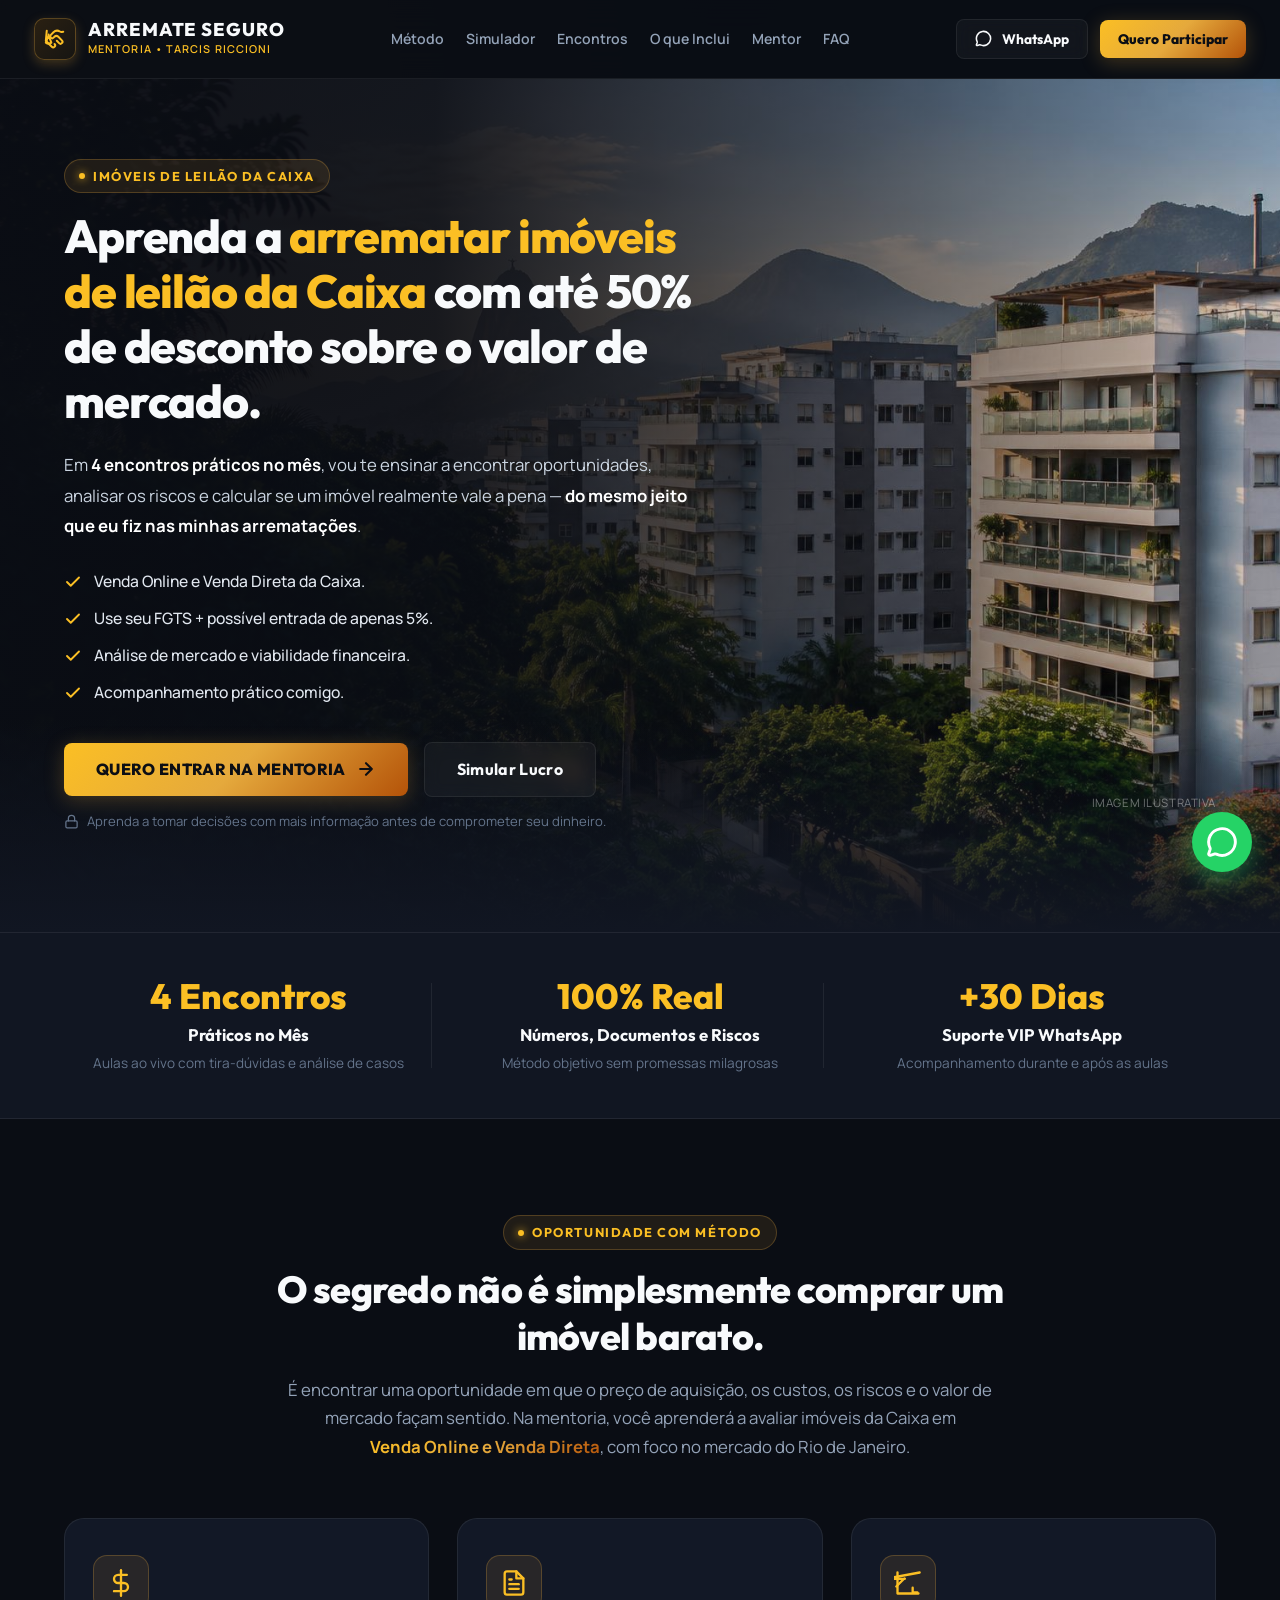
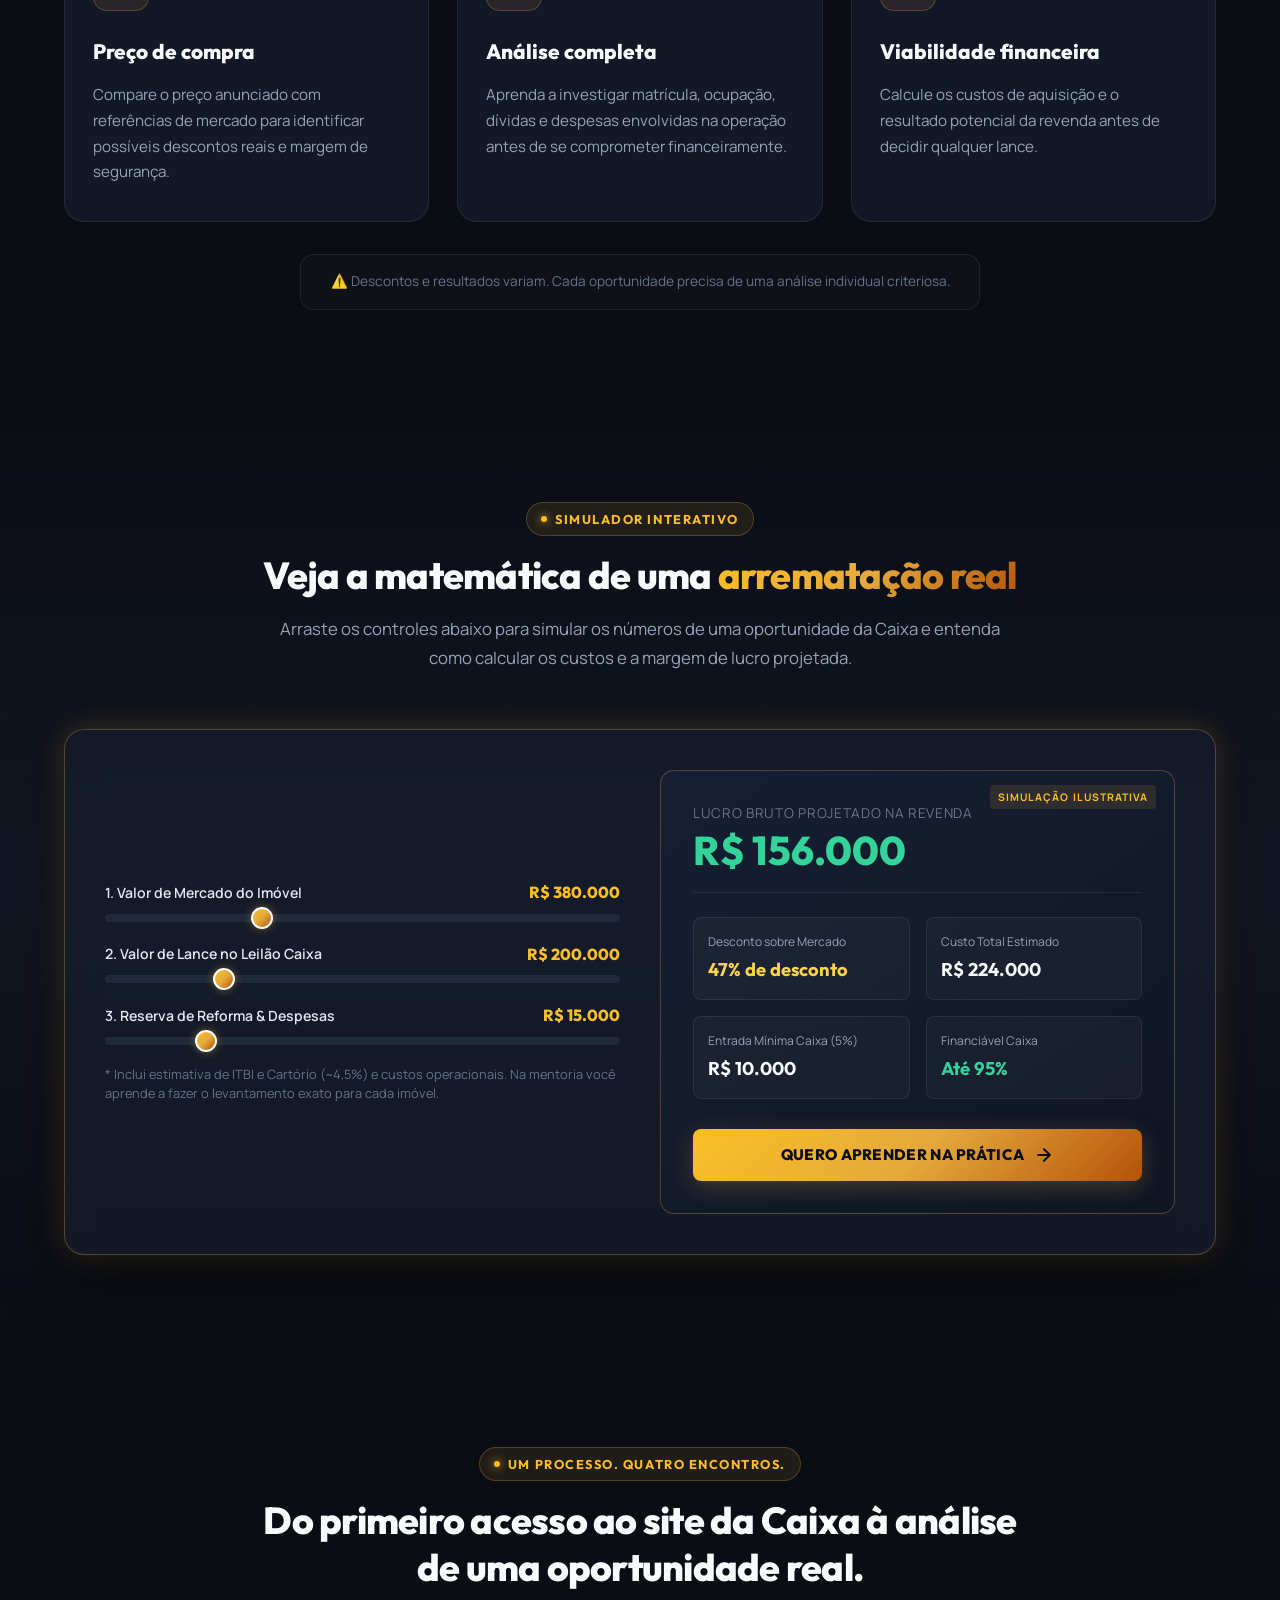
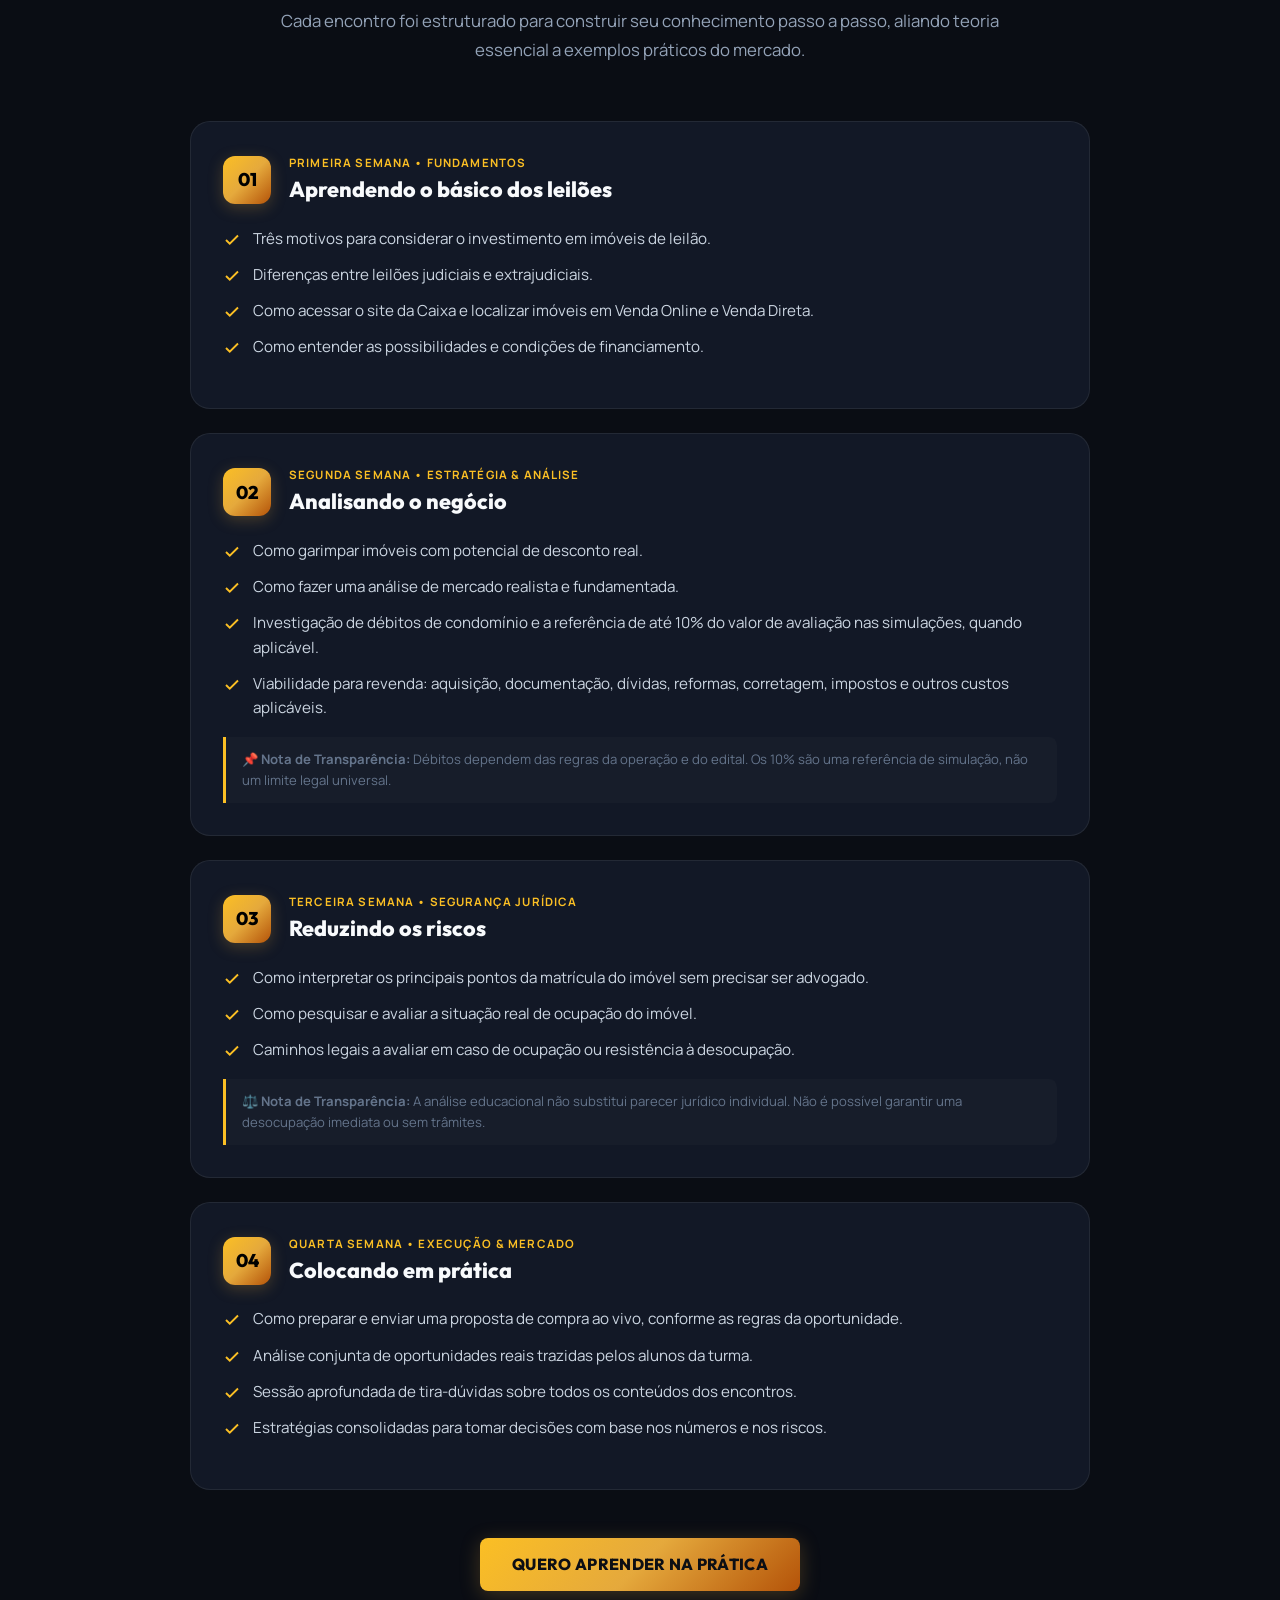
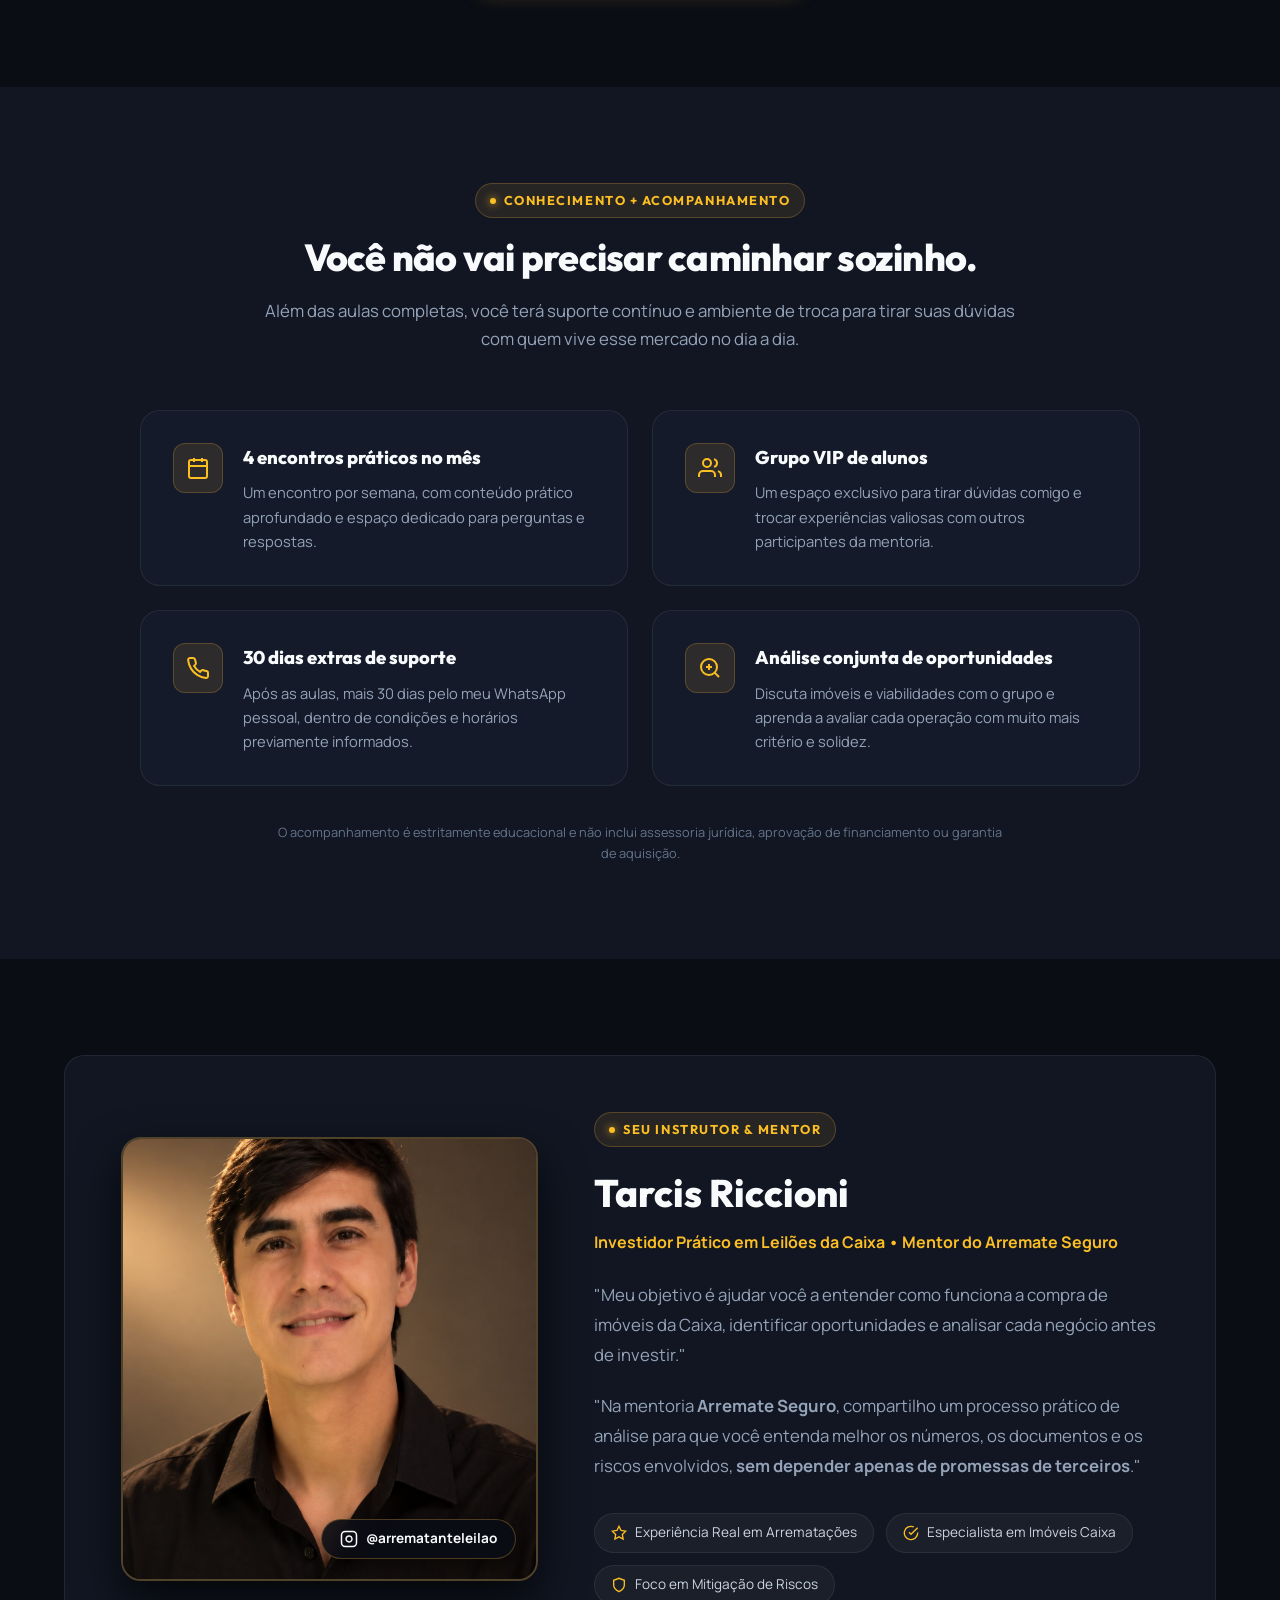
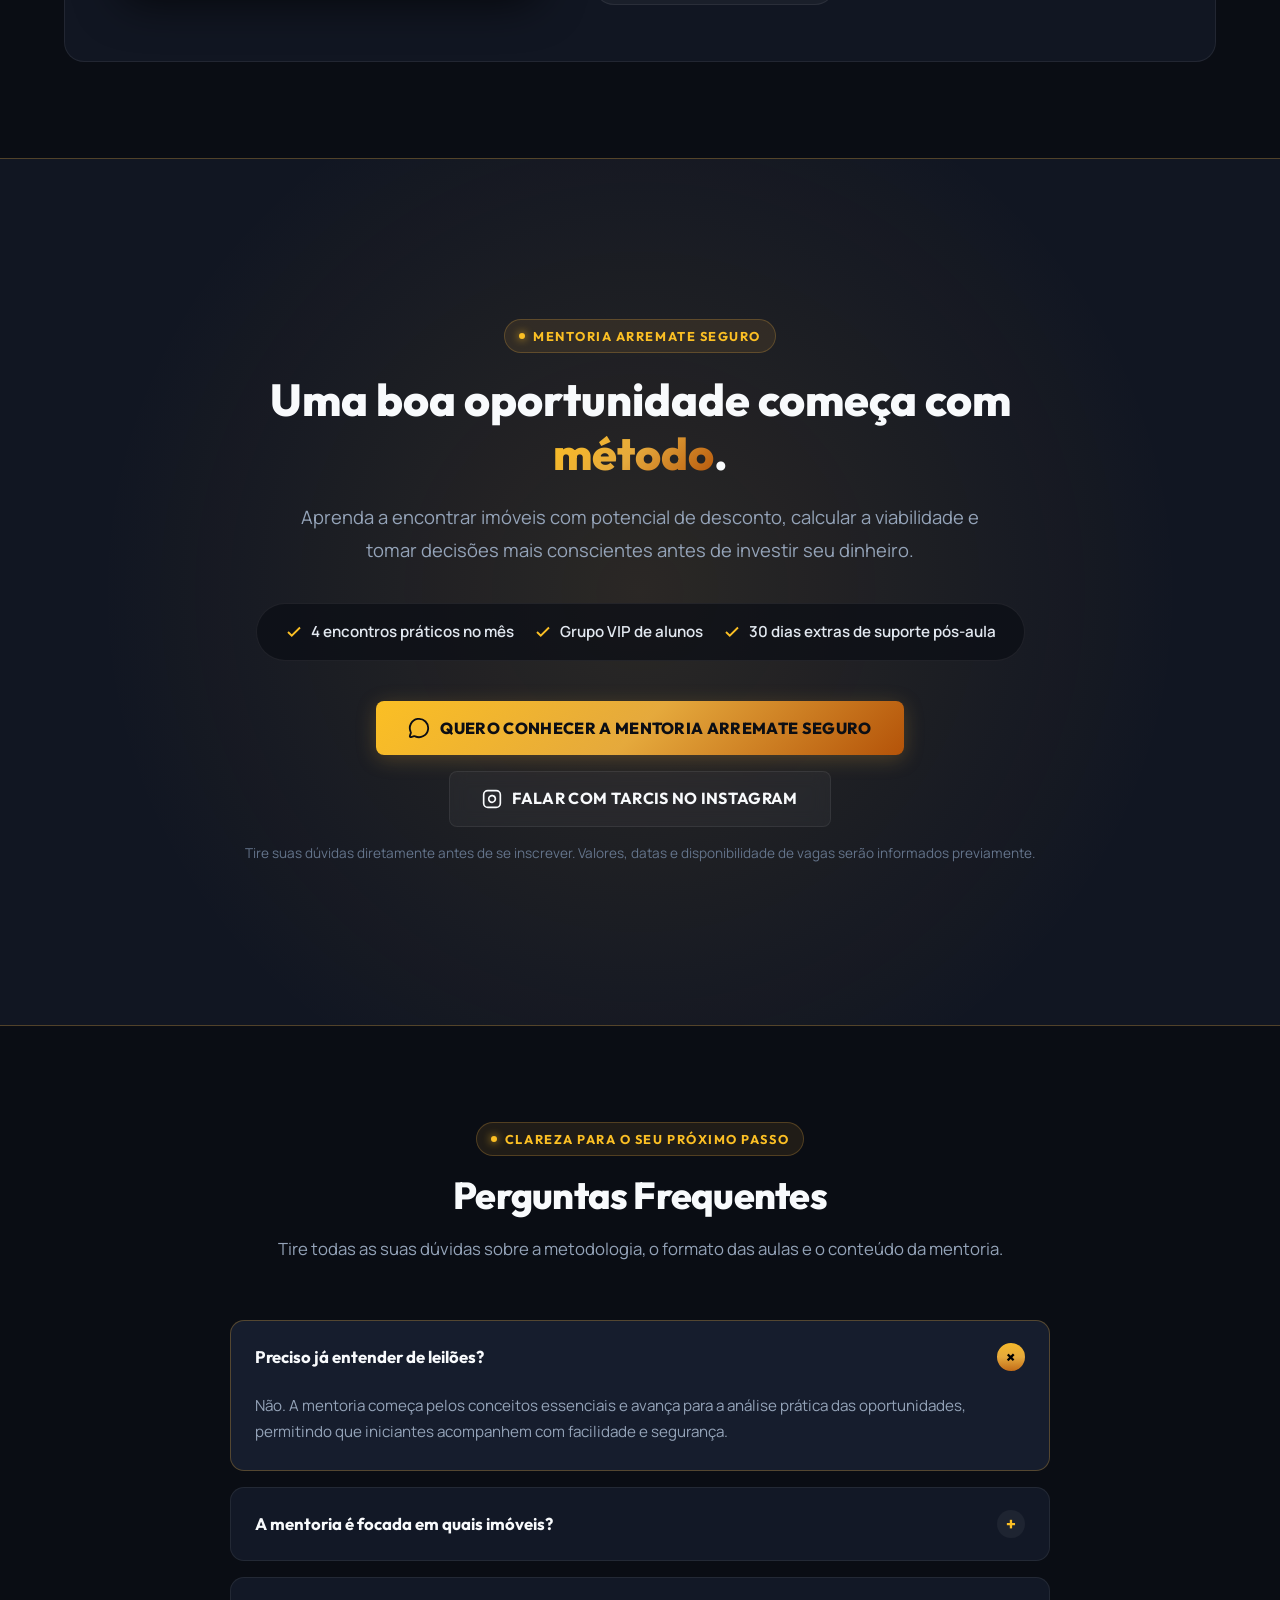
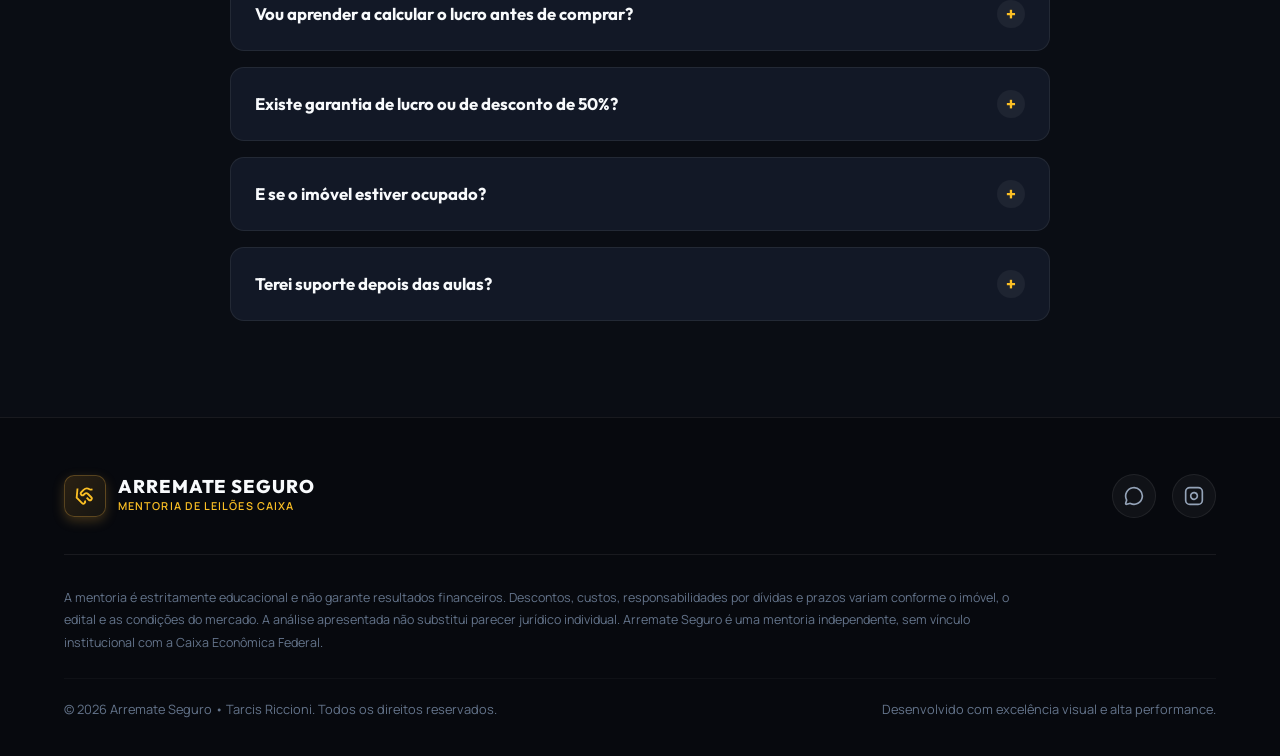
==== index.html @ 8137033e "Corrigir layout e visibilidade do botao da calculadora no mobile" ====
<!DOCTYPE html>
<html lang="pt-BR">
<head>
  <meta charset="UTF-8">
  <meta name="viewport" content="width=device-width, initial-scale=1.0">
  <title>Mentoria Arremate Seguro — Imóveis de Leilão da Caixa | Tarcis Riccioni</title>
  
  <!-- SEO & Metadados -->
  <meta name="description" content="Mentoria prática de imóveis de leilão da Caixa. Aprenda a arrematar com potencial de até 50% de desconto sobre o valor de mercado. 4 encontros práticos no mês, grupo VIP e 30 dias extras de suporte.">
  <meta name="author" content="Tarcis Riccioni">
  <meta name="robots" content="index, follow">
  
  <!-- Open Graph / Redes Sociais -->
  <meta property="og:type" content="website">
  <meta property="og:title" content="Mentoria Arremate Seguro — Imóveis de Leilão da Caixa | Tarcis Riccioni">
  <meta property="og:description" content="Do site da Caixa à análise de uma oportunidade real. Aprenda a avaliar custos, documentos e riscos antes de arrematar um imóvel de leilão.">
  <meta property="og:image" content="assets/rio-condominio.jpg">
  <meta name="twitter:card" content="summary_large_image">
  <meta name="twitter:title" content="Mentoria Arremate Seguro — Tarcis Riccioni">
  <meta name="twitter:description" content="Aprenda a arrematar imóveis da Caixa com potencial de desconto de até 50% no Rio de Janeiro.">
  <meta name="twitter:image" content="assets/rio-condominio.jpg">

  <!-- Favicon SVG -->
  <link rel="icon" href="data:image/svg+xml,<svg xmlns=%22http://www.w3.org/2000/svg%22 viewBox=%220 0 100 100%22><text y=%22.9em%22 font-size=%2290%22>⚖️</text></svg>">

  <!-- Tipografia Google Fonts: Outfit (Headings) e Manrope (Body) -->
  <link rel="preconnect" href="https://fonts.googleapis.com">
  <link rel="preconnect" href="https://fonts.gstatic.com" crossorigin>
  <link href="https://fonts.googleapis.com/css2?family=Manrope:wght@400;500;600;700;800&family=Outfit:wght@500;600;700;800;900&display=swap" rel="stylesheet">

  <!-- Estilos CSS -->
  <link rel="stylesheet" href="styles.css">

  <!-- Dados Estruturados Schema.org -->
  <script type="application/ld+json">
  {
    "@context": "https://schema.org",
    "@type": "Course",
    "name": "Mentoria Arremate Seguro",
    "description": "Mentoria prática de imóveis de leilão da Caixa Econômica Federal no Rio de Janeiro.",
    "provider": {
      "@type": "Person",
      "name": "Tarcis Riccioni",
      "sameAs": "https://www.instagram.com/arrematanteleilao/"
    }
  }
  </script>
</head>
<body>

  <!-- ==========================================================================
       CABECALHO / NAVBAR
       ========================================================================== -->
  <header class="site-header" id="top">
    <div class="container nav-container">
      <a href="#top" class="brand-logo" aria-label="Arremate Seguro - Início">
        <div class="brand-icon-wrapper">
          <!-- Ícone Martelo de Leilão / Balança -->
          <svg width="22" height="22" viewBox="0 0 24 24" fill="none" stroke="currentColor" stroke-width="2.2" stroke-linecap="round" stroke-linejoin="round">
            <path d="m14 14 2.5 2.5a1 1 0 1 0 3-3l-3.88-3.88a3 3 0 0 0-4.24 0l-.88.88a1 1 0 1 1-3-3l2.81-2.81a5.79 5.79 0 0 1 7.06-.87l.47.28a2 2 0 0 0 1.42.25L21 4"/>
            <path d="M3 3 2 14l6.5 6.5a1 1 0 1 0 3-3"/>
            <path d="m5 8 3 8a5 5 0 0 1-6 0zV7"/>
          </svg>
        </div>
        <div class="brand-text-group">
          <span class="brand-title">ARREMATE SEGURO</span>
          <span class="brand-subtitle">Mentoria • Tarcis Riccioni</span>
        </div>
      </a>

      <!-- Menu de Navegação -->
      <nav aria-label="Navegação Principal" class="main-navigation">
        <ul class="nav-menu">
          <li><a href="#metodo" class="nav-link">Método</a></li>
          <li><a href="#simulador" class="nav-link">Simulador</a></li>
          <li><a href="#encontros" class="nav-link">Encontros</a></li>
          <li><a href="#incluso" class="nav-link">O que Inclui</a></li>
          <li><a href="#mentor" class="nav-link">Mentor</a></li>
          <li><a href="#faq" class="nav-link">FAQ</a></li>
        </ul>
      </nav>

      <!-- Botões de Ação -->
      <div class="nav-actions">
        <a href="https://wa.me/5521986785306?text=Ol%C3%A1%2C%20Tarcis!%20Quero%20conhecer%20a%20mentoria%20ARREMATE%20SEGURO." 
           target="_blank" 
           rel="noopener noreferrer" 
           class="btn btn-outline btn-sm nav-btn-whatsapp" 
           id="navWhatsappBtn">
          <svg width="17" height="17" viewBox="0 0 24 24" fill="none" stroke="currentColor" stroke-width="2.2" stroke-linecap="round" stroke-linejoin="round">
            <path d="M2.992 16.342a2 2 0 0 1 .094 1.167l-1.065 3.29a1 1 0 0 0 1.236 1.168l3.413-.998a2 2 0 0 1 1.099.092 10 10 0 1 0-4.777-4.719"/>
          </svg>
          <span>WhatsApp</span>
        </a>
        <a href="#inscricao" class="btn btn-primary btn-sm js-open-modal" id="navCtaBtn">
          <span class="nav-cta-text-full">Quero Participar</span>
          <span class="nav-cta-text-short">Participar</span>
        </a>
        <button class="mobile-toggle" id="mobileMenuToggle" aria-label="Abrir Menu">
          ☰
        </button>
      </div>
    </div>
  </header>

  <!-- ==========================================================================
       HERO SECTION (Fundo Panorâmico com Degradê Cinematográfico)
       ========================================================================== -->
  <section class="hero-section" id="hero">
    <!-- Foto oficial do Rio de Janeiro como plano de fundo -->
    <img src="assets/rio-condominio.jpg" 
         alt="Imagem ilustrativa de condomínio residencial com paisagem do Rio de Janeiro" 
         class="hero-bg-image"
         fetchpriority="high"
         loading="eager">
    
    <!-- Camadas de degradê: lateral e inferior -->
    <div class="hero-overlay"></div>
    <div class="hero-bottom-fade"></div>

    <div class="container hero-container">
      <div class="hero-content">
        <div class="eyebrow">
          <span class="eyebrow-dot"></span>
          <span>IMÓVEIS DE LEILÃO DA CAIXA</span>
        </div>

        <h1 class="hero-title">
          Aprenda a <span class="hero-title-highlight">arrematar imóveis de leilão da Caixa</span> com até 50% de desconto sobre o valor de mercado.
        </h1>

        <p class="hero-description">
          Em <strong>4 encontros práticos no mês</strong>, vou te ensinar a encontrar oportunidades, analisar os riscos e calcular se um imóvel realmente vale a pena — <strong>do mesmo jeito que eu fiz nas minhas arrematações</strong>.
        </p>

        <!-- Bullet Points de Autoridade e Vantagens -->
        <ul class="hero-bullets">
          <li class="hero-bullet-item">
            <svg class="hero-bullet-check" viewBox="0 0 24 24" fill="none" stroke="currentColor" stroke-width="2.5" stroke-linecap="round" stroke-linejoin="round">
              <polyline points="20 6 9 17 4 12"/>
            </svg>
            <span>Venda Online e Venda Direta da Caixa.</span>
          </li>
          <li class="hero-bullet-item">
            <svg class="hero-bullet-check" viewBox="0 0 24 24" fill="none" stroke="currentColor" stroke-width="2.5" stroke-linecap="round" stroke-linejoin="round">
              <polyline points="20 6 9 17 4 12"/>
            </svg>
            <span>Use seu FGTS + possível entrada de apenas 5%.</span>
          </li>
          <li class="hero-bullet-item">
            <svg class="hero-bullet-check" viewBox="0 0 24 24" fill="none" stroke="currentColor" stroke-width="2.5" stroke-linecap="round" stroke-linejoin="round">
              <polyline points="20 6 9 17 4 12"/>
            </svg>
            <span>Análise de mercado e viabilidade financeira.</span>
          </li>
          <li class="hero-bullet-item">
            <svg class="hero-bullet-check" viewBox="0 0 24 24" fill="none" stroke="currentColor" stroke-width="2.5" stroke-linecap="round" stroke-linejoin="round">
              <polyline points="20 6 9 17 4 12"/>
            </svg>
            <span>Acompanhamento prático comigo.</span>
          </li>
        </ul>

        <!-- Ações do Hero -->
        <div class="hero-actions">
          <div class="hero-cta-group">
            <a href="https://wa.me/5521986785306?text=Ol%C3%A1%2C%20Tarcis!%20Quero%20conhecer%20a%20mentoria%20ARREMATE%20SEGURO." 
               target="_blank" 
               rel="noopener noreferrer" 
               class="btn btn-primary btn-lg" 
               id="heroMainCta">
              <span>QUERO ENTRAR NA MENTORIA</span>
              <svg width="20" height="20" viewBox="0 0 24 24" fill="none" stroke="currentColor" stroke-width="2.5" stroke-linecap="round" stroke-linejoin="round">
                <path d="M5 12h14m-7-7 7 7-7 7"/>
              </svg>
            </a>
            <a href="#simulador" class="btn btn-outline btn-lg" id="heroSimulateBtn">
              Simular Lucro
            </a>
          </div>
          <p class="hero-disclaimer">
            <svg width="15" height="15" viewBox="0 0 24 24" fill="none" stroke="currentColor" stroke-width="2" stroke-linecap="round" stroke-linejoin="round">
              <rect x="3" y="11" width="18" height="11" rx="2" ry="2"/>
              <path d="M7 11V7a5 5 0 0 1 10 0v4"/>
            </svg>
            <span>Aprenda a tomar decisões com mais informação antes de comprometer seu dinheiro.</span>
          </p>
        </div>
      </div>

      <!-- Legenda no canto direito da imagem de fundo -->
      <div class="hero-location-tag">
        Imagem ilustrativa
      </div>
    </div>
  </section>

  <!-- ==========================================================================
       FAIXA DE MÉTRICAS & NÚMEROS CHAVE
       ========================================================================== -->
  <section class="metrics-banner" aria-label="Destaques da Mentoria">
    <div class="container metrics-grid">
      <div class="metric-banner-card">
        <div class="metric-banner-num">4 Encontros</div>
        <div class="metric-banner-title">Práticos no Mês</div>
        <div class="metric-banner-desc">Aulas ao vivo com tira-dúvidas e análise de casos</div>
      </div>
      <div class="metric-banner-card">
        <div class="metric-banner-num">100% Real</div>
        <div class="metric-banner-title">Números, Documentos e Riscos</div>
        <div class="metric-banner-desc">Método objetivo sem promessas milagrosas</div>
      </div>
      <div class="metric-banner-card">
        <div class="metric-banner-num">+30 Dias</div>
        <div class="metric-banner-title">Suporte VIP WhatsApp</div>
        <div class="metric-banner-desc">Acompanhamento durante e após as aulas</div>
      </div>
    </div>
  </section>

  <!-- ==========================================================================
       PILARES: OPORTUNIDADE COM MÉTODO
       ========================================================================== -->
  <section class="section-padding" id="metodo">
    <div class="container">
      <div class="section-header">
        <div class="eyebrow">
          <span class="eyebrow-dot"></span>
          <span>OPORTUNIDADE COM MÉTODO</span>
        </div>
        <h2 class="section-title">
          O segredo não é simplesmente comprar um imóvel barato.
        </h2>
        <p class="section-subtitle">
          É encontrar uma oportunidade em que o preço de aquisição, os custos, os riscos e o valor de mercado façam sentido. Na mentoria, você aprenderá a avaliar imóveis da Caixa em <strong class="text-gold-gradient">Venda Online e Venda Direta</strong>, com foco no mercado do Rio de Janeiro.
        </p>
      </div>

      <div class="method-grid">
        <!-- Pilar 1 -->
        <article class="method-card">
          <div class="method-icon-box">
            <!-- Ícone Tag de Preço / Gráfico -->
            <svg width="28" height="28" viewBox="0 0 24 24" fill="none" stroke="currentColor" stroke-width="2" stroke-linecap="round" stroke-linejoin="round">
              <line x1="12" y1="1" x2="12" y2="23"/>
              <path d="M17 5H9.5a3.5 3.5 0 0 0 0 7h5a3.5 3.5 0 0 1 0 7H6"/>
            </svg>
          </div>
          <h3 class="method-card-title">Preço de compra</h3>
          <p class="method-card-text">
            Compare o preço anunciado com referências de mercado para identificar possíveis descontos reais e margem de segurança.
          </p>
        </article>

        <!-- Pilar 2 -->
        <article class="method-card">
          <div class="method-icon-box">
            <!-- Ícone Documento / Lupa de Investigação -->
            <svg width="28" height="28" viewBox="0 0 24 24" fill="none" stroke="currentColor" stroke-width="2" stroke-linecap="round" stroke-linejoin="round">
              <path d="M14 2H6a2 2 0 0 0-2 2v16a2 2 0 0 0 2 2h12a2 2 0 0 0 2-2V8z"/>
              <polyline points="14 2 14 8 20 8"/>
              <line x1="16" y1="13" x2="8" y2="13"/>
              <line x1="16" y1="17" x2="8" y2="17"/>
              <polyline points="10 9 9 9 8 9"/>
            </svg>
          </div>
          <h3 class="method-card-title">Análise completa</h3>
          <p class="method-card-text">
            Aprenda a investigar matrícula, ocupação, dívidas e despesas envolvidas na operação antes de se comprometer financeiramente.
          </p>
        </article>

        <!-- Pilar 3 -->
        <article class="method-card">
          <div class="method-icon-box">
            <!-- Ícone Calculadora / Balança -->
            <svg width="28" height="28" viewBox="0 0 24 24" fill="none" stroke="currentColor" stroke-width="2" stroke-linecap="round" stroke-linejoin="round">
              <path d="M22 3-8.646 8.646a.5.5 0 0 1-.708 0L9.354 8.354a.5.5 0 0 0-.707 0L2 15"/>
              <path d="M16 16v4h4"/>
              <path d="M3 3v18h18"/>
            </svg>
          </div>
          <h3 class="method-card-title">Viabilidade financeira</h3>
          <p class="method-card-text">
            Calcule os custos de aquisição e o resultado potencial da revenda antes de decidir qualquer lance.
          </p>
        </article>
      </div>

      <div class="method-disclaimer-box">
        <p>⚠️ Descontos e resultados variam. Cada oportunidade precisa de uma análise individual criteriosa.</p>
      </div>
    </div>
  </section>

  <!-- ==========================================================================
       SIMULADOR INTERATIVO DE VIABILIDADE (EXCLUSIVIDADE ARREMATE SEGURO)
       ========================================================================== -->
  <section class="section-padding calc-section" id="simulador">
    <div class="container">
      <div class="section-header">
        <div class="eyebrow">
          <span class="eyebrow-dot"></span>
          <span>SIMULADOR INTERATIVO</span>
        </div>
        <h2 class="section-title">
          Veja a matemática de uma <span class="text-gold-gradient">arrematação real</span>
        </h2>
        <p class="section-subtitle">
          Arraste os controles abaixo para simular os números de uma oportunidade da Caixa e entenda como calcular os custos e a margem de lucro projetada.
        </p>
      </div>

      <div class="calc-card-wrapper">
        <div class="calc-grid">
          
          <!-- Controles do Simulador -->
          <div class="calc-inputs-group">
            <div class="calc-input-block">
              <div class="calc-label-row">
                <span class="calc-label">1. Valor de Mercado do Imóvel</span>
                <span class="calc-current-value" id="marketPriceDisplay">R$ 380.000</span>
              </div>
              <input type="range" 
                     id="marketPriceInput" 
                     class="calc-slider" 
                     min="120000" 
                     max="1000000" 
                     step="10000" 
                     value="380000">
            </div>

            <div class="calc-input-block">
              <div class="calc-label-row">
                <span class="calc-label">2. Valor de Lance no Leilão Caixa</span>
                <span class="calc-current-value" id="auctionPriceDisplay">R$ 200.000</span>
              </div>
              <input type="range" 
                     id="auctionPriceInput" 
                     class="calc-slider" 
                     min="60000" 
                     max="700000" 
                     step="5000" 
                     value="200000">
            </div>

            <div class="calc-input-block">
              <div class="calc-label-row">
                <span class="calc-label">3. Reserva de Reforma & Despesas</span>
                <span class="calc-current-value" id="renovationDisplay">R$ 15.000</span>
              </div>
              <input type="range" 
                     id="renovationInput" 
                     class="calc-slider" 
                     min="5000" 
                     max="60000" 
                     step="2500" 
                     value="15000">
            </div>

            <p style="font-size: 0.8rem; color: var(--text-muted); line-height: 1.5;">
              * Inclui estimativa de ITBI e Cartório (~4,5%) e custos operacionais. Na mentoria você aprende a fazer o levantamento exato para cada imóvel.
            </p>
          </div>

          <!-- Resultados do Simulador -->
          <div class="calc-results-card">
            <div class="calc-result-main">
              <div class="calc-result-title">Lucro Bruto Projetado na Revenda</div>
              <div class="calc-profit-value" id="profitDisplay">R$ 156.000</div>
            </div>

            <div class="calc-metrics-row">
              <div class="calc-metric-box">
                <div class="calc-box-label">Desconto sobre Mercado</div>
                <div class="calc-box-val discount" id="discountPercentDisplay">47% de desconto</div>
              </div>

              <div class="calc-metric-box">
                <div class="calc-box-label">Custo Total Estimado</div>
                <div class="calc-box-val" id="totalCostDisplay">R$ 224.000</div>
              </div>

              <div class="calc-metric-box">
                <div class="calc-box-label">Entrada Mínima Caixa (5%)</div>
                <div class="calc-box-val" id="minEntryDisplay">R$ 10.000</div>
              </div>

              <div class="calc-metric-box">
                <div class="calc-box-label">Financiável Caixa</div>
                <div class="calc-box-val" style="color: var(--emerald-400);">Até 95%</div>
              </div>
            </div>

            <a href="https://wa.me/5521986785306?text=Ol%C3%A1%2C%20Tarcis!%20Simulei%20no%20site%20e%20quero%20aprender%20a%20encontrar%20essas%20oportunidades%20na%20mentoria!" 
               target="_blank" 
               rel="noopener noreferrer" 
               class="btn btn-primary btn-calc-action" 
               id="calcActionBtn">
              <span>QUERO APRENDER NA PRÁTICA</span>
              <svg width="20" height="20" viewBox="0 0 24 24" fill="none" stroke="currentColor" stroke-width="2.5" stroke-linecap="round" stroke-linejoin="round">
                <path d="M5 12h14m-7-7 7 7-7 7"/>
              </svg>
            </a>
          </div>

        </div>
      </div>
    </div>
  </section>

  <!-- ==========================================================================
       OS 4 ENCONTROS (CURSO PRÁTICO)
       ========================================================================== -->
  <section class="section-padding" id="encontros">
    <div class="container">
      <div class="section-header">
        <div class="eyebrow">
          <span class="eyebrow-dot"></span>
          <span>UM PROCESSO. QUATRO ENCONTROS.</span>
        </div>
        <h2 class="section-title">
          Do primeiro acesso ao site da Caixa à análise de uma oportunidade real.
        </h2>
        <p class="section-subtitle">
          Cada encontro foi estruturado para construir seu conhecimento passo a passo, aliando teoria essencial a exemplos práticos do mercado.
        </p>
      </div>

      <div class="timeline-container">
        
        <!-- Encontro 01 -->
        <article class="encontro-card">
          <div class="encontro-header">
            <div class="encontro-badge">01</div>
            <div class="encontro-meta">
              <span class="encontro-tag">Primeira Semana • Fundamentos</span>
              <h3 class="encontro-title">Aprendendo o básico dos leilões</h3>
            </div>
          </div>
          <ul class="encontro-points">
            <li class="encontro-point-item">
              <svg width="18" height="18" viewBox="0 0 24 24" fill="none" stroke="currentColor" stroke-width="2.5"><polyline points="20 6 9 17 4 12"/></svg>
              <span>Três motivos para considerar o investimento em imóveis de leilão.</span>
            </li>
            <li class="encontro-point-item">
              <svg width="18" height="18" viewBox="0 0 24 24" fill="none" stroke="currentColor" stroke-width="2.5"><polyline points="20 6 9 17 4 12"/></svg>
              <span>Diferenças entre leilões judiciais e extrajudiciais.</span>
            </li>
            <li class="encontro-point-item">
              <svg width="18" height="18" viewBox="0 0 24 24" fill="none" stroke="currentColor" stroke-width="2.5"><polyline points="20 6 9 17 4 12"/></svg>
              <span>Como acessar o site da Caixa e localizar imóveis em Venda Online e Venda Direta.</span>
            </li>
            <li class="encontro-point-item">
              <svg width="18" height="18" viewBox="0 0 24 24" fill="none" stroke="currentColor" stroke-width="2.5"><polyline points="20 6 9 17 4 12"/></svg>
              <span>Como entender as possibilidades e condições de financiamento.</span>
            </li>
          </ul>
        </article>

        <!-- Encontro 02 -->
        <article class="encontro-card">
          <div class="encontro-header">
            <div class="encontro-badge">02</div>
            <div class="encontro-meta">
              <span class="encontro-tag">Segunda Semana • Estratégia & Análise</span>
              <h3 class="encontro-title">Analisando o negócio</h3>
            </div>
          </div>
          <ul class="encontro-points">
            <li class="encontro-point-item">
              <svg width="18" height="18" viewBox="0 0 24 24" fill="none" stroke="currentColor" stroke-width="2.5"><polyline points="20 6 9 17 4 12"/></svg>
              <span>Como garimpar imóveis com potencial de desconto real.</span>
            </li>
            <li class="encontro-point-item">
              <svg width="18" height="18" viewBox="0 0 24 24" fill="none" stroke="currentColor" stroke-width="2.5"><polyline points="20 6 9 17 4 12"/></svg>
              <span>Como fazer uma análise de mercado realista e fundamentada.</span>
            </li>
            <li class="encontro-point-item">
              <svg width="18" height="18" viewBox="0 0 24 24" fill="none" stroke="currentColor" stroke-width="2.5"><polyline points="20 6 9 17 4 12"/></svg>
              <span>Investigação de débitos de condomínio e a referência de até 10% do valor de avaliação nas simulações, quando aplicável.</span>
            </li>
            <li class="encontro-point-item">
              <svg width="18" height="18" viewBox="0 0 24 24" fill="none" stroke="currentColor" stroke-width="2.5"><polyline points="20 6 9 17 4 12"/></svg>
              <span>Viabilidade para revenda: aquisição, documentação, dívidas, reformas, corretagem, impostos e outros custos aplicáveis.</span>
            </li>
          </ul>
          <div class="encontro-note">
            📌 <strong>Nota de Transparência:</strong> Débitos dependem das regras da operação e do edital. Os 10% são uma referência de simulação, não um limite legal universal.
          </div>
        </article>

        <!-- Encontro 03 -->
        <article class="encontro-card">
          <div class="encontro-header">
            <div class="encontro-badge">03</div>
            <div class="encontro-meta">
              <span class="encontro-tag">Terceira Semana • Segurança Jurídica</span>
              <h3 class="encontro-title">Reduzindo os riscos</h3>
            </div>
          </div>
          <ul class="encontro-points">
            <li class="encontro-point-item">
              <svg width="18" height="18" viewBox="0 0 24 24" fill="none" stroke="currentColor" stroke-width="2.5"><polyline points="20 6 9 17 4 12"/></svg>
              <span>Como interpretar os principais pontos da matrícula do imóvel sem precisar ser advogado.</span>
            </li>
            <li class="encontro-point-item">
              <svg width="18" height="18" viewBox="0 0 24 24" fill="none" stroke="currentColor" stroke-width="2.5"><polyline points="20 6 9 17 4 12"/></svg>
              <span>Como pesquisar e avaliar a situação real de ocupação do imóvel.</span>
            </li>
            <li class="encontro-point-item">
              <svg width="18" height="18" viewBox="0 0 24 24" fill="none" stroke="currentColor" stroke-width="2.5"><polyline points="20 6 9 17 4 12"/></svg>
              <span>Caminhos legais a avaliar em caso de ocupação ou resistência à desocupação.</span>
            </li>
          </ul>
          <div class="encontro-note">
            ⚖️ <strong>Nota de Transparência:</strong> A análise educacional não substitui parecer jurídico individual. Não é possível garantir uma desocupação imediata ou sem trâmites.
          </div>
        </article>

        <!-- Encontro 04 -->
        <article class="encontro-card">
          <div class="encontro-header">
            <div class="encontro-badge">04</div>
            <div class="encontro-meta">
              <span class="encontro-tag">Quarta Semana • Execução & Mercado</span>
              <h3 class="encontro-title">Colocando em prática</h3>
            </div>
          </div>
          <ul class="encontro-points">
            <li class="encontro-point-item">
              <svg width="18" height="18" viewBox="0 0 24 24" fill="none" stroke="currentColor" stroke-width="2.5"><polyline points="20 6 9 17 4 12"/></svg>
              <span>Como preparar e enviar uma proposta de compra ao vivo, conforme as regras da oportunidade.</span>
            </li>
            <li class="encontro-point-item">
              <svg width="18" height="18" viewBox="0 0 24 24" fill="none" stroke="currentColor" stroke-width="2.5"><polyline points="20 6 9 17 4 12"/></svg>
              <span>Análise conjunta de oportunidades reais trazidas pelos alunos da turma.</span>
            </li>
            <li class="encontro-point-item">
              <svg width="18" height="18" viewBox="0 0 24 24" fill="none" stroke="currentColor" stroke-width="2.5"><polyline points="20 6 9 17 4 12"/></svg>
              <span>Sessão aprofundada de tira-dúvidas sobre todos os conteúdos dos encontros.</span>
            </li>
            <li class="encontro-point-item">
              <svg width="18" height="18" viewBox="0 0 24 24" fill="none" stroke="currentColor" stroke-width="2.5"><polyline points="20 6 9 17 4 12"/></svg>
              <span>Estratégias consolidadas para tomar decisões com base nos números e nos riscos.</span>
            </li>
          </ul>
        </article>

      </div>

      <div style="text-align: center; margin-top: 48px;">
        <a href="https://wa.me/5521986785306?text=Ol%C3%A1%2C%20Tarcis!%20Quero%20aprender%20na%20pr%C3%A1tica%20na%20mentoria%20ARREMATE%20SEGURO." 
           target="_blank" 
           rel="noopener noreferrer" 
           class="btn btn-primary btn-lg" 
           id="encontrosCta">
          QUERO APRENDER NA PRÁTICA
        </a>
      </div>
    </div>
  </section>

  <!-- ==========================================================================
       CONHECIMENTO + ACOMPANHAMENTO (O QUE ESTÁ INCLUSO)
       ========================================================================== -->
  <section class="section-padding" id="incluso" style="background: var(--bg-surface);">
    <div class="container">
      <div class="section-header">
        <div class="eyebrow">
          <span class="eyebrow-dot"></span>
          <span>CONHECIMENTO + ACOMPANHAMENTO</span>
        </div>
        <h2 class="section-title">
          Você não vai precisar caminhar sozinho.
        </h2>
        <p class="section-subtitle">
          Além das aulas completas, você terá suporte contínuo e ambiente de troca para tirar suas dúvidas com quem vive esse mercado no dia a dia.
        </p>
      </div>

      <div class="inclusos-grid">
        
        <!-- Benefício 1 -->
        <article class="incluso-card">
          <div class="incluso-icon-wrapper">
            <!-- Calendário / Aulas -->
            <svg width="24" height="24" viewBox="0 0 24 24" fill="none" stroke="currentColor" stroke-width="2"><rect x="3" y="4" width="18" height="18" rx="2" ry="2"/><line x1="16" y1="2" x2="16" y2="6"/><line x1="8" y1="2" x2="8" y2="6"/><line x1="3" y1="10" x2="21" y2="10"/></svg>
          </div>
          <div class="incluso-content">
            <h3 class="incluso-title">4 encontros práticos no mês</h3>
            <p class="incluso-text">Um encontro por semana, com conteúdo prático aprofundado e espaço dedicado para perguntas e respostas.</p>
          </div>
        </article>

        <!-- Benefício 2 -->
        <article class="incluso-card">
          <div class="incluso-icon-wrapper">
            <!-- Comunidade / Grupo -->
            <svg width="24" height="24" viewBox="0 0 24 24" fill="none" stroke="currentColor" stroke-width="2"><path d="M17 21v-2a4 4 0 0 0-4-4H5a4 4 0 0 0-4 4v2"/><circle cx="9" cy="7" r="4"/><path d="M23 21v-2a4 4 0 0 0-3-3.87"/><path d="M16 3.13a4 4 0 0 1 0 7.75"/></svg>
          </div>
          <div class="incluso-content">
            <h3 class="incluso-title">Grupo VIP de alunos</h3>
            <p class="incluso-text">Um espaço exclusivo para tirar dúvidas comigo e trocar experiências valiosas com outros participantes da mentoria.</p>
          </div>
        </article>

        <!-- Benefício 3 -->
        <article class="incluso-card">
          <div class="incluso-icon-wrapper">
            <!-- Suporte WhatsApp -->
            <svg width="24" height="24" viewBox="0 0 24 24" fill="none" stroke="currentColor" stroke-width="2"><path d="M22 16.92v3a2 2 0 0 1-2.18 2 19.79 19.79 0 0 1-8.63-3.07 19.5 19.5 0 0 1-6-6 19.79 19.79 0 0 1-3.07-8.67A2 2 0 0 1 4.11 2h3a2 2 0 0 1 2 1.72 12.84 12.84 0 0 0 .7 2.81 2 2 0 0 1-.45 2.11L8.09 9.91a16 16 0 0 0 6 6l1.27-1.27a2 2 0 0 1 2.11-.45 12.84 12.84 0 0 0 2.81.7A2 2 0 0 1 22 16.92z"/></svg>
          </div>
          <div class="incluso-content">
            <h3 class="incluso-title">30 dias extras de suporte</h3>
            <p class="incluso-text">Após as aulas, mais 30 dias pelo meu WhatsApp pessoal, dentro de condições e horários previamente informados.</p>
          </div>
        </article>

        <!-- Benefício 4 -->
        <article class="incluso-card">
          <div class="incluso-icon-wrapper">
            <!-- Análise Conjunta -->
            <svg width="24" height="24" viewBox="0 0 24 24" fill="none" stroke="currentColor" stroke-width="2"><circle cx="11" cy="11" r="8"/><line x1="21" y1="21" x2="16.65" y2="16.65"/><line x1="11" y1="8" x2="11" y2="14"/><line x1="8" y1="11" x2="14" y2="11"/></svg>
          </div>
          <div class="incluso-content">
            <h3 class="incluso-title">Análise conjunta de oportunidades</h3>
            <p class="incluso-text">Discuta imóveis e viabilidades com o grupo e aprenda a avaliar cada operação com muito mais critério e solidez.</p>
          </div>
        </article>

      </div>

      <div style="text-align: center; max-width: 740px; margin: 0 auto; font-size: 0.8rem; color: var(--text-muted);">
        O acompanhamento é estritamente educacional e não inclui assessoria jurídica, aprovação de financiamento ou garantia de aquisição.
      </div>
    </div>
  </section>

  <!-- ==========================================================================
       SEÇÃO DO MENTOR: TARCIS RICCIONI
       ========================================================================== -->
  <section class="section-padding" id="mentor">
    <div class="container">
      <div class="mentor-card-wrapper">
        <div class="mentor-grid">
          
          <!-- Foto Oficial do Mentor -->
          <div class="mentor-img-container">
            <div class="mentor-img-frame">
              <img src="assets/tarcis-riccioni.jpg" 
                   alt="Tarcis Riccioni, mentor do Arremate Seguro" 
                   class="mentor-img"
                   loading="lazy">
              
              <!-- Badge do Instagram -->
              <a href="https://www.instagram.com/arrematanteleilao/" 
                 target="_blank" 
                 rel="noopener noreferrer" 
                 class="mentor-social-badge"
                 title="Seguir no Instagram @arrematanteleilao">
                <svg width="18" height="18" viewBox="0 0 24 24" fill="none" stroke="currentColor" stroke-width="2"><rect x="2" y="2" width="20" height="20" rx="5" ry="5"/><path d="M16 11.37A4 4 0 1 1 12.63 8 4 4 0 0 1 16 11.37z"/><line x1="17.5" y1="6.5" x2="17.51" y2="6.5"/></svg>
                <span>@arrematanteleilao</span>
              </a>
            </div>
          </div>

          <!-- Informações e Filosofia do Mentor -->
          <div class="mentor-info">
            <div class="eyebrow">
              <span class="eyebrow-dot"></span>
              <span>SEU INSTRUTOR & MENTOR</span>
            </div>

            <h2 class="mentor-name">Tarcis Riccioni</h2>
            <div class="mentor-role">Investidor Prático em Leilões da Caixa • Mentor do Arremate Seguro</div>

            <p class="mentor-bio">
              "Meu objetivo é ajudar você a entender como funciona a compra de imóveis da Caixa, identificar oportunidades e analisar cada negócio antes de investir."
            </p>

            <p class="mentor-bio">
              "Na mentoria <strong>Arremate Seguro</strong>, compartilho um processo prático de análise para que você entenda melhor os números, os documentos e os riscos envolvidos, <strong>sem depender apenas de promessas de terceiros</strong>."
            </p>

            <div class="mentor-badges-group">
              <div class="mentor-badge-chip">
                <svg width="16" height="16" viewBox="0 0 24 24" fill="none" stroke="currentColor" stroke-width="2"><polygon points="12 2 15.09 8.26 22 9.27 17 14.14 18.18 21.02 12 17.77 5.82 21.02 7 14.14 2 9.27 8.91 8.26 12 2"/></svg>
                <span>Experiência Real em Arrematações</span>
              </div>
              <div class="mentor-badge-chip">
                <svg width="16" height="16" viewBox="0 0 24 24" fill="none" stroke="currentColor" stroke-width="2"><path d="M22 11.08V12a10 10 0 1 1-5.93-9.14"/><polyline points="22 4 12 14.01 9 11.01"/></svg>
                <span>Especialista em Imóveis Caixa</span>
              </div>
              <div class="mentor-badge-chip">
                <svg width="16" height="16" viewBox="0 0 24 24" fill="none" stroke="currentColor" stroke-width="2"><path d="M12 22s8-4 8-10V5l-8-3-8 3v7c0 6 8 10 8 10z"/></svg>
                <span>Foco em Mitigação de Riscos</span>
              </div>
            </div>

          </div>

        </div>
      </div>
    </div>
  </section>

  <!-- ==========================================================================
       OFERTA & CTA FINAL
       ========================================================================== -->
  <section class="section-padding offer-section" id="inscricao">
    <div class="container">
      <div class="offer-card">
        
        <div class="eyebrow" style="margin-bottom: 20px;">
          <span class="eyebrow-dot"></span>
          <span>MENTORIA ARREMATE SEGURO</span>
        </div>

        <h2 class="offer-title">
          Uma boa oportunidade começa com <span class="text-gold-gradient">método</span>.
        </h2>

        <p class="offer-subtitle">
          Aprenda a encontrar imóveis com potencial de desconto, calcular a viabilidade e tomar decisões mais conscientes antes de investir seu dinheiro.
        </p>

        <!-- Sumário do Pacote -->
        <div class="offer-summary-box">
          <div class="offer-check-pill">
            <svg width="18" height="18" viewBox="0 0 24 24" fill="none" stroke="currentColor" stroke-width="2.5"><polyline points="20 6 9 17 4 12"/></svg>
            <span>4 encontros práticos no mês</span>
          </div>
          <div class="offer-check-pill">
            <svg width="18" height="18" viewBox="0 0 24 24" fill="none" stroke="currentColor" stroke-width="2.5"><polyline points="20 6 9 17 4 12"/></svg>
            <span>Grupo VIP de alunos</span>
          </div>
          <div class="offer-check-pill">
            <svg width="18" height="18" viewBox="0 0 24 24" fill="none" stroke="currentColor" stroke-width="2.5"><polyline points="20 6 9 17 4 12"/></svg>
            <span>30 dias extras de suporte pós-aula</span>
          </div>
        </div>

        <!-- Botões de Ação -->
        <div class="offer-actions">
          <div class="offer-btn-group">
            <a href="https://wa.me/5521986785306?text=Ol%C3%A1%2C%20Tarcis!%20Quero%20conhecer%20a%20mentoria%20ARREMATE%20SEGURO." 
               target="_blank" 
               rel="noopener noreferrer" 
               class="btn btn-primary btn-lg" 
               id="offerWhatsappBtn">
              <svg width="22" height="22" viewBox="0 0 24 24" fill="none" stroke="currentColor" stroke-width="2"><path d="M2.992 16.342a2 2 0 0 1 .094 1.167l-1.065 3.29a1 1 0 0 0 1.236 1.168l3.413-.998a2 2 0 0 1 1.099.092 10 10 0 1 0-4.777-4.719"/></svg>
              <span>QUERO CONHECER A MENTORIA ARREMATE SEGURO</span>
            </a>

            <a href="https://www.instagram.com/arrematanteleilao/" 
               target="_blank" 
               rel="noopener noreferrer" 
               class="btn btn-outline btn-lg" 
               id="offerInstagramBtn">
              <svg width="20" height="20" viewBox="0 0 24 24" fill="none" stroke="currentColor" stroke-width="2"><rect x="2" y="2" width="20" height="20" rx="5" ry="5"/><path d="M16 11.37A4 4 0 1 1 12.63 8 4 4 0 0 1 16 11.37z"/><line x1="17.5" y1="6.5" x2="17.51" y2="6.5"/></svg>
              <span>FALAR COM TARCIS NO INSTAGRAM</span>
            </a>
          </div>

          <p class="offer-note">
            Tire suas dúvidas diretamente antes de se inscrever. Valores, datas e disponibilidade de vagas serão informados previamente.
          </p>
        </div>

      </div>
    </div>
  </section>

  <!-- ==========================================================================
       FAQ (PERGUNTAS FREQUENTES - ACORDEÃO)
       ========================================================================== -->
  <section class="section-padding" id="faq">
    <div class="container">
      <div class="section-header">
        <div class="eyebrow">
          <span class="eyebrow-dot"></span>
          <span>CLAREZA PARA O SEU PRÓXIMO PASSO</span>
        </div>
        <h2 class="section-title">
          Perguntas Frequentes
        </h2>
        <p class="section-subtitle">
          Tire todas as suas dúvidas sobre a metodologia, o formato das aulas e o conteúdo da mentoria.
        </p>
      </div>

      <div class="faq-container">
        
        <!-- Pergunta 1 -->
        <div class="faq-item active">
          <button class="faq-question-btn" type="button">
            <span>Preciso já entender de leilões?</span>
            <span class="faq-icon">+</span>
          </button>
          <div class="faq-answer">
            <p>Não. A mentoria começa pelos conceitos essenciais e avança para a análise prática das oportunidades, permitindo que iniciantes acompanhem com facilidade e segurança.</p>
          </div>
        </div>

        <!-- Pergunta 2 -->
        <div class="faq-item">
          <button class="faq-question-btn" type="button">
            <span>A mentoria é focada em quais imóveis?</span>
            <span class="faq-icon">+</span>
          </button>
          <div class="faq-answer">
            <p>Em imóveis da Caixa Econômica Federal no Rio de Janeiro, principalmente nas modalidades <strong>Venda Online</strong> e <strong>Venda Direta</strong>, que oferecem condições diferenciadas de compra.</p>
          </div>
        </div>

        <!-- Pergunta 3 -->
        <div class="faq-item">
          <button class="faq-question-btn" type="button">
            <span>Vou aprender a calcular o lucro antes de comprar?</span>
            <span class="faq-icon">+</span>
          </button>
          <div class="faq-answer">
            <p>Sim. Você aprenderá a estruturar uma análise financeira completa e realista, considerando o preço de aquisição, as despesas aplicáveis (ITBI, cartório, reformas, condomínio) e o resultado potencial da revenda ou locação.</p>
          </div>
        </div>

        <!-- Pergunta 4 -->
        <div class="faq-item">
          <button class="faq-question-btn" type="button">
            <span>Existe garantia de lucro ou de desconto de 50%?</span>
            <span class="faq-icon">+</span>
          </button>
          <div class="faq-answer">
            <p>Não. Os descontos e resultados variam de acordo com cada imóvel, as condições da compra, os custos envolvidos e as oscilações do mercado. Ensinamos o método para você encontrar e filtrar as melhores oportunidades.</p>
          </div>
        </div>

        <!-- Pergunta 5 -->
        <div class="faq-item">
          <button class="faq-question-btn" type="button">
            <span>E se o imóvel estiver ocupado?</span>
            <span class="faq-icon">+</span>
          </button>
          <div class="faq-answer">
            <p>Você aprenderá a identificar os sinais de risco e conhecerá os caminhos legais e práticos que precisam ser avaliados em cada situação. A solução e o prazo dependem sempre do caso concreto.</p>
          </div>
        </div>

        <!-- Pergunta 6 -->
        <div class="faq-item">
          <button class="faq-question-btn" type="button">
            <span>Terei suporte depois das aulas?</span>
            <span class="faq-icon">+</span>
          </button>
          <div class="faq-answer">
            <p>Sim! São <strong>30 dias adicionais de suporte</strong> pelo WhatsApp pessoal de Tarcis Riccioni, além do grupo VIP de alunos durante toda a experiência da mentoria, conforme as condições informadas na inscrição.</p>
          </div>
        </div>

      </div>
    </div>
  </section>

  <!-- ==========================================================================
       RODAPÉ & AVISOS LEGAIS
       ========================================================================== -->
  <footer class="site-footer">
    <div class="container">
      
      <!-- Topo do Rodapé -->
      <div class="footer-top">
        <a href="#top" class="brand-logo">
          <div class="brand-icon-wrapper">
            <svg width="20" height="20" viewBox="0 0 24 24" fill="none" stroke="currentColor" stroke-width="2.2">
              <path d="m14 14 2.5 2.5a1 1 0 1 0 3-3l-3.88-3.88a3 3 0 0 0-4.24 0l-.88.88a1 1 0 1 1-3-3l2.81-2.81a5.79 5.79 0 0 1 7.06-.87l.47.28a2 2 0 0 0 1.42.25L21 4"/>
              <path d="M3 3 2 14l6.5 6.5a1 1 0 1 0 3-3"/>
            </svg>
          </div>
          <div class="brand-text-group">
            <span class="brand-title">ARREMATE SEGURO</span>
            <span class="brand-subtitle">Mentoria de Leilões Caixa</span>
          </div>
        </a>

        <!-- Redes e Contato -->
        <div class="footer-social-links">
          <a href="https://wa.me/5521986785306?text=Ol%C3%A1%2C%20Tarcis!%20Quero%20conhecer%20a%20mentoria%20ARREMATE%20SEGURO." 
             target="_blank" 
             rel="noopener noreferrer" 
             class="social-circle-btn" 
             title="WhatsApp (+55 21 98678-5306)">
            <svg width="20" height="20" viewBox="0 0 24 24" fill="none" stroke="currentColor" stroke-width="2"><path d="M2.992 16.342a2 2 0 0 1 .094 1.167l-1.065 3.29a1 1 0 0 0 1.236 1.168l3.413-.998a2 2 0 0 1 1.099.092 10 10 0 1 0-4.777-4.719"/></svg>
          </a>
          <a href="https://www.instagram.com/arrematanteleilao/" 
             target="_blank" 
             rel="noopener noreferrer" 
             class="social-circle-btn" 
             title="Instagram @arrematanteleilao">
            <svg width="20" height="20" viewBox="0 0 24 24" fill="none" stroke="currentColor" stroke-width="2"><rect x="2" y="2" width="20" height="20" rx="5" ry="5"/><path d="M16 11.37A4 4 0 1 1 12.63 8 4 4 0 0 1 16 11.37z"/><line x1="17.5" y1="6.5" x2="17.51" y2="6.5"/></svg>
          </a>
        </div>
      </div>

      <!-- Disclaimer Legal Integral Obrigatório -->
      <div class="footer-disclaimer-box">
        <p class="footer-disclaimer-text">
          A mentoria é estritamente educacional e não garante resultados financeiros. Descontos, custos, responsabilidades por dívidas e prazos variam conforme o imóvel, o edital e as condições do mercado. A análise apresentada não substitui parecer jurídico individual. Arremate Seguro é uma mentoria independente, sem vínculo institucional com a Caixa Econômica Federal.
        </p>
      </div>

      <!-- Direitos Autorais -->
      <div class="footer-bottom">
        <div>
          &copy; <span id="yearDisplay">2026</span> Arremate Seguro • Tarcis Riccioni. Todos os direitos reservados.
        </div>
        <div>
          Desenvolvido com excelência visual e alta performance.
        </div>
      </div>

    </div>
  </footer>

  <!-- ==========================================================================
       MODAL DE INSCRIÇÃO & SUPORTE
       ========================================================================== -->
  <div class="modal-overlay" id="inscriptionModal" role="dialog" aria-modal="true" aria-labelledby="modalTitle">
    <div class="modal-content">
      <button class="modal-close-btn js-close-modal" aria-label="Fechar janela">✕</button>
      
      <div class="modal-header">
        <div class="eyebrow" style="margin-bottom: 10px;">
          <span class="eyebrow-dot"></span>
          <span>VAGAS LIMITADAS</span>
        </div>
        <h3 class="modal-title" id="modalTitle">Conheça a mentoria Arremate Seguro</h3>
        <p class="modal-desc">
          4 encontros práticos no mês, grupo VIP e 30 dias extras de suporte. Valores, datas e disponibilidade serão informados antes da inscrição.
        </p>
      </div>

      <ul class="modal-benefits-list">
        <li class="modal-benefit-item">
          <svg width="18" height="18" viewBox="0 0 24 24" fill="none" stroke="currentColor" stroke-width="2.5"><polyline points="20 6 9 17 4 12"/></svg>
          <span>Acesso direto ao WhatsApp pessoal de Tarcis</span>
        </li>
        <li class="modal-benefit-item">
          <svg width="18" height="18" viewBox="0 0 24 24" fill="none" stroke="currentColor" stroke-width="2.5"><polyline points="20 6 9 17 4 12"/></svg>
          <span>Análise conjunta de oportunidades reais da turma</span>
        </li>
        <li class="modal-benefit-item">
          <svg width="18" height="18" viewBox="0 0 24 24" fill="none" stroke="currentColor" stroke-width="2.5"><polyline points="20 6 9 17 4 12"/></svg>
          <span>Planilha e método de viabilidade financeira</span>
        </li>
      </ul>

      <a href="https://wa.me/5521986785306?text=Ol%C3%A1%2C%20Tarcis!%20Quero%20conhecer%20a%20mentoria%20ARREMATE%20SEGURO." 
         target="_blank" 
         rel="noopener noreferrer" 
         class="btn btn-primary modal-btn-whatsapp">
        <svg width="20" height="20" viewBox="0 0 24 24" fill="none" stroke="currentColor" stroke-width="2"><path d="M2.992 16.342a2 2 0 0 1 .094 1.167l-1.065 3.29a1 1 0 0 0 1.236 1.168l3.413-.998a2 2 0 0 1 1.099.092 10 10 0 1 0-4.777-4.719"/></svg>
        <span>FALAS COM TARCIS NO WHATSAPP</span>
      </a>
    </div>
  </div>

  <!-- ==========================================================================
       BOTAO FLUTUANTE DO WHATSAPP
       ========================================================================== -->
  <a href="https://wa.me/5521986785306?text=Ol%C3%A1%2C%20Tarcis!%20Quero%20conhecer%20a%20mentoria%20ARREMATE%20SEGURO." 
     target="_blank" 
     rel="noopener noreferrer" 
     class="floating-whatsapp" 
     title="Falar no WhatsApp com Tarcis Riccioni"
     aria-label="Abrir conversa no WhatsApp">
    <svg width="32" height="32" viewBox="0 0 24 24" fill="none" stroke="currentColor" stroke-width="2.2" stroke-linecap="round" stroke-linejoin="round">
      <path d="M2.992 16.342a2 2 0 0 1 .094 1.167l-1.065 3.29a1 1 0 0 0 1.236 1.168l3.413-.998a2 2 0 0 1 1.099.092 10 10 0 1 0-4.777-4.719"/>
    </svg>
  </a>

  <!-- Scripts -->
  <script src="script.js"></script>
</body>
</html>
---- styles.css ----
/* ==========================================================================
   ARREMATE SEGURO — DESIGN SYSTEM & LUXURY AESTHETICS
   Mentor: Tarcis Riccioni | Imóveis de Leilão da Caixa
   ========================================================================== */

:root {
  /* Cores Principais */
  --bg-main: #0a0d14;
  --bg-surface: #111622;
  --bg-surface-elevated: #161d2d;
  --bg-card: rgba(22, 29, 45, 0.75);
  --bg-card-hover: rgba(28, 38, 59, 0.9);
  
  /* Paleta Ouro Nobre & Âmbar */
  --gold-50: #fffbeb;
  --gold-100: #fef3c7;
  --gold-200: #fde68a;
  --gold-300: #fcd34d;
  --gold-400: #fbbf24;
  --gold-500: #e5a93c;
  --gold-600: #d97706;
  --gold-gradient: linear-gradient(135deg, #fbbf24 0%, #e5a93c 50%, #b45309 100%);
  --gold-glow: rgba(229, 169, 60, 0.25);
  --gold-glow-strong: rgba(229, 169, 60, 0.45);
  
  /* Cores de Acento */
  --emerald-400: #34d399;
  --emerald-500: #10b981;
  --emerald-glow: rgba(16, 185, 129, 0.2);

  /* Texto & Contraste */
  --text-primary: #f8fafc;
  --text-secondary: #94a3b8;
  --text-muted: #64748b;
  --text-inverse: #0a0d14;

  /* Bordas e Linhas */
  --border-subtle: rgba(255, 255, 255, 0.07);
  --border-focus: rgba(229, 169, 60, 0.4);
  --border-gold: rgba(229, 169, 60, 0.3);

  /* Tipografia */
  --font-heading: 'Outfit', -apple-system, BlinkMacSystemFont, 'Segoe UI', Roboto, sans-serif;
  --font-body: 'Manrope', -apple-system, BlinkMacSystemFont, 'Segoe UI', Roboto, sans-serif;

  /* Layout */
  --container-max: 1200px;
  --radius-sm: 8px;
  --radius-md: 14px;
  --radius-lg: 20px;
  --radius-full: 9999px;
  --transition-smooth: all 0.28s cubic-bezier(0.16, 1, 0.3, 1);
}

/* Reset Global */
*, *::before, *::after {
  box-sizing: border-box;
  margin: 0;
  padding: 0;
}

html {
  scroll-behavior: smooth;
  font-family: var(--font-body);
  background-color: var(--bg-main);
  color: var(--text-primary);
  line-height: 1.6;
  -webkit-font-smoothing: antialiased;
  max-width: 100%;
  overflow-x: hidden;
}

body {
  min-height: 100vh;
  max-width: 100%;
  overflow-x: hidden;
  position: relative;
  background: 
    radial-gradient(circle at 15% 10%, rgba(229, 169, 60, 0.08) 0%, transparent 40%),
    radial-gradient(circle at 85% 35%, rgba(16, 185, 129, 0.04) 0%, transparent 45%),
    radial-gradient(circle at 50% 80%, rgba(229, 169, 60, 0.05) 0%, transparent 50%),
    var(--bg-main);
  background-attachment: fixed;
}

img {
  max-width: 100%;
  display: block;
}

a {
  color: inherit;
  text-decoration: none;
}

button {
  font-family: inherit;
  cursor: pointer;
  border: none;
  background: none;
}

/* Utilitários de Layout */
.container {
  width: 100%;
  max-width: var(--container-max);
  margin-left: auto;
  margin-right: auto;
  padding-left: 24px;
  padding-right: 24px;
}

.section-padding {
  padding-top: 96px;
  padding-bottom: 96px;
}

@media (max-width: 768px) {
  .section-padding {
    padding-top: 64px;
    padding-bottom: 64px;
  }
}

/* Eyebrows & Títulos de Seção */
.eyebrow {
  display: inline-flex;
  align-items: center;
  gap: 8px;
  font-family: var(--font-heading);
  font-size: 0.8rem;
  font-weight: 700;
  letter-spacing: 0.12em;
  text-transform: uppercase;
  color: var(--gold-400);
  background: rgba(229, 169, 60, 0.1);
  border: 1px solid rgba(229, 169, 60, 0.25);
  padding: 6px 14px;
  border-radius: var(--radius-full);
  margin-bottom: 16px;
}

.eyebrow-dot {
  width: 6px;
  height: 6px;
  border-radius: 50%;
  background-color: var(--gold-400);
  box-shadow: 0 0 8px var(--gold-400);
  animation: pulse-dot 2s infinite ease-in-out;
}

@keyframes pulse-dot {
  0%, 100% { opacity: 1; transform: scale(1); }
  50% { opacity: 0.4; transform: scale(0.8); }
}

.section-header {
  text-align: center;
  max-width: 760px;
  margin: 0 auto 56px auto;
}

.section-title {
  font-family: var(--font-heading);
  font-size: 2.35rem;
  font-weight: 800;
  line-height: 1.25;
  letter-spacing: -0.02em;
  color: var(--text-primary);
  margin-bottom: 16px;
}

.section-subtitle {
  font-size: 1.05rem;
  color: var(--text-secondary);
  line-height: 1.7;
}

@media (max-width: 768px) {
  .section-title {
    font-size: 1.85rem;
  }
  .section-subtitle {
    font-size: 0.95rem;
  }
}

.text-gold-gradient {
  background: var(--gold-gradient);
  -webkit-background-clip: text;
  -webkit-text-fill-color: transparent;
  display: inline-block;
}

/* ==========================================================================
   HEADER / NAVBAR
   ========================================================================== */
.site-header {
  position: sticky;
  top: 0;
  z-index: 100;
  background: rgba(10, 13, 20, 0.85);
  backdrop-filter: blur(16px);
  -webkit-backdrop-filter: blur(16px);
  border-bottom: 1px solid var(--border-subtle);
  transition: var(--transition-smooth);
}

.nav-container {
  display: flex;
  align-items: center;
  justify-content: space-between;
  height: 78px;
  width: 100%;
  max-width: 1260px;
  margin: 0 auto;
  gap: 20px;
}

.brand-logo {
  display: flex;
  align-items: center;
  gap: 12px;
  text-decoration: none;
  flex-shrink: 0;
}

.brand-icon-wrapper {
  width: 42px;
  height: 42px;
  border-radius: 10px;
  background: linear-gradient(135deg, #2a2012, #161512);
  border: 1px solid var(--border-gold);
  display: flex;
  align-items: center;
  justify-content: center;
  color: var(--gold-400);
  box-shadow: 0 4px 12px var(--gold-glow);
  flex-shrink: 0;
}

.brand-text-group {
  display: flex;
  flex-direction: column;
}

.brand-title {
  font-family: var(--font-heading);
  font-size: 1.15rem;
  font-weight: 800;
  letter-spacing: 0.05em;
  color: var(--text-primary);
  line-height: 1.1;
  white-space: nowrap;
}

.brand-subtitle {
  font-size: 0.68rem;
  font-weight: 600;
  letter-spacing: 0.1em;
  color: var(--gold-400);
  text-transform: uppercase;
  white-space: nowrap;
}

.nav-menu {
  display: flex;
  align-items: center;
  gap: 22px;
  list-style: none;
  margin: 0;
  padding: 0;
  flex-shrink: 1;
}

.nav-link {
  font-size: 0.88rem;
  font-weight: 600;
  color: var(--text-secondary);
  transition: var(--transition-smooth);
  position: relative;
  white-space: nowrap;
  padding: 6px 0;
  display: inline-block;
}

.nav-link:hover {
  color: var(--gold-300);
}

.nav-link::after {
  content: '';
  position: absolute;
  bottom: -4px;
  left: 0;
  width: 0;
  height: 2px;
  background: var(--gold-gradient);
  transition: width 0.25s ease;
}

.nav-link:hover::after {
  width: 100%;
}

.nav-actions {
  display: flex;
  align-items: center;
  gap: 12px;
  flex-shrink: 0;
}

/* Botões Estilizados */
.btn {
  display: inline-flex;
  align-items: center;
  justify-content: center;
  gap: 10px;
  padding: 12px 24px;
  font-family: var(--font-heading);
  font-size: 0.92rem;
  font-weight: 700;
  border-radius: var(--radius-sm);
  transition: var(--transition-smooth);
  text-align: center;
  line-height: 1.35;
  max-width: 100%;
}

.btn-sm {
  padding: 10px 18px;
  font-size: 0.86rem;
  white-space: nowrap;
}

.btn-primary {
  background: var(--gold-gradient);
  color: #0c0e14;
  box-shadow: 0 4px 20px var(--gold-glow);
  position: relative;
  overflow: hidden;
  font-weight: 800;
}

.btn-primary::before {
  content: '';
  position: absolute;
  top: 0;
  left: -100%;
  width: 100%;
  height: 100%;
  background: linear-gradient(90deg, transparent, rgba(255, 255, 255, 0.35), transparent);
  transition: left 0.6s ease;
}

.btn-primary:hover {
  transform: translateY(-2px);
  box-shadow: 0 8px 25px var(--gold-glow-strong);
  color: #000;
}

.btn-primary:hover::before {
  left: 100%;
}

.btn-outline {
  background: rgba(255, 255, 255, 0.04);
  color: var(--text-primary);
  border: 1px solid var(--border-subtle);
  backdrop-filter: blur(8px);
}

.btn-outline:hover {
  background: rgba(229, 169, 60, 0.1);
  border-color: var(--border-gold);
  color: var(--gold-300);
  transform: translateY(-2px);
}

.btn-lg {
  padding: 16px 32px;
  font-size: 1rem;
  letter-spacing: 0.02em;
  white-space: normal;
}

.btn-calc-action {
  width: 100%;
  padding: 16px 20px;
  font-size: 0.95rem;
  font-weight: 800;
  letter-spacing: 0.02em;
  white-space: normal;
  word-break: normal;
  line-height: 1.35;
  border-radius: var(--radius-sm);
  display: flex;
  align-items: center;
  justify-content: center;
  gap: 10px;
  box-shadow: 0 6px 22px var(--gold-glow);
  text-align: center;
  margin-top: 6px;
}

.btn-calc-action svg {
  flex-shrink: 0;
  transition: transform 0.3s ease;
}

.btn-calc-action:hover svg {
  transform: translateX(4px);
}

@media (max-width: 480px) {
  .btn-calc-action {
    padding: 14px 14px;
    font-size: 0.88rem;
    gap: 8px;
    letter-spacing: 0.01em;
  }
}

/* Mobile Menu Toggle */
.mobile-toggle {
  display: none;
  font-size: 1.5rem;
  color: var(--text-primary);
  padding: 4px 8px;
}

.nav-cta-text-short {
  display: none;
}

@media (max-width: 1040px) {
  .nav-menu {
    display: none;
    flex-direction: column;
    position: absolute;
    top: 68px;
    left: 0;
    width: 100%;
    background: rgba(10, 13, 20, 0.98);
    backdrop-filter: blur(20px);
    -webkit-backdrop-filter: blur(20px);
    padding: 24px 20px;
    border-bottom: 1px solid var(--border-gold);
    box-shadow: 0 16px 36px rgba(0, 0, 0, 0.85);
    gap: 16px;
    z-index: 999;
  }
  .nav-menu.active {
    display: flex;
  }
  .nav-menu .nav-link {
    font-size: 1.05rem;
    padding: 10px 0;
    width: 100%;
    border-bottom: 1px solid rgba(255, 255, 255, 0.05);
  }
  .mobile-toggle {
    display: flex;
    align-items: center;
    justify-content: center;
  }
}

@media (max-width: 768px) {
  .container {
    padding-left: 16px;
    padding-right: 16px;
  }

  .nav-container {
    height: 68px;
    gap: 8px;
  }

  .brand-logo {
    gap: 8px;
    min-width: 0;
  }

  .brand-icon-wrapper {
    width: 36px;
    height: 36px;
    border-radius: 8px;
  }

  .brand-icon-wrapper svg {
    width: 18px;
    height: 18px;
  }

  .brand-title {
    font-size: 0.95rem;
  }

  .brand-subtitle {
    font-size: 0.6rem;
  }

  /* Oculta botão do WhatsApp do topo no celular para não estourar a tela */
  .nav-btn-whatsapp {
    display: none !important;
  }

  .nav-actions {
    gap: 8px;
  }

  .nav-cta-text-full {
    display: none;
  }

  .nav-cta-text-short {
    display: inline;
  }

  .btn-sm {
    padding: 8px 13px;
    font-size: 0.8rem;
  }

  .mobile-toggle {
    width: 36px;
    height: 36px;
    font-size: 1.25rem;
    padding: 0;
    border-radius: 8px;
    background: rgba(255, 255, 255, 0.05);
    border: 1px solid var(--border-subtle);
  }
}

@media (max-width: 380px) {
  .brand-title {
    font-size: 0.88rem;
  }
  .brand-subtitle {
    font-size: 0.55rem;
  }
  .btn-sm {
    padding: 7px 10px;
    font-size: 0.76rem;
  }
}

/* ==========================================================================
   HERO SECTION (Fundo Panorâmico com Degradê Cinematográfico)
   ========================================================================== */
.hero-section {
  position: relative;
  min-height: 720px;
  display: flex;
  align-items: center;
  overflow: hidden;
  isolation: isolate;
  padding: 80px 0 100px 0;
}

.hero-bg-image {
  position: absolute;
  inset: 0;
  width: 100%;
  height: 100%;
  object-fit: cover;
  object-position: center 55%;
  z-index: -3;
}

/* Camada 1: Degradê Horizontal Nobre para Desktop */
.hero-overlay {
  position: absolute;
  inset: 0;
  z-index: -2;
  background: linear-gradient(
    90deg, 
    rgba(10, 13, 20, 0.98) 0%, 
    rgba(10, 13, 20, 0.94) 34%, 
    rgba(10, 13, 20, 0.62) 65%, 
    rgba(10, 13, 20, 0.12) 100%
  );
}

/* Camada 2: Transição suave inferior para a próxima seção */
.hero-bottom-fade {
  position: absolute;
  inset: 0;
  z-index: -1;
  background: linear-gradient(0deg, var(--bg-surface) 0%, rgba(10, 13, 20, 0) 25%);
}

.hero-container {
  position: relative;
  z-index: 2;
  width: 100%;
}

.hero-content {
  max-width: 630px;
  position: relative;
  z-index: 2;
}

.hero-title {
  font-family: var(--font-heading);
  font-size: 2.9rem;
  font-weight: 800;
  line-height: 1.18;
  letter-spacing: -0.025em;
  color: var(--text-primary);
  margin-bottom: 22px;
}

.hero-title-highlight {
  color: var(--gold-400);
}

.hero-description {
  font-size: 1.05rem;
  color: #cbd5e1;
  line-height: 1.8;
  margin-bottom: 28px;
}

.hero-description strong {
  color: #ffffff;
  font-weight: 700;
}

.hero-bullets {
  list-style: none;
  display: flex;
  flex-direction: column;
  gap: 12px;
  margin-bottom: 36px;
}

.hero-bullet-item {
  display: flex;
  align-items: center;
  gap: 12px;
  font-size: 0.98rem;
  font-weight: 500;
  color: #e2e8f0;
}

.hero-bullet-check {
  width: 18px;
  height: 18px;
  color: var(--gold-400);
  flex-shrink: 0;
}

.hero-actions {
  display: flex;
  flex-direction: column;
  gap: 14px;
}

.hero-cta-group {
  display: flex;
  flex-wrap: wrap;
  align-items: center;
  gap: 16px;
}

.hero-disclaimer {
  display: flex;
  align-items: center;
  gap: 8px;
  font-size: 0.82rem;
  color: var(--text-muted);
}

.hero-location-tag {
  position: absolute;
  bottom: 20px;
  right: 24px;
  font-size: 0.72rem;
  color: rgba(255, 255, 255, 0.4);
  letter-spacing: 0.05em;
  text-transform: uppercase;
}

/* Responsividade Mobile e Tablet */
@media (max-width: 900px) {
  .hero-section {
    min-height: auto;
    padding: 36px 0 54px 0;
  }
  .hero-bg-image {
    object-position: 70% center;
  }
  .hero-overlay {
    background: linear-gradient(
      180deg, 
      rgba(10, 13, 20, 0.92) 0%, 
      rgba(10, 13, 20, 0.78) 45%, 
      rgba(10, 13, 20, 0.92) 80%,
      rgba(10, 13, 20, 1) 100%
    );
  }
  .hero-title {
    font-size: 1.95rem;
    line-height: 1.22;
    word-break: break-word;
    margin-bottom: 18px;
  }
  .hero-description {
    font-size: 0.95rem;
    line-height: 1.7;
    margin-bottom: 24px;
  }
  .hero-bullets {
    gap: 10px;
    margin-bottom: 28px;
  }
  .hero-bullet-item {
    font-size: 0.9rem;
    gap: 10px;
  }
  .hero-cta-group {
    flex-direction: column;
    align-items: stretch;
    width: 100%;
    gap: 12px;
  }
  .hero-cta-group .btn {
    width: 100%;
  }
  .hero-location-tag {
    position: static;
    margin-top: 24px;
    text-align: right;
  }
}

@media (max-width: 480px) {
  .hero-title {
    font-size: 1.75rem;
    line-height: 1.24;
  }
  .eyebrow {
    font-size: 0.68rem;
    padding: 5px 10px;
    margin-bottom: 12px;
    letter-spacing: 0.08em;
  }
}

/* ==========================================================================
   METRICS BANNER
   ========================================================================== */
.metrics-banner {
  background: var(--bg-surface);
  border-top: 1px solid var(--border-subtle);
  border-bottom: 1px solid var(--border-subtle);
  padding: 32px 0;
}

.metrics-grid {
  display: grid;
  grid-template-columns: repeat(3, 1fr);
  gap: 24px;
  text-align: center;
}

.metric-banner-card {
  padding: 12px 20px;
  position: relative;
}

.metric-banner-card:not(:last-child)::after {
  content: '';
  position: absolute;
  right: 0;
  top: 15%;
  height: 70%;
  width: 1px;
  background: var(--border-subtle);
}

.metric-banner-num {
  font-family: var(--font-heading);
  font-size: 2.2rem;
  font-weight: 800;
  color: var(--gold-400);
  line-height: 1.1;
  margin-bottom: 6px;
}

.metric-banner-title {
  font-family: var(--font-heading);
  font-size: 1.05rem;
  font-weight: 700;
  color: var(--text-primary);
  margin-bottom: 4px;
}

.metric-banner-desc {
  font-size: 0.85rem;
  color: var(--text-muted);
}

@media (max-width: 768px) {
  .metrics-grid {
    grid-template-columns: 1fr;
    gap: 16px;
  }
  .metric-banner-card:not(:last-child)::after {
    display: none;
  }
  .metric-banner-card {
    border-bottom: 1px solid var(--border-subtle);
    padding-bottom: 20px;
  }
}

/* ==========================================================================
   PILARES: OPORTUNIDADE COM MÉTODO
   ========================================================================== */
.method-grid {
  display: grid;
  grid-template-columns: repeat(3, 1fr);
  gap: 28px;
  margin-bottom: 32px;
}

.method-card {
  background: var(--bg-card);
  border: 1px solid var(--border-subtle);
  border-radius: var(--radius-lg);
  padding: 36px 28px;
  transition: var(--transition-smooth);
  position: relative;
  overflow: hidden;
  display: flex;
  flex-direction: column;
}

.method-card::before {
  content: '';
  position: absolute;
  top: 0;
  left: 0;
  right: 0;
  height: 3px;
  background: var(--gold-gradient);
  opacity: 0;
  transition: opacity 0.3s ease;
}

.method-card:hover {
  background: var(--bg-card-hover);
  border-color: var(--border-gold);
  transform: translateY(-6px);
  box-shadow: 0 16px 36px rgba(0, 0, 0, 0.4);
}

.method-card:hover::before {
  opacity: 1;
}

.method-icon-box {
  width: 56px;
  height: 56px;
  border-radius: 14px;
  background: rgba(229, 169, 60, 0.1);
  border: 1px solid rgba(229, 169, 60, 0.25);
  display: flex;
  align-items: center;
  justify-content: center;
  color: var(--gold-400);
  font-size: 1.5rem;
  margin-bottom: 24px;
  transition: var(--transition-smooth);
}

.method-card:hover .method-icon-box {
  background: var(--gold-gradient);
  color: #000;
  transform: scale(1.08);
}

.method-card-title {
  font-family: var(--font-heading);
  font-size: 1.3rem;
  font-weight: 800;
  color: var(--text-primary);
  margin-bottom: 14px;
}

.method-card-text {
  font-size: 0.95rem;
  color: var(--text-secondary);
  line-height: 1.7;
}

.method-disclaimer-box {
  text-align: center;
  background: rgba(255, 255, 255, 0.02);
  border: 1px solid var(--border-subtle);
  padding: 16px;
  border-radius: var(--radius-md);
  font-size: 0.85rem;
  color: var(--text-muted);
  max-width: 680px;
  margin: 0 auto;
}

@media (max-width: 900px) {
  .method-grid {
    grid-template-columns: 1fr;
    gap: 20px;
  }
}

/* ==========================================================================
   INTERACTIVE LEILÃO CALCULATOR (SIMULADOR DE VIABILIDADE)
   ========================================================================== */
.calc-section {
  background: linear-gradient(180deg, var(--bg-main) 0%, var(--bg-surface) 50%, var(--bg-main) 100%);
  position: relative;
}

.calc-card-wrapper {
  background: var(--bg-card);
  border: 1px solid var(--border-gold);
  border-radius: var(--radius-lg);
  padding: 40px;
  box-shadow: 0 20px 60px rgba(0, 0, 0, 0.5), 0 0 30px var(--gold-glow);
  backdrop-filter: blur(20px);
}

.calc-grid {
  display: grid;
  grid-template-columns: 1fr 1fr;
  gap: 40px;
  align-items: center;
}

.calc-inputs-group {
  display: flex;
  flex-direction: column;
  gap: 20px;
}

.calc-input-block {
  display: flex;
  flex-direction: column;
  gap: 8px;
}

.calc-label-row {
  display: flex;
  justify-content: space-between;
  align-items: center;
}

.calc-label {
  font-size: 0.88rem;
  font-weight: 600;
  color: #e2e8f0;
}

.calc-current-value {
  font-family: var(--font-heading);
  font-size: 1rem;
  font-weight: 800;
  color: var(--gold-400);
}

.calc-slider {
  -webkit-appearance: none;
  appearance: none;
  width: 100%;
  height: 8px;
  border-radius: 4px;
  background: #1e293b;
  outline: none;
  transition: opacity 0.2s;
}

.calc-slider::-webkit-slider-thumb {
  -webkit-appearance: none;
  appearance: none;
  width: 22px;
  height: 22px;
  border-radius: 50%;
  background: var(--gold-gradient);
  cursor: pointer;
  box-shadow: 0 0 10px var(--gold-glow-strong);
  border: 2px solid #fff;
}

.calc-slider::-moz-range-thumb {
  width: 22px;
  height: 22px;
  border-radius: 50%;
  background: var(--gold-gradient);
  cursor: pointer;
  box-shadow: 0 0 10px var(--gold-glow-strong);
  border: 2px solid #fff;
}

.calc-results-card {
  background: linear-gradient(145deg, #161f33, #0f1523);
  border: 1px solid rgba(229, 169, 60, 0.3);
  border-radius: var(--radius-md);
  padding: 32px;
  display: flex;
  flex-direction: column;
  gap: 24px;
  position: relative;
  overflow: hidden;
}

.calc-results-card::before {
  content: 'SIMULAÇÃO ILUSTRATIVA';
  position: absolute;
  top: 14px;
  right: 18px;
  font-size: 0.65rem;
  font-weight: 700;
  letter-spacing: 0.1em;
  color: var(--gold-400);
  background: rgba(229, 169, 60, 0.12);
  padding: 4px 8px;
  border-radius: 4px;
}

.calc-result-main {
  border-bottom: 1px solid var(--border-subtle);
  padding-bottom: 20px;
}

.calc-result-title {
  font-size: 0.85rem;
  color: var(--text-muted);
  text-transform: uppercase;
  letter-spacing: 0.05em;
  margin-bottom: 4px;
}

.calc-profit-value {
  font-family: var(--font-heading);
  font-size: 2.5rem;
  font-weight: 800;
  color: var(--emerald-400);
  line-height: 1.1;
}

.calc-metrics-row {
  display: grid;
  grid-template-columns: repeat(2, 1fr);
  gap: 16px;
}

.calc-metric-box {
  background: rgba(255, 255, 255, 0.03);
  padding: 14px;
  border-radius: var(--radius-sm);
  border: 1px solid var(--border-subtle);
}

.calc-box-label {
  font-size: 0.75rem;
  color: var(--text-secondary);
  margin-bottom: 4px;
}

.calc-box-val {
  font-family: var(--font-heading);
  font-size: 1.15rem;
  font-weight: 700;
  color: var(--text-primary);
}

.calc-box-val.discount {
  color: var(--gold-300);
}

@media (max-width: 850px) {
  .calc-card-wrapper {
    padding: 28px 24px;
  }
  .calc-grid {
    grid-template-columns: 1fr;
    gap: 32px;
  }
}

@media (max-width: 600px) {
  .calc-card-wrapper {
    padding: 20px 14px;
    border-radius: var(--radius-md);
  }
  .calc-results-card {
    padding: 22px 14px 18px;
    gap: 16px;
  }
  .calc-results-card::before {
    font-size: 0.6rem;
    padding: 2px 6px;
    top: 10px;
    right: 12px;
  }
  .calc-profit-value {
    font-size: 2.1rem;
  }
  .calc-metrics-row {
    gap: 10px;
  }
  .calc-metric-box {
    padding: 10px 12px;
  }
  .calc-box-val {
    font-size: 1.02rem;
  }
}

@media (max-width: 380px) {
  .calc-profit-value {
    font-size: 1.85rem;
  }
  .calc-metrics-row {
    grid-template-columns: 1fr;
    gap: 8px;
  }
}

/* ==========================================================================
   OS 4 ENCONTROS (CURSO PRÁTICO)
   ========================================================================== */
.timeline-container {
  display: flex;
  flex-direction: column;
  gap: 24px;
  max-width: 900px;
  margin: 0 auto;
}

.encontro-card {
  background: var(--bg-card);
  border: 1px solid var(--border-subtle);
  border-radius: var(--radius-lg);
  padding: 32px;
  transition: var(--transition-smooth);
  position: relative;
}

.encontro-card:hover {
  background: var(--bg-card-hover);
  border-color: var(--border-gold);
  transform: translateX(6px);
  box-shadow: 0 12px 30px rgba(0, 0, 0, 0.4);
}

.encontro-header {
  display: flex;
  align-items: center;
  gap: 18px;
  margin-bottom: 20px;
}

.encontro-badge {
  width: 48px;
  height: 48px;
  border-radius: 12px;
  background: var(--gold-gradient);
  color: #000;
  font-family: var(--font-heading);
  font-size: 1.15rem;
  font-weight: 800;
  display: flex;
  align-items: center;
  justify-content: center;
  box-shadow: 0 4px 15px var(--gold-glow);
  flex-shrink: 0;
}

.encontro-meta {
  display: flex;
  flex-direction: column;
}

.encontro-tag {
  font-size: 0.72rem;
  font-weight: 700;
  letter-spacing: 0.1em;
  text-transform: uppercase;
  color: var(--gold-400);
}

.encontro-title {
  font-family: var(--font-heading);
  font-size: 1.35rem;
  font-weight: 800;
  color: var(--text-primary);
}

.encontro-points {
  list-style: none;
  display: flex;
  flex-direction: column;
  gap: 12px;
  margin-bottom: 16px;
}

.encontro-point-item {
  display: flex;
  align-items: flex-start;
  gap: 12px;
  font-size: 0.95rem;
  color: #cbd5e1;
  line-height: 1.6;
}

.encontro-point-item svg {
  color: var(--gold-400);
  margin-top: 4px;
  flex-shrink: 0;
}

.encontro-note {
  margin-top: 16px;
  padding: 12px 16px;
  background: rgba(255, 255, 255, 0.02);
  border-left: 3px solid var(--gold-400);
  border-radius: 0 var(--radius-sm) var(--radius-sm) 0;
  font-size: 0.82rem;
  color: var(--text-muted);
  line-height: 1.6;
}

@media (max-width: 600px) {
  .encontro-card {
    padding: 24px;
  }
  .encontro-header {
    gap: 14px;
  }
  .encontro-badge {
    width: 40px;
    height: 40px;
    font-size: 1rem;
  }
  .encontro-title {
    font-size: 1.15rem;
  }
}

/* ==========================================================================
   CONHECIMENTO + ACOMPANHAMENTO (INCLUSO)
   ========================================================================== */
.inclusos-grid {
  display: grid;
  grid-template-columns: repeat(2, 1fr);
  gap: 24px;
  max-width: 1000px;
  margin: 0 auto 36px auto;
}

.incluso-card {
  background: var(--bg-card);
  border: 1px solid var(--border-subtle);
  border-radius: var(--radius-lg);
  padding: 32px;
  display: flex;
  gap: 20px;
  align-items: flex-start;
  transition: var(--transition-smooth);
}

.incluso-card:hover {
  background: var(--bg-card-hover);
  border-color: var(--border-gold);
  transform: translateY(-4px);
  box-shadow: 0 14px 30px rgba(0, 0, 0, 0.35);
}

.incluso-icon-wrapper {
  width: 50px;
  height: 50px;
  border-radius: 12px;
  background: rgba(229, 169, 60, 0.12);
  border: 1px solid rgba(229, 169, 60, 0.25);
  display: flex;
  align-items: center;
  justify-content: center;
  color: var(--gold-400);
  font-size: 1.35rem;
  flex-shrink: 0;
}

.incluso-content {
  display: flex;
  flex-direction: column;
}

.incluso-title {
  font-family: var(--font-heading);
  font-size: 1.15rem;
  font-weight: 800;
  color: var(--text-primary);
  margin-bottom: 8px;
}

.incluso-text {
  font-size: 0.92rem;
  color: var(--text-secondary);
  line-height: 1.65;
}

@media (max-width: 768px) {
  .inclusos-grid {
    grid-template-columns: 1fr;
  }
}

/* ==========================================================================
   SEÇÃO DO MENTOR: TARCIS RICCIONI
   ========================================================================== */
.mentor-card-wrapper {
  background: var(--bg-surface);
  border: 1px solid var(--border-subtle);
  border-radius: var(--radius-lg);
  padding: 56px;
  position: relative;
  overflow: hidden;
}

.mentor-grid {
  display: grid;
  grid-template-columns: 0.85fr 1.15fr;
  gap: 56px;
  align-items: center;
}

.mentor-img-container {
  position: relative;
}

.mentor-img-frame {
  position: relative;
  border-radius: var(--radius-lg);
  overflow: hidden;
  border: 2px solid var(--border-gold);
  box-shadow: 0 20px 45px rgba(0, 0, 0, 0.7);
}

.mentor-img {
  width: 100%;
  height: 440px;
  object-fit: cover;
  transition: transform 0.5s ease;
}

.mentor-img-frame:hover .mentor-img {
  transform: scale(1.02);
}

.mentor-social-badge {
  position: absolute;
  bottom: 20px;
  right: 20px;
  background: rgba(10, 13, 20, 0.9);
  backdrop-filter: blur(12px);
  border: 1px solid var(--border-gold);
  padding: 8px 18px;
  border-radius: var(--radius-full);
  display: flex;
  align-items: center;
  gap: 8px;
  color: var(--text-primary);
  font-size: 0.85rem;
  font-weight: 700;
  box-shadow: 0 8px 20px rgba(0, 0, 0, 0.5);
  transition: var(--transition-smooth);
}

.mentor-social-badge:hover {
  background: var(--gold-gradient);
  color: #000;
  transform: translateY(-2px);
}

.mentor-name {
  font-family: var(--font-heading);
  font-size: 2.4rem;
  font-weight: 800;
  color: var(--text-primary);
  margin-bottom: 6px;
}

.mentor-role {
  font-size: 1rem;
  font-weight: 700;
  color: var(--gold-400);
  margin-bottom: 24px;
}

.mentor-bio {
  font-size: 1.05rem;
  color: var(--text-secondary);
  line-height: 1.8;
  margin-bottom: 20px;
}

.mentor-badges-group {
  display: flex;
  flex-wrap: wrap;
  gap: 12px;
  margin-top: 32px;
}

.mentor-badge-chip {
  display: inline-flex;
  align-items: center;
  gap: 8px;
  background: rgba(255, 255, 255, 0.04);
  border: 1px solid var(--border-subtle);
  padding: 8px 16px;
  border-radius: var(--radius-full);
  font-size: 0.85rem;
  color: #cbd5e1;
}

.mentor-badge-chip svg {
  color: var(--gold-400);
}

@media (max-width: 900px) {
  .mentor-card-wrapper {
    padding: 32px;
  }
  .mentor-grid {
    grid-template-columns: 1fr;
    gap: 36px;
  }
  .mentor-img {
    height: 360px;
  }
  .mentor-name {
    font-size: 2rem;
  }
}

/* ==========================================================================
   OFFER / FINAL CALL TO ACTION BAND
   ========================================================================== */
.offer-section {
  position: relative;
  background: radial-gradient(circle at 50% 50%, rgba(229, 169, 60, 0.12) 0%, transparent 70%), var(--bg-surface);
  border-top: 1px solid var(--border-gold);
  border-bottom: 1px solid var(--border-gold);
}

.offer-card {
  max-width: 860px;
  margin: 0 auto;
  text-align: center;
  padding: 64px 32px;
}

.offer-title {
  font-family: var(--font-heading);
  font-size: 2.8rem;
  font-weight: 800;
  line-height: 1.2;
  margin-bottom: 20px;
}

.offer-subtitle {
  font-size: 1.15rem;
  color: var(--text-secondary);
  line-height: 1.8;
  margin-bottom: 36px;
  max-width: 680px;
  margin-left: auto;
  margin-right: auto;
}

.offer-summary-box {
  display: inline-flex;
  flex-wrap: wrap;
  align-items: center;
  justify-content: center;
  gap: 20px;
  background: rgba(10, 13, 20, 0.7);
  border: 1px solid var(--border-subtle);
  padding: 16px 28px;
  border-radius: var(--radius-full);
  font-size: 0.95rem;
  font-weight: 600;
  color: #e2e8f0;
  margin-bottom: 40px;
}

.offer-check-pill {
  display: flex;
  align-items: center;
  gap: 8px;
}

.offer-check-pill svg {
  color: var(--gold-400);
}

.offer-actions {
  display: flex;
  flex-direction: column;
  align-items: center;
  gap: 16px;
}

.offer-btn-group {
  display: flex;
  flex-wrap: wrap;
  justify-content: center;
  gap: 16px;
}

.offer-note {
  font-size: 0.85rem;
  color: var(--text-muted);
}

@media (max-width: 600px) {
  .offer-title {
    font-size: 2.1rem;
  }
  .offer-summary-box {
    border-radius: var(--radius-md);
    flex-direction: column;
    align-items: flex-start;
    gap: 10px;
  }
}

/* ==========================================================================
   FAQ SECTION (ACCORDION)
   ========================================================================== */
.faq-container {
  max-width: 820px;
  margin: 0 auto;
  display: flex;
  flex-direction: column;
  gap: 16px;
}

.faq-item {
  background: var(--bg-card);
  border: 1px solid var(--border-subtle);
  border-radius: var(--radius-md);
  overflow: hidden;
  transition: var(--transition-smooth);
}

.faq-item.active {
  border-color: var(--border-gold);
  background: var(--bg-surface-elevated);
}

.faq-question-btn {
  width: 100%;
  display: flex;
  align-items: center;
  justify-content: space-between;
  padding: 22px 24px;
  text-align: left;
  font-family: var(--font-heading);
  font-size: 1.05rem;
  font-weight: 700;
  color: var(--text-primary);
  transition: var(--transition-smooth);
}

.faq-question-btn:hover {
  color: var(--gold-300);
}

.faq-icon {
  width: 28px;
  height: 28px;
  border-radius: 50%;
  background: rgba(255, 255, 255, 0.05);
  display: flex;
  align-items: center;
  justify-content: center;
  color: var(--gold-400);
  font-size: 1.1rem;
  flex-shrink: 0;
  transition: transform 0.3s ease;
}

.faq-item.active .faq-icon {
  transform: rotate(45deg);
  background: var(--gold-gradient);
  color: #000;
}

.faq-answer {
  max-height: 0;
  overflow: hidden;
  transition: max-height 0.35s cubic-bezier(0.16, 1, 0.3, 1), padding 0.3s ease;
  padding: 0 24px;
  font-size: 0.95rem;
  color: var(--text-secondary);
  line-height: 1.75;
}

.faq-item.active .faq-answer {
  max-height: 350px;
  padding: 0 24px 24px 24px;
}

/* ==========================================================================
   FOOTER & LEGAL DISCLAIMER
   ========================================================================== */
.site-footer {
  background: #07090e;
  border-top: 1px solid var(--border-subtle);
  padding: 56px 0 36px 0;
}

.footer-top {
  display: flex;
  flex-wrap: wrap;
  align-items: center;
  justify-content: space-between;
  gap: 24px;
  padding-bottom: 36px;
  border-bottom: 1px solid var(--border-subtle);
}

.footer-social-links {
  display: flex;
  align-items: center;
  gap: 16px;
}

.social-circle-btn {
  width: 44px;
  height: 44px;
  border-radius: 50%;
  background: rgba(255, 255, 255, 0.04);
  border: 1px solid var(--border-subtle);
  display: flex;
  align-items: center;
  justify-content: center;
  color: var(--text-secondary);
  transition: var(--transition-smooth);
}

.social-circle-btn:hover {
  background: var(--gold-gradient);
  color: #000;
  border-color: var(--gold-400);
  transform: translateY(-3px);
}

.footer-disclaimer-box {
  padding: 32px 0 24px 0;
}

.footer-disclaimer-text {
  font-size: 0.78rem;
  color: var(--text-muted);
  line-height: 1.8;
  max-width: 950px;
}

.footer-bottom {
  display: flex;
  align-items: center;
  justify-content: space-between;
  font-size: 0.8rem;
  color: var(--text-muted);
  padding-top: 20px;
  border-top: 1px solid rgba(255, 255, 255, 0.03);
}

/* ==========================================================================
   MODAL DE INSCRIÇÃO & SUPORTE
   ========================================================================== */
.modal-overlay {
  position: fixed;
  inset: 0;
  background: rgba(0, 0, 0, 0.85);
  backdrop-filter: blur(8px);
  z-index: 1000;
  display: flex;
  align-items: center;
  justify-content: center;
  padding: 20px;
  opacity: 0;
  visibility: hidden;
  transition: var(--transition-smooth);
}

.modal-overlay.active {
  opacity: 1;
  visibility: visible;
}

.modal-content {
  background: var(--bg-surface-elevated);
  border: 1px solid var(--border-gold);
  border-radius: var(--radius-lg);
  max-width: 540px;
  width: 100%;
  padding: 36px;
  position: relative;
  box-shadow: 0 25px 60px rgba(0, 0, 0, 0.8), 0 0 35px var(--gold-glow);
  transform: scale(0.95);
  transition: transform 0.3s cubic-bezier(0.16, 1, 0.3, 1);
}

.modal-overlay.active .modal-content {
  transform: scale(1);
}

.modal-close-btn {
  position: absolute;
  top: 18px;
  right: 18px;
  width: 32px;
  height: 32px;
  border-radius: 50%;
  background: rgba(255, 255, 255, 0.06);
  color: var(--text-muted);
  display: flex;
  align-items: center;
  justify-content: center;
  font-size: 1.2rem;
  transition: var(--transition-smooth);
}

.modal-close-btn:hover {
  background: rgba(255, 255, 255, 0.15);
  color: var(--text-primary);
}

.modal-header {
  margin-bottom: 24px;
}

.modal-title {
  font-family: var(--font-heading);
  font-size: 1.6rem;
  font-weight: 800;
  color: var(--text-primary);
  margin-bottom: 8px;
}

.modal-desc {
  font-size: 0.92rem;
  color: var(--text-secondary);
  line-height: 1.6;
}

.modal-benefits-list {
  list-style: none;
  display: flex;
  flex-direction: column;
  gap: 10px;
  margin-bottom: 28px;
  background: rgba(0, 0, 0, 0.25);
  padding: 16px;
  border-radius: var(--radius-sm);
  border: 1px solid var(--border-subtle);
}

.modal-benefit-item {
  display: flex;
  align-items: center;
  gap: 10px;
  font-size: 0.88rem;
  color: #cbd5e1;
}

.modal-benefit-item svg {
  color: var(--gold-400);
}

.modal-btn-whatsapp {
  width: 100%;
  padding: 16px;
  font-size: 1rem;
}

/* Floating WhatsApp Button */
.floating-whatsapp {
  position: fixed;
  bottom: 28px;
  right: 28px;
  z-index: 99;
  width: 60px;
  height: 60px;
  border-radius: 50%;
  background: #25d366;
  color: #fff;
  display: flex;
  align-items: center;
  justify-content: center;
  box-shadow: 0 8px 24px rgba(37, 211, 102, 0.4);
  transition: var(--transition-smooth);
  animation: pulse-whatsapp 2.5s infinite;
}

.floating-whatsapp:hover {
  transform: scale(1.1);
  box-shadow: 0 12px 30px rgba(37, 211, 102, 0.6);
}

@keyframes pulse-whatsapp {
  0%, 100% { box-shadow: 0 0 0 0 rgba(37, 211, 102, 0.5); }
  50% { box-shadow: 0 0 0 14px rgba(37, 211, 102, 0); }
}
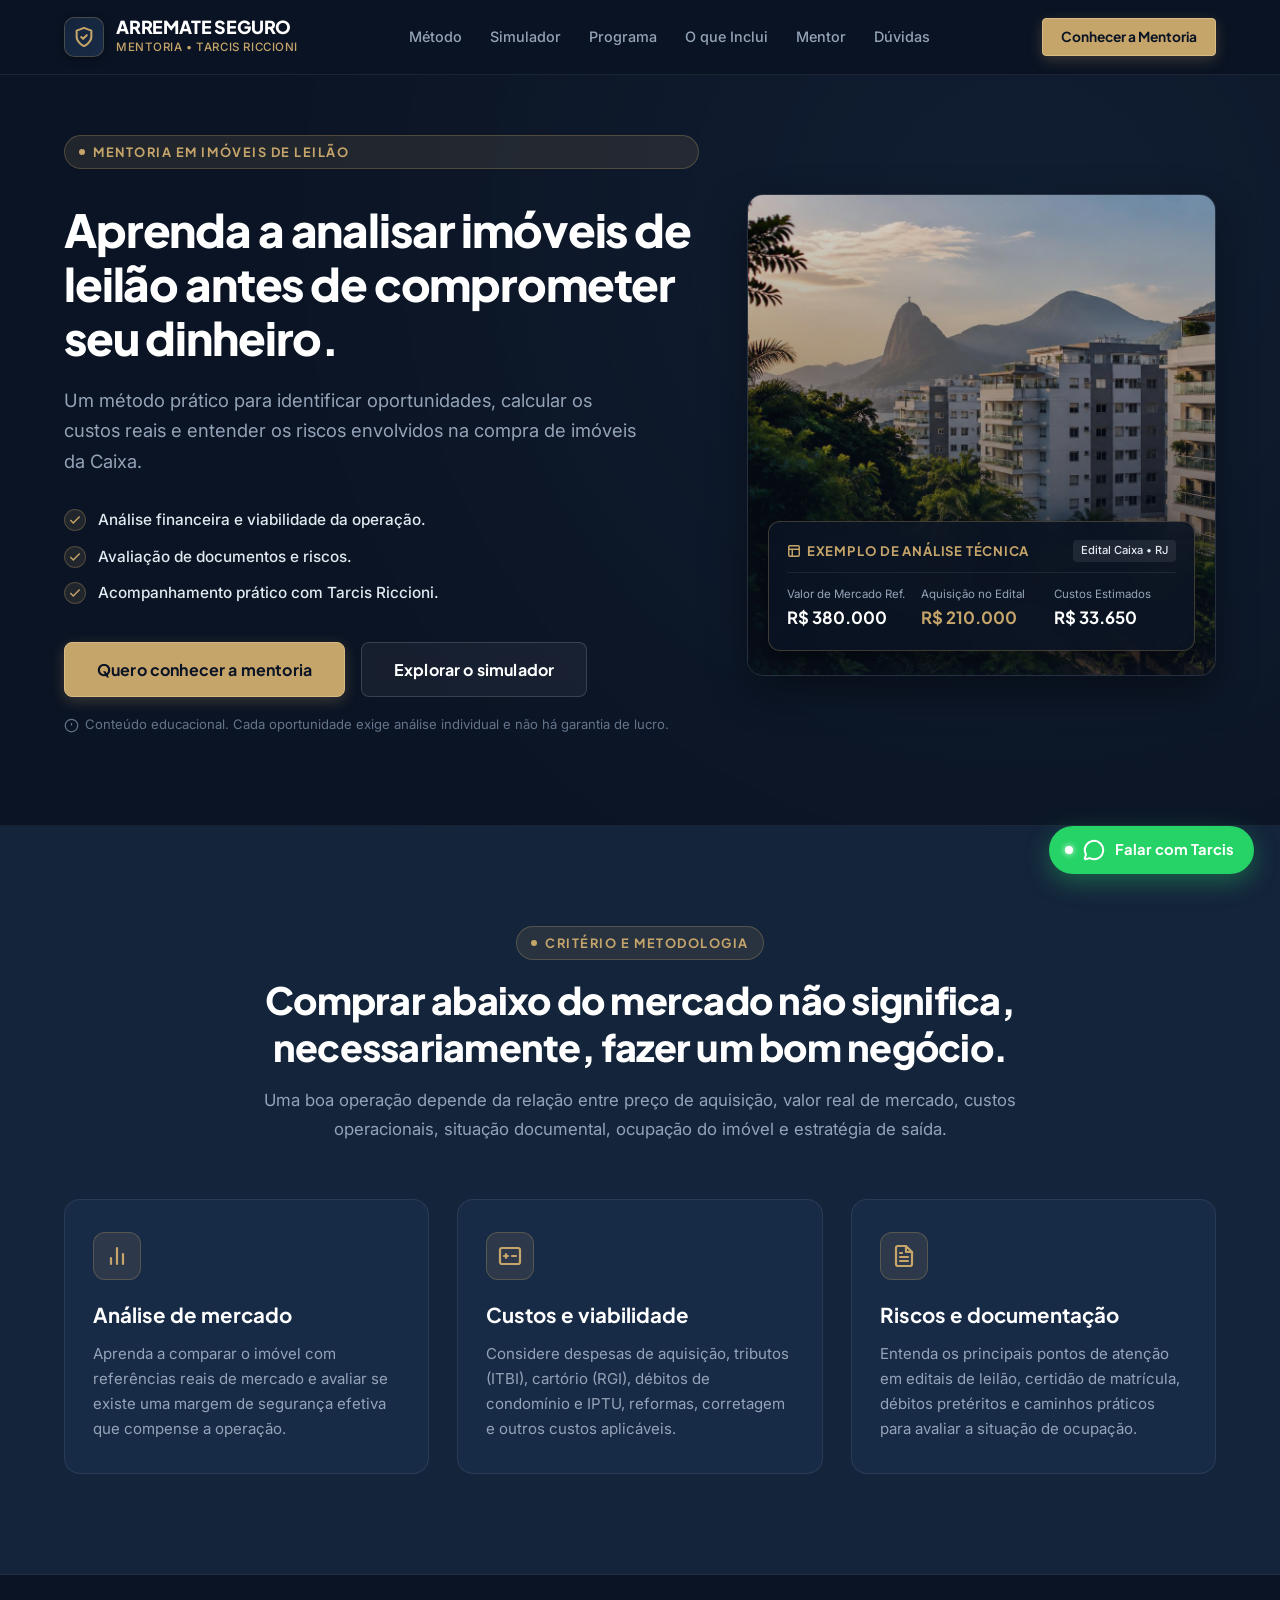
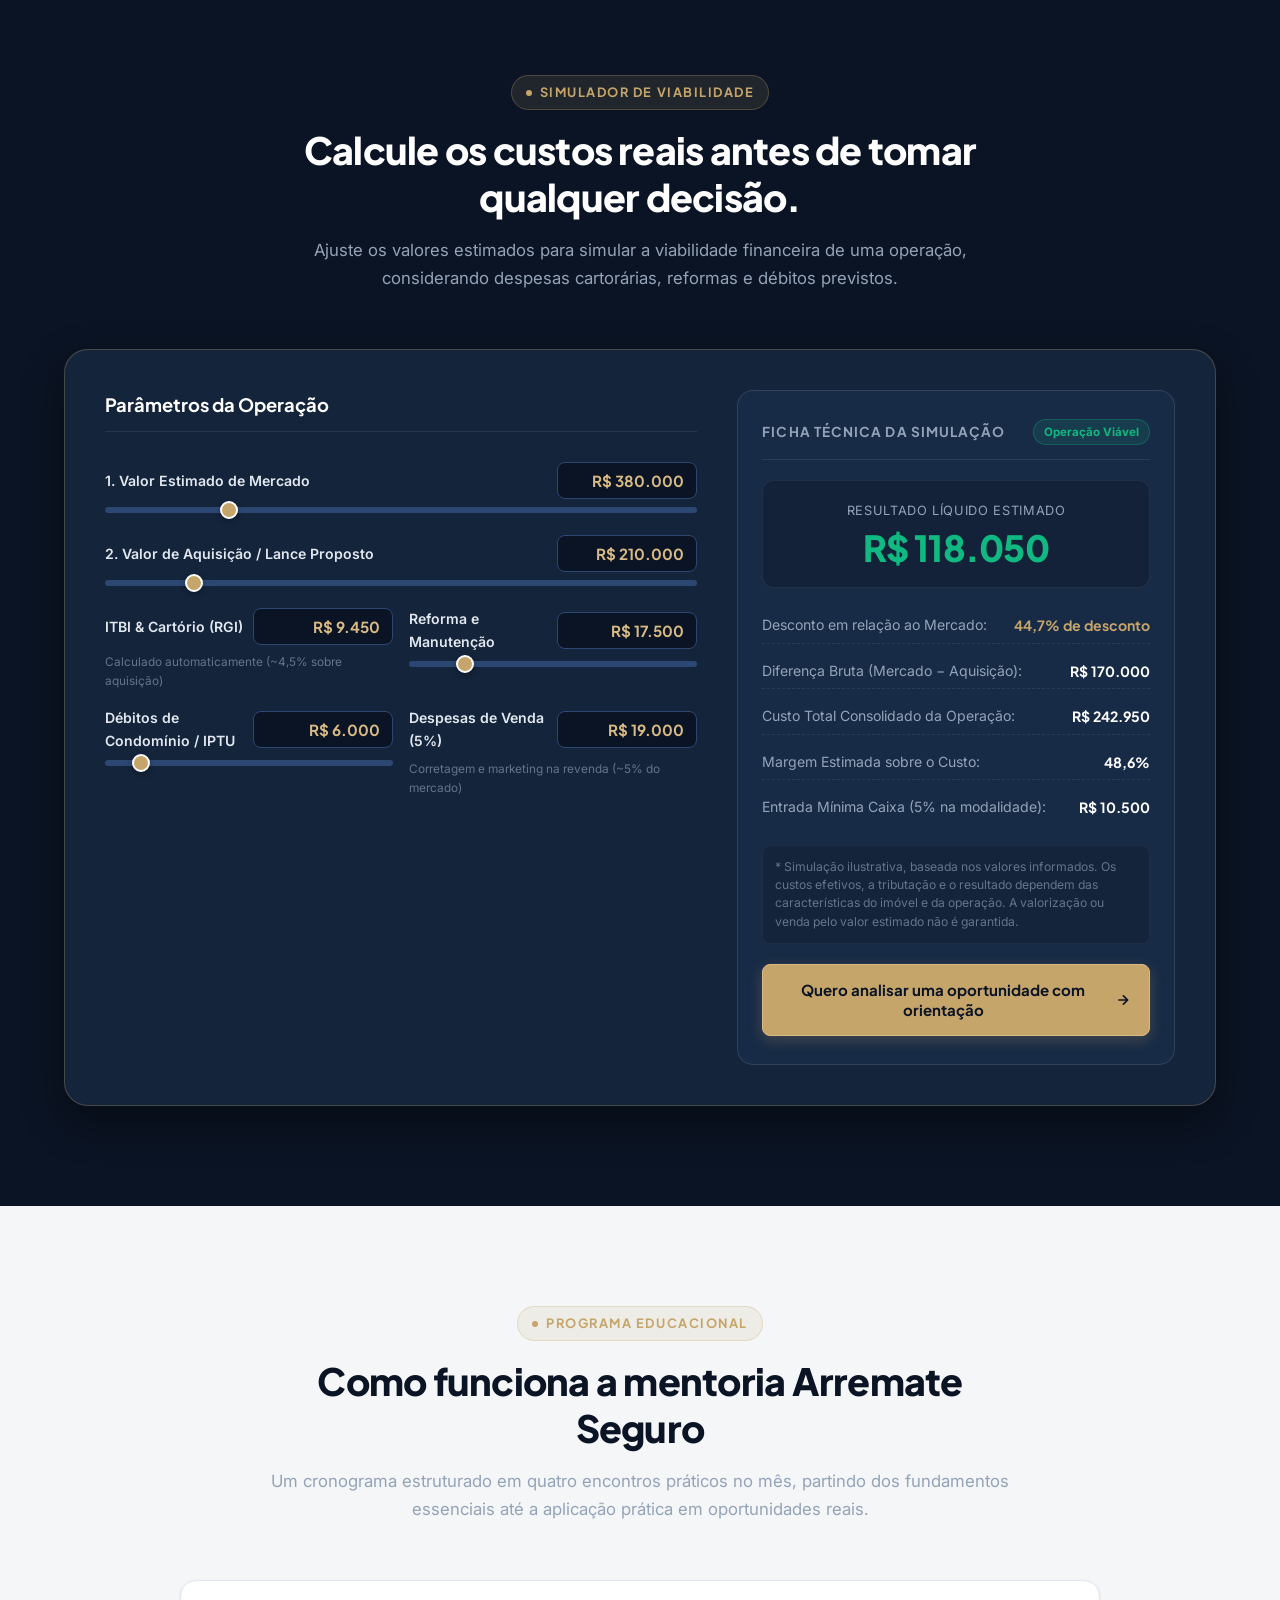
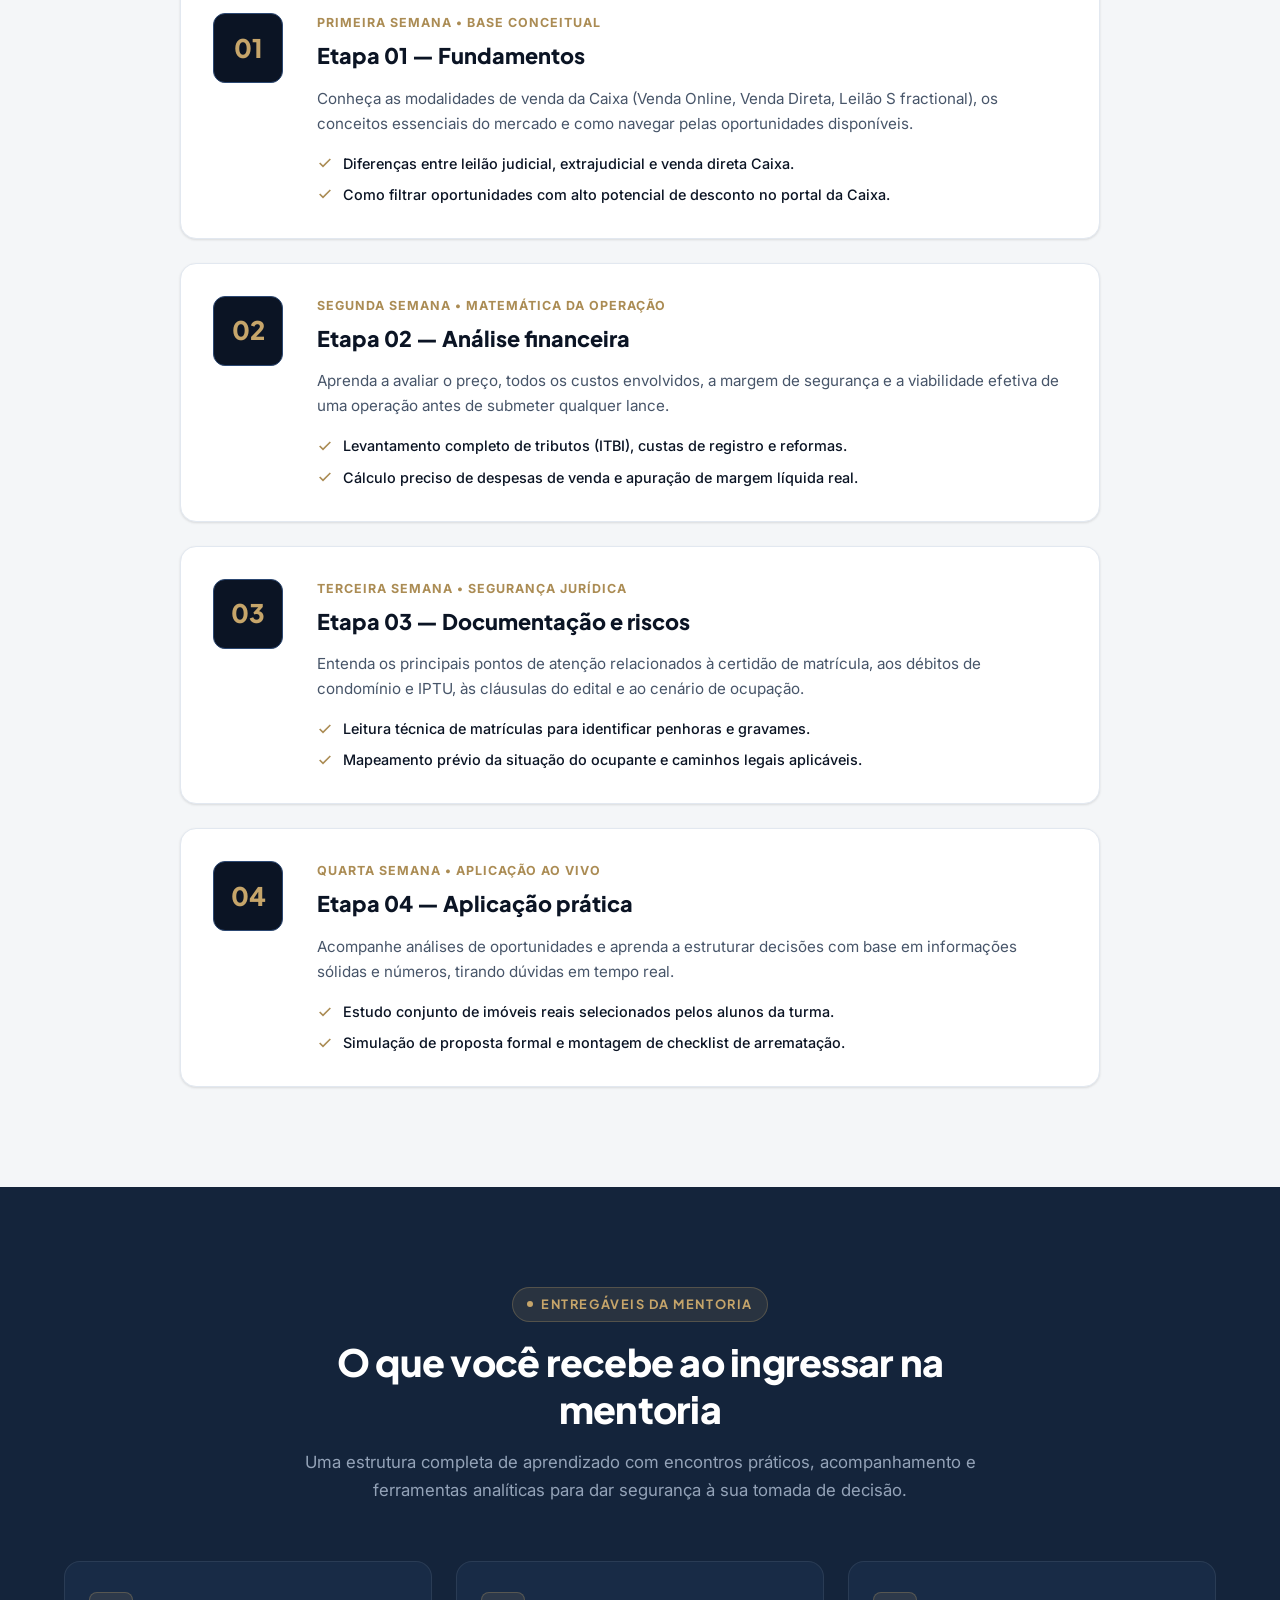
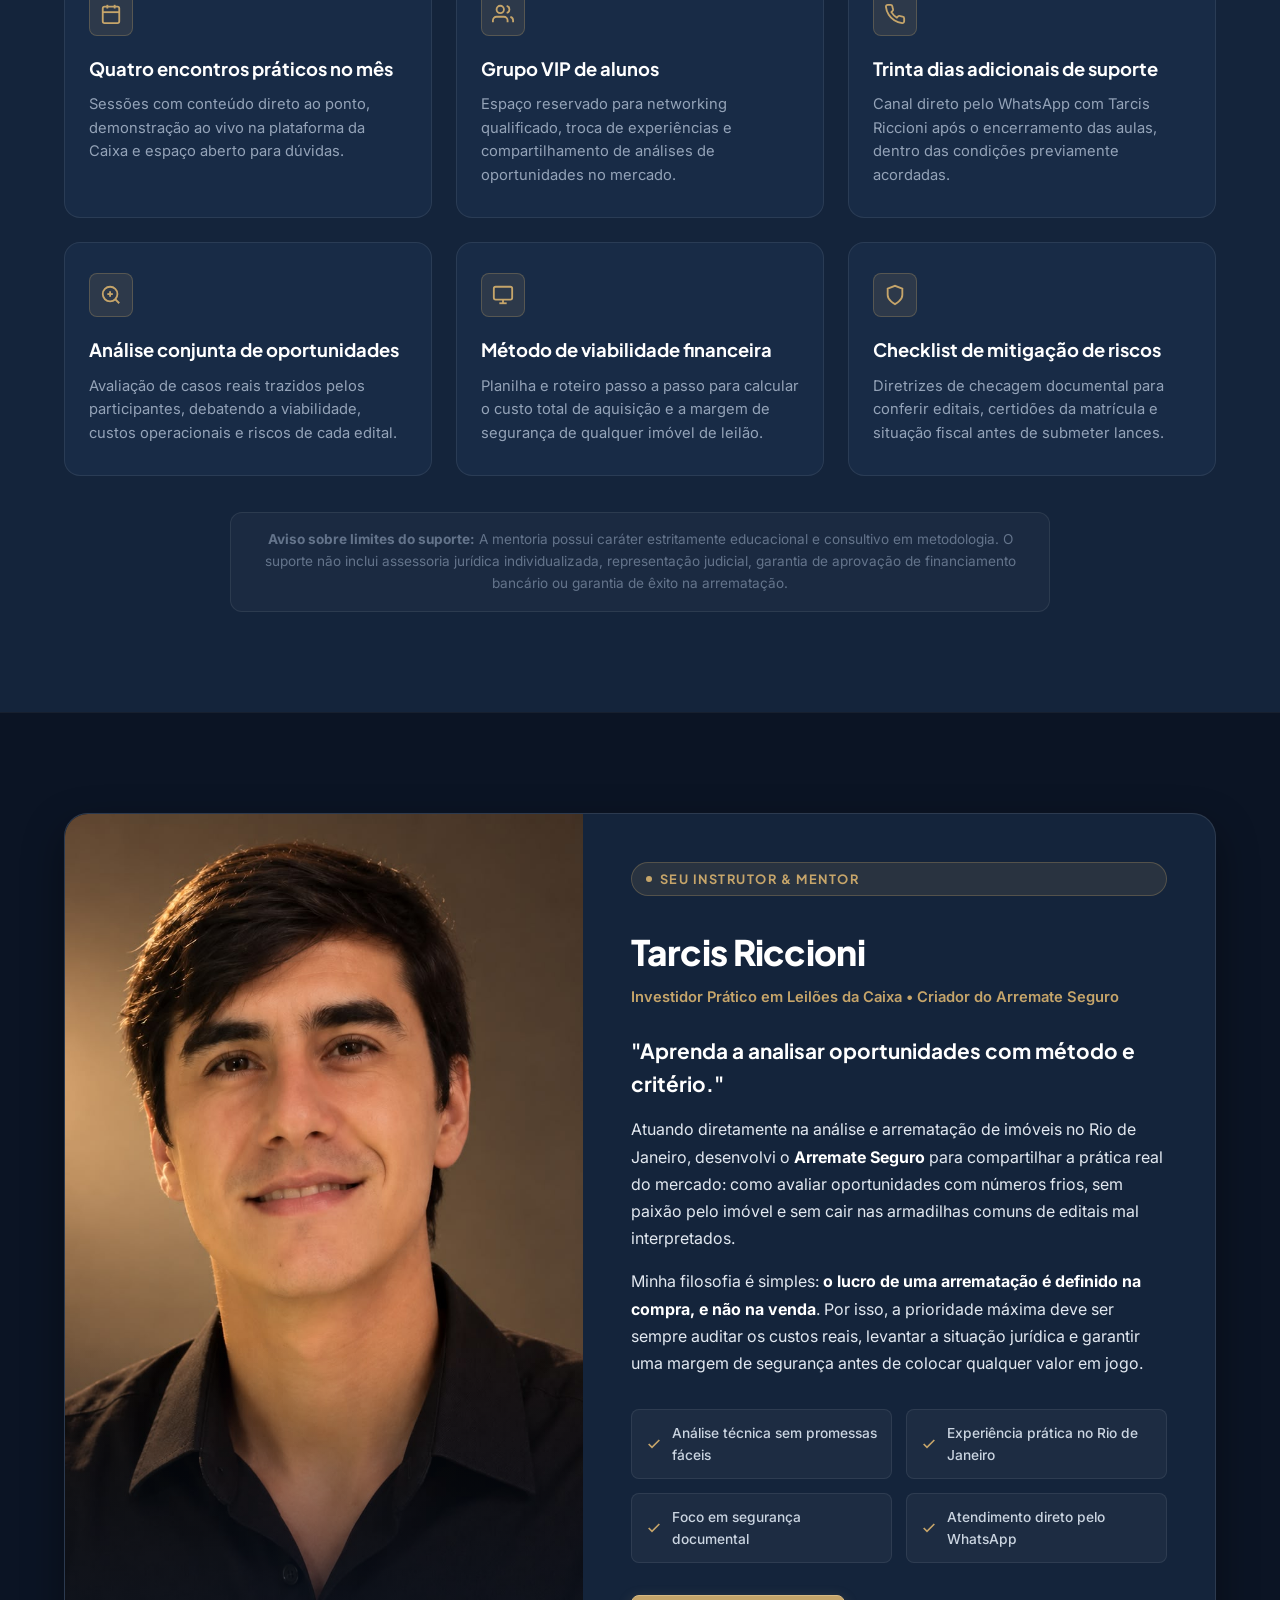
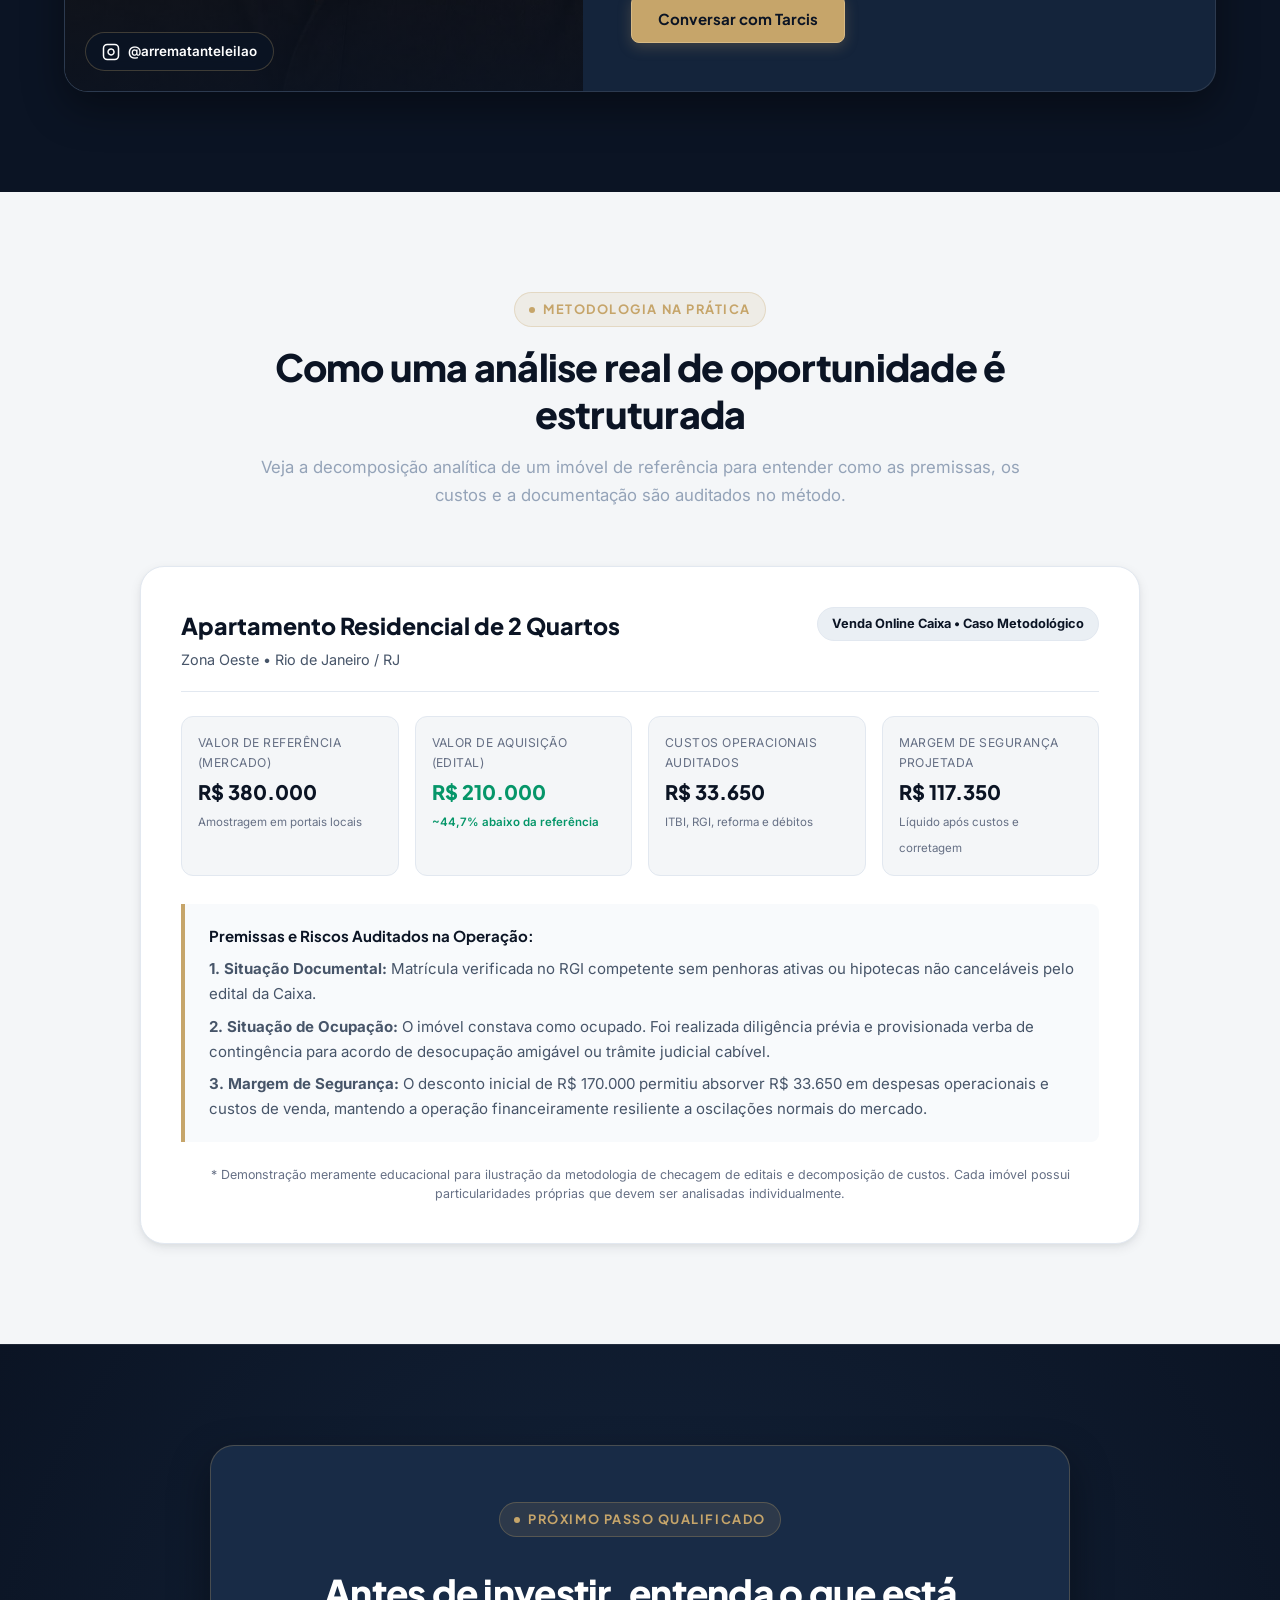
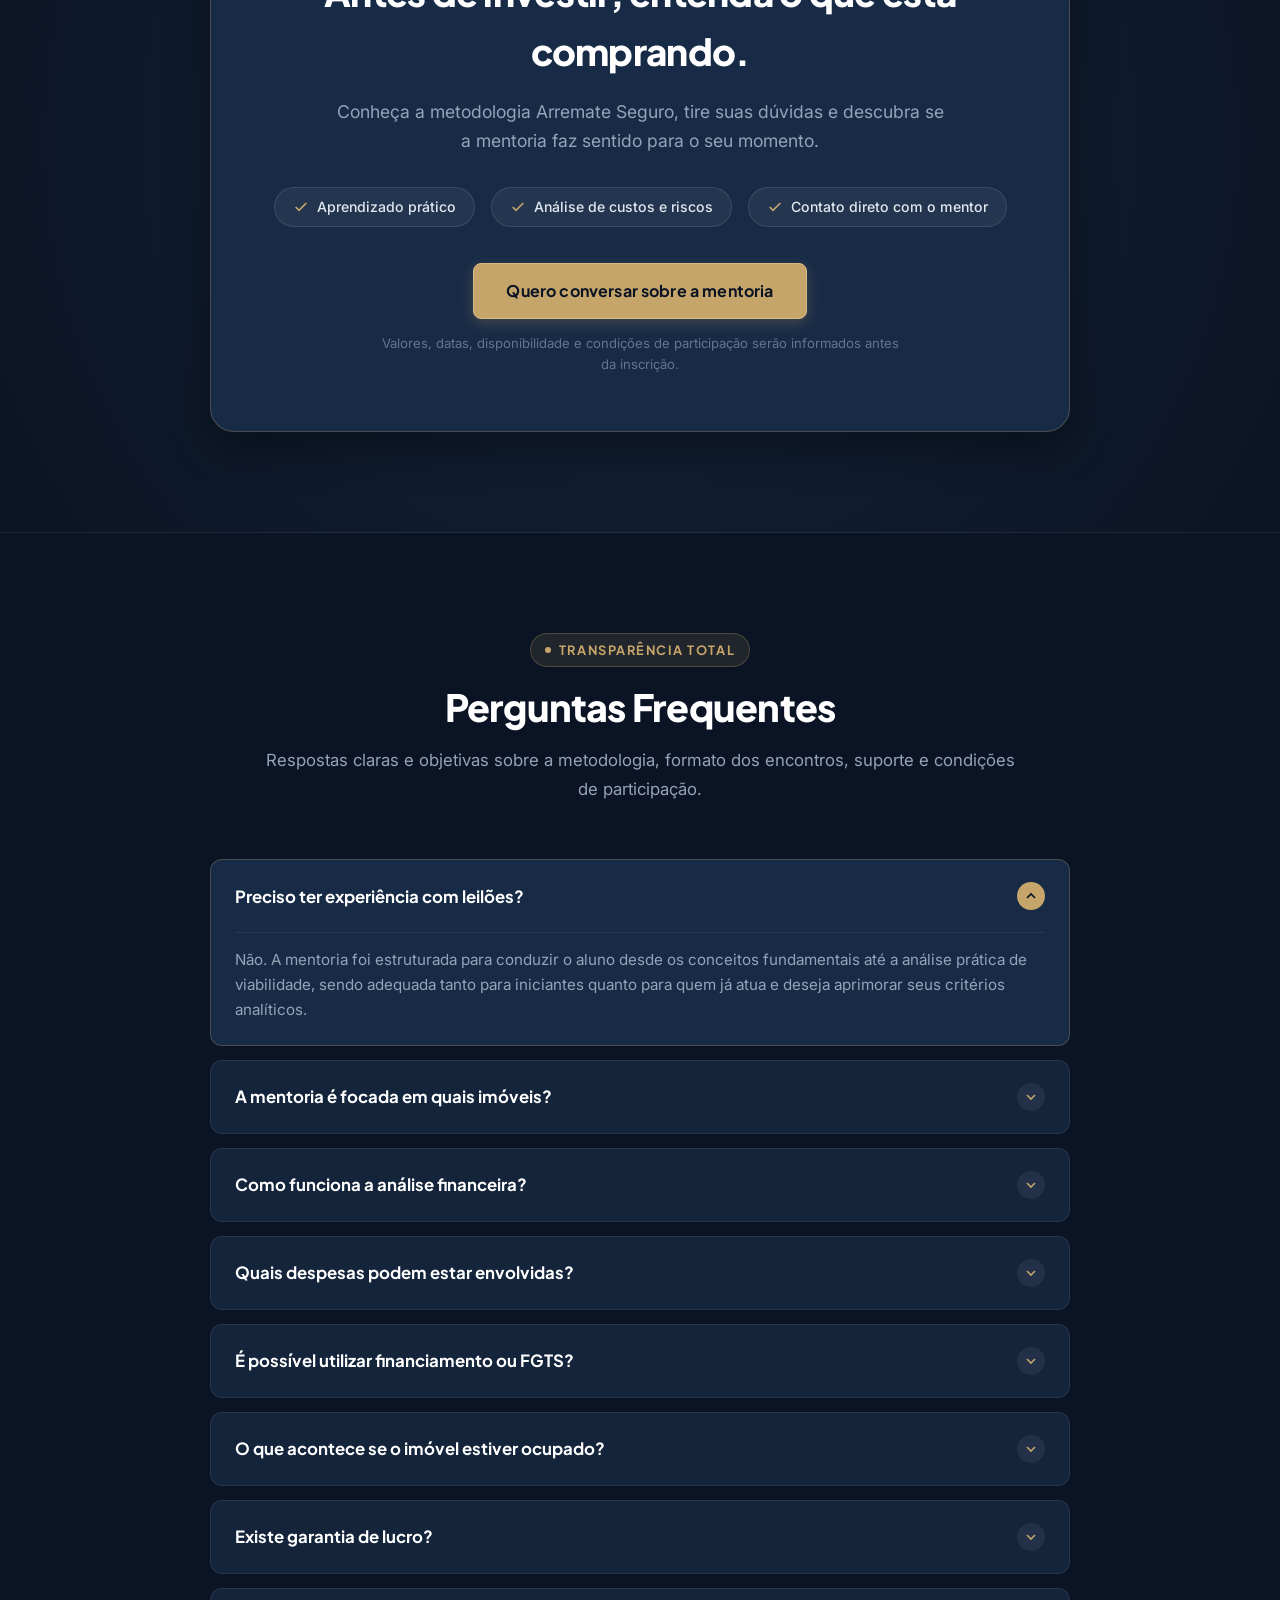
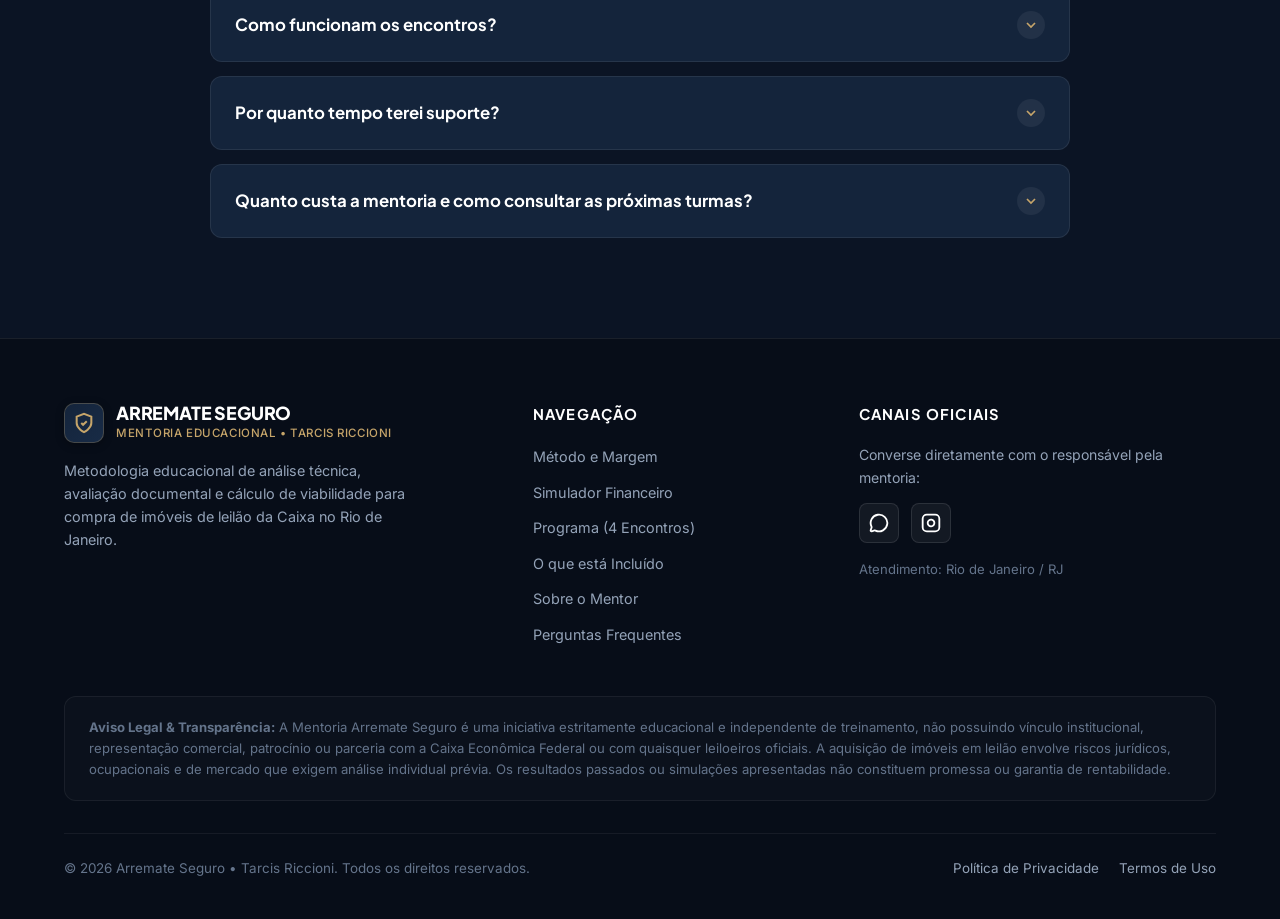
==== commit ea8943c5: "Redesign profissional completo: identidade visual premium, simulador financeiro avancado e foco em C" ====
--- a/index.html
+++ b/index.html
@@ -3,30 +3,34 @@
 <head>
   <meta charset="UTF-8">
   <meta name="viewport" content="width=device-width, initial-scale=1.0">
-  <title>Mentoria Arremate Seguro — Imóveis de Leilão da Caixa | Tarcis Riccioni</title>
   
-  <!-- SEO & Metadados -->
-  <meta name="description" content="Mentoria prática de imóveis de leilão da Caixa. Aprenda a arrematar com potencial de até 50% de desconto sobre o valor de mercado. 4 encontros práticos no mês, grupo VIP e 30 dias extras de suporte.">
+  <!-- SEO Técnico e Título Específico -->
+  <title>Arremate Seguro — Mentoria em Imóveis de Leilão da Caixa | Tarcis Riccioni</title>
+  <meta name="description" content="Aprenda a analisar imóveis de leilão da Caixa Econômica Federal antes de comprometer seu dinheiro. Método prático de análise de viabilidade, custos, documentos e riscos com Tarcis Riccioni no Rio de Janeiro.">
   <meta name="author" content="Tarcis Riccioni">
   <meta name="robots" content="index, follow">
-  
-  <!-- Open Graph / Redes Sociais -->
+  <link rel="canonical" href="https://dilob0802-rgb.github.io/arremate-seguro/">
+
+  <!-- Open Graph / Meta Compartilhamento -->
   <meta property="og:type" content="website">
-  <meta property="og:title" content="Mentoria Arremate Seguro — Imóveis de Leilão da Caixa | Tarcis Riccioni">
-  <meta property="og:description" content="Do site da Caixa à análise de uma oportunidade real. Aprenda a avaliar custos, documentos e riscos antes de arrematar um imóvel de leilão.">
+  <meta property="og:url" content="https://dilob0802-rgb.github.io/arremate-seguro/">
+  <meta property="og:title" content="Arremate Seguro — Análise e Metodologia em Imóveis de Leilão">
+  <meta property="og:description" content="Um método prático para identificar oportunidades, calcular custos reais e entender os riscos na compra de imóveis da Caixa.">
   <meta property="og:image" content="assets/rio-condominio.jpg">
+
+  <!-- Twitter Card -->
   <meta name="twitter:card" content="summary_large_image">
-  <meta name="twitter:title" content="Mentoria Arremate Seguro — Tarcis Riccioni">
-  <meta name="twitter:description" content="Aprenda a arrematar imóveis da Caixa com potencial de desconto de até 50% no Rio de Janeiro.">
+  <meta name="twitter:title" content="Arremate Seguro — Mentoria com Tarcis Riccioni">
+  <meta name="twitter:description" content="Metodologia prática para análise de leilões da Caixa Econômica Federal.">
   <meta name="twitter:image" content="assets/rio-condominio.jpg">
 
-  <!-- Favicon SVG -->
-  <link rel="icon" href="data:image/svg+xml,<svg xmlns=%22http://www.w3.org/2000/svg%22 viewBox=%220 0 100 100%22><text y=%22.9em%22 font-size=%2290%22>⚖️</text></svg>">
-
-  <!-- Tipografia Google Fonts: Outfit (Headings) e Manrope (Body) -->
+  <!-- Favicon SVG Vetorial -->
+  <link rel="icon" href="data:image/svg+xml,<svg xmlns=%22http://www.w3.org/2000/svg%22 viewBox=%220 0 100 100%22><rect width=%22100%22 height=%22100%22 rx=%2220%22 fill=%22%230B1424%22/><path d=%22M50 18 L76 34 L76 66 L50 82 L24 66 L24 34 Z%22 fill=%22none%22 stroke=%22%23C6A56A%22 stroke-width=%228%22/><circle cx=%2250%22 cy=%2250%22 r=%2212%22 fill=%22%23C6A56A%22/></svg>">
+
+  <!-- Tipografia: Plus Jakarta Sans (Títulos) & Inter (Corpo) -->
   <link rel="preconnect" href="https://fonts.googleapis.com">
   <link rel="preconnect" href="https://fonts.gstatic.com" crossorigin>
-  <link href="https://fonts.googleapis.com/css2?family=Manrope:wght@400;500;600;700;800&family=Outfit:wght@500;600;700;800;900&display=swap" rel="stylesheet">
+  <link href="https://fonts.googleapis.com/css2?family=Inter:wght@400;500;600;700&family=Plus+Jakarta+Sans:wght@500;600;700;800&display=swap" rel="stylesheet">
 
   <!-- Estilos CSS -->
   <link rel="stylesheet" href="styles.css">
@@ -35,13 +39,23 @@
   <script type="application/ld+json">
   {
     "@context": "https://schema.org",
-    "@type": "Course",
+    "@type": "EducationalOccupationalProgram",
     "name": "Mentoria Arremate Seguro",
-    "description": "Mentoria prática de imóveis de leilão da Caixa Econômica Federal no Rio de Janeiro.",
+    "description": "Mentoria educacional prática sobre avaliação de oportunidades, cálculo de custos e mitigação de riscos na compra de imóveis de leilão da Caixa Econômica Federal.",
     "provider": {
       "@type": "Person",
       "name": "Tarcis Riccioni",
-      "sameAs": "https://www.instagram.com/arrematanteleilao/"
+      "jobTitle": "Investidor em Leilões e Mentor Imobiliário",
+      "sameAs": [
+        "https://www.instagram.com/arrematanteleilao/"
+      ]
+    },
+    "educationalCredentialAwarded": "Certificado de Conclusão de Metodologia Prática",
+    "timeToComplete": "P4W",
+    "offers": {
+      "@type": "Offer",
+      "category": "Mentoria Educacional",
+      "availability": "https://schema.org/InStock"
     }
   }
   </script>
@@ -49,17 +63,18 @@
 <body>
 
   <!-- ==========================================================================
-       CABECALHO / NAVBAR
+       HEADER E NAVEGAÇÃO
        ========================================================================== -->
   <header class="site-header" id="top">
     <div class="container nav-container">
-      <a href="#top" class="brand-logo" aria-label="Arremate Seguro - Início">
-        <div class="brand-icon-wrapper">
-          <!-- Ícone Martelo de Leilão / Balança -->
+      
+      <!-- Marca Arremate Seguro -->
+      <a href="#top" class="brand-logo" aria-label="Arremate Seguro - Página Inicial">
+        <div class="brand-symbol" aria-hidden="true">
+          <!-- Ícone Geométrico Vetorial de Bússola e Estrutura -->
           <svg width="22" height="22" viewBox="0 0 24 24" fill="none" stroke="currentColor" stroke-width="2.2" stroke-linecap="round" stroke-linejoin="round">
-            <path d="m14 14 2.5 2.5a1 1 0 1 0 3-3l-3.88-3.88a3 3 0 0 0-4.24 0l-.88.88a1 1 0 1 1-3-3l2.81-2.81a5.79 5.79 0 0 1 7.06-.87l.47.28a2 2 0 0 0 1.42.25L21 4"/>
-            <path d="M3 3 2 14l6.5 6.5a1 1 0 1 0 3-3"/>
-            <path d="m5 8 3 8a5 5 0 0 1-6 0zV7"/>
+            <path d="M12 22s8-4 8-10V5l-8-3-8 3v7c0 6 8 10 8 10z"/>
+            <path d="m9 12 2 2 4-4"/>
           </svg>
         </div>
         <div class="brand-text-group">
@@ -70,852 +85,1073 @@
 
       <!-- Menu de Navegação -->
       <nav aria-label="Navegação Principal" class="main-navigation">
-        <ul class="nav-menu">
+        <ul class="nav-menu" id="navMenu">
           <li><a href="#metodo" class="nav-link">Método</a></li>
           <li><a href="#simulador" class="nav-link">Simulador</a></li>
-          <li><a href="#encontros" class="nav-link">Encontros</a></li>
+          <li><a href="#programa" class="nav-link">Programa</a></li>
           <li><a href="#incluso" class="nav-link">O que Inclui</a></li>
           <li><a href="#mentor" class="nav-link">Mentor</a></li>
-          <li><a href="#faq" class="nav-link">FAQ</a></li>
+          <li><a href="#faq" class="nav-link">Dúvidas</a></li>
         </ul>
       </nav>
 
-      <!-- Botões de Ação -->
+      <!-- Botão de Ação do Header -->
       <div class="nav-actions">
-        <a href="https://wa.me/5521986785306?text=Ol%C3%A1%2C%20Tarcis!%20Quero%20conhecer%20a%20mentoria%20ARREMATE%20SEGURO." 
+        <a href="https://wa.me/5521986785306?text=Ol%C3%A1%2C%20Tarcis!%20Gostaria%20de%20conhecer%20a%20mentoria%20Arremate%20Seguro%20e%20tirar%20algumas%20d%C3%BAvidas." 
            target="_blank" 
            rel="noopener noreferrer" 
-           class="btn btn-outline btn-sm nav-btn-whatsapp" 
-           id="navWhatsappBtn">
-          <svg width="17" height="17" viewBox="0 0 24 24" fill="none" stroke="currentColor" stroke-width="2.2" stroke-linecap="round" stroke-linejoin="round">
-            <path d="M2.992 16.342a2 2 0 0 1 .094 1.167l-1.065 3.29a1 1 0 0 0 1.236 1.168l3.413-.998a2 2 0 0 1 1.099.092 10 10 0 1 0-4.777-4.719"/>
+           class="btn btn-primary btn-sm"
+           id="headerCtaBtn"
+           data-track="cta-header">
+          Conhecer a Mentoria
+        </a>
+
+        <!-- Botão Mobile Hamburger -->
+        <button class="mobile-toggle" id="mobileMenuToggle" aria-label="Abrir Menu de Navegação" aria-expanded="false" aria-controls="navMenu">
+          <svg width="24" height="24" viewBox="0 0 24 24" fill="none" stroke="currentColor" stroke-width="2" stroke-linecap="round" stroke-linejoin="round">
+            <line x1="3" y1="12" x2="21" y2="12"></line>
+            <line x1="3" y1="6" x2="21" y2="6"></line>
+            <line x1="3" y1="18" x2="21" y2="18"></line>
           </svg>
-          <span>WhatsApp</span>
-        </a>
-        <a href="#inscricao" class="btn btn-primary btn-sm js-open-modal" id="navCtaBtn">
-          <span class="nav-cta-text-full">Quero Participar</span>
-          <span class="nav-cta-text-short">Participar</span>
-        </a>
-        <button class="mobile-toggle" id="mobileMenuToggle" aria-label="Abrir Menu">
-          ☰
         </button>
       </div>
+
     </div>
   </header>
 
-  <!-- ==========================================================================
-       HERO SECTION (Fundo Panorâmico com Degradê Cinematográfico)
-       ========================================================================== -->
-  <section class="hero-section" id="hero">
-    <!-- Foto oficial do Rio de Janeiro como plano de fundo -->
-    <img src="assets/rio-condominio.jpg" 
-         alt="Imagem ilustrativa de condomínio residencial com paisagem do Rio de Janeiro" 
-         class="hero-bg-image"
-         fetchpriority="high"
-         loading="eager">
-    
-    <!-- Camadas de degradê: lateral e inferior -->
-    <div class="hero-overlay"></div>
-    <div class="hero-bottom-fade"></div>
-
-    <div class="container hero-container">
-      <div class="hero-content">
-        <div class="eyebrow">
-          <span class="eyebrow-dot"></span>
-          <span>IMÓVEIS DE LEILÃO DA CAIXA</span>
-        </div>
-
-        <h1 class="hero-title">
-          Aprenda a <span class="hero-title-highlight">arrematar imóveis de leilão da Caixa</span> com até 50% de desconto sobre o valor de mercado.
-        </h1>
-
-        <p class="hero-description">
-          Em <strong>4 encontros práticos no mês</strong>, vou te ensinar a encontrar oportunidades, analisar os riscos e calcular se um imóvel realmente vale a pena — <strong>do mesmo jeito que eu fiz nas minhas arrematações</strong>.
-        </p>
-
-        <!-- Bullet Points de Autoridade e Vantagens -->
-        <ul class="hero-bullets">
-          <li class="hero-bullet-item">
-            <svg class="hero-bullet-check" viewBox="0 0 24 24" fill="none" stroke="currentColor" stroke-width="2.5" stroke-linecap="round" stroke-linejoin="round">
-              <polyline points="20 6 9 17 4 12"/>
-            </svg>
-            <span>Venda Online e Venda Direta da Caixa.</span>
-          </li>
-          <li class="hero-bullet-item">
-            <svg class="hero-bullet-check" viewBox="0 0 24 24" fill="none" stroke="currentColor" stroke-width="2.5" stroke-linecap="round" stroke-linejoin="round">
-              <polyline points="20 6 9 17 4 12"/>
-            </svg>
-            <span>Use seu FGTS + possível entrada de apenas 5%.</span>
-          </li>
-          <li class="hero-bullet-item">
-            <svg class="hero-bullet-check" viewBox="0 0 24 24" fill="none" stroke="currentColor" stroke-width="2.5" stroke-linecap="round" stroke-linejoin="round">
-              <polyline points="20 6 9 17 4 12"/>
-            </svg>
-            <span>Análise de mercado e viabilidade financeira.</span>
-          </li>
-          <li class="hero-bullet-item">
-            <svg class="hero-bullet-check" viewBox="0 0 24 24" fill="none" stroke="currentColor" stroke-width="2.5" stroke-linecap="round" stroke-linejoin="round">
-              <polyline points="20 6 9 17 4 12"/>
-            </svg>
-            <span>Acompanhamento prático comigo.</span>
-          </li>
-        </ul>
-
-        <!-- Ações do Hero -->
-        <div class="hero-actions">
-          <div class="hero-cta-group">
-            <a href="https://wa.me/5521986785306?text=Ol%C3%A1%2C%20Tarcis!%20Quero%20conhecer%20a%20mentoria%20ARREMATE%20SEGURO." 
+  <main>
+    <!-- ==========================================================================
+         HERO SECTION — PRIMEIRA IMPRESSÃO
+         ========================================================================== -->
+    <section class="hero-section" id="hero">
+      <div class="container">
+        <div class="hero-grid">
+          
+          <!-- Coluna Esquerda: Proposta de Valor e Benefícios -->
+          <div class="hero-content">
+            <div class="eyebrow">
+              <span class="eyebrow-dot" aria-hidden="true"></span>
+              <span>MENTORIA EM IMÓVEIS DE LEILÃO</span>
+            </div>
+
+            <h1 class="hero-title">
+              Aprenda a analisar imóveis de leilão antes de comprometer seu dinheiro.
+            </h1>
+
+            <p class="hero-subtitle">
+              Um método prático para identificar oportunidades, calcular os custos reais e entender os riscos envolvidos na compra de imóveis da Caixa.
+            </p>
+
+            <!-- 3 Destaques Principais -->
+            <div class="hero-benefits-list">
+              <div class="hero-benefit-item">
+                <div class="hero-benefit-icon" aria-hidden="true">
+                  <svg width="14" height="14" viewBox="0 0 24 24" fill="none" stroke="currentColor" stroke-width="2.5"><polyline points="20 6 9 17 4 12"/></svg>
+                </div>
+                <span>Análise financeira e viabilidade da operação.</span>
+              </div>
+              <div class="hero-benefit-item">
+                <div class="hero-benefit-icon" aria-hidden="true">
+                  <svg width="14" height="14" viewBox="0 0 24 24" fill="none" stroke="currentColor" stroke-width="2.5"><polyline points="20 6 9 17 4 12"/></svg>
+                </div>
+                <span>Avaliação de documentos e riscos.</span>
+              </div>
+              <div class="hero-benefit-item">
+                <div class="hero-benefit-icon" aria-hidden="true">
+                  <svg width="14" height="14" viewBox="0 0 24 24" fill="none" stroke="currentColor" stroke-width="2.5"><polyline points="20 6 9 17 4 12"/></svg>
+                </div>
+                <span>Acompanhamento prático com Tarcis Riccioni.</span>
+              </div>
+            </div>
+
+            <!-- Botões de Ação do Hero -->
+            <div class="hero-actions">
+              <a href="https://wa.me/5521986785306?text=Ol%C3%A1%2C%20Tarcis!%20Quero%20conhecer%20a%20mentoria%20Arremate%20Seguro%20e%20saber%20mais%20sobre%20as%20pr%C3%B3ximas%20turmas." 
+                 target="_blank" 
+                 rel="noopener noreferrer" 
+                 class="btn btn-primary btn-lg" 
+                 id="heroPrimaryCta"
+                 data-track="cta-hero-primary">
+                Quero conhecer a mentoria
+              </a>
+
+              <a href="#simulador" class="btn btn-secondary btn-lg" id="heroSecondaryCta">
+                Explorar o simulador
+              </a>
+            </div>
+
+            <!-- Mensagem Discreta de Transparência -->
+            <p class="hero-disclaimer-note">
+              <svg width="15" height="15" viewBox="0 0 24 24" fill="none" stroke="currentColor" stroke-width="2" aria-hidden="true"><circle cx="12" cy="12" r="10"/><line x1="12" y1="8" x2="12" y2="12"/><line x1="12" y1="16" x2="12.01" y2="16"/></svg>
+              <span>Conteúdo educacional. Cada oportunidade exige análise individual e não há garantia de lucro.</span>
+            </p>
+          </div>
+
+          <!-- Coluna Direita: Imagem Editorial e Painel Analítico -->
+          <div class="hero-media-wrapper">
+            <div class="hero-media-frame">
+              <img src="assets/rio-condominio.jpg" 
+                   alt="Empreendimento residencial no Rio de Janeiro como referência de análise imobiliária" 
+                   class="hero-img"
+                   width="600"
+                   height="480">
+              <div class="hero-media-gradient" aria-hidden="true"></div>
+
+              <!-- Painel Visual Flutuante: Simulação Analítica Editorial -->
+              <div class="hero-data-card" aria-label="Exemplo de análise técnica de viabilidade">
+                <div class="hero-data-card-header">
+                  <div class="hero-data-card-title">
+                    <svg width="14" height="14" viewBox="0 0 24 24" fill="none" stroke="currentColor" stroke-width="2.5"><rect x="3" y="3" width="18" height="18" rx="2"/><path d="M3 9h18"/><path d="M9 21V9"/></svg>
+                    <span>Exemplo de Análise Técnica</span>
+                  </div>
+                  <span class="hero-data-badge">Edital Caixa • RJ</span>
+                </div>
+
+                <div class="hero-data-metrics-grid">
+                  <div class="hero-metric-item">
+                    <span class="hero-metric-label">Valor de Mercado Ref.</span>
+                    <span class="hero-metric-val">R$ 380.000</span>
+                  </div>
+                  <div class="hero-metric-item">
+                    <span class="hero-metric-label">Aquisição no Edital</span>
+                    <span class="hero-metric-val highlight">R$ 210.000</span>
+                  </div>
+                  <div class="hero-metric-item">
+                    <span class="hero-metric-label">Custos Estimados</span>
+                    <span class="hero-metric-val">R$ 33.650</span>
+                  </div>
+                </div>
+              </div>
+            </div>
+          </div>
+
+        </div>
+      </div>
+    </section>
+
+    <!-- ==========================================================================
+         SEÇÃO DE POSICIONAMENTO: MARGEM DE SEGURANÇA
+         ========================================================================== -->
+    <section class="section-padding positioning-section" id="metodo">
+      <div class="container">
+        
+        <div class="section-header">
+          <div class="eyebrow">
+            <span class="eyebrow-dot" aria-hidden="true"></span>
+            <span>CRITÉRIO E METODOLOGIA</span>
+          </div>
+          <h2 class="section-title">
+            Comprar abaixo do mercado não significa, necessariamente, fazer um bom negócio.
+          </h2>
+          <p class="section-subtitle">
+            Uma boa operação depende da relação entre preço de aquisição, valor real de mercado, custos operacionais, situação documental, ocupação do imóvel e estratégia de saída.
+          </p>
+        </div>
+
+        <div class="positioning-grid">
+          
+          <!-- Card 1: Análise de Mercado -->
+          <article class="positioning-card">
+            <div class="positioning-icon-wrapper" aria-hidden="true">
+              <svg width="24" height="24" viewBox="0 0 24 24" fill="none" stroke="currentColor" stroke-width="2.2" stroke-linecap="round" stroke-linejoin="round">
+                <line x1="18" y1="20" x2="18" y2="10"/>
+                <line x1="12" y1="20" x2="12" y2="4"/>
+                <line x1="6" y1="20" x2="6" y2="14"/>
+              </svg>
+            </div>
+            <h3 class="positioning-card-title">Análise de mercado</h3>
+            <p class="positioning-card-text">
+              Aprenda a comparar o imóvel com referências reais de mercado e avaliar se existe uma margem de segurança efetiva que compense a operação.
+            </p>
+          </article>
+
+          <!-- Card 2: Custos e Viabilidade -->
+          <article class="positioning-card">
+            <div class="positioning-icon-wrapper" aria-hidden="true">
+              <svg width="24" height="24" viewBox="0 0 24 24" fill="none" stroke="currentColor" stroke-width="2.2" stroke-linecap="round" stroke-linejoin="round">
+                <rect x="2" y="4" width="20" height="16" rx="2"/>
+                <line x1="6" y1="12" x2="10" y2="12"/>
+                <line x1="8" y1="10" x2="8" y2="14"/>
+                <line x1="14" y1="12" x2="18" y2="12"/>
+              </svg>
+            </div>
+            <h3 class="positioning-card-title">Custos e viabilidade</h3>
+            <p class="positioning-card-text">
+              Considere despesas de aquisição, tributos (ITBI), cartório (RGI), débitos de condomínio e IPTU, reformas, corretagem e outros custos aplicáveis.
+            </p>
+          </article>
+
+          <!-- Card 3: Riscos e Documentação -->
+          <article class="positioning-card">
+            <div class="positioning-icon-wrapper" aria-hidden="true">
+              <svg width="24" height="24" viewBox="0 0 24 24" fill="none" stroke="currentColor" stroke-width="2.2" stroke-linecap="round" stroke-linejoin="round">
+                <path d="M14 2H6a2 2 0 0 0-2 2v16a2 2 0 0 0 2 2h12a2 2 0 0 0 2-2V8z"/>
+                <polyline points="14 2 14 8 20 8"/>
+                <line x1="16" y1="13" x2="8" y2="13"/>
+                <line x1="16" y1="17" x2="8" y2="17"/>
+                <polyline points="10 9 9 9 8 9"/>
+              </svg>
+            </div>
+            <h3 class="positioning-card-title">Riscos e documentação</h3>
+            <p class="positioning-card-text">
+              Entenda os principais pontos de atenção em editais de leilão, certidão de matrícula, débitos pretéritos e caminhos práticos para avaliar a situação de ocupação.
+            </p>
+          </article>
+
+        </div>
+
+      </div>
+    </section>
+
+    <!-- ==========================================================================
+         SIMULADOR FINANCEIRO INTERATIVO DE VIABILIDADE
+         ========================================================================== -->
+    <section class="section-padding simulator-section" id="simulador">
+      <div class="container">
+        
+        <div class="section-header">
+          <div class="eyebrow">
+            <span class="eyebrow-dot" aria-hidden="true"></span>
+            <span>SIMULADOR DE VIABILIDADE</span>
+          </div>
+          <h2 class="section-title">
+            Calcule os custos reais antes de tomar qualquer decisão.
+          </h2>
+          <p class="section-subtitle">
+            Ajuste os valores estimados para simular a viabilidade financeira de uma operação, considerando despesas cartorárias, reformas e débitos previstos.
+          </p>
+        </div>
+
+        <div class="calc-container-box">
+          <div class="calc-grid">
+            
+            <!-- Coluna de Parâmetros e Entradas -->
+            <div class="calc-inputs-wrapper">
+              
+              <div class="calc-block-header">
+                <h3 class="calc-block-title">Parâmetros da Operação</h3>
+              </div>
+
+              <!-- 1. Valor Estimado de Mercado -->
+              <div class="calc-input-group">
+                <div class="calc-label-row">
+                  <label for="marketPriceInput" class="calc-label">1. Valor Estimado de Mercado</label>
+                  <input type="text" id="marketPriceDisplay" class="calc-input-number" value="R$ 380.000" aria-label="Valor de mercado em Reais">
+                </div>
+                <input type="range" id="marketPriceInput" class="calc-slider" min="100000" max="1500000" step="10000" value="380000" aria-label="Controle deslizante de valor de mercado">
+              </div>
+
+              <!-- 2. Valor de Aquisição ou Lance Proposto -->
+              <div class="calc-input-group">
+                <div class="calc-label-row">
+                  <label for="auctionPriceInput" class="calc-label">2. Valor de Aquisição / Lance Proposto</label>
+                  <input type="text" id="auctionPriceDisplay" class="calc-input-number" value="R$ 210.000" aria-label="Valor de aquisição em Reais">
+                </div>
+                <input type="range" id="auctionPriceInput" class="calc-slider" min="50000" max="1200000" step="5000" value="210000" aria-label="Controle deslizante de valor de lance">
+              </div>
+
+              <!-- Grid com Custos Operacionais Complementares -->
+              <div class="calc-inputs-grid-2cols">
+                
+                <!-- 3. ITBI e Cartório (~4,5%) -->
+                <div class="calc-input-group">
+                  <div class="calc-label-row">
+                    <label for="itbiDisplay" class="calc-label">ITBI & Cartório (RGI)</label>
+                    <input type="text" id="itbiDisplay" class="calc-input-number" value="R$ 9.450" readonly aria-label="ITBI e Cartório estimado">
+                  </div>
+                  <span style="font-size: 0.74rem; color: var(--text-muted-dark);">Calculado automaticamente (~4,5% sobre aquisição)</span>
+                </div>
+
+                <!-- 4. Reforma e Manutenção -->
+                <div class="calc-input-group">
+                  <div class="calc-label-row">
+                    <label for="renovationInput" class="calc-label">Reforma e Manutenção</label>
+                    <input type="text" id="renovationDisplay" class="calc-input-number" value="R$ 18.000" aria-label="Custo de reforma em Reais">
+                  </div>
+                  <input type="range" id="renovationInput" class="calc-slider" min="0" max="100000" step="2500" value="18000" aria-label="Controle deslizante de reforma">
+                </div>
+
+                <!-- 5. Débitos (Condomínio / IPTU em atraso) -->
+                <div class="calc-input-group">
+                  <div class="calc-label-row">
+                    <label for="debtsInput" class="calc-label">Débitos de Condomínio / IPTU</label>
+                    <input type="text" id="debtsDisplay" class="calc-input-number" value="R$ 6.200" aria-label="Débitos em Reais">
+                  </div>
+                  <input type="range" id="debtsInput" class="calc-slider" min="0" max="60000" step="1000" value="6200" aria-label="Controle deslizante de débitos">
+                </div>
+
+                <!-- 6. Despesas de Venda / Corretagem (5%) -->
+                <div class="calc-input-group">
+                  <div class="calc-label-row">
+                    <label for="sellingExpensesDisplay" class="calc-label">Despesas de Venda (5%)</label>
+                    <input type="text" id="sellingExpensesDisplay" class="calc-input-number" value="R$ 19.000" readonly aria-label="Despesas de venda estimadas">
+                  </div>
+                  <span style="font-size: 0.74rem; color: var(--text-muted-dark);">Corretagem e marketing na revenda (~5% do mercado)</span>
+                </div>
+
+              </div>
+
+            </div>
+
+            <!-- Coluna de Resultados / Ficha Técnica Financeira -->
+            <div class="calc-results-panel">
+              <div class="calc-results-header">
+                <span class="calc-results-title">Ficha Técnica da Simulação</span>
+                <span class="calc-badge-status" id="calcStatusBadge">Operação Viável</span>
+              </div>
+
+              <!-- Resultado Principal -->
+              <div class="calc-main-result-box">
+                <div class="calc-main-result-label">Resultado Líquido Estimado</div>
+                <div class="calc-main-result-value" id="calcNetProfitDisplay">R$ 117.350</div>
+              </div>
+
+              <!-- Alerta de Resultado Negativo (Condicional) -->
+              <div class="calc-negative-alert-box" id="calcNegativeAlert">
+                <strong>Atenção à Margem de Segurança:</strong> Com os valores informados, o custo total somado às despesas operacionais supera o valor estimado de mercado. Operação com risco de prejuízo financeiro.
+              </div>
+
+              <!-- Tabela Detalhada de Métricas da Operação -->
+              <div class="calc-metrics-table">
+                <div class="calc-metric-row">
+                  <span class="calc-metric-name">Desconto em relação ao Mercado:</span>
+                  <span class="calc-metric-data gold" id="calcDiscountDisplay">44,7% de desconto</span>
+                </div>
+                <div class="calc-metric-row">
+                  <span class="calc-metric-name">Diferença Bruta (Mercado − Aquisição):</span>
+                  <span class="calc-metric-data" id="calcGrossDiffDisplay">R$ 170.000</span>
+                </div>
+                <div class="calc-metric-row">
+                  <span class="calc-metric-name">Custo Total Consolidado da Operação:</span>
+                  <span class="calc-metric-data" id="calcTotalCostDisplay">R$ 243.650</span>
+                </div>
+                <div class="calc-metric-row">
+                  <span class="calc-metric-name">Margem Estimada sobre o Custo:</span>
+                  <span class="calc-metric-data" id="calcMarginDisplay">48,2%</span>
+                </div>
+                <div class="calc-metric-row">
+                  <span class="calc-metric-name">Entrada Mínima Caixa (5% na modalidade):</span>
+                  <span class="calc-metric-data" id="calcMinEntryDisplay">R$ 10.500</span>
+                </div>
+              </div>
+
+              <!-- Aviso Obrigatório de Simulação Ilustrativa -->
+              <div class="calc-disclaimer-box">
+                * Simulação ilustrativa, baseada nos valores informados. Os custos efetivos, a tributação e o resultado dependem das características do imóvel e da operação. A valorização ou venda pelo valor estimado não é garantida.
+              </div>
+
+              <!-- Botão de Ação do Simulador com Envio Contextualizado -->
+              <a href="https://wa.me/5521986785306" 
+                 target="_blank" 
+                 rel="noopener noreferrer" 
+                 class="btn btn-primary btn-calc-cta" 
+                 id="calcWhatsappBtn"
+                 data-track="cta-simulador">
+                <span>Quero analisar uma oportunidade com orientação</span>
+                <svg width="18" height="18" viewBox="0 0 24 24" fill="none" stroke="currentColor" stroke-width="2.5" aria-hidden="true">
+                  <path d="M5 12h14m-7-7 7 7-7 7"/>
+                </svg>
+              </a>
+
+            </div>
+
+          </div>
+        </div>
+
+      </div>
+    </section>
+
+    <!-- ==========================================================================
+         SEÇÃO "COMO FUNCIONA A MENTORIA" (LINHA DO TEMPO EM 4 ETAPAS)
+         ========================================================================== -->
+    <section class="section-padding timeline-section" id="programa">
+      <div class="container">
+        
+        <div class="section-header">
+          <div class="eyebrow">
+            <span class="eyebrow-dot" aria-hidden="true"></span>
+            <span>PROGRAMA EDUCACIONAL</span>
+          </div>
+          <h2 class="section-title">
+            Como funciona a mentoria Arremate Seguro
+          </h2>
+          <p class="section-subtitle">
+            Um cronograma estruturado em quatro encontros práticos no mês, partindo dos fundamentos essenciais até a aplicação prática em oportunidades reais.
+          </p>
+        </div>
+
+        <div class="timeline-wrapper">
+          
+          <!-- Etapa 01 -->
+          <article class="timeline-step-card">
+            <div class="timeline-step-number-box">01</div>
+            <div class="timeline-step-content">
+              <span class="timeline-step-tag">Primeira Semana • Base Conceitual</span>
+              <h3 class="timeline-step-title">Etapa 01 — Fundamentos</h3>
+              <p class="timeline-step-desc">
+                Conheça as modalidades de venda da Caixa (Venda Online, Venda Direta, Leilão S fractional), os conceitos essenciais do mercado e como navegar pelas oportunidades disponíveis.
+              </p>
+              <ul class="timeline-step-topics">
+                <li class="timeline-step-topic-item">
+                  <svg width="16" height="16" viewBox="0 0 24 24" fill="none" stroke="currentColor" stroke-width="2.5"><polyline points="20 6 9 17 4 12"/></svg>
+                  <span>Diferenças entre leilão judicial, extrajudicial e venda direta Caixa.</span>
+                </li>
+                <li class="timeline-step-topic-item">
+                  <svg width="16" height="16" viewBox="0 0 24 24" fill="none" stroke="currentColor" stroke-width="2.5"><polyline points="20 6 9 17 4 12"/></svg>
+                  <span>Como filtrar oportunidades com alto potencial de desconto no portal da Caixa.</span>
+                </li>
+              </ul>
+            </div>
+          </article>
+
+          <!-- Etapa 02 -->
+          <article class="timeline-step-card">
+            <div class="timeline-step-number-box">02</div>
+            <div class="timeline-step-content">
+              <span class="timeline-step-tag">Segunda Semana • Matemática da Operação</span>
+              <h3 class="timeline-step-title">Etapa 02 — Análise financeira</h3>
+              <p class="timeline-step-desc">
+                Aprenda a avaliar o preço, todos os custos envolvidos, a margem de segurança e a viabilidade efetiva de uma operação antes de submeter qualquer lance.
+              </p>
+              <ul class="timeline-step-topics">
+                <li class="timeline-step-topic-item">
+                  <svg width="16" height="16" viewBox="0 0 24 24" fill="none" stroke="currentColor" stroke-width="2.5"><polyline points="20 6 9 17 4 12"/></svg>
+                  <span>Levantamento completo de tributos (ITBI), custas de registro e reformas.</span>
+                </li>
+                <li class="timeline-step-topic-item">
+                  <svg width="16" height="16" viewBox="0 0 24 24" fill="none" stroke="currentColor" stroke-width="2.5"><polyline points="20 6 9 17 4 12"/></svg>
+                  <span>Cálculo preciso de despesas de venda e apuração de margem líquida real.</span>
+                </li>
+              </ul>
+            </div>
+          </article>
+
+          <!-- Etapa 03 -->
+          <article class="timeline-step-card">
+            <div class="timeline-step-number-box">03</div>
+            <div class="timeline-step-content">
+              <span class="timeline-step-tag">Terceira Semana • Segurança Jurídica</span>
+              <h3 class="timeline-step-title">Etapa 03 — Documentação e riscos</h3>
+              <p class="timeline-step-desc">
+                Entenda os principais pontos de atenção relacionados à certidão de matrícula, aos débitos de condomínio e IPTU, às cláusulas do edital e ao cenário de ocupação.
+              </p>
+              <ul class="timeline-step-topics">
+                <li class="timeline-step-topic-item">
+                  <svg width="16" height="16" viewBox="0 0 24 24" fill="none" stroke="currentColor" stroke-width="2.5"><polyline points="20 6 9 17 4 12"/></svg>
+                  <span>Leitura técnica de matrículas para identificar penhoras e gravames.</span>
+                </li>
+                <li class="timeline-step-topic-item">
+                  <svg width="16" height="16" viewBox="0 0 24 24" fill="none" stroke="currentColor" stroke-width="2.5"><polyline points="20 6 9 17 4 12"/></svg>
+                  <span>Mapeamento prévio da situação do ocupante e caminhos legais aplicáveis.</span>
+                </li>
+              </ul>
+            </div>
+          </article>
+
+          <!-- Etapa 04 -->
+          <article class="timeline-step-card">
+            <div class="timeline-step-number-box">04</div>
+            <div class="timeline-step-content">
+              <span class="timeline-step-tag">Quarta Semana • Aplicação ao Vivo</span>
+              <h3 class="timeline-step-title">Etapa 04 — Aplicação prática</h3>
+              <p class="timeline-step-desc">
+                Acompanhe análises de oportunidades e aprenda a estruturar decisões com base em informações sólidas e números, tirando dúvidas em tempo real.
+              </p>
+              <ul class="timeline-step-topics">
+                <li class="timeline-step-topic-item">
+                  <svg width="16" height="16" viewBox="0 0 24 24" fill="none" stroke="currentColor" stroke-width="2.5"><polyline points="20 6 9 17 4 12"/></svg>
+                  <span>Estudo conjunto de imóveis reais selecionados pelos alunos da turma.</span>
+                </li>
+                <li class="timeline-step-topic-item">
+                  <svg width="16" height="16" viewBox="0 0 24 24" fill="none" stroke="currentColor" stroke-width="2.5"><polyline points="20 6 9 17 4 12"/></svg>
+                  <span>Simulação de proposta formal e montagem de checklist de arrematação.</span>
+                </li>
+              </ul>
+            </div>
+          </article>
+
+        </div>
+
+      </div>
+    </section>
+
+    <!-- ==========================================================================
+         O QUE ESTÁ INCLUÍDO (ENTREGÁVEIS DE ALTO VALOR PERCEBIDO)
+         ========================================================================== -->
+    <section class="section-padding included-section" id="incluso">
+      <div class="container">
+        
+        <div class="section-header">
+          <div class="eyebrow">
+            <span class="eyebrow-dot" aria-hidden="true"></span>
+            <span>ENTREGÁVEIS DA MENTORIA</span>
+          </div>
+          <h2 class="section-title">
+            O que você recebe ao ingressar na mentoria
+          </h2>
+          <p class="section-subtitle">
+            Uma estrutura completa de aprendizado com encontros práticos, acompanhamento e ferramentas analíticas para dar segurança à sua tomada de decisão.
+          </p>
+        </div>
+
+        <div class="included-grid">
+          
+          <!-- Item 1 -->
+          <article class="included-card">
+            <div class="included-icon" aria-hidden="true">
+              <svg width="22" height="22" viewBox="0 0 24 24" fill="none" stroke="currentColor" stroke-width="2"><rect x="3" y="4" width="18" height="18" rx="2" ry="2"/><line x1="16" y1="2" x2="16" y2="6"/><line x1="8" y1="2" x2="8" y2="6"/><line x1="3" y1="10" x2="21" y2="10"/></svg>
+            </div>
+            <h3 class="included-title">Quatro encontros práticos no mês</h3>
+            <p class="included-text">
+              Sessões com conteúdo direto ao ponto, demonstração ao vivo na plataforma da Caixa e espaço aberto para dúvidas.
+            </p>
+          </article>
+
+          <!-- Item 2 -->
+          <article class="included-card">
+            <div class="included-icon" aria-hidden="true">
+              <svg width="22" height="22" viewBox="0 0 24 24" fill="none" stroke="currentColor" stroke-width="2"><path d="M17 21v-2a4 4 0 0 0-4-4H5a4 4 0 0 0-4 4v2"/><circle cx="9" cy="7" r="4"/><path d="M23 21v-2a4 4 0 0 0-3-3.87"/><path d="M16 3.13a4 4 0 0 1 0 7.75"/></svg>
+            </div>
+            <h3 class="included-title">Grupo VIP de alunos</h3>
+            <p class="included-text">
+              Espaço reservado para networking qualificado, troca de experiências e compartilhamento de análises de oportunidades no mercado.
+            </p>
+          </article>
+
+          <!-- Item 3 -->
+          <article class="included-card">
+            <div class="included-icon" aria-hidden="true">
+              <svg width="22" height="22" viewBox="0 0 24 24" fill="none" stroke="currentColor" stroke-width="2"><path d="M22 16.92v3a2 2 0 0 1-2.18 2 19.79 19.79 0 0 1-8.63-3.07 19.5 19.5 0 0 1-6-6 19.79 19.79 0 0 1-3.07-8.67A2 2 0 0 1 4.11 2h3a2 2 0 0 1 2 1.72 12.84 12.84 0 0 0 .7 2.81 2 2 0 0 1-.45 2.11L8.09 9.91a16 16 0 0 0 6 6l1.27-1.27a2 2 0 0 1 2.11-.45 12.84 12.84 0 0 0 2.81.7A2 2 0 0 1 22 16.92z"/></svg>
+            </div>
+            <h3 class="included-title">Trinta dias adicionais de suporte</h3>
+            <p class="included-text">
+              Canal direto pelo WhatsApp com Tarcis Riccioni após o encerramento das aulas, dentro das condições previamente acordadas.
+            </p>
+          </article>
+
+          <!-- Item 4 -->
+          <article class="included-card">
+            <div class="included-icon" aria-hidden="true">
+              <svg width="22" height="22" viewBox="0 0 24 24" fill="none" stroke="currentColor" stroke-width="2"><circle cx="11" cy="11" r="8"/><line x1="21" y1="21" x2="16.65" y2="16.65"/><line x1="11" y1="8" x2="11" y2="14"/><line x1="8" y1="11" x2="14" y2="11"/></svg>
+            </div>
+            <h3 class="included-title">Análise conjunta de oportunidades</h3>
+            <p class="included-text">
+              Avaliação de casos reais trazidos pelos participantes, debatendo a viabilidade, custos operacionais e riscos de cada edital.
+            </p>
+          </article>
+
+          <!-- Item 5 -->
+          <article class="included-card">
+            <div class="included-icon" aria-hidden="true">
+              <svg width="22" height="22" viewBox="0 0 24 24" fill="none" stroke="currentColor" stroke-width="2"><rect x="2" y="3" width="20" height="14" rx="2" ry="2"/><line x1="8" y1="21" x2="16" y2="21"/><line x1="12" y1="17" x2="12" y2="21"/></svg>
+            </div>
+            <h3 class="included-title">Método de viabilidade financeira</h3>
+            <p class="included-text">
+              Planilha e roteiro passo a passo para calcular o custo total de aquisição e a margem de segurança de qualquer imóvel de leilão.
+            </p>
+          </article>
+
+          <!-- Item 6 -->
+          <article class="included-card">
+            <div class="included-icon" aria-hidden="true">
+              <svg width="22" height="22" viewBox="0 0 24 24" fill="none" stroke="currentColor" stroke-width="2"><path d="M12 22s8-4 8-10V5l-8-3-8 3v7c0 6 8 10 8 10z"/></svg>
+            </div>
+            <h3 class="included-title">Checklist de mitigação de riscos</h3>
+            <p class="included-text">
+              Diretrizes de checagem documental para conferir editais, certidões da matrícula e situação fiscal antes de submeter lances.
+            </p>
+          </article>
+
+        </div>
+
+        <!-- Observação Clara sobre Limites e Caráter Educacional -->
+        <div class="included-disclaimer-card">
+          <strong>Aviso sobre limites do suporte:</strong> A mentoria possui caráter estritamente educacional e consultivo em metodologia. O suporte não inclui assessoria jurídica individualizada, representação judicial, garantia de aprovação de financiamento bancário ou garantia de êxito na arrematação.
+        </div>
+
+      </div>
+    </section>
+
+    <!-- ==========================================================================
+         SEÇÃO DO MENTOR: TARCIS RICCIONI
+         ========================================================================== -->
+    <section class="section-padding mentor-section" id="mentor">
+      <div class="container">
+        <div class="mentor-card-wrapper">
+          <div class="mentor-grid">
+            
+            <!-- Foto Profissional do Mentor -->
+            <div class="mentor-photo-col">
+              <img src="assets/tarcis-riccioni.jpg" 
+                   alt="Tarcis Riccioni, investidor imobiliário e mentor do Arremate Seguro" 
+                   class="mentor-img"
+                   width="500"
+                   height="580"
+                   loading="lazy">
+              <div class="mentor-photo-overlay" aria-hidden="true"></div>
+
+              <a href="https://www.instagram.com/arrematanteleilao/" 
+                 target="_blank" 
+                 rel="noopener noreferrer" 
+                 class="mentor-instagram-pill"
+                 title="Acompanhar no Instagram @arrematanteleilao">
+                <svg width="18" height="18" viewBox="0 0 24 24" fill="none" stroke="currentColor" stroke-width="2" aria-hidden="true"><rect x="2" y="2" width="20" height="20" rx="5" ry="5"/><path d="M16 11.37A4 4 0 1 1 12.63 8 4 4 0 0 1 16 11.37z"/><line x1="17.5" y1="6.5" x2="17.51" y2="6.5"/></svg>
+                <span>@arrematanteleilao</span>
+              </a>
+            </div>
+
+            <!-- Apresentação Editorial e Filosofia de Trabalho -->
+            <div class="mentor-content-col">
+              <div class="eyebrow">
+                <span class="eyebrow-dot" aria-hidden="true"></span>
+                <span>SEU INSTRUTOR & MENTOR</span>
+              </div>
+
+              <h2 class="mentor-name">Tarcis Riccioni</h2>
+              <div class="mentor-role">Investidor Prático em Leilões da Caixa • Criador do Arremate Seguro</div>
+
+              <h3 style="font-family: var(--font-heading); font-size: 1.3rem; font-weight: 700; color: #FFFFFF; margin-bottom: 16px;">
+                "Aprenda a analisar oportunidades com método e critério."
+              </h3>
+
+              <p class="mentor-bio">
+                Atuando diretamente na análise e arrematação de imóveis no Rio de Janeiro, desenvolvi o <strong>Arremate Seguro</strong> para compartilhar a prática real do mercado: como avaliar oportunidades com números frios, sem paixão pelo imóvel e sem cair nas armadilhas comuns de editais mal interpretados.
+              </p>
+
+              <p class="mentor-bio">
+                Minha filosofia é simples: <strong>o lucro de uma arrematação é definido na compra, e não na venda</strong>. Por isso, a prioridade máxima deve ser sempre auditar os custos reais, levantar a situação jurídica e garantir uma margem de segurança antes de colocar qualquer valor em jogo.
+              </p>
+
+              <!-- Pilares de Atuação -->
+              <div class="mentor-pillars-row">
+                <div class="mentor-pillar-item">
+                  <svg width="16" height="16" viewBox="0 0 24 24" fill="none" stroke="currentColor" stroke-width="2.5"><polyline points="20 6 9 17 4 12"/></svg>
+                  <span>Análise técnica sem promessas fáceis</span>
+                </div>
+                <div class="mentor-pillar-item">
+                  <svg width="16" height="16" viewBox="0 0 24 24" fill="none" stroke="currentColor" stroke-width="2.5"><polyline points="20 6 9 17 4 12"/></svg>
+                  <span>Experiência prática no Rio de Janeiro</span>
+                </div>
+                <div class="mentor-pillar-item">
+                  <svg width="16" height="16" viewBox="0 0 24 24" fill="none" stroke="currentColor" stroke-width="2.5"><polyline points="20 6 9 17 4 12"/></svg>
+                  <span>Foco em segurança documental</span>
+                </div>
+                <div class="mentor-pillar-item">
+                  <svg width="16" height="16" viewBox="0 0 24 24" fill="none" stroke="currentColor" stroke-width="2.5"><polyline points="20 6 9 17 4 12"/></svg>
+                  <span>Atendimento direto pelo WhatsApp</span>
+                </div>
+              </div>
+
+              <!-- CTA Direto com o Mentor -->
+              <div>
+                <a href="https://wa.me/5521986785306?text=Ol%C3%A1%2C%20Tarcis!%20Li%20sua%20apresenta%C3%A7%C3%A3o%20no%20site%20do%20Arremate%20Seguro%20e%20gostaria%20de%20conversar%20sobre%20a%20mentoria." 
+                   target="_blank" 
+                   rel="noopener noreferrer" 
+                   class="btn btn-primary" 
+                   id="mentorCtaBtn"
+                   data-track="cta-mentor">
+                  Conversar com Tarcis
+                </a>
+              </div>
+
+            </div>
+
+          </div>
+        </div>
+      </div>
+    </section>
+
+    <!-- ==========================================================================
+         ESTUDOS DE CASO E METODOLOGIA (PROVA SOCIAL QUALIFICADA)
+         ========================================================================== -->
+    <section class="section-padding case-study-section" id="estudo-de-caso">
+      <div class="container">
+        
+        <div class="section-header">
+          <div class="eyebrow">
+            <span class="eyebrow-dot" aria-hidden="true"></span>
+            <span>METODOLOGIA NA PRÁTICA</span>
+          </div>
+          <h2 class="section-title">
+            Como uma análise real de oportunidade é estruturada
+          </h2>
+          <p class="section-subtitle">
+            Veja a decomposição analítica de um imóvel de referência para entender como as premissas, os custos e a documentação são auditados no método.
+          </p>
+        </div>
+
+        <article class="case-card">
+          <div class="case-header-row">
+            <div>
+              <h3 class="case-property-title">Apartamento Residencial de 2 Quartos</h3>
+              <div class="case-property-location">Zona Oeste • Rio de Janeiro / RJ</div>
+            </div>
+            <span class="case-type-badge">Venda Online Caixa • Caso Metodológico</span>
+          </div>
+
+          <!-- Métricas Chave do Estudo -->
+          <div class="case-metrics-grid">
+            <div class="case-metric-box">
+              <div class="case-metric-label">Valor de Referência (Mercado)</div>
+              <div class="case-metric-value">R$ 380.000</div>
+              <span style="font-size: 0.72rem; color: var(--text-muted-light);">Amostragem em portais locais</span>
+            </div>
+            <div class="case-metric-box">
+              <div class="case-metric-label">Valor de Aquisição (Edital)</div>
+              <div class="case-metric-value highlight">R$ 210.000</div>
+              <span style="font-size: 0.72rem; color: #059669; font-weight: 600;">~44,7% abaixo da referência</span>
+            </div>
+            <div class="case-metric-box">
+              <div class="case-metric-label">Custos Operacionais Auditados</div>
+              <div class="case-metric-value">R$ 33.650</div>
+              <span style="font-size: 0.72rem; color: var(--text-muted-light);">ITBI, RGI, reforma e débitos</span>
+            </div>
+            <div class="case-metric-box">
+              <div class="case-metric-label">Margem de Segurança Projetada</div>
+              <div class="case-metric-value">R$ 117.350</div>
+              <span style="font-size: 0.72rem; color: var(--text-muted-light);">Líquido após custos e corretagem</span>
+            </div>
+          </div>
+
+          <!-- Detalhamento e Premissas da Análise -->
+          <div class="case-details-text-box">
+            <h4 style="font-family: var(--font-heading); color: var(--navy-950); margin-bottom: 8px; font-weight: 700;">Premissas e Riscos Auditados na Operação:</h4>
+            <p style="margin-bottom: 8px;">
+              <strong>1. Situação Documental:</strong> Matrícula verificada no RGI competente sem penhoras ativas ou hipotecas não canceláveis pelo edital da Caixa.
+            </p>
+            <p style="margin-bottom: 8px;">
+              <strong>2. Situação de Ocupação:</strong> O imóvel constava como ocupado. Foi realizada diligência prévia e provisionada verba de contingência para acordo de desocupação amigável ou trâmite judicial cabível.
+            </p>
+            <p>
+              <strong>3. Margem de Segurança:</strong> O desconto inicial de R$ 170.000 permitiu absorver R$ 33.650 em despesas operacionais e custos de venda, mantendo a operação financeiramente resiliente a oscilações normais do mercado.
+            </p>
+          </div>
+
+          <div class="case-disclaimer">
+            * Demonstração meramente educacional para ilustração da metodologia de checagem de editais e decomposição de custos. Cada imóvel possui particularidades próprias que devem ser analisadas individualmente.
+          </div>
+        </article>
+
+      </div>
+    </section>
+
+    <!-- ==========================================================================
+         SEÇÃO DE CONVERSÃO FINAL
+         ========================================================================== -->
+    <section class="section-padding conversion-section" id="conversao">
+      <div class="container">
+        <div class="conversion-card">
+          
+          <div class="eyebrow" style="margin-bottom: 12px;">
+            <span class="eyebrow-dot" aria-hidden="true"></span>
+            <span>PRÓXIMO PASSO QUALIFICADO</span>
+          </div>
+
+          <h2 class="conversion-title">
+            Antes de investir, entenda o que está comprando.
+          </h2>
+
+          <p class="conversion-subtitle">
+            Conheça a metodologia Arremate Seguro, tire suas dúvidas e descubra se a mentoria faz sentido para o seu momento.
+          </p>
+
+          <div class="conversion-benefits-pills">
+            <div class="conversion-pill">
+              <svg width="16" height="16" viewBox="0 0 24 24" fill="none" stroke="currentColor" stroke-width="2.5"><polyline points="20 6 9 17 4 12"/></svg>
+              <span>Aprendizado prático</span>
+            </div>
+            <div class="conversion-pill">
+              <svg width="16" height="16" viewBox="0 0 24 24" fill="none" stroke="currentColor" stroke-width="2.5"><polyline points="20 6 9 17 4 12"/></svg>
+              <span>Análise de custos e riscos</span>
+            </div>
+            <div class="conversion-pill">
+              <svg width="16" height="16" viewBox="0 0 24 24" fill="none" stroke="currentColor" stroke-width="2.5"><polyline points="20 6 9 17 4 12"/></svg>
+              <span>Contato direto com o mentor</span>
+            </div>
+          </div>
+
+          <div class="conversion-actions">
+            <a href="https://wa.me/5521986785306?text=Ol%C3%A1%2C%20Tarcis!%20Quero%20conversar%20sobre%20a%20mentoria%20Arremate%20Seguro%20e%20saber%20sobre%20as%20condi%C3%A7%C3%B5es%20de%20participa%C3%A7%C3%A3o." 
                target="_blank" 
                rel="noopener noreferrer" 
                class="btn btn-primary btn-lg" 
-               id="heroMainCta">
-              <span>QUERO ENTRAR NA MENTORIA</span>
-              <svg width="20" height="20" viewBox="0 0 24 24" fill="none" stroke="currentColor" stroke-width="2.5" stroke-linecap="round" stroke-linejoin="round">
-                <path d="M5 12h14m-7-7 7 7-7 7"/>
-              </svg>
+               id="conversionCtaBtn"
+               data-track="cta-final-conversao">
+              Quero conversar sobre a mentoria
             </a>
-            <a href="#simulador" class="btn btn-outline btn-lg" id="heroSimulateBtn">
-              Simular Lucro
-            </a>
-          </div>
-          <p class="hero-disclaimer">
-            <svg width="15" height="15" viewBox="0 0 24 24" fill="none" stroke="currentColor" stroke-width="2" stroke-linecap="round" stroke-linejoin="round">
-              <rect x="3" y="11" width="18" height="11" rx="2" ry="2"/>
-              <path d="M7 11V7a5 5 0 0 1 10 0v4"/>
-            </svg>
-            <span>Aprenda a tomar decisões com mais informação antes de comprometer seu dinheiro.</span>
+
+            <p class="conversion-note">
+              Valores, datas, disponibilidade e condições de participação serão informados antes da inscrição.
+            </p>
+          </div>
+
+        </div>
+      </div>
+    </section>
+
+    <!-- ==========================================================================
+         PERGUNTAS FREQUENTES (FAQ ACORDEÃO ACESSÍVEL)
+         ========================================================================== -->
+    <section class="section-padding faq-section" id="faq">
+      <div class="container">
+        
+        <div class="section-header">
+          <div class="eyebrow">
+            <span class="eyebrow-dot" aria-hidden="true"></span>
+            <span>TRANSPARÊNCIA TOTAL</span>
+          </div>
+          <h2 class="section-title">
+            Perguntas Frequentes
+          </h2>
+          <p class="section-subtitle">
+            Respostas claras e objetivas sobre a metodologia, formato dos encontros, suporte e condições de participação.
           </p>
         </div>
-      </div>
-
-      <!-- Legenda no canto direito da imagem de fundo -->
-      <div class="hero-location-tag">
-        Imagem ilustrativa
-      </div>
-    </div>
-  </section>
+
+        <div class="faq-list">
+          
+          <!-- Pergunta 1 -->
+          <div class="faq-item active">
+            <button class="faq-trigger" type="button" aria-expanded="true">
+              <span class="faq-question">Preciso ter experiência com leilões?</span>
+              <div class="faq-icon-indicator" aria-hidden="true">
+                <svg width="16" height="16" viewBox="0 0 24 24" fill="none" stroke="currentColor" stroke-width="2.5"><polyline points="6 9 12 15 18 9"/></svg>
+              </div>
+            </button>
+            <div class="faq-body">
+              <div class="faq-answer">
+                Não. A mentoria foi estruturada para conduzir o aluno desde os conceitos fundamentais até a análise prática de viabilidade, sendo adequada tanto para iniciantes quanto para quem já atua e deseja aprimorar seus critérios analíticos.
+              </div>
+            </div>
+          </div>
+
+          <!-- Pergunta 2 -->
+          <div class="faq-item">
+            <button class="faq-trigger" type="button" aria-expanded="false">
+              <span class="faq-question">A mentoria é focada em quais imóveis?</span>
+              <div class="faq-icon-indicator" aria-hidden="true">
+                <svg width="16" height="16" viewBox="0 0 24 24" fill="none" stroke="currentColor" stroke-width="2.5"><polyline points="6 9 12 15 18 9"/></svg>
+              </div>
+            </button>
+            <div class="faq-body">
+              <div class="faq-answer">
+                O foco principal está nas modalidades de venda de imóveis da Caixa Econômica Federal (Venda Online, Venda Direta e Leilão), com especial ênfase no mercado imobiliário do Estado do Rio de Janeiro.
+              </div>
+            </div>
+          </div>
+
+          <!-- Pergunta 3 -->
+          <div class="faq-item">
+            <button class="faq-trigger" type="button" aria-expanded="false">
+              <span class="faq-question">Como funciona a análise financeira?</span>
+              <div class="faq-icon-indicator" aria-hidden="true">
+                <svg width="16" height="16" viewBox="0 0 24 24" fill="none" stroke="currentColor" stroke-width="2.5"><polyline points="6 9 12 15 18 9"/></svg>
+              </div>
+            </button>
+            <div class="faq-body">
+              <div class="faq-answer">
+                Ensinamos a decompor todos os custos da operação: preço de aquisição, ITBI, emolumentos cartorários (RGI), estimativa de reformas, débitos de condomínio e IPTU informados em edital, e custos de comercialização, calculando a margem de segurança efetiva.
+              </div>
+            </div>
+          </div>
+
+          <!-- Pergunta 4 -->
+          <div class="faq-item">
+            <button class="faq-trigger" type="button" aria-expanded="false">
+              <span class="faq-question">Quais despesas podem estar envolvidas?</span>
+              <div class="faq-icon-indicator" aria-hidden="true">
+                <svg width="16" height="16" viewBox="0 0 24 24" fill="none" stroke="currentColor" stroke-width="2.5"><polyline points="6 9 12 15 18 9"/></svg>
+              </div>
+            </button>
+            <div class="faq-body">
+              <div class="faq-answer">
+                Além do valor do lance ou proposta, uma operação pode envolver: ITBI (geralmente ~3%), taxas de registro no Cartório de Imóveis (~1,5%), comissão de leiloeiro (quando aplicável no leilão), eventuais débitos pretéritos de condomínio e IPTU atribuídos ao adquirente conforme o edital, custos de reforma e despesas com desocupação.
+              </div>
+            </div>
+          </div>
+
+          <!-- Pergunta 5 -->
+          <div class="faq-item">
+            <button class="faq-trigger" type="button" aria-expanded="false">
+              <span class="faq-question">É possível utilizar financiamento ou FGTS?</span>
+              <div class="faq-icon-indicator" aria-hidden="true">
+                <svg width="16" height="16" viewBox="0 0 24 24" fill="none" stroke="currentColor" stroke-width="2.5"><polyline points="6 9 12 15 18 9"/></svg>
+              </div>
+            </button>
+            <div class="faq-body">
+              <div class="faq-answer">
+                Sim, em diversas modalidades de imóveis Caixa é permitida a utilização de financiamento habitacional e recursos do FGTS. No entanto, essa condição depende estritamente das regras específicas descritas no edital do imóvel e da prévia aprovação de crédito bancário do comprador.
+              </div>
+            </div>
+          </div>
+
+          <!-- Pergunta 6 -->
+          <div class="faq-item">
+            <button class="faq-trigger" type="button" aria-expanded="false">
+              <span class="faq-question">O que acontece se o imóvel estiver ocupado?</span>
+              <div class="faq-icon-indicator" aria-hidden="true">
+                <svg width="16" height="16" viewBox="0 0 24 24" fill="none" stroke="currentColor" stroke-width="2.5"><polyline points="6 9 12 15 18 9"/></svg>
+              </div>
+            </button>
+            <div class="faq-body">
+              <div class="faq-answer">
+                Grande parte dos imóveis de leilão encontra-se ocupada. No programa, explicamos como avaliar previamente os sinais de risco e os procedimentos cabíveis: desde o diálogo para desocupação amigável até a propositura da ação legal de imissão na posse com advogado habilitado.
+              </div>
+            </div>
+          </div>
+
+          <!-- Pergunta 7 -->
+          <div class="faq-item">
+            <button class="faq-trigger" type="button" aria-expanded="false">
+              <span class="faq-question">Existe garantia de lucro?</span>
+              <div class="faq-icon-indicator" aria-hidden="true">
+                <svg width="16" height="16" viewBox="0 0 24 24" fill="none" stroke="currentColor" stroke-width="2.5"><polyline points="6 9 12 15 18 9"/></svg>
+              </div>
+            </button>
+            <div class="faq-body">
+              <div class="faq-answer">
+                <strong>Não. Não existe garantia de lucro em investimentos imobiliários.</strong> O que a mentoria oferece é um método criterioso de análise para filtrar operações, prever custos operacionais e mitigar riscos, permitindo tomar decisões conscientes e fundamentadas.
+              </div>
+            </div>
+          </div>
+
+          <!-- Pergunta 8 -->
+          <div class="faq-item">
+            <button class="faq-trigger" type="button" aria-expanded="false">
+              <span class="faq-question">Como funcionam os encontros?</span>
+              <div class="faq-icon-indicator" aria-hidden="true">
+                <svg width="16" height="16" viewBox="0 0 24 24" fill="none" stroke="currentColor" stroke-width="2.5"><polyline points="6 9 12 15 18 9"/></svg>
+              </div>
+            </button>
+            <div class="faq-body">
+              <div class="faq-answer">
+                São quatro encontros práticos distribuídos ao longo de um mês, realizados de forma online, com exposição direta do método e espaço para análise conjunta de editais e oportunidades reais.
+              </div>
+            </div>
+          </div>
+
+          <!-- Pergunta 9 -->
+          <div class="faq-item">
+            <button class="faq-trigger" type="button" aria-expanded="false">
+              <span class="faq-question">Por quanto tempo terei suporte?</span>
+              <div class="faq-icon-indicator" aria-hidden="true">
+                <svg width="16" height="16" viewBox="0 0 24 24" fill="none" stroke="currentColor" stroke-width="2.5"><polyline points="6 9 12 15 18 9"/></svg>
+              </div>
+            </button>
+            <div class="faq-body">
+              <div class="faq-answer">
+                Além do acompanhamento durante o mês dos encontros, os participantes contam com 30 dias adicionais de suporte via WhatsApp direto com Tarcis Riccioni para tirar dúvidas pontuais sobre análises de editais.
+              </div>
+            </div>
+          </div>
+
+          <!-- Pergunta 10 -->
+          <div class="faq-item">
+            <button class="faq-trigger" type="button" aria-expanded="false">
+              <span class="faq-question">Quanto custa a mentoria e como consultar as próximas turmas?</span>
+              <div class="faq-icon-indicator" aria-hidden="true">
+                <svg width="16" height="16" viewBox="0 0 24 24" fill="none" stroke="currentColor" stroke-width="2.5"><polyline points="6 9 12 15 18 9"/></svg>
+              </div>
+            </button>
+            <div class="faq-body">
+              <div class="faq-answer">
+                Para manter a qualidade e o acompanhamento próximo de cada participante, as turmas são reduzidas. Valores, datas de início e disponibilidade de vagas são informados diretamente pelo WhatsApp antes de qualquer formalização.
+              </div>
+            </div>
+          </div>
+
+        </div>
+
+      </div>
+    </section>
+  </main>
 
   <!-- ==========================================================================
-       FAIXA DE MÉTRICAS & NÚMEROS CHAVE
-       ========================================================================== -->
-  <section class="metrics-banner" aria-label="Destaques da Mentoria">
-    <div class="container metrics-grid">
-      <div class="metric-banner-card">
-        <div class="metric-banner-num">4 Encontros</div>
-        <div class="metric-banner-title">Práticos no Mês</div>
-        <div class="metric-banner-desc">Aulas ao vivo com tira-dúvidas e análise de casos</div>
-      </div>
-      <div class="metric-banner-card">
-        <div class="metric-banner-num">100% Real</div>
-        <div class="metric-banner-title">Números, Documentos e Riscos</div>
-        <div class="metric-banner-desc">Método objetivo sem promessas milagrosas</div>
-      </div>
-      <div class="metric-banner-card">
-        <div class="metric-banner-num">+30 Dias</div>
-        <div class="metric-banner-title">Suporte VIP WhatsApp</div>
-        <div class="metric-banner-desc">Acompanhamento durante e após as aulas</div>
-      </div>
-    </div>
-  </section>
-
-  <!-- ==========================================================================
-       PILARES: OPORTUNIDADE COM MÉTODO
-       ========================================================================== -->
-  <section class="section-padding" id="metodo">
-    <div class="container">
-      <div class="section-header">
-        <div class="eyebrow">
-          <span class="eyebrow-dot"></span>
-          <span>OPORTUNIDADE COM MÉTODO</span>
-        </div>
-        <h2 class="section-title">
-          O segredo não é simplesmente comprar um imóvel barato.
-        </h2>
-        <p class="section-subtitle">
-          É encontrar uma oportunidade em que o preço de aquisição, os custos, os riscos e o valor de mercado façam sentido. Na mentoria, você aprenderá a avaliar imóveis da Caixa em <strong class="text-gold-gradient">Venda Online e Venda Direta</strong>, com foco no mercado do Rio de Janeiro.
-        </p>
-      </div>
-
-      <div class="method-grid">
-        <!-- Pilar 1 -->
-        <article class="method-card">
-          <div class="method-icon-box">
-            <!-- Ícone Tag de Preço / Gráfico -->
-            <svg width="28" height="28" viewBox="0 0 24 24" fill="none" stroke="currentColor" stroke-width="2" stroke-linecap="round" stroke-linejoin="round">
-              <line x1="12" y1="1" x2="12" y2="23"/>
-              <path d="M17 5H9.5a3.5 3.5 0 0 0 0 7h5a3.5 3.5 0 0 1 0 7H6"/>
-            </svg>
-          </div>
-          <h3 class="method-card-title">Preço de compra</h3>
-          <p class="method-card-text">
-            Compare o preço anunciado com referências de mercado para identificar possíveis descontos reais e margem de segurança.
-          </p>
-        </article>
-
-        <!-- Pilar 2 -->
-        <article class="method-card">
-          <div class="method-icon-box">
-            <!-- Ícone Documento / Lupa de Investigação -->
-            <svg width="28" height="28" viewBox="0 0 24 24" fill="none" stroke="currentColor" stroke-width="2" stroke-linecap="round" stroke-linejoin="round">
-              <path d="M14 2H6a2 2 0 0 0-2 2v16a2 2 0 0 0 2 2h12a2 2 0 0 0 2-2V8z"/>
-              <polyline points="14 2 14 8 20 8"/>
-              <line x1="16" y1="13" x2="8" y2="13"/>
-              <line x1="16" y1="17" x2="8" y2="17"/>
-              <polyline points="10 9 9 9 8 9"/>
-            </svg>
-          </div>
-          <h3 class="method-card-title">Análise completa</h3>
-          <p class="method-card-text">
-            Aprenda a investigar matrícula, ocupação, dívidas e despesas envolvidas na operação antes de se comprometer financeiramente.
-          </p>
-        </article>
-
-        <!-- Pilar 3 -->
-        <article class="method-card">
-          <div class="method-icon-box">
-            <!-- Ícone Calculadora / Balança -->
-            <svg width="28" height="28" viewBox="0 0 24 24" fill="none" stroke="currentColor" stroke-width="2" stroke-linecap="round" stroke-linejoin="round">
-              <path d="M22 3-8.646 8.646a.5.5 0 0 1-.708 0L9.354 8.354a.5.5 0 0 0-.707 0L2 15"/>
-              <path d="M16 16v4h4"/>
-              <path d="M3 3v18h18"/>
-            </svg>
-          </div>
-          <h3 class="method-card-title">Viabilidade financeira</h3>
-          <p class="method-card-text">
-            Calcule os custos de aquisição e o resultado potencial da revenda antes de decidir qualquer lance.
-          </p>
-        </article>
-      </div>
-
-      <div class="method-disclaimer-box">
-        <p>⚠️ Descontos e resultados variam. Cada oportunidade precisa de uma análise individual criteriosa.</p>
-      </div>
-    </div>
-  </section>
-
-  <!-- ==========================================================================
-       SIMULADOR INTERATIVO DE VIABILIDADE (EXCLUSIVIDADE ARREMATE SEGURO)
-       ========================================================================== -->
-  <section class="section-padding calc-section" id="simulador">
-    <div class="container">
-      <div class="section-header">
-        <div class="eyebrow">
-          <span class="eyebrow-dot"></span>
-          <span>SIMULADOR INTERATIVO</span>
-        </div>
-        <h2 class="section-title">
-          Veja a matemática de uma <span class="text-gold-gradient">arrematação real</span>
-        </h2>
-        <p class="section-subtitle">
-          Arraste os controles abaixo para simular os números de uma oportunidade da Caixa e entenda como calcular os custos e a margem de lucro projetada.
-        </p>
-      </div>
-
-      <div class="calc-card-wrapper">
-        <div class="calc-grid">
-          
-          <!-- Controles do Simulador -->
-          <div class="calc-inputs-group">
-            <div class="calc-input-block">
-              <div class="calc-label-row">
-                <span class="calc-label">1. Valor de Mercado do Imóvel</span>
-                <span class="calc-current-value" id="marketPriceDisplay">R$ 380.000</span>
-              </div>
-              <input type="range" 
-                     id="marketPriceInput" 
-                     class="calc-slider" 
-                     min="120000" 
-                     max="1000000" 
-                     step="10000" 
-                     value="380000">
-            </div>
-
-            <div class="calc-input-block">
-              <div class="calc-label-row">
-                <span class="calc-label">2. Valor de Lance no Leilão Caixa</span>
-                <span class="calc-current-value" id="auctionPriceDisplay">R$ 200.000</span>
-              </div>
-              <input type="range" 
-                     id="auctionPriceInput" 
-                     class="calc-slider" 
-                     min="60000" 
-                     max="700000" 
-                     step="5000" 
-                     value="200000">
-            </div>
-
-            <div class="calc-input-block">
-              <div class="calc-label-row">
-                <span class="calc-label">3. Reserva de Reforma & Despesas</span>
-                <span class="calc-current-value" id="renovationDisplay">R$ 15.000</span>
-              </div>
-              <input type="range" 
-                     id="renovationInput" 
-                     class="calc-slider" 
-                     min="5000" 
-                     max="60000" 
-                     step="2500" 
-                     value="15000">
-            </div>
-
-            <p style="font-size: 0.8rem; color: var(--text-muted); line-height: 1.5;">
-              * Inclui estimativa de ITBI e Cartório (~4,5%) e custos operacionais. Na mentoria você aprende a fazer o levantamento exato para cada imóvel.
-            </p>
-          </div>
-
-          <!-- Resultados do Simulador -->
-          <div class="calc-results-card">
-            <div class="calc-result-main">
-              <div class="calc-result-title">Lucro Bruto Projetado na Revenda</div>
-              <div class="calc-profit-value" id="profitDisplay">R$ 156.000</div>
-            </div>
-
-            <div class="calc-metrics-row">
-              <div class="calc-metric-box">
-                <div class="calc-box-label">Desconto sobre Mercado</div>
-                <div class="calc-box-val discount" id="discountPercentDisplay">47% de desconto</div>
-              </div>
-
-              <div class="calc-metric-box">
-                <div class="calc-box-label">Custo Total Estimado</div>
-                <div class="calc-box-val" id="totalCostDisplay">R$ 224.000</div>
-              </div>
-
-              <div class="calc-metric-box">
-                <div class="calc-box-label">Entrada Mínima Caixa (5%)</div>
-                <div class="calc-box-val" id="minEntryDisplay">R$ 10.000</div>
-              </div>
-
-              <div class="calc-metric-box">
-                <div class="calc-box-label">Financiável Caixa</div>
-                <div class="calc-box-val" style="color: var(--emerald-400);">Até 95%</div>
-              </div>
-            </div>
-
-            <a href="https://wa.me/5521986785306?text=Ol%C3%A1%2C%20Tarcis!%20Simulei%20no%20site%20e%20quero%20aprender%20a%20encontrar%20essas%20oportunidades%20na%20mentoria!" 
-               target="_blank" 
-               rel="noopener noreferrer" 
-               class="btn btn-primary btn-calc-action" 
-               id="calcActionBtn">
-              <span>QUERO APRENDER NA PRÁTICA</span>
-              <svg width="20" height="20" viewBox="0 0 24 24" fill="none" stroke="currentColor" stroke-width="2.5" stroke-linecap="round" stroke-linejoin="round">
-                <path d="M5 12h14m-7-7 7 7-7 7"/>
-              </svg>
-            </a>
-          </div>
-
-        </div>
-      </div>
-    </div>
-  </section>
-
-  <!-- ==========================================================================
-       OS 4 ENCONTROS (CURSO PRÁTICO)
-       ========================================================================== -->
-  <section class="section-padding" id="encontros">
-    <div class="container">
-      <div class="section-header">
-        <div class="eyebrow">
-          <span class="eyebrow-dot"></span>
-          <span>UM PROCESSO. QUATRO ENCONTROS.</span>
-        </div>
-        <h2 class="section-title">
-          Do primeiro acesso ao site da Caixa à análise de uma oportunidade real.
-        </h2>
-        <p class="section-subtitle">
-          Cada encontro foi estruturado para construir seu conhecimento passo a passo, aliando teoria essencial a exemplos práticos do mercado.
-        </p>
-      </div>
-
-      <div class="timeline-container">
-        
-        <!-- Encontro 01 -->
-        <article class="encontro-card">
-          <div class="encontro-header">
-            <div class="encontro-badge">01</div>
-            <div class="encontro-meta">
-              <span class="encontro-tag">Primeira Semana • Fundamentos</span>
-              <h3 class="encontro-title">Aprendendo o básico dos leilões</h3>
-            </div>
-          </div>
-          <ul class="encontro-points">
-            <li class="encontro-point-item">
-              <svg width="18" height="18" viewBox="0 0 24 24" fill="none" stroke="currentColor" stroke-width="2.5"><polyline points="20 6 9 17 4 12"/></svg>
-              <span>Três motivos para considerar o investimento em imóveis de leilão.</span>
-            </li>
-            <li class="encontro-point-item">
-              <svg width="18" height="18" viewBox="0 0 24 24" fill="none" stroke="currentColor" stroke-width="2.5"><polyline points="20 6 9 17 4 12"/></svg>
-              <span>Diferenças entre leilões judiciais e extrajudiciais.</span>
-            </li>
-            <li class="encontro-point-item">
-              <svg width="18" height="18" viewBox="0 0 24 24" fill="none" stroke="currentColor" stroke-width="2.5"><polyline points="20 6 9 17 4 12"/></svg>
-              <span>Como acessar o site da Caixa e localizar imóveis em Venda Online e Venda Direta.</span>
-            </li>
-            <li class="encontro-point-item">
-              <svg width="18" height="18" viewBox="0 0 24 24" fill="none" stroke="currentColor" stroke-width="2.5"><polyline points="20 6 9 17 4 12"/></svg>
-              <span>Como entender as possibilidades e condições de financiamento.</span>
-            </li>
-          </ul>
-        </article>
-
-        <!-- Encontro 02 -->
-        <article class="encontro-card">
-          <div class="encontro-header">
-            <div class="encontro-badge">02</div>
-            <div class="encontro-meta">
-              <span class="encontro-tag">Segunda Semana • Estratégia & Análise</span>
-              <h3 class="encontro-title">Analisando o negócio</h3>
-            </div>
-          </div>
-          <ul class="encontro-points">
-            <li class="encontro-point-item">
-              <svg width="18" height="18" viewBox="0 0 24 24" fill="none" stroke="currentColor" stroke-width="2.5"><polyline points="20 6 9 17 4 12"/></svg>
-              <span>Como garimpar imóveis com potencial de desconto real.</span>
-            </li>
-            <li class="encontro-point-item">
-              <svg width="18" height="18" viewBox="0 0 24 24" fill="none" stroke="currentColor" stroke-width="2.5"><polyline points="20 6 9 17 4 12"/></svg>
-              <span>Como fazer uma análise de mercado realista e fundamentada.</span>
-            </li>
-            <li class="encontro-point-item">
-              <svg width="18" height="18" viewBox="0 0 24 24" fill="none" stroke="currentColor" stroke-width="2.5"><polyline points="20 6 9 17 4 12"/></svg>
-              <span>Investigação de débitos de condomínio e a referência de até 10% do valor de avaliação nas simulações, quando aplicável.</span>
-            </li>
-            <li class="encontro-point-item">
-              <svg width="18" height="18" viewBox="0 0 24 24" fill="none" stroke="currentColor" stroke-width="2.5"><polyline points="20 6 9 17 4 12"/></svg>
-              <span>Viabilidade para revenda: aquisição, documentação, dívidas, reformas, corretagem, impostos e outros custos aplicáveis.</span>
-            </li>
-          </ul>
-          <div class="encontro-note">
-            📌 <strong>Nota de Transparência:</strong> Débitos dependem das regras da operação e do edital. Os 10% são uma referência de simulação, não um limite legal universal.
-          </div>
-        </article>
-
-        <!-- Encontro 03 -->
-        <article class="encontro-card">
-          <div class="encontro-header">
-            <div class="encontro-badge">03</div>
-            <div class="encontro-meta">
-              <span class="encontro-tag">Terceira Semana • Segurança Jurídica</span>
-              <h3 class="encontro-title">Reduzindo os riscos</h3>
-            </div>
-          </div>
-          <ul class="encontro-points">
-            <li class="encontro-point-item">
-              <svg width="18" height="18" viewBox="0 0 24 24" fill="none" stroke="currentColor" stroke-width="2.5"><polyline points="20 6 9 17 4 12"/></svg>
-              <span>Como interpretar os principais pontos da matrícula do imóvel sem precisar ser advogado.</span>
-            </li>
-            <li class="encontro-point-item">
-              <svg width="18" height="18" viewBox="0 0 24 24" fill="none" stroke="currentColor" stroke-width="2.5"><polyline points="20 6 9 17 4 12"/></svg>
-              <span>Como pesquisar e avaliar a situação real de ocupação do imóvel.</span>
-            </li>
-            <li class="encontro-point-item">
-              <svg width="18" height="18" viewBox="0 0 24 24" fill="none" stroke="currentColor" stroke-width="2.5"><polyline points="20 6 9 17 4 12"/></svg>
-              <span>Caminhos legais a avaliar em caso de ocupação ou resistência à desocupação.</span>
-            </li>
-          </ul>
-          <div class="encontro-note">
-            ⚖️ <strong>Nota de Transparência:</strong> A análise educacional não substitui parecer jurídico individual. Não é possível garantir uma desocupação imediata ou sem trâmites.
-          </div>
-        </article>
-
-        <!-- Encontro 04 -->
-        <article class="encontro-card">
-          <div class="encontro-header">
-            <div class="encontro-badge">04</div>
-            <div class="encontro-meta">
-              <span class="encontro-tag">Quarta Semana • Execução & Mercado</span>
-              <h3 class="encontro-title">Colocando em prática</h3>
-            </div>
-          </div>
-          <ul class="encontro-points">
-            <li class="encontro-point-item">
-              <svg width="18" height="18" viewBox="0 0 24 24" fill="none" stroke="currentColor" stroke-width="2.5"><polyline points="20 6 9 17 4 12"/></svg>
-              <span>Como preparar e enviar uma proposta de compra ao vivo, conforme as regras da oportunidade.</span>
-            </li>
-            <li class="encontro-point-item">
-              <svg width="18" height="18" viewBox="0 0 24 24" fill="none" stroke="currentColor" stroke-width="2.5"><polyline points="20 6 9 17 4 12"/></svg>
-              <span>Análise conjunta de oportunidades reais trazidas pelos alunos da turma.</span>
-            </li>
-            <li class="encontro-point-item">
-              <svg width="18" height="18" viewBox="0 0 24 24" fill="none" stroke="currentColor" stroke-width="2.5"><polyline points="20 6 9 17 4 12"/></svg>
-              <span>Sessão aprofundada de tira-dúvidas sobre todos os conteúdos dos encontros.</span>
-            </li>
-            <li class="encontro-point-item">
-              <svg width="18" height="18" viewBox="0 0 24 24" fill="none" stroke="currentColor" stroke-width="2.5"><polyline points="20 6 9 17 4 12"/></svg>
-              <span>Estratégias consolidadas para tomar decisões com base nos números e nos riscos.</span>
-            </li>
-          </ul>
-        </article>
-
-      </div>
-
-      <div style="text-align: center; margin-top: 48px;">
-        <a href="https://wa.me/5521986785306?text=Ol%C3%A1%2C%20Tarcis!%20Quero%20aprender%20na%20pr%C3%A1tica%20na%20mentoria%20ARREMATE%20SEGURO." 
-           target="_blank" 
-           rel="noopener noreferrer" 
-           class="btn btn-primary btn-lg" 
-           id="encontrosCta">
-          QUERO APRENDER NA PRÁTICA
-        </a>
-      </div>
-    </div>
-  </section>
-
-  <!-- ==========================================================================
-       CONHECIMENTO + ACOMPANHAMENTO (O QUE ESTÁ INCLUSO)
-       ========================================================================== -->
-  <section class="section-padding" id="incluso" style="background: var(--bg-surface);">
-    <div class="container">
-      <div class="section-header">
-        <div class="eyebrow">
-          <span class="eyebrow-dot"></span>
-          <span>CONHECIMENTO + ACOMPANHAMENTO</span>
-        </div>
-        <h2 class="section-title">
-          Você não vai precisar caminhar sozinho.
-        </h2>
-        <p class="section-subtitle">
-          Além das aulas completas, você terá suporte contínuo e ambiente de troca para tirar suas dúvidas com quem vive esse mercado no dia a dia.
-        </p>
-      </div>
-
-      <div class="inclusos-grid">
-        
-        <!-- Benefício 1 -->
-        <article class="incluso-card">
-          <div class="incluso-icon-wrapper">
-            <!-- Calendário / Aulas -->
-            <svg width="24" height="24" viewBox="0 0 24 24" fill="none" stroke="currentColor" stroke-width="2"><rect x="3" y="4" width="18" height="18" rx="2" ry="2"/><line x1="16" y1="2" x2="16" y2="6"/><line x1="8" y1="2" x2="8" y2="6"/><line x1="3" y1="10" x2="21" y2="10"/></svg>
-          </div>
-          <div class="incluso-content">
-            <h3 class="incluso-title">4 encontros práticos no mês</h3>
-            <p class="incluso-text">Um encontro por semana, com conteúdo prático aprofundado e espaço dedicado para perguntas e respostas.</p>
-          </div>
-        </article>
-
-        <!-- Benefício 2 -->
-        <article class="incluso-card">
-          <div class="incluso-icon-wrapper">
-            <!-- Comunidade / Grupo -->
-            <svg width="24" height="24" viewBox="0 0 24 24" fill="none" stroke="currentColor" stroke-width="2"><path d="M17 21v-2a4 4 0 0 0-4-4H5a4 4 0 0 0-4 4v2"/><circle cx="9" cy="7" r="4"/><path d="M23 21v-2a4 4 0 0 0-3-3.87"/><path d="M16 3.13a4 4 0 0 1 0 7.75"/></svg>
-          </div>
-          <div class="incluso-content">
-            <h3 class="incluso-title">Grupo VIP de alunos</h3>
-            <p class="incluso-text">Um espaço exclusivo para tirar dúvidas comigo e trocar experiências valiosas com outros participantes da mentoria.</p>
-          </div>
-        </article>
-
-        <!-- Benefício 3 -->
-        <article class="incluso-card">
-          <div class="incluso-icon-wrapper">
-            <!-- Suporte WhatsApp -->
-            <svg width="24" height="24" viewBox="0 0 24 24" fill="none" stroke="currentColor" stroke-width="2"><path d="M22 16.92v3a2 2 0 0 1-2.18 2 19.79 19.79 0 0 1-8.63-3.07 19.5 19.5 0 0 1-6-6 19.79 19.79 0 0 1-3.07-8.67A2 2 0 0 1 4.11 2h3a2 2 0 0 1 2 1.72 12.84 12.84 0 0 0 .7 2.81 2 2 0 0 1-.45 2.11L8.09 9.91a16 16 0 0 0 6 6l1.27-1.27a2 2 0 0 1 2.11-.45 12.84 12.84 0 0 0 2.81.7A2 2 0 0 1 22 16.92z"/></svg>
-          </div>
-          <div class="incluso-content">
-            <h3 class="incluso-title">30 dias extras de suporte</h3>
-            <p class="incluso-text">Após as aulas, mais 30 dias pelo meu WhatsApp pessoal, dentro de condições e horários previamente informados.</p>
-          </div>
-        </article>
-
-        <!-- Benefício 4 -->
-        <article class="incluso-card">
-          <div class="incluso-icon-wrapper">
-            <!-- Análise Conjunta -->
-            <svg width="24" height="24" viewBox="0 0 24 24" fill="none" stroke="currentColor" stroke-width="2"><circle cx="11" cy="11" r="8"/><line x1="21" y1="21" x2="16.65" y2="16.65"/><line x1="11" y1="8" x2="11" y2="14"/><line x1="8" y1="11" x2="14" y2="11"/></svg>
-          </div>
-          <div class="incluso-content">
-            <h3 class="incluso-title">Análise conjunta de oportunidades</h3>
-            <p class="incluso-text">Discuta imóveis e viabilidades com o grupo e aprenda a avaliar cada operação com muito mais critério e solidez.</p>
-          </div>
-        </article>
-
-      </div>
-
-      <div style="text-align: center; max-width: 740px; margin: 0 auto; font-size: 0.8rem; color: var(--text-muted);">
-        O acompanhamento é estritamente educacional e não inclui assessoria jurídica, aprovação de financiamento ou garantia de aquisição.
-      </div>
-    </div>
-  </section>
-
-  <!-- ==========================================================================
-       SEÇÃO DO MENTOR: TARCIS RICCIONI
-       ========================================================================== -->
-  <section class="section-padding" id="mentor">
-    <div class="container">
-      <div class="mentor-card-wrapper">
-        <div class="mentor-grid">
-          
-          <!-- Foto Oficial do Mentor -->
-          <div class="mentor-img-container">
-            <div class="mentor-img-frame">
-              <img src="assets/tarcis-riccioni.jpg" 
-                   alt="Tarcis Riccioni, mentor do Arremate Seguro" 
-                   class="mentor-img"
-                   loading="lazy">
-              
-              <!-- Badge do Instagram -->
-              <a href="https://www.instagram.com/arrematanteleilao/" 
-                 target="_blank" 
-                 rel="noopener noreferrer" 
-                 class="mentor-social-badge"
-                 title="Seguir no Instagram @arrematanteleilao">
-                <svg width="18" height="18" viewBox="0 0 24 24" fill="none" stroke="currentColor" stroke-width="2"><rect x="2" y="2" width="20" height="20" rx="5" ry="5"/><path d="M16 11.37A4 4 0 1 1 12.63 8 4 4 0 0 1 16 11.37z"/><line x1="17.5" y1="6.5" x2="17.51" y2="6.5"/></svg>
-                <span>@arrematanteleilao</span>
-              </a>
-            </div>
-          </div>
-
-          <!-- Informações e Filosofia do Mentor -->
-          <div class="mentor-info">
-            <div class="eyebrow">
-              <span class="eyebrow-dot"></span>
-              <span>SEU INSTRUTOR & MENTOR</span>
-            </div>
-
-            <h2 class="mentor-name">Tarcis Riccioni</h2>
-            <div class="mentor-role">Investidor Prático em Leilões da Caixa • Mentor do Arremate Seguro</div>
-
-            <p class="mentor-bio">
-              "Meu objetivo é ajudar você a entender como funciona a compra de imóveis da Caixa, identificar oportunidades e analisar cada negócio antes de investir."
-            </p>
-
-            <p class="mentor-bio">
-              "Na mentoria <strong>Arremate Seguro</strong>, compartilho um processo prático de análise para que você entenda melhor os números, os documentos e os riscos envolvidos, <strong>sem depender apenas de promessas de terceiros</strong>."
-            </p>
-
-            <div class="mentor-badges-group">
-              <div class="mentor-badge-chip">
-                <svg width="16" height="16" viewBox="0 0 24 24" fill="none" stroke="currentColor" stroke-width="2"><polygon points="12 2 15.09 8.26 22 9.27 17 14.14 18.18 21.02 12 17.77 5.82 21.02 7 14.14 2 9.27 8.91 8.26 12 2"/></svg>
-                <span>Experiência Real em Arrematações</span>
-              </div>
-              <div class="mentor-badge-chip">
-                <svg width="16" height="16" viewBox="0 0 24 24" fill="none" stroke="currentColor" stroke-width="2"><path d="M22 11.08V12a10 10 0 1 1-5.93-9.14"/><polyline points="22 4 12 14.01 9 11.01"/></svg>
-                <span>Especialista em Imóveis Caixa</span>
-              </div>
-              <div class="mentor-badge-chip">
-                <svg width="16" height="16" viewBox="0 0 24 24" fill="none" stroke="currentColor" stroke-width="2"><path d="M12 22s8-4 8-10V5l-8-3-8 3v7c0 6 8 10 8 10z"/></svg>
-                <span>Foco em Mitigação de Riscos</span>
-              </div>
-            </div>
-
-          </div>
-
-        </div>
-      </div>
-    </div>
-  </section>
-
-  <!-- ==========================================================================
-       OFERTA & CTA FINAL
-       ========================================================================== -->
-  <section class="section-padding offer-section" id="inscricao">
-    <div class="container">
-      <div class="offer-card">
-        
-        <div class="eyebrow" style="margin-bottom: 20px;">
-          <span class="eyebrow-dot"></span>
-          <span>MENTORIA ARREMATE SEGURO</span>
-        </div>
-
-        <h2 class="offer-title">
-          Uma boa oportunidade começa com <span class="text-gold-gradient">método</span>.
-        </h2>
-
-        <p class="offer-subtitle">
-          Aprenda a encontrar imóveis com potencial de desconto, calcular a viabilidade e tomar decisões mais conscientes antes de investir seu dinheiro.
-        </p>
-
-        <!-- Sumário do Pacote -->
-        <div class="offer-summary-box">
-          <div class="offer-check-pill">
-            <svg width="18" height="18" viewBox="0 0 24 24" fill="none" stroke="currentColor" stroke-width="2.5"><polyline points="20 6 9 17 4 12"/></svg>
-            <span>4 encontros práticos no mês</span>
-          </div>
-          <div class="offer-check-pill">
-            <svg width="18" height="18" viewBox="0 0 24 24" fill="none" stroke="currentColor" stroke-width="2.5"><polyline points="20 6 9 17 4 12"/></svg>
-            <span>Grupo VIP de alunos</span>
-          </div>
-          <div class="offer-check-pill">
-            <svg width="18" height="18" viewBox="0 0 24 24" fill="none" stroke="currentColor" stroke-width="2.5"><polyline points="20 6 9 17 4 12"/></svg>
-            <span>30 dias extras de suporte pós-aula</span>
-          </div>
-        </div>
-
-        <!-- Botões de Ação -->
-        <div class="offer-actions">
-          <div class="offer-btn-group">
-            <a href="https://wa.me/5521986785306?text=Ol%C3%A1%2C%20Tarcis!%20Quero%20conhecer%20a%20mentoria%20ARREMATE%20SEGURO." 
-               target="_blank" 
-               rel="noopener noreferrer" 
-               class="btn btn-primary btn-lg" 
-               id="offerWhatsappBtn">
-              <svg width="22" height="22" viewBox="0 0 24 24" fill="none" stroke="currentColor" stroke-width="2"><path d="M2.992 16.342a2 2 0 0 1 .094 1.167l-1.065 3.29a1 1 0 0 0 1.236 1.168l3.413-.998a2 2 0 0 1 1.099.092 10 10 0 1 0-4.777-4.719"/></svg>
-              <span>QUERO CONHECER A MENTORIA ARREMATE SEGURO</span>
-            </a>
-
-            <a href="https://www.instagram.com/arrematanteleilao/" 
-               target="_blank" 
-               rel="noopener noreferrer" 
-               class="btn btn-outline btn-lg" 
-               id="offerInstagramBtn">
-              <svg width="20" height="20" viewBox="0 0 24 24" fill="none" stroke="currentColor" stroke-width="2"><rect x="2" y="2" width="20" height="20" rx="5" ry="5"/><path d="M16 11.37A4 4 0 1 1 12.63 8 4 4 0 0 1 16 11.37z"/><line x1="17.5" y1="6.5" x2="17.51" y2="6.5"/></svg>
-              <span>FALAR COM TARCIS NO INSTAGRAM</span>
-            </a>
-          </div>
-
-          <p class="offer-note">
-            Tire suas dúvidas diretamente antes de se inscrever. Valores, datas e disponibilidade de vagas serão informados previamente.
-          </p>
-        </div>
-
-      </div>
-    </div>
-  </section>
-
-  <!-- ==========================================================================
-       FAQ (PERGUNTAS FREQUENTES - ACORDEÃO)
-       ========================================================================== -->
-  <section class="section-padding" id="faq">
-    <div class="container">
-      <div class="section-header">
-        <div class="eyebrow">
-          <span class="eyebrow-dot"></span>
-          <span>CLAREZA PARA O SEU PRÓXIMO PASSO</span>
-        </div>
-        <h2 class="section-title">
-          Perguntas Frequentes
-        </h2>
-        <p class="section-subtitle">
-          Tire todas as suas dúvidas sobre a metodologia, o formato das aulas e o conteúdo da mentoria.
-        </p>
-      </div>
-
-      <div class="faq-container">
-        
-        <!-- Pergunta 1 -->
-        <div class="faq-item active">
-          <button class="faq-question-btn" type="button">
-            <span>Preciso já entender de leilões?</span>
-            <span class="faq-icon">+</span>
-          </button>
-          <div class="faq-answer">
-            <p>Não. A mentoria começa pelos conceitos essenciais e avança para a análise prática das oportunidades, permitindo que iniciantes acompanhem com facilidade e segurança.</p>
-          </div>
-        </div>
-
-        <!-- Pergunta 2 -->
-        <div class="faq-item">
-          <button class="faq-question-btn" type="button">
-            <span>A mentoria é focada em quais imóveis?</span>
-            <span class="faq-icon">+</span>
-          </button>
-          <div class="faq-answer">
-            <p>Em imóveis da Caixa Econômica Federal no Rio de Janeiro, principalmente nas modalidades <strong>Venda Online</strong> e <strong>Venda Direta</strong>, que oferecem condições diferenciadas de compra.</p>
-          </div>
-        </div>
-
-        <!-- Pergunta 3 -->
-        <div class="faq-item">
-          <button class="faq-question-btn" type="button">
-            <span>Vou aprender a calcular o lucro antes de comprar?</span>
-            <span class="faq-icon">+</span>
-          </button>
-          <div class="faq-answer">
-            <p>Sim. Você aprenderá a estruturar uma análise financeira completa e realista, considerando o preço de aquisição, as despesas aplicáveis (ITBI, cartório, reformas, condomínio) e o resultado potencial da revenda ou locação.</p>
-          </div>
-        </div>
-
-        <!-- Pergunta 4 -->
-        <div class="faq-item">
-          <button class="faq-question-btn" type="button">
-            <span>Existe garantia de lucro ou de desconto de 50%?</span>
-            <span class="faq-icon">+</span>
-          </button>
-          <div class="faq-answer">
-            <p>Não. Os descontos e resultados variam de acordo com cada imóvel, as condições da compra, os custos envolvidos e as oscilações do mercado. Ensinamos o método para você encontrar e filtrar as melhores oportunidades.</p>
-          </div>
-        </div>
-
-        <!-- Pergunta 5 -->
-        <div class="faq-item">
-          <button class="faq-question-btn" type="button">
-            <span>E se o imóvel estiver ocupado?</span>
-            <span class="faq-icon">+</span>
-          </button>
-          <div class="faq-answer">
-            <p>Você aprenderá a identificar os sinais de risco e conhecerá os caminhos legais e práticos que precisam ser avaliados em cada situação. A solução e o prazo dependem sempre do caso concreto.</p>
-          </div>
-        </div>
-
-        <!-- Pergunta 6 -->
-        <div class="faq-item">
-          <button class="faq-question-btn" type="button">
-            <span>Terei suporte depois das aulas?</span>
-            <span class="faq-icon">+</span>
-          </button>
-          <div class="faq-answer">
-            <p>Sim! São <strong>30 dias adicionais de suporte</strong> pelo WhatsApp pessoal de Tarcis Riccioni, além do grupo VIP de alunos durante toda a experiência da mentoria, conforme as condições informadas na inscrição.</p>
-          </div>
-        </div>
-
-      </div>
-    </div>
-  </section>
-
-  <!-- ==========================================================================
-       RODAPÉ & AVISOS LEGAIS
+       RODAPÉ E TRANSPARÊNCIA INSTITUCIONAL
        ========================================================================== -->
   <footer class="site-footer">
     <div class="container">
       
-      <!-- Topo do Rodapé -->
-      <div class="footer-top">
-        <a href="#top" class="brand-logo">
-          <div class="brand-icon-wrapper">
-            <svg width="20" height="20" viewBox="0 0 24 24" fill="none" stroke="currentColor" stroke-width="2.2">
-              <path d="m14 14 2.5 2.5a1 1 0 1 0 3-3l-3.88-3.88a3 3 0 0 0-4.24 0l-.88.88a1 1 0 1 1-3-3l2.81-2.81a5.79 5.79 0 0 1 7.06-.87l.47.28a2 2 0 0 0 1.42.25L21 4"/>
-              <path d="M3 3 2 14l6.5 6.5a1 1 0 1 0 3-3"/>
-            </svg>
-          </div>
-          <div class="brand-text-group">
-            <span class="brand-title">ARREMATE SEGURO</span>
-            <span class="brand-subtitle">Mentoria de Leilões Caixa</span>
-          </div>
-        </a>
-
-        <!-- Redes e Contato -->
-        <div class="footer-social-links">
-          <a href="https://wa.me/5521986785306?text=Ol%C3%A1%2C%20Tarcis!%20Quero%20conhecer%20a%20mentoria%20ARREMATE%20SEGURO." 
-             target="_blank" 
-             rel="noopener noreferrer" 
-             class="social-circle-btn" 
-             title="WhatsApp (+55 21 98678-5306)">
-            <svg width="20" height="20" viewBox="0 0 24 24" fill="none" stroke="currentColor" stroke-width="2"><path d="M2.992 16.342a2 2 0 0 1 .094 1.167l-1.065 3.29a1 1 0 0 0 1.236 1.168l3.413-.998a2 2 0 0 1 1.099.092 10 10 0 1 0-4.777-4.719"/></svg>
+      <div class="footer-top-grid">
+        
+        <!-- Coluna da Marca -->
+        <div>
+          <a href="#top" class="brand-logo" aria-label="Arremate Seguro - Voltar ao topo">
+            <div class="brand-symbol" aria-hidden="true">
+              <svg width="22" height="22" viewBox="0 0 24 24" fill="none" stroke="currentColor" stroke-width="2.2">
+                <path d="M12 22s8-4 8-10V5l-8-3-8 3v7c0 6 8 10 8 10z"/>
+                <path d="m9 12 2 2 4-4"/>
+              </svg>
+            </div>
+            <div class="brand-text-group">
+              <span class="brand-title">ARREMATE SEGURO</span>
+              <span class="brand-subtitle">Mentoria Educacional • Tarcis Riccioni</span>
+            </div>
           </a>
-          <a href="https://www.instagram.com/arrematanteleilao/" 
-             target="_blank" 
-             rel="noopener noreferrer" 
-             class="social-circle-btn" 
-             title="Instagram @arrematanteleilao">
-            <svg width="20" height="20" viewBox="0 0 24 24" fill="none" stroke="currentColor" stroke-width="2"><rect x="2" y="2" width="20" height="20" rx="5" ry="5"/><path d="M16 11.37A4 4 0 1 1 12.63 8 4 4 0 0 1 16 11.37z"/><line x1="17.5" y1="6.5" x2="17.51" y2="6.5"/></svg>
-          </a>
-        </div>
-      </div>
-
-      <!-- Disclaimer Legal Integral Obrigatório -->
-      <div class="footer-disclaimer-box">
-        <p class="footer-disclaimer-text">
-          A mentoria é estritamente educacional e não garante resultados financeiros. Descontos, custos, responsabilidades por dívidas e prazos variam conforme o imóvel, o edital e as condições do mercado. A análise apresentada não substitui parecer jurídico individual. Arremate Seguro é uma mentoria independente, sem vínculo institucional com a Caixa Econômica Federal.
+          <p class="footer-brand-desc">
+            Metodologia educacional de análise técnica, avaliação documental e cálculo de viabilidade para compra de imóveis de leilão da Caixa no Rio de Janeiro.
+          </p>
+        </div>
+
+        <!-- Links de Navegação -->
+        <div>
+          <h4 class="footer-col-title">Navegação</h4>
+          <ul class="footer-links-list">
+            <li class="footer-link-item"><a href="#metodo">Método e Margem</a></li>
+            <li class="footer-link-item"><a href="#simulador">Simulador Financeiro</a></li>
+            <li class="footer-link-item"><a href="#programa">Programa (4 Encontros)</a></li>
+            <li class="footer-link-item"><a href="#incluso">O que está Incluído</a></li>
+            <li class="footer-link-item"><a href="#mentor">Sobre o Mentor</a></li>
+            <li class="footer-link-item"><a href="#faq">Perguntas Frequentes</a></li>
+          </ul>
+        </div>
+
+        <!-- Contatos Oficiais -->
+        <div>
+          <h4 class="footer-col-title">Canais Oficiais</h4>
+          <p style="font-size: 0.88rem; color: var(--text-secondary-dark); margin-bottom: 12px;">
+            Converse diretamente com o responsável pela mentoria:
+          </p>
+          <div class="footer-social-row">
+            <a href="https://wa.me/5521986785306" 
+               target="_blank" 
+               rel="noopener noreferrer" 
+               class="footer-social-btn" 
+               title="WhatsApp Oficial (+55 21 98678-5306)"
+               aria-label="WhatsApp Oficial">
+              <svg width="20" height="20" viewBox="0 0 24 24" fill="none" stroke="currentColor" stroke-width="2.2"><path d="M2.992 16.342a2 2 0 0 1 .094 1.167l-1.065 3.29a1 1 0 0 0 1.236 1.168l3.413-.998a2 2 0 0 1 1.099.092 10 10 0 1 0-4.777-4.719"/></svg>
+            </a>
+            <a href="https://www.instagram.com/arrematanteleilao/" 
+               target="_blank" 
+               rel="noopener noreferrer" 
+               class="footer-social-btn" 
+               title="Instagram Oficial @arrematanteleilao"
+               aria-label="Instagram Oficial">
+              <svg width="20" height="20" viewBox="0 0 24 24" fill="none" stroke="currentColor" stroke-width="2.2"><rect x="2" y="2" width="20" height="20" rx="5" ry="5"/><path d="M16 11.37A4 4 0 1 1 12.63 8 4 4 0 0 1 16 11.37z"/><line x1="17.5" y1="6.5" x2="17.51" y2="6.5"/></svg>
+            </a>
+          </div>
+          <div style="margin-top: 16px; font-size: 0.82rem; color: var(--text-muted-dark);">
+            Atendimento: Rio de Janeiro / RJ
+          </div>
+        </div>
+
+      </div>
+
+      <!-- Aviso Legal Obrigatório (Caixa Econômica Federal) -->
+      <div class="footer-legal-banner">
+        <p class="footer-legal-text">
+          <strong>Aviso Legal & Transparência:</strong> A Mentoria Arremate Seguro é uma iniciativa estritamente educacional e independente de treinamento, não possuindo vínculo institucional, representação comercial, patrocínio ou parceria com a Caixa Econômica Federal ou com quaisquer leiloeiros oficiais. A aquisição de imóveis em leilão envolve riscos jurídicos, ocupacionais e de mercado que exigem análise individual prévia. Os resultados passados ou simulações apresentadas não constituem promessa ou garantia de rentabilidade.
         </p>
       </div>
 
-      <!-- Direitos Autorais -->
-      <div class="footer-bottom">
+      <!-- Linha Final de Direitos e Links Legais -->
+      <div class="footer-bottom-row">
         <div>
           &copy; <span id="yearDisplay">2026</span> Arremate Seguro • Tarcis Riccioni. Todos os direitos reservados.
         </div>
-        <div>
-          Desenvolvido com excelência visual e alta performance.
+        <div class="footer-legal-links-inline">
+          <a href="#" class="js-open-privacy" role="button">Política de Privacidade</a>
+          <a href="#" class="js-open-terms" role="button">Termos de Uso</a>
         </div>
       </div>
 
@@ -923,63 +1159,85 @@
   </footer>
 
   <!-- ==========================================================================
-       MODAL DE INSCRIÇÃO & SUPORTE
+       MODAL 1: TERMOS DE USO
        ========================================================================== -->
-  <div class="modal-overlay" id="inscriptionModal" role="dialog" aria-modal="true" aria-labelledby="modalTitle">
-    <div class="modal-content">
-      <button class="modal-close-btn js-close-modal" aria-label="Fechar janela">✕</button>
+  <div class="modal-backdrop" id="termsModal" role="dialog" aria-modal="true" aria-labelledby="termsModalTitle">
+    <div class="modal-window">
+      <button class="modal-close-trigger js-close-modals" aria-label="Fechar janela de Termos">✕</button>
       
-      <div class="modal-header">
-        <div class="eyebrow" style="margin-bottom: 10px;">
-          <span class="eyebrow-dot"></span>
-          <span>VAGAS LIMITADAS</span>
-        </div>
-        <h3 class="modal-title" id="modalTitle">Conheça a mentoria Arremate Seguro</h3>
-        <p class="modal-desc">
-          4 encontros práticos no mês, grupo VIP e 30 dias extras de suporte. Valores, datas e disponibilidade serão informados antes da inscrição.
-        </p>
-      </div>
-
-      <ul class="modal-benefits-list">
-        <li class="modal-benefit-item">
-          <svg width="18" height="18" viewBox="0 0 24 24" fill="none" stroke="currentColor" stroke-width="2.5"><polyline points="20 6 9 17 4 12"/></svg>
-          <span>Acesso direto ao WhatsApp pessoal de Tarcis</span>
-        </li>
-        <li class="modal-benefit-item">
-          <svg width="18" height="18" viewBox="0 0 24 24" fill="none" stroke="currentColor" stroke-width="2.5"><polyline points="20 6 9 17 4 12"/></svg>
-          <span>Análise conjunta de oportunidades reais da turma</span>
-        </li>
-        <li class="modal-benefit-item">
-          <svg width="18" height="18" viewBox="0 0 24 24" fill="none" stroke="currentColor" stroke-width="2.5"><polyline points="20 6 9 17 4 12"/></svg>
-          <span>Planilha e método de viabilidade financeira</span>
-        </li>
-      </ul>
-
-      <a href="https://wa.me/5521986785306?text=Ol%C3%A1%2C%20Tarcis!%20Quero%20conhecer%20a%20mentoria%20ARREMATE%20SEGURO." 
-         target="_blank" 
-         rel="noopener noreferrer" 
-         class="btn btn-primary modal-btn-whatsapp">
-        <svg width="20" height="20" viewBox="0 0 24 24" fill="none" stroke="currentColor" stroke-width="2"><path d="M2.992 16.342a2 2 0 0 1 .094 1.167l-1.065 3.29a1 1 0 0 0 1.236 1.168l3.413-.998a2 2 0 0 1 1.099.092 10 10 0 1 0-4.777-4.719"/></svg>
-        <span>FALAS COM TARCIS NO WHATSAPP</span>
-      </a>
+      <div class="modal-header-box">
+        <div class="eyebrow">
+          <span class="eyebrow-dot" aria-hidden="true"></span>
+          <span>TERMOS DE USO</span>
+        </div>
+        <h3 class="modal-title" id="termsModalTitle">Termos de Uso e Participação</h3>
+        <p class="modal-subtitle">Diretrizes da Mentoria Arremate Seguro</p>
+      </div>
+
+      <div class="modal-content-text">
+        <h4>1. Natureza do Serviço</h4>
+        <p>A Mentoria Arremate Seguro constitui um serviço educacional e instrucional de compartilhamento de métodos analíticos. O conteúdo ministrado não caracteriza consultoria de investimento regulamentada pela CVM, assessoria jurídica individualizada ou intermediação imobiliária.</p>
+
+        <h4>2. Ausência de Garantias</h4>
+        <p>O mercado imobiliário e os leilões estão sujeitos a variáveis de liquidez, custos operacionais e decisões judiciais. Nenhuma simulação financeira ou conteúdo das aulas deve ser interpretado como garantia de rentabilidade, lucro certo ou de ausência de riscos.</p>
+
+        <h4>3. Propriedade Intelectual</h4>
+        <p>Todo o material didático, planilhas, checklists e gravações são de propriedade intelectual exclusiva de Tarcis Riccioni, sendo vedada sua reprodução ou distribuição a terceiros sem autorização prévia por escrito.</p>
+      </div>
+
+      <button class="btn btn-secondary js-close-modals" style="width: 100%;">Fechar</button>
     </div>
   </div>
 
   <!-- ==========================================================================
-       BOTAO FLUTUANTE DO WHATSAPP
+       MODAL 2: POLÍTICA DE PRIVACIDADE
        ========================================================================== -->
-  <a href="https://wa.me/5521986785306?text=Ol%C3%A1%2C%20Tarcis!%20Quero%20conhecer%20a%20mentoria%20ARREMATE%20SEGURO." 
+  <div class="modal-backdrop" id="privacyModal" role="dialog" aria-modal="true" aria-labelledby="privacyModalTitle">
+    <div class="modal-window">
+      <button class="modal-close-trigger js-close-modals" aria-label="Fechar janela de Privacidade">✕</button>
+      
+      <div class="modal-header-box">
+        <div class="eyebrow">
+          <span class="eyebrow-dot" aria-hidden="true"></span>
+          <span>PRIVACIDADE & DADOS</span>
+        </div>
+        <h3 class="modal-title" id="privacyModalTitle">Política de Privacidade</h3>
+        <p class="modal-subtitle">Em conformidade com a LGPD (Lei 13.709/2018)</p>
+      </div>
+
+      <div class="modal-content-text">
+        <h4>1. Coleta de Informações</h4>
+        <p>Coletamos apenas dados estritamente necessários quando você opta por interagir conosco através do WhatsApp, tais como nome e telefone, utilizados exclusivamente para fornecer esclarecimentos sobre o programa.</p>
+
+        <h4>2. Uso e Tratamento</h4>
+        <p>Seus dados não são vendidos, alugados ou compartilhados com terceiros. Eles são utilizados unicamente para a comunicação direta e esclarecimento sobre a mentoria.</p>
+
+        <h4>3. Direitos do Titular</h4>
+        <p>Você pode a qualquer momento solicitar a atualização, correção ou exclusão de suas informações através de mensagem formal aos nossos canais oficiais de contato.</p>
+      </div>
+
+      <button class="btn btn-secondary js-close-modals" style="width: 100%;">Fechar</button>
+    </div>
+  </div>
+
+  <!-- ==========================================================================
+       BOTÃO FLUTUANTE DE WHATSAPP DISCRETO
+       ========================================================================== -->
+  <a href="https://wa.me/5521986785306?text=Ol%C3%A1%2C%20Tarcis!%20Estou%20no%20site%20do%20Arremate%20Seguro%20e%20gostaria%20de%20tirar%20uma%20d%C3%BAvida%20sobre%20a%20mentoria." 
      target="_blank" 
      rel="noopener noreferrer" 
-     class="floating-whatsapp" 
-     title="Falar no WhatsApp com Tarcis Riccioni"
-     aria-label="Abrir conversa no WhatsApp">
-    <svg width="32" height="32" viewBox="0 0 24 24" fill="none" stroke="currentColor" stroke-width="2.2" stroke-linecap="round" stroke-linejoin="round">
+     class="floating-whatsapp-btn" 
+     title="Conversar com Tarcis Riccioni no WhatsApp"
+     aria-label="Falar no WhatsApp"
+     data-track="cta-floating-whatsapp">
+    <span class="floating-whatsapp-dot" aria-hidden="true"></span>
+    <svg width="22" height="22" viewBox="0 0 24 24" fill="none" stroke="currentColor" stroke-width="2.2" stroke-linecap="round" stroke-linejoin="round" aria-hidden="true">
       <path d="M2.992 16.342a2 2 0 0 1 .094 1.167l-1.065 3.29a1 1 0 0 0 1.236 1.168l3.413-.998a2 2 0 0 1 1.099.092 10 10 0 1 0-4.777-4.719"/>
     </svg>
+    <span>Falar com Tarcis</span>
   </a>
 
-  <!-- Scripts -->
+  <!-- Script Principal -->
   <script src="script.js"></script>
 </body>
 </html>
--- a/styles.css
+++ b/styles.css
@@ -1,58 +1,80 @@
 /* ==========================================================================
-   ARREMATE SEGURO — DESIGN SYSTEM & LUXURY AESTHETICS
-   Mentor: Tarcis Riccioni | Imóveis de Leilão da Caixa
+   ARREMATE SEGURO — DESIGN SYSTEM & ESTILOS PROFISSIONAIS
+   Identidade: Consultoria de Investimentos Imobiliários de Alto Padrão
+   Mentor: Tarcis Riccioni
+   Cores: Azul-Marinho Profundo (#0B1424), Azul Institucional (#14243B),
+          Dourado Elegante (#C6A56A), Branco (#FFFFFF), Cinza de Fundo (#F4F6F8),
+          Cinza Texto (#667085)
+   Tipografia: Plus Jakarta Sans (Títulos) & Inter (Corpo)
    ========================================================================== */
 
+/* 1. VARIÁVEIS DO SISTEMA DE DESIGN */
 :root {
-  /* Cores Principais */
-  --bg-main: #0a0d14;
-  --bg-surface: #111622;
-  --bg-surface-elevated: #161d2d;
-  --bg-card: rgba(22, 29, 45, 0.75);
-  --bg-card-hover: rgba(28, 38, 59, 0.9);
-  
-  /* Paleta Ouro Nobre & Âmbar */
-  --gold-50: #fffbeb;
-  --gold-100: #fef3c7;
-  --gold-200: #fde68a;
-  --gold-300: #fcd34d;
-  --gold-400: #fbbf24;
-  --gold-500: #e5a93c;
-  --gold-600: #d97706;
-  --gold-gradient: linear-gradient(135deg, #fbbf24 0%, #e5a93c 50%, #b45309 100%);
-  --gold-glow: rgba(229, 169, 60, 0.25);
-  --gold-glow-strong: rgba(229, 169, 60, 0.45);
-  
-  /* Cores de Acento */
-  --emerald-400: #34d399;
-  --emerald-500: #10b981;
-  --emerald-glow: rgba(16, 185, 129, 0.2);
-
-  /* Texto & Contraste */
-  --text-primary: #f8fafc;
-  --text-secondary: #94a3b8;
-  --text-muted: #64748b;
-  --text-inverse: #0a0d14;
-
-  /* Bordas e Linhas */
-  --border-subtle: rgba(255, 255, 255, 0.07);
-  --border-focus: rgba(229, 169, 60, 0.4);
-  --border-gold: rgba(229, 169, 60, 0.3);
+  /* Paleta Primária Oficial */
+  --navy-950: #0B1424;         /* Azul-marinho profundo principal */
+  --navy-900: #14243B;         /* Azul institucional para seções e cards */
+  --navy-850: #182B46;         /* Superfície elevada para cards escuros */
+  --navy-800: #1F3556;         /* Superfície hover */
+  --navy-700: #2C4872;         /* Bordas e acentos discretos */
+  --navy-600: #3E5F92;         /* Bordas ativas */
+
+  /* Dourado Elegante (Acentos de Sofisticação) */
+  --gold-500: #C6A56A;         /* Dourado institucional primário */
+  --gold-400: #D8BA84;         /* Dourado claro para hover */
+  --gold-600: #AB8C54;         /* Dourado fechado */
+  --gold-subtle: rgba(198, 165, 106, 0.12);
+  --gold-border: rgba(198, 165, 106, 0.28);
+  --gold-glow: rgba(198, 165, 106, 0.2);
+
+  /* Neutros e Fundos */
+  --white: #FFFFFF;
+  --bg-light: #F4F6F8;        /* Cinza de fundo para seções de contraste editorial */
+  --bg-light-surface: #FFFFFF;
+  --bg-light-alt: #EAEFF4;
+  --border-light: #E2E8F0;
+
+  /* Textos */
+  --text-primary-dark: #FFFFFF;    /* Em fundos escuros */
+  --text-secondary-dark: #94A3B8;  /* Em fundos escuros */
+  --text-muted-dark: #64748B;
+
+  --text-primary-light: #0B1424;   /* Em fundos claros */
+  --text-secondary-light: #475569; /* Em fundos claros */
+  --text-muted-light: #667085;     /* Conforme especificado */
+
+  /* Funcionais */
+  --whatsapp: #25D366;
+  --whatsapp-hover: #1EBE5D;
+  --whatsapp-glow: rgba(37, 211, 102, 0.35);
+  --danger: #EF4444;
+  --danger-subtle: rgba(239, 68, 68, 0.15);
+  --danger-border: rgba(239, 68, 68, 0.35);
+  --success: #10B981;
+  --success-subtle: rgba(16, 185, 129, 0.12);
 
   /* Tipografia */
-  --font-heading: 'Outfit', -apple-system, BlinkMacSystemFont, 'Segoe UI', Roboto, sans-serif;
-  --font-body: 'Manrope', -apple-system, BlinkMacSystemFont, 'Segoe UI', Roboto, sans-serif;
-
-  /* Layout */
-  --container-max: 1200px;
+  --font-heading: 'Plus Jakarta Sans', -apple-system, BlinkMacSystemFont, "Segoe UI", Roboto, sans-serif;
+  --font-body: 'Inter', -apple-system, BlinkMacSystemFont, "Segoe UI", Roboto, sans-serif;
+
+  /* Dimensões e Raios */
+  --radius-xs: 4px;
   --radius-sm: 8px;
-  --radius-md: 14px;
-  --radius-lg: 20px;
+  --radius-md: 12px;
+  --radius-lg: 16px;
+  --radius-xl: 24px;
   --radius-full: 9999px;
-  --transition-smooth: all 0.28s cubic-bezier(0.16, 1, 0.3, 1);
-}
-
-/* Reset Global */
+
+  /* Sombras Elegantes */
+  --shadow-sm: 0 1px 3px rgba(0, 0, 0, 0.08), 0 1px 2px rgba(0, 0, 0, 0.04);
+  --shadow-md: 0 4px 12px rgba(11, 20, 36, 0.08), 0 2px 4px rgba(11, 20, 36, 0.04);
+  --shadow-lg: 0 12px 32px rgba(11, 20, 36, 0.12), 0 4px 8px rgba(11, 20, 36, 0.06);
+  --shadow-dark: 0 16px 40px rgba(0, 0, 0, 0.4), 0 0 1px rgba(255, 255, 255, 0.1);
+
+  /* Transições Suaves */
+  --transition: all 0.25s cubic-bezier(0.16, 1, 0.3, 1);
+}
+
+/* 2. RESET E NORMAS GLOBAIS */
 *, *::before, *::after {
   box-sizing: border-box;
   margin: 0;
@@ -60,37 +82,33 @@
 }
 
 html {
+  font-size: 16px;
   scroll-behavior: smooth;
+  scroll-padding-top: 80px;
+  -webkit-text-size-adjust: 100%;
+}
+
+body {
   font-family: var(--font-body);
-  background-color: var(--bg-main);
-  color: var(--text-primary);
+  background-color: var(--navy-950);
+  color: var(--text-primary-dark);
   line-height: 1.6;
   -webkit-font-smoothing: antialiased;
-  max-width: 100%;
+  -moz-osx-font-smoothing: grayscale;
   overflow-x: hidden;
-}
-
-body {
-  min-height: 100vh;
-  max-width: 100%;
-  overflow-x: hidden;
-  position: relative;
-  background: 
-    radial-gradient(circle at 15% 10%, rgba(229, 169, 60, 0.08) 0%, transparent 40%),
-    radial-gradient(circle at 85% 35%, rgba(16, 185, 129, 0.04) 0%, transparent 45%),
-    radial-gradient(circle at 50% 80%, rgba(229, 169, 60, 0.05) 0%, transparent 50%),
-    var(--bg-main);
-  background-attachment: fixed;
+  width: 100%;
 }
 
 img {
   max-width: 100%;
+  height: auto;
   display: block;
 }
 
 a {
   color: inherit;
   text-decoration: none;
+  transition: var(--transition);
 }
 
 button {
@@ -98,21 +116,35 @@
   cursor: pointer;
   border: none;
   background: none;
-}
-
-/* Utilitários de Layout */
+  transition: var(--transition);
+}
+
+input, select, textarea {
+  font-family: inherit;
+  font-size: 1rem;
+}
+
+/* Container Responsivo com Alinhamento Preciso */
 .container {
   width: 100%;
-  max-width: var(--container-max);
+  max-width: 1200px;
   margin-left: auto;
   margin-right: auto;
   padding-left: 24px;
   padding-right: 24px;
 }
 
+@media (max-width: 768px) {
+  .container {
+    padding-left: 18px;
+    padding-right: 18px;
+  }
+}
+
+/* Utilitários de Espaçamento */
 .section-padding {
-  padding-top: 96px;
-  padding-bottom: 96px;
+  padding-top: 100px;
+  padding-bottom: 100px;
 }
 
 @media (max-width: 768px) {
@@ -122,7 +154,19 @@
   }
 }
 
-/* Eyebrows & Títulos de Seção */
+/* Cabeçalho de Seção Editorial */
+.section-header {
+  text-align: center;
+  max-width: 760px;
+  margin: 0 auto 56px auto;
+}
+
+.section-header.left-aligned {
+  text-align: left;
+  margin-left: 0;
+  margin-right: 0;
+}
+
 .eyebrow {
   display: inline-flex;
   align-items: center;
@@ -132,9 +176,9 @@
   font-weight: 700;
   letter-spacing: 0.12em;
   text-transform: uppercase;
-  color: var(--gold-400);
-  background: rgba(229, 169, 60, 0.1);
-  border: 1px solid rgba(229, 169, 60, 0.25);
+  color: var(--gold-500);
+  background: var(--gold-subtle);
+  border: 1px solid var(--gold-border);
   padding: 6px 14px;
   border-radius: var(--radius-full);
   margin-bottom: 16px;
@@ -144,20 +188,7 @@
   width: 6px;
   height: 6px;
   border-radius: 50%;
-  background-color: var(--gold-400);
-  box-shadow: 0 0 8px var(--gold-400);
-  animation: pulse-dot 2s infinite ease-in-out;
-}
-
-@keyframes pulse-dot {
-  0%, 100% { opacity: 1; transform: scale(1); }
-  50% { opacity: 0.4; transform: scale(0.8); }
-}
-
-.section-header {
-  text-align: center;
-  max-width: 760px;
-  margin: 0 auto 56px auto;
+  background-color: var(--gold-500);
 }
 
 .section-title {
@@ -166,55 +197,143 @@
   font-weight: 800;
   line-height: 1.25;
   letter-spacing: -0.02em;
-  color: var(--text-primary);
   margin-bottom: 16px;
 }
 
 .section-subtitle {
   font-size: 1.05rem;
-  color: var(--text-secondary);
+  color: var(--text-secondary-dark);
   line-height: 1.7;
+}
+
+/* Variação em Seções Claras */
+.section-light {
+  background-color: var(--bg-light);
+  color: var(--text-primary-light);
+}
+
+.section-light .section-title {
+  color: var(--navy-950);
+}
+
+.section-light .section-subtitle {
+  color: var(--text-secondary-light);
 }
 
 @media (max-width: 768px) {
   .section-title {
-    font-size: 1.85rem;
+    font-size: 1.8rem;
   }
   .section-subtitle {
-    font-size: 0.95rem;
-  }
-}
-
-.text-gold-gradient {
-  background: var(--gold-gradient);
-  -webkit-background-clip: text;
-  -webkit-text-fill-color: transparent;
-  display: inline-block;
-}
-
-/* ==========================================================================
-   HEADER / NAVBAR
-   ========================================================================== */
+    font-size: 0.98rem;
+  }
+  .section-header {
+    margin-bottom: 38px;
+  }
+}
+
+/* 3. BOTÕES PROFISSIONAIS COM CRO REFINADO */
+.btn {
+  display: inline-flex;
+  align-items: center;
+  justify-content: center;
+  gap: 10px;
+  padding: 13px 26px;
+  font-family: var(--font-heading);
+  font-size: 0.94rem;
+  font-weight: 700;
+  border-radius: var(--radius-sm);
+  transition: var(--transition);
+  text-align: center;
+  line-height: 1.35;
+  position: relative;
+  text-decoration: none;
+  cursor: pointer;
+}
+
+.btn-primary {
+  background: var(--gold-500);
+  color: var(--navy-950);
+  border: 1px solid var(--gold-400);
+  box-shadow: 0 4px 14px rgba(198, 165, 106, 0.25);
+}
+
+.btn-primary:hover {
+  background: var(--gold-400);
+  transform: translateY(-2px);
+  box-shadow: 0 6px 20px rgba(198, 165, 106, 0.35);
+  color: var(--navy-950);
+}
+
+.btn-secondary {
+  background: rgba(255, 255, 255, 0.05);
+  color: var(--text-primary-dark);
+  border: 1px solid rgba(255, 255, 255, 0.15);
+  backdrop-filter: blur(8px);
+}
+
+.btn-secondary:hover {
+  background: rgba(255, 255, 255, 0.1);
+  border-color: rgba(255, 255, 255, 0.3);
+  transform: translateY(-2px);
+}
+
+.btn-secondary-light {
+  background: #FFFFFF;
+  color: var(--navy-950);
+  border: 1px solid var(--border-light);
+  box-shadow: var(--shadow-sm);
+}
+
+.btn-secondary-light:hover {
+  border-color: var(--navy-700);
+  background: #F8FAFC;
+  transform: translateY(-2px);
+}
+
+.btn-whatsapp {
+  background: var(--whatsapp);
+  color: #FFFFFF;
+  border: 1px solid var(--whatsapp-hover);
+  box-shadow: 0 4px 16px var(--whatsapp-glow);
+}
+
+.btn-whatsapp:hover {
+  background: var(--whatsapp-hover);
+  transform: translateY(-2px);
+  box-shadow: 0 6px 22px rgba(37, 211, 102, 0.5);
+  color: #FFFFFF;
+}
+
+.btn-lg {
+  padding: 16px 32px;
+  font-size: 1rem;
+  letter-spacing: 0.01em;
+}
+
+.btn-sm {
+  padding: 9px 18px;
+  font-size: 0.86rem;
+  border-radius: var(--radius-xs);
+}
+
+/* 4. HEADER & NAVEGAÇÃO */
 .site-header {
   position: sticky;
   top: 0;
   z-index: 100;
-  background: rgba(10, 13, 20, 0.85);
-  backdrop-filter: blur(16px);
-  -webkit-backdrop-filter: blur(16px);
-  border-bottom: 1px solid var(--border-subtle);
-  transition: var(--transition-smooth);
+  background: rgba(11, 20, 36, 0.94);
+  backdrop-filter: blur(14px);
+  -webkit-backdrop-filter: blur(14px);
+  border-bottom: 1px solid rgba(255, 255, 255, 0.07);
+  transition: var(--transition);
 }
 
 .nav-container {
   display: flex;
   align-items: center;
   justify-content: space-between;
-  height: 78px;
-  width: 100%;
-  max-width: 1260px;
-  margin: 0 auto;
-  gap: 20px;
+  height: 74px;
 }
 
 .brand-logo {
@@ -225,18 +344,17 @@
   flex-shrink: 0;
 }
 
-.brand-icon-wrapper {
-  width: 42px;
-  height: 42px;
+.brand-symbol {
+  width: 40px;
+  height: 40px;
   border-radius: 10px;
-  background: linear-gradient(135deg, #2a2012, #161512);
-  border: 1px solid var(--border-gold);
+  background: linear-gradient(135deg, var(--navy-900), var(--navy-850));
+  border: 1px solid var(--gold-border);
   display: flex;
   align-items: center;
   justify-content: center;
-  color: var(--gold-400);
-  box-shadow: 0 4px 12px var(--gold-glow);
-  flex-shrink: 0;
+  color: var(--gold-500);
+  box-shadow: 0 2px 8px rgba(0, 0, 0, 0.3);
 }
 
 .brand-text-group {
@@ -246,56 +364,53 @@
 
 .brand-title {
   font-family: var(--font-heading);
-  font-size: 1.15rem;
+  font-size: 1.12rem;
   font-weight: 800;
+  letter-spacing: -0.01em;
+  color: #FFFFFF;
+  line-height: 1.15;
+}
+
+.brand-subtitle {
+  font-size: 0.72rem;
+  font-weight: 500;
   letter-spacing: 0.05em;
-  color: var(--text-primary);
-  line-height: 1.1;
-  white-space: nowrap;
-}
-
-.brand-subtitle {
-  font-size: 0.68rem;
-  font-weight: 600;
-  letter-spacing: 0.1em;
-  color: var(--gold-400);
+  color: var(--gold-500);
   text-transform: uppercase;
-  white-space: nowrap;
+}
+
+.main-navigation {
+  display: flex;
+  align-items: center;
 }
 
 .nav-menu {
   display: flex;
   align-items: center;
-  gap: 22px;
   list-style: none;
-  margin: 0;
-  padding: 0;
-  flex-shrink: 1;
+  gap: 28px;
 }
 
 .nav-link {
-  font-size: 0.88rem;
-  font-weight: 600;
-  color: var(--text-secondary);
-  transition: var(--transition-smooth);
+  font-size: 0.9rem;
+  font-weight: 500;
+  color: var(--text-secondary-dark);
+  padding: 6px 0;
   position: relative;
-  white-space: nowrap;
-  padding: 6px 0;
-  display: inline-block;
 }
 
 .nav-link:hover {
-  color: var(--gold-300);
+  color: #FFFFFF;
 }
 
 .nav-link::after {
   content: '';
   position: absolute;
-  bottom: -4px;
+  bottom: 0;
   left: 0;
   width: 0;
   height: 2px;
-  background: var(--gold-gradient);
+  background: var(--gold-500);
   transition: width 0.25s ease;
 }
 
@@ -307,648 +422,391 @@
   display: flex;
   align-items: center;
   gap: 12px;
-  flex-shrink: 0;
-}
-
-/* Botões Estilizados */
-.btn {
-  display: inline-flex;
-  align-items: center;
-  justify-content: center;
-  gap: 10px;
-  padding: 12px 24px;
-  font-family: var(--font-heading);
-  font-size: 0.92rem;
-  font-weight: 700;
-  border-radius: var(--radius-sm);
-  transition: var(--transition-smooth);
-  text-align: center;
-  line-height: 1.35;
-  max-width: 100%;
-}
-
-.btn-sm {
-  padding: 10px 18px;
-  font-size: 0.86rem;
-  white-space: nowrap;
-}
-
-.btn-primary {
-  background: var(--gold-gradient);
-  color: #0c0e14;
-  box-shadow: 0 4px 20px var(--gold-glow);
-  position: relative;
-  overflow: hidden;
-  font-weight: 800;
-}
-
-.btn-primary::before {
-  content: '';
-  position: absolute;
-  top: 0;
-  left: -100%;
-  width: 100%;
-  height: 100%;
-  background: linear-gradient(90deg, transparent, rgba(255, 255, 255, 0.35), transparent);
-  transition: left 0.6s ease;
-}
-
-.btn-primary:hover {
-  transform: translateY(-2px);
-  box-shadow: 0 8px 25px var(--gold-glow-strong);
-  color: #000;
-}
-
-.btn-primary:hover::before {
-  left: 100%;
-}
-
-.btn-outline {
-  background: rgba(255, 255, 255, 0.04);
-  color: var(--text-primary);
-  border: 1px solid var(--border-subtle);
-  backdrop-filter: blur(8px);
-}
-
-.btn-outline:hover {
-  background: rgba(229, 169, 60, 0.1);
-  border-color: var(--border-gold);
-  color: var(--gold-300);
-  transform: translateY(-2px);
-}
-
-.btn-lg {
-  padding: 16px 32px;
-  font-size: 1rem;
-  letter-spacing: 0.02em;
-  white-space: normal;
-}
-
-.btn-calc-action {
-  width: 100%;
-  padding: 16px 20px;
-  font-size: 0.95rem;
-  font-weight: 800;
-  letter-spacing: 0.02em;
-  white-space: normal;
-  word-break: normal;
-  line-height: 1.35;
-  border-radius: var(--radius-sm);
-  display: flex;
-  align-items: center;
-  justify-content: center;
-  gap: 10px;
-  box-shadow: 0 6px 22px var(--gold-glow);
-  text-align: center;
-  margin-top: 6px;
-}
-
-.btn-calc-action svg {
-  flex-shrink: 0;
-  transition: transform 0.3s ease;
-}
-
-.btn-calc-action:hover svg {
-  transform: translateX(4px);
-}
-
-@media (max-width: 480px) {
-  .btn-calc-action {
-    padding: 14px 14px;
-    font-size: 0.88rem;
-    gap: 8px;
-    letter-spacing: 0.01em;
-  }
-}
-
-/* Mobile Menu Toggle */
+}
+
 .mobile-toggle {
   display: none;
-  font-size: 1.5rem;
-  color: var(--text-primary);
-  padding: 4px 8px;
-}
-
-.nav-cta-text-short {
-  display: none;
-}
-
-@media (max-width: 1040px) {
+  background: none;
+  border: none;
+  color: #FFFFFF;
+  padding: 8px;
+  cursor: pointer;
+  align-items: center;
+  justify-content: center;
+}
+
+@media (max-width: 960px) {
   .nav-menu {
-    display: none;
-    flex-direction: column;
-    position: absolute;
-    top: 68px;
+    position: fixed;
+    top: 74px;
     left: 0;
     width: 100%;
-    background: rgba(10, 13, 20, 0.98);
-    backdrop-filter: blur(20px);
-    -webkit-backdrop-filter: blur(20px);
-    padding: 24px 20px;
-    border-bottom: 1px solid var(--border-gold);
-    box-shadow: 0 16px 36px rgba(0, 0, 0, 0.85);
+    background: var(--navy-950);
+    border-bottom: 1px solid var(--navy-700);
+    flex-direction: column;
+    padding: 24px;
     gap: 16px;
-    z-index: 999;
-  }
+    align-items: flex-start;
+    display: none;
+    box-shadow: 0 16px 32px rgba(0, 0, 0, 0.4);
+  }
+
   .nav-menu.active {
     display: flex;
   }
-  .nav-menu .nav-link {
+
+  .nav-link {
     font-size: 1.05rem;
+    width: 100%;
     padding: 10px 0;
-    width: 100%;
-    border-bottom: 1px solid rgba(255, 255, 255, 0.05);
-  }
+  }
+
   .mobile-toggle {
     display: flex;
-    align-items: center;
-    justify-content: center;
-  }
-}
-
-@media (max-width: 768px) {
-  .container {
-    padding-left: 16px;
-    padding-right: 16px;
-  }
-
-  .nav-container {
-    height: 68px;
-    gap: 8px;
-  }
-
-  .brand-logo {
-    gap: 8px;
-    min-width: 0;
-  }
-
-  .brand-icon-wrapper {
-    width: 36px;
-    height: 36px;
-    border-radius: 8px;
-  }
-
-  .brand-icon-wrapper svg {
-    width: 18px;
-    height: 18px;
-  }
-
-  .brand-title {
-    font-size: 0.95rem;
-  }
-
-  .brand-subtitle {
-    font-size: 0.6rem;
-  }
-
-  /* Oculta botão do WhatsApp do topo no celular para não estourar a tela */
-  .nav-btn-whatsapp {
-    display: none !important;
-  }
-
-  .nav-actions {
-    gap: 8px;
-  }
-
-  .nav-cta-text-full {
-    display: none;
-  }
-
-  .nav-cta-text-short {
-    display: inline;
-  }
-
-  .btn-sm {
-    padding: 8px 13px;
-    font-size: 0.8rem;
-  }
-
-  .mobile-toggle {
-    width: 36px;
-    height: 36px;
-    font-size: 1.25rem;
-    padding: 0;
-    border-radius: 8px;
-    background: rgba(255, 255, 255, 0.05);
-    border: 1px solid var(--border-subtle);
-  }
-}
-
-@media (max-width: 380px) {
-  .brand-title {
-    font-size: 0.88rem;
-  }
-  .brand-subtitle {
-    font-size: 0.55rem;
-  }
-  .btn-sm {
-    padding: 7px 10px;
-    font-size: 0.76rem;
-  }
-}
-
-/* ==========================================================================
-   HERO SECTION (Fundo Panorâmico com Degradê Cinematográfico)
-   ========================================================================== */
+  }
+}
+
+/* 5. HERO SECTION (PRIMEIRA IMPRESSÃO) */
 .hero-section {
   position: relative;
-  min-height: 720px;
-  display: flex;
-  align-items: center;
-  overflow: hidden;
-  isolation: isolate;
-  padding: 80px 0 100px 0;
-}
-
-.hero-bg-image {
-  position: absolute;
-  inset: 0;
-  width: 100%;
-  height: 100%;
-  object-fit: cover;
-  object-position: center 55%;
-  z-index: -3;
-}
-
-/* Camada 1: Degradê Horizontal Nobre para Desktop */
-.hero-overlay {
-  position: absolute;
-  inset: 0;
-  z-index: -2;
-  background: linear-gradient(
-    90deg, 
-    rgba(10, 13, 20, 0.98) 0%, 
-    rgba(10, 13, 20, 0.94) 34%, 
-    rgba(10, 13, 20, 0.62) 65%, 
-    rgba(10, 13, 20, 0.12) 100%
-  );
-}
-
-/* Camada 2: Transição suave inferior para a próxima seção */
-.hero-bottom-fade {
-  position: absolute;
-  inset: 0;
-  z-index: -1;
-  background: linear-gradient(0deg, var(--bg-surface) 0%, rgba(10, 13, 20, 0) 25%);
-}
-
-.hero-container {
-  position: relative;
-  z-index: 2;
-  width: 100%;
+  padding-top: 60px;
+  padding-bottom: 90px;
+  background: radial-gradient(circle at 80% 20%, rgba(20, 36, 59, 0.6) 0%, var(--navy-950) 65%);
+  border-bottom: 1px solid rgba(255, 255, 255, 0.05);
+}
+
+.hero-grid {
+  display: grid;
+  grid-template-columns: 1.15fr 0.85fr;
+  gap: 48px;
+  align-items: center;
 }
 
 .hero-content {
-  max-width: 630px;
-  position: relative;
-  z-index: 2;
+  display: flex;
+  flex-direction: column;
 }
 
 .hero-title {
   font-family: var(--font-heading);
-  font-size: 2.9rem;
+  font-size: 2.85rem;
   font-weight: 800;
   line-height: 1.18;
   letter-spacing: -0.025em;
-  color: var(--text-primary);
-  margin-bottom: 22px;
-}
-
-.hero-title-highlight {
-  color: var(--gold-400);
-}
-
-.hero-description {
-  font-size: 1.05rem;
-  color: #cbd5e1;
-  line-height: 1.8;
-  margin-bottom: 28px;
-}
-
-.hero-description strong {
-  color: #ffffff;
-  font-weight: 700;
-}
-
-.hero-bullets {
-  list-style: none;
+  margin-top: 18px;
+  margin-bottom: 20px;
+  color: #FFFFFF;
+}
+
+.hero-subtitle {
+  font-size: 1.15rem;
+  color: var(--text-secondary-dark);
+  line-height: 1.65;
+  margin-bottom: 32px;
+  max-width: 580px;
+}
+
+.hero-benefits-list {
   display: flex;
   flex-direction: column;
   gap: 12px;
   margin-bottom: 36px;
 }
 
-.hero-bullet-item {
+.hero-benefit-item {
   display: flex;
   align-items: center;
   gap: 12px;
-  font-size: 0.98rem;
+  font-size: 0.96rem;
+  color: #E2E8F0;
   font-weight: 500;
-  color: #e2e8f0;
-}
-
-.hero-bullet-check {
-  width: 18px;
-  height: 18px;
-  color: var(--gold-400);
+}
+
+.hero-benefit-icon {
+  width: 22px;
+  height: 22px;
+  border-radius: 50%;
+  background: var(--gold-subtle);
+  border: 1px solid var(--gold-border);
+  display: flex;
+  align-items: center;
+  justify-content: center;
+  color: var(--gold-500);
   flex-shrink: 0;
 }
 
 .hero-actions {
   display: flex;
+  align-items: center;
+  gap: 16px;
+  flex-wrap: wrap;
+  margin-bottom: 18px;
+}
+
+.hero-disclaimer-note {
+  font-size: 0.82rem;
+  color: var(--text-muted-dark);
+  display: flex;
+  align-items: center;
+  gap: 6px;
+  line-height: 1.5;
+}
+
+/* Coluna Direita: Imagem Editorial & Painel Analítico */
+.hero-media-wrapper {
+  position: relative;
+}
+
+.hero-media-frame {
+  position: relative;
+  border-radius: var(--radius-lg);
+  overflow: hidden;
+  border: 1px solid rgba(255, 255, 255, 0.1);
+  box-shadow: var(--shadow-dark);
+}
+
+.hero-img {
+  width: 100%;
+  height: 480px;
+  object-fit: cover;
+  object-position: center;
+  filter: contrast(1.05) brightness(0.95);
+  transition: transform 0.6s ease;
+}
+
+.hero-media-frame:hover .hero-img {
+  transform: scale(1.03);
+}
+
+.hero-media-gradient {
+  position: absolute;
+  inset: 0;
+  background: linear-gradient(180deg, rgba(11, 20, 36, 0.1) 0%, rgba(11, 20, 36, 0.75) 100%);
+  pointer-events: none;
+}
+
+/* Painel de Análise Flutuante (Terminal de Investimento) */
+.hero-data-card {
+  position: absolute;
+  bottom: 24px;
+  left: 20px;
+  right: 20px;
+  background: rgba(11, 20, 36, 0.88);
+  border: 1px solid var(--gold-border);
+  border-radius: var(--radius-md);
+  padding: 18px;
+  backdrop-filter: blur(16px);
+  -webkit-backdrop-filter: blur(16px);
+  box-shadow: 0 10px 30px rgba(0, 0, 0, 0.5);
+}
+
+.hero-data-card-header {
+  display: flex;
+  justify-content: space-between;
+  align-items: center;
+  margin-bottom: 12px;
+  padding-bottom: 10px;
+  border-bottom: 1px solid rgba(255, 255, 255, 0.08);
+}
+
+.hero-data-card-title {
+  font-family: var(--font-heading);
+  font-size: 0.82rem;
+  font-weight: 700;
+  color: var(--gold-500);
+  letter-spacing: 0.06em;
+  text-transform: uppercase;
+  display: flex;
+  align-items: center;
+  gap: 6px;
+}
+
+.hero-data-badge {
+  font-size: 0.7rem;
+  background: rgba(255, 255, 255, 0.08);
+  color: #E2E8F0;
+  padding: 2px 8px;
+  border-radius: var(--radius-xs);
+  font-weight: 500;
+}
+
+.hero-data-metrics-grid {
+  display: grid;
+  grid-template-columns: repeat(3, 1fr);
+  gap: 12px;
+}
+
+.hero-metric-item {
+  display: flex;
   flex-direction: column;
-  gap: 14px;
-}
-
-.hero-cta-group {
-  display: flex;
-  flex-wrap: wrap;
-  align-items: center;
-  gap: 16px;
-}
-
-.hero-disclaimer {
-  display: flex;
-  align-items: center;
-  gap: 8px;
-  font-size: 0.82rem;
-  color: var(--text-muted);
-}
-
-.hero-location-tag {
-  position: absolute;
-  bottom: 20px;
-  right: 24px;
+}
+
+.hero-metric-label {
   font-size: 0.72rem;
-  color: rgba(255, 255, 255, 0.4);
-  letter-spacing: 0.05em;
-  text-transform: uppercase;
-}
-
-/* Responsividade Mobile e Tablet */
-@media (max-width: 900px) {
-  .hero-section {
-    min-height: auto;
-    padding: 36px 0 54px 0;
-  }
-  .hero-bg-image {
-    object-position: 70% center;
-  }
-  .hero-overlay {
-    background: linear-gradient(
-      180deg, 
-      rgba(10, 13, 20, 0.92) 0%, 
-      rgba(10, 13, 20, 0.78) 45%, 
-      rgba(10, 13, 20, 0.92) 80%,
-      rgba(10, 13, 20, 1) 100%
-    );
+  color: var(--text-secondary-dark);
+  margin-bottom: 2px;
+}
+
+.hero-metric-val {
+  font-family: var(--font-heading);
+  font-size: 1.05rem;
+  font-weight: 700;
+  color: #FFFFFF;
+}
+
+.hero-metric-val.highlight {
+  color: var(--gold-500);
+}
+
+@media (max-width: 960px) {
+  .hero-grid {
+    grid-template-columns: 1fr;
+    gap: 40px;
   }
   .hero-title {
-    font-size: 1.95rem;
-    line-height: 1.22;
-    word-break: break-word;
-    margin-bottom: 18px;
-  }
-  .hero-description {
-    font-size: 0.95rem;
-    line-height: 1.7;
-    margin-bottom: 24px;
-  }
-  .hero-bullets {
-    gap: 10px;
-    margin-bottom: 28px;
-  }
-  .hero-bullet-item {
-    font-size: 0.9rem;
-    gap: 10px;
-  }
-  .hero-cta-group {
+    font-size: 2.2rem;
+  }
+  .hero-subtitle {
+    font-size: 1.05rem;
+  }
+  .hero-img {
+    height: 380px;
+  }
+}
+
+@media (max-width: 540px) {
+  .hero-title {
+    font-size: 1.85rem;
+  }
+  .hero-actions {
     flex-direction: column;
     align-items: stretch;
+  }
+  .hero-actions .btn {
     width: 100%;
-    gap: 12px;
-  }
-  .hero-cta-group .btn {
-    width: 100%;
-  }
-  .hero-location-tag {
-    position: static;
-    margin-top: 24px;
-    text-align: right;
-  }
-}
-
-@media (max-width: 480px) {
-  .hero-title {
-    font-size: 1.75rem;
-    line-height: 1.24;
-  }
-  .eyebrow {
-    font-size: 0.68rem;
-    padding: 5px 10px;
-    margin-bottom: 12px;
-    letter-spacing: 0.08em;
-  }
-}
-
-/* ==========================================================================
-   METRICS BANNER
-   ========================================================================== */
-.metrics-banner {
-  background: var(--bg-surface);
-  border-top: 1px solid var(--border-subtle);
-  border-bottom: 1px solid var(--border-subtle);
-  padding: 32px 0;
-}
-
-.metrics-grid {
-  display: grid;
-  grid-template-columns: repeat(3, 1fr);
-  gap: 24px;
-  text-align: center;
-}
-
-.metric-banner-card {
-  padding: 12px 20px;
-  position: relative;
-}
-
-.metric-banner-card:not(:last-child)::after {
-  content: '';
-  position: absolute;
-  right: 0;
-  top: 15%;
-  height: 70%;
-  width: 1px;
-  background: var(--border-subtle);
-}
-
-.metric-banner-num {
-  font-family: var(--font-heading);
-  font-size: 2.2rem;
-  font-weight: 800;
-  color: var(--gold-400);
-  line-height: 1.1;
-  margin-bottom: 6px;
-}
-
-.metric-banner-title {
-  font-family: var(--font-heading);
-  font-size: 1.05rem;
-  font-weight: 700;
-  color: var(--text-primary);
-  margin-bottom: 4px;
-}
-
-.metric-banner-desc {
-  font-size: 0.85rem;
-  color: var(--text-muted);
-}
-
-@media (max-width: 768px) {
-  .metrics-grid {
+  }
+  .hero-data-metrics-grid {
     grid-template-columns: 1fr;
-    gap: 16px;
-  }
-  .metric-banner-card:not(:last-child)::after {
-    display: none;
-  }
-  .metric-banner-card {
-    border-bottom: 1px solid var(--border-subtle);
-    padding-bottom: 20px;
-  }
-}
-
-/* ==========================================================================
-   PILARES: OPORTUNIDADE COM MÉTODO
-   ========================================================================== */
-.method-grid {
+    gap: 8px;
+  }
+  .hero-data-card {
+    position: relative;
+    bottom: auto;
+    left: auto;
+    right: auto;
+    margin-top: 14px;
+  }
+  .hero-img {
+    height: 280px;
+  }
+}
+
+/* 6. SEÇÃO DE POSICIONAMENTO E MARGEM DE SEGURANÇA */
+.positioning-section {
+  background-color: var(--navy-900);
+  border-bottom: 1px solid rgba(255, 255, 255, 0.05);
+}
+
+.positioning-grid {
   display: grid;
   grid-template-columns: repeat(3, 1fr);
   gap: 28px;
-  margin-bottom: 32px;
-}
-
-.method-card {
-  background: var(--bg-card);
-  border: 1px solid var(--border-subtle);
+}
+
+.positioning-card {
+  background: var(--navy-850);
+  border: 1px solid rgba(255, 255, 255, 0.08);
   border-radius: var(--radius-lg);
-  padding: 36px 28px;
-  transition: var(--transition-smooth);
-  position: relative;
-  overflow: hidden;
+  padding: 32px 28px;
+  transition: var(--transition);
   display: flex;
   flex-direction: column;
 }
 
-.method-card::before {
-  content: '';
-  position: absolute;
-  top: 0;
-  left: 0;
-  right: 0;
-  height: 3px;
-  background: var(--gold-gradient);
-  opacity: 0;
-  transition: opacity 0.3s ease;
-}
-
-.method-card:hover {
-  background: var(--bg-card-hover);
-  border-color: var(--border-gold);
-  transform: translateY(-6px);
-  box-shadow: 0 16px 36px rgba(0, 0, 0, 0.4);
-}
-
-.method-card:hover::before {
-  opacity: 1;
-}
-
-.method-icon-box {
-  width: 56px;
-  height: 56px;
-  border-radius: 14px;
-  background: rgba(229, 169, 60, 0.1);
-  border: 1px solid rgba(229, 169, 60, 0.25);
+.positioning-card:hover {
+  transform: translateY(-4px);
+  border-color: var(--gold-border);
+  background: var(--navy-800);
+  box-shadow: 0 12px 28px rgba(0, 0, 0, 0.25);
+}
+
+.positioning-icon-wrapper {
+  width: 48px;
+  height: 48px;
+  border-radius: var(--radius-md);
+  background: var(--gold-subtle);
+  border: 1px solid var(--gold-border);
+  color: var(--gold-500);
   display: flex;
   align-items: center;
   justify-content: center;
-  color: var(--gold-400);
-  font-size: 1.5rem;
-  margin-bottom: 24px;
-  transition: var(--transition-smooth);
-}
-
-.method-card:hover .method-icon-box {
-  background: var(--gold-gradient);
-  color: #000;
-  transform: scale(1.08);
-}
-
-.method-card-title {
-  font-family: var(--font-heading);
-  font-size: 1.3rem;
-  font-weight: 800;
-  color: var(--text-primary);
-  margin-bottom: 14px;
-}
-
-.method-card-text {
-  font-size: 0.95rem;
-  color: var(--text-secondary);
-  line-height: 1.7;
-}
-
-.method-disclaimer-box {
-  text-align: center;
-  background: rgba(255, 255, 255, 0.02);
-  border: 1px solid var(--border-subtle);
-  padding: 16px;
-  border-radius: var(--radius-md);
-  font-size: 0.85rem;
-  color: var(--text-muted);
-  max-width: 680px;
-  margin: 0 auto;
+  margin-bottom: 22px;
+}
+
+.positioning-card-title {
+  font-family: var(--font-heading);
+  font-size: 1.28rem;
+  font-weight: 700;
+  color: #FFFFFF;
+  margin-bottom: 12px;
+  line-height: 1.35;
+}
+
+.positioning-card-text {
+  font-size: 0.94rem;
+  color: var(--text-secondary-dark);
+  line-height: 1.65;
 }
 
 @media (max-width: 900px) {
-  .method-grid {
+  .positioning-grid {
     grid-template-columns: 1fr;
     gap: 20px;
   }
 }
 
-/* ==========================================================================
-   INTERACTIVE LEILÃO CALCULATOR (SIMULADOR DE VIABILIDADE)
-   ========================================================================== */
-.calc-section {
-  background: linear-gradient(180deg, var(--bg-main) 0%, var(--bg-surface) 50%, var(--bg-main) 100%);
+/* 7. SIMULADOR FINANCEIRO INTERATIVO */
+.simulator-section {
+  background-color: var(--navy-950);
   position: relative;
 }
 
-.calc-card-wrapper {
-  background: var(--bg-card);
-  border: 1px solid var(--border-gold);
-  border-radius: var(--radius-lg);
+.calc-container-box {
+  background: var(--navy-900);
+  border: 1px solid var(--gold-border);
+  border-radius: var(--radius-xl);
   padding: 40px;
-  box-shadow: 0 20px 60px rgba(0, 0, 0, 0.5), 0 0 30px var(--gold-glow);
-  backdrop-filter: blur(20px);
+  box-shadow: var(--shadow-dark);
 }
 
 .calc-grid {
   display: grid;
-  grid-template-columns: 1fr 1fr;
+  grid-template-columns: 1.15fr 0.85fr;
   gap: 40px;
-  align-items: center;
-}
-
-.calc-inputs-group {
+  align-items: start;
+}
+
+/* Coluna de Inputs / Sliders */
+.calc-inputs-wrapper {
   display: flex;
   flex-direction: column;
-  gap: 20px;
-}
-
-.calc-input-block {
+  gap: 22px;
+}
+
+.calc-block-header {
+  margin-bottom: 8px;
+  padding-bottom: 12px;
+  border-bottom: 1px solid rgba(255, 255, 255, 0.08);
+}
+
+.calc-block-title {
+  font-family: var(--font-heading);
+  font-size: 1.15rem;
+  font-weight: 700;
+  color: #FFFFFF;
+}
+
+.calc-input-group {
   display: flex;
   flex-direction: column;
   gap: 8px;
@@ -963,130 +821,224 @@
 .calc-label {
   font-size: 0.88rem;
   font-weight: 600;
-  color: #e2e8f0;
-}
-
-.calc-current-value {
-  font-family: var(--font-heading);
-  font-size: 1rem;
-  font-weight: 800;
+  color: #E2E8F0;
+  display: flex;
+  align-items: center;
+  gap: 6px;
+}
+
+.calc-input-field-row {
+  display: flex;
+  align-items: center;
+  gap: 12px;
+}
+
+.calc-input-number {
+  width: 140px;
+  background: var(--navy-950);
+  border: 1px solid var(--navy-700);
+  border-radius: var(--radius-sm);
   color: var(--gold-400);
-}
-
+  font-family: var(--font-heading);
+  font-weight: 700;
+  font-size: 0.95rem;
+  padding: 8px 12px;
+  text-align: right;
+  transition: var(--transition);
+}
+
+.calc-input-number:focus {
+  outline: none;
+  border-color: var(--gold-500);
+  box-shadow: 0 0 0 2px var(--gold-glow);
+}
+
+/* Sliders Estilizados */
 .calc-slider {
   -webkit-appearance: none;
   appearance: none;
   width: 100%;
-  height: 8px;
-  border-radius: 4px;
-  background: #1e293b;
+  height: 6px;
+  border-radius: 3px;
+  background: var(--navy-700);
   outline: none;
-  transition: opacity 0.2s;
+  transition: var(--transition);
 }
 
 .calc-slider::-webkit-slider-thumb {
   -webkit-appearance: none;
   appearance: none;
-  width: 22px;
-  height: 22px;
+  width: 18px;
+  height: 18px;
   border-radius: 50%;
-  background: var(--gold-gradient);
+  background: var(--gold-500);
   cursor: pointer;
-  box-shadow: 0 0 10px var(--gold-glow-strong);
-  border: 2px solid #fff;
+  border: 2px solid #FFFFFF;
+  box-shadow: 0 2px 6px rgba(0, 0, 0, 0.3);
+  transition: transform 0.15s ease;
+}
+
+.calc-slider::-webkit-slider-thumb:hover {
+  transform: scale(1.18);
+  background: var(--gold-400);
 }
 
 .calc-slider::-moz-range-thumb {
-  width: 22px;
-  height: 22px;
+  width: 18px;
+  height: 18px;
   border-radius: 50%;
-  background: var(--gold-gradient);
+  background: var(--gold-500);
   cursor: pointer;
-  box-shadow: 0 0 10px var(--gold-glow-strong);
-  border: 2px solid #fff;
-}
-
-.calc-results-card {
-  background: linear-gradient(145deg, #161f33, #0f1523);
-  border: 1px solid rgba(229, 169, 60, 0.3);
+  border: 2px solid #FFFFFF;
+}
+
+.calc-inputs-grid-2cols {
+  display: grid;
+  grid-template-columns: 1fr 1fr;
+  gap: 16px;
+}
+
+/* Painel de Resultados (Ficha Técnica) */
+.calc-results-panel {
+  background: var(--navy-850);
+  border: 1px solid rgba(255, 255, 255, 0.1);
+  border-radius: var(--radius-lg);
+  padding: 28px 24px;
+  display: flex;
+  flex-direction: column;
+  gap: 20px;
+  position: relative;
+}
+
+.calc-results-header {
+  display: flex;
+  justify-content: space-between;
+  align-items: center;
+  border-bottom: 1px solid rgba(255, 255, 255, 0.08);
+  padding-bottom: 14px;
+}
+
+.calc-results-title {
+  font-family: var(--font-heading);
+  font-size: 0.85rem;
+  font-weight: 700;
+  text-transform: uppercase;
+  letter-spacing: 0.08em;
+  color: var(--text-secondary-dark);
+}
+
+.calc-badge-status {
+  font-size: 0.72rem;
+  font-weight: 700;
+  padding: 3px 10px;
+  border-radius: var(--radius-full);
+  background: var(--success-subtle);
+  color: var(--success);
+  border: 1px solid rgba(16, 185, 129, 0.3);
+}
+
+.calc-badge-status.negative {
+  background: var(--danger-subtle);
+  color: var(--danger);
+  border-color: var(--danger-border);
+}
+
+.calc-main-result-box {
+  background: rgba(0, 0, 0, 0.2);
+  border: 1px solid rgba(255, 255, 255, 0.06);
   border-radius: var(--radius-md);
-  padding: 32px;
+  padding: 20px;
+  text-align: center;
+}
+
+.calc-main-result-label {
+  font-size: 0.8rem;
+  text-transform: uppercase;
+  color: var(--text-secondary-dark);
+  letter-spacing: 0.05em;
+  margin-bottom: 6px;
+}
+
+.calc-main-result-value {
+  font-family: var(--font-heading);
+  font-size: 2.25rem;
+  font-weight: 800;
+  color: var(--success);
+  line-height: 1.1;
+  letter-spacing: -0.02em;
+}
+
+.calc-main-result-value.negative {
+  color: var(--danger);
+}
+
+.calc-metrics-table {
   display: flex;
   flex-direction: column;
-  gap: 24px;
-  position: relative;
-  overflow: hidden;
-}
-
-.calc-results-card::before {
-  content: 'SIMULAÇÃO ILUSTRATIVA';
-  position: absolute;
-  top: 14px;
-  right: 18px;
-  font-size: 0.65rem;
+  gap: 10px;
+}
+
+.calc-metric-row {
+  display: flex;
+  justify-content: space-between;
+  align-items: center;
+  font-size: 0.88rem;
+  padding: 6px 0;
+  border-bottom: 1px dashed rgba(255, 255, 255, 0.08);
+}
+
+.calc-metric-row:last-child {
+  border-bottom: none;
+}
+
+.calc-metric-name {
+  color: var(--text-secondary-dark);
+}
+
+.calc-metric-data {
+  font-family: var(--font-heading);
   font-weight: 700;
-  letter-spacing: 0.1em;
-  color: var(--gold-400);
-  background: rgba(229, 169, 60, 0.12);
-  padding: 4px 8px;
-  border-radius: 4px;
-}
-
-.calc-result-main {
-  border-bottom: 1px solid var(--border-subtle);
-  padding-bottom: 20px;
-}
-
-.calc-result-title {
-  font-size: 0.85rem;
-  color: var(--text-muted);
-  text-transform: uppercase;
-  letter-spacing: 0.05em;
-  margin-bottom: 4px;
-}
-
-.calc-profit-value {
-  font-family: var(--font-heading);
-  font-size: 2.5rem;
-  font-weight: 800;
-  color: var(--emerald-400);
-  line-height: 1.1;
-}
-
-.calc-metrics-row {
-  display: grid;
-  grid-template-columns: repeat(2, 1fr);
-  gap: 16px;
-}
-
-.calc-metric-box {
-  background: rgba(255, 255, 255, 0.03);
-  padding: 14px;
+  color: #FFFFFF;
+}
+
+.calc-metric-data.gold {
+  color: var(--gold-500);
+}
+
+.calc-negative-alert-box {
+  display: none;
+  background: var(--danger-subtle);
+  border: 1px solid var(--danger-border);
+  padding: 12px;
   border-radius: var(--radius-sm);
-  border: 1px solid var(--border-subtle);
-}
-
-.calc-box-label {
-  font-size: 0.75rem;
-  color: var(--text-secondary);
-  margin-bottom: 4px;
-}
-
-.calc-box-val {
-  font-family: var(--font-heading);
-  font-size: 1.15rem;
-  font-weight: 700;
-  color: var(--text-primary);
-}
-
-.calc-box-val.discount {
-  color: var(--gold-300);
-}
-
-@media (max-width: 850px) {
-  .calc-card-wrapper {
-    padding: 28px 24px;
-  }
+  font-size: 0.82rem;
+  color: #FCA5A5;
+  line-height: 1.45;
+}
+
+.calc-negative-alert-box.active {
+  display: block;
+}
+
+.calc-disclaimer-box {
+  font-size: 0.76rem;
+  color: var(--text-muted-dark);
+  line-height: 1.5;
+  background: rgba(0, 0, 0, 0.15);
+  padding: 12px;
+  border-radius: var(--radius-sm);
+  border: 1px solid rgba(255, 255, 255, 0.04);
+}
+
+.btn-calc-cta {
+  width: 100%;
+  white-space: normal;
+  line-height: 1.35;
+  padding: 15px 18px;
+  font-size: 0.94rem;
+}
+
+@media (max-width: 960px) {
   .calc-grid {
     grid-template-columns: 1fr;
     gap: 32px;
@@ -1094,604 +1046,765 @@
 }
 
 @media (max-width: 600px) {
-  .calc-card-wrapper {
-    padding: 20px 14px;
-    border-radius: var(--radius-md);
-  }
-  .calc-results-card {
-    padding: 22px 14px 18px;
-    gap: 16px;
-  }
-  .calc-results-card::before {
-    font-size: 0.6rem;
-    padding: 2px 6px;
-    top: 10px;
-    right: 12px;
-  }
-  .calc-profit-value {
-    font-size: 2.1rem;
-  }
-  .calc-metrics-row {
-    gap: 10px;
-  }
-  .calc-metric-box {
-    padding: 10px 12px;
-  }
-  .calc-box-val {
-    font-size: 1.02rem;
-  }
-}
-
-@media (max-width: 380px) {
-  .calc-profit-value {
-    font-size: 1.85rem;
-  }
-  .calc-metrics-row {
+  .calc-container-box {
+    padding: 24px 16px;
+  }
+  .calc-inputs-grid-2cols {
     grid-template-columns: 1fr;
-    gap: 8px;
-  }
-}
-
-/* ==========================================================================
-   OS 4 ENCONTROS (CURSO PRÁTICO)
-   ========================================================================== */
-.timeline-container {
+  }
+  .calc-main-result-value {
+    font-size: 1.9rem;
+  }
+}
+
+/* 8. SEÇÃO "COMO FUNCIONA A MENTORIA" (LINHA DO TEMPO) */
+.timeline-section {
+  background-color: var(--bg-light);
+  color: var(--text-primary-light);
+}
+
+.timeline-wrapper {
   display: flex;
   flex-direction: column;
   gap: 24px;
-  max-width: 900px;
+  max-width: 920px;
   margin: 0 auto;
 }
 
-.encontro-card {
-  background: var(--bg-card);
-  border: 1px solid var(--border-subtle);
+.timeline-step-card {
+  background: #FFFFFF;
+  border: 1px solid var(--border-light);
   border-radius: var(--radius-lg);
   padding: 32px;
-  transition: var(--transition-smooth);
-  position: relative;
-}
-
-.encontro-card:hover {
-  background: var(--bg-card-hover);
-  border-color: var(--border-gold);
-  transform: translateX(6px);
-  box-shadow: 0 12px 30px rgba(0, 0, 0, 0.4);
-}
-
-.encontro-header {
-  display: flex;
-  align-items: center;
-  gap: 18px;
-  margin-bottom: 20px;
-}
-
-.encontro-badge {
-  width: 48px;
-  height: 48px;
-  border-radius: 12px;
-  background: var(--gold-gradient);
-  color: #000;
-  font-family: var(--font-heading);
-  font-size: 1.15rem;
+  display: grid;
+  grid-template-columns: 80px 1fr;
+  gap: 24px;
+  align-items: start;
+  box-shadow: var(--shadow-sm);
+  transition: var(--transition);
+}
+
+.timeline-step-card:hover {
+  transform: translateY(-3px);
+  box-shadow: var(--shadow-md);
+  border-color: var(--navy-700);
+}
+
+.timeline-step-number-box {
+  width: 70px;
+  height: 70px;
+  border-radius: var(--radius-md);
+  background: var(--navy-950);
+  color: var(--gold-500);
+  font-family: var(--font-heading);
+  font-size: 1.6rem;
   font-weight: 800;
   display: flex;
   align-items: center;
   justify-content: center;
-  box-shadow: 0 4px 15px var(--gold-glow);
-  flex-shrink: 0;
-}
-
-.encontro-meta {
+  border: 1px solid var(--navy-700);
+}
+
+.timeline-step-content {
   display: flex;
   flex-direction: column;
 }
 
-.encontro-tag {
-  font-size: 0.72rem;
+.timeline-step-tag {
+  font-size: 0.78rem;
   font-weight: 700;
-  letter-spacing: 0.1em;
   text-transform: uppercase;
-  color: var(--gold-400);
-}
-
-.encontro-title {
+  color: var(--gold-600);
+  letter-spacing: 0.08em;
+  margin-bottom: 6px;
+}
+
+.timeline-step-title {
   font-family: var(--font-heading);
   font-size: 1.35rem;
   font-weight: 800;
-  color: var(--text-primary);
-}
-
-.encontro-points {
+  color: var(--navy-950);
+  margin-bottom: 12px;
+}
+
+.timeline-step-desc {
+  font-size: 0.95rem;
+  color: var(--text-secondary-light);
+  line-height: 1.65;
+  margin-bottom: 16px;
+}
+
+.timeline-step-topics {
   list-style: none;
   display: flex;
   flex-direction: column;
-  gap: 12px;
+  gap: 8px;
+}
+
+.timeline-step-topic-item {
+  display: flex;
+  align-items: center;
+  gap: 10px;
+  font-size: 0.9rem;
+  color: var(--text-primary-light);
+  font-weight: 500;
+}
+
+.timeline-step-topic-item svg {
+  color: var(--gold-600);
+  flex-shrink: 0;
+}
+
+@media (max-width: 640px) {
+  .timeline-step-card {
+    grid-template-columns: 1fr;
+    padding: 24px 20px;
+    gap: 16px;
+  }
+  .timeline-step-number-box {
+    width: 50px;
+    height: 50px;
+    font-size: 1.25rem;
+  }
+}
+
+/* 9. O QUE ESTÁ INCLUÍDO (ENTREGÁVEIS) */
+.included-section {
+  background-color: var(--navy-900);
+}
+
+.included-grid {
+  display: grid;
+  grid-template-columns: repeat(3, 1fr);
+  gap: 24px;
+  margin-bottom: 36px;
+}
+
+.included-card {
+  background: var(--navy-850);
+  border: 1px solid rgba(255, 255, 255, 0.08);
+  border-radius: var(--radius-lg);
+  padding: 30px 24px;
+  transition: var(--transition);
+  display: flex;
+  flex-direction: column;
+}
+
+.included-card:hover {
+  border-color: var(--gold-border);
+  transform: translateY(-3px);
+  background: var(--navy-800);
+}
+
+.included-icon {
+  width: 44px;
+  height: 44px;
+  border-radius: var(--radius-sm);
+  background: var(--gold-subtle);
+  border: 1px solid var(--gold-border);
+  color: var(--gold-500);
+  display: flex;
+  align-items: center;
+  justify-content: center;
+  margin-bottom: 18px;
+}
+
+.included-title {
+  font-family: var(--font-heading);
+  font-size: 1.15rem;
+  font-weight: 700;
+  color: #FFFFFF;
+  margin-bottom: 10px;
+}
+
+.included-text {
+  font-size: 0.92rem;
+  color: var(--text-secondary-dark);
+  line-height: 1.6;
+}
+
+.included-disclaimer-card {
+  text-align: center;
+  background: rgba(255, 255, 255, 0.03);
+  border: 1px solid rgba(255, 255, 255, 0.08);
+  padding: 16px 24px;
+  border-radius: var(--radius-md);
+  font-size: 0.85rem;
+  color: var(--text-muted-dark);
+  max-width: 820px;
+  margin: 0 auto;
+}
+
+@media (max-width: 900px) {
+  .included-grid {
+    grid-template-columns: 1fr;
+  }
+}
+
+/* 10. SEÇÃO DO MENTOR (TARCIS RICCIONI) */
+.mentor-section {
+  background-color: var(--navy-950);
+  border-top: 1px solid rgba(255, 255, 255, 0.05);
+}
+
+.mentor-card-wrapper {
+  background: var(--navy-900);
+  border: 1px solid rgba(255, 255, 255, 0.1);
+  border-radius: var(--radius-xl);
+  overflow: hidden;
+  box-shadow: var(--shadow-dark);
+}
+
+.mentor-grid {
+  display: grid;
+  grid-template-columns: 0.9fr 1.1fr;
+  gap: 0;
+}
+
+.mentor-photo-col {
+  position: relative;
+  min-height: 460px;
+  background: var(--navy-950);
+}
+
+.mentor-img {
+  width: 100%;
+  height: 100%;
+  object-fit: cover;
+  object-position: center top;
+}
+
+.mentor-photo-overlay {
+  position: absolute;
+  inset: 0;
+  background: linear-gradient(180deg, transparent 60%, rgba(11, 20, 36, 0.8) 100%);
+  pointer-events: none;
+}
+
+.mentor-instagram-pill {
+  position: absolute;
+  bottom: 20px;
+  left: 20px;
+  background: rgba(11, 20, 36, 0.9);
+  border: 1px solid var(--gold-border);
+  padding: 8px 16px;
+  border-radius: var(--radius-full);
+  display: inline-flex;
+  align-items: center;
+  gap: 8px;
+  color: #FFFFFF;
+  font-size: 0.84rem;
+  font-weight: 600;
+  backdrop-filter: blur(8px);
+}
+
+.mentor-instagram-pill:hover {
+  background: var(--gold-500);
+  color: var(--navy-950);
+}
+
+.mentor-content-col {
+  padding: 48px;
+  display: flex;
+  flex-direction: column;
+  justify-content: center;
+}
+
+.mentor-name {
+  font-family: var(--font-heading);
+  font-size: 2.2rem;
+  font-weight: 800;
+  color: #FFFFFF;
+  margin-top: 12px;
+  margin-bottom: 6px;
+  letter-spacing: -0.02em;
+}
+
+.mentor-role {
+  font-size: 0.92rem;
+  color: var(--gold-500);
+  font-weight: 600;
+  margin-bottom: 24px;
+}
+
+.mentor-bio {
+  font-size: 1rem;
+  color: #E2E8F0;
+  line-height: 1.7;
   margin-bottom: 16px;
 }
 
-.encontro-point-item {
-  display: flex;
-  align-items: flex-start;
-  gap: 12px;
-  font-size: 0.95rem;
-  color: #cbd5e1;
-  line-height: 1.6;
-}
-
-.encontro-point-item svg {
-  color: var(--gold-400);
-  margin-top: 4px;
-  flex-shrink: 0;
-}
-
-.encontro-note {
-  margin-top: 16px;
-  padding: 12px 16px;
-  background: rgba(255, 255, 255, 0.02);
-  border-left: 3px solid var(--gold-400);
-  border-radius: 0 var(--radius-sm) var(--radius-sm) 0;
-  font-size: 0.82rem;
-  color: var(--text-muted);
-  line-height: 1.6;
-}
-
-@media (max-width: 600px) {
-  .encontro-card {
-    padding: 24px;
-  }
-  .encontro-header {
-    gap: 14px;
-  }
-  .encontro-badge {
-    width: 40px;
-    height: 40px;
-    font-size: 1rem;
-  }
-  .encontro-title {
-    font-size: 1.15rem;
-  }
-}
-
-/* ==========================================================================
-   CONHECIMENTO + ACOMPANHAMENTO (INCLUSO)
-   ========================================================================== */
-.inclusos-grid {
+.mentor-bio strong {
+  color: #FFFFFF;
+}
+
+.mentor-pillars-row {
   display: grid;
   grid-template-columns: repeat(2, 1fr);
-  gap: 24px;
+  gap: 14px;
+  margin-top: 16px;
+  margin-bottom: 32px;
+}
+
+.mentor-pillar-item {
+  background: rgba(255, 255, 255, 0.04);
+  border: 1px solid rgba(255, 255, 255, 0.08);
+  padding: 12px 14px;
+  border-radius: var(--radius-sm);
+  display: flex;
+  align-items: center;
+  gap: 10px;
+  font-size: 0.86rem;
+  color: #CBD5E1;
+  font-weight: 500;
+}
+
+.mentor-pillar-item svg {
+  color: var(--gold-500);
+  flex-shrink: 0;
+}
+
+@media (max-width: 900px) {
+  .mentor-grid {
+    grid-template-columns: 1fr;
+  }
+  .mentor-photo-col {
+    min-height: 380px;
+  }
+  .mentor-content-col {
+    padding: 32px 24px;
+  }
+  .mentor-name {
+    font-size: 1.85rem;
+  }
+  .mentor-pillars-row {
+    grid-template-columns: 1fr;
+  }
+}
+
+/* 11. ESTUDO DE CASO E METODOLOGIA ANALÍTICA */
+.case-study-section {
+  background-color: var(--bg-light);
+  color: var(--text-primary-light);
+}
+
+.case-card {
+  background: #FFFFFF;
+  border: 1px solid var(--border-light);
+  border-radius: var(--radius-xl);
+  padding: 40px;
+  box-shadow: var(--shadow-md);
   max-width: 1000px;
-  margin: 0 auto 36px auto;
-}
-
-.incluso-card {
-  background: var(--bg-card);
-  border: 1px solid var(--border-subtle);
-  border-radius: var(--radius-lg);
-  padding: 32px;
-  display: flex;
-  gap: 20px;
+  margin: 0 auto;
+}
+
+.case-header-row {
+  display: flex;
+  justify-content: space-between;
   align-items: flex-start;
-  transition: var(--transition-smooth);
-}
-
-.incluso-card:hover {
-  background: var(--bg-card-hover);
-  border-color: var(--border-gold);
-  transform: translateY(-4px);
-  box-shadow: 0 14px 30px rgba(0, 0, 0, 0.35);
-}
-
-.incluso-icon-wrapper {
-  width: 50px;
-  height: 50px;
-  border-radius: 12px;
-  background: rgba(229, 169, 60, 0.12);
-  border: 1px solid rgba(229, 169, 60, 0.25);
-  display: flex;
-  align-items: center;
+  margin-bottom: 24px;
+  padding-bottom: 20px;
+  border-bottom: 1px solid var(--border-light);
+  flex-wrap: wrap;
+  gap: 14px;
+}
+
+.case-property-title {
+  font-family: var(--font-heading);
+  font-size: 1.45rem;
+  font-weight: 800;
+  color: var(--navy-950);
+  margin-bottom: 4px;
+}
+
+.case-property-location {
+  font-size: 0.9rem;
+  color: var(--text-secondary-light);
+}
+
+.case-type-badge {
+  background: var(--bg-light-alt);
+  color: var(--navy-950);
+  font-size: 0.8rem;
+  font-weight: 700;
+  padding: 6px 14px;
+  border-radius: var(--radius-full);
+  border: 1px solid var(--border-light);
+}
+
+.case-metrics-grid {
+  display: grid;
+  grid-template-columns: repeat(4, 1fr);
+  gap: 16px;
+  margin-bottom: 28px;
+}
+
+.case-metric-box {
+  background: var(--bg-light);
+  border: 1px solid var(--border-light);
+  padding: 16px;
+  border-radius: var(--radius-md);
+}
+
+.case-metric-label {
+  font-size: 0.76rem;
+  color: var(--text-muted-light);
+  margin-bottom: 4px;
+  text-transform: uppercase;
+  letter-spacing: 0.04em;
+}
+
+.case-metric-value {
+  font-family: var(--font-heading);
+  font-size: 1.25rem;
+  font-weight: 800;
+  color: var(--navy-950);
+}
+
+.case-metric-value.highlight {
+  color: #059669;
+}
+
+.case-details-text-box {
+  background: #F8FAFC;
+  border-left: 4px solid var(--gold-500);
+  padding: 20px 24px;
+  border-radius: 0 var(--radius-sm) var(--radius-sm) 0;
+  margin-bottom: 24px;
+  font-size: 0.94rem;
+  color: var(--text-secondary-light);
+  line-height: 1.65;
+}
+
+.case-disclaimer {
+  font-size: 0.78rem;
+  color: var(--text-muted-light);
+  line-height: 1.5;
+  text-align: center;
+}
+
+@media (max-width: 768px) {
+  .case-card {
+    padding: 24px 18px;
+  }
+  .case-metrics-grid {
+    grid-template-columns: repeat(2, 1fr);
+  }
+}
+
+@media (max-width: 480px) {
+  .case-metrics-grid {
+    grid-template-columns: 1fr;
+  }
+}
+
+/* 12. SEÇÃO DE CONVERSÃO FINAL */
+.conversion-section {
+  background: radial-gradient(circle at center, var(--navy-900) 0%, var(--navy-950) 100%);
+  border-top: 1px solid rgba(255, 255, 255, 0.08);
+  border-bottom: 1px solid rgba(255, 255, 255, 0.08);
+}
+
+.conversion-card {
+  background: var(--navy-850);
+  border: 1px solid var(--gold-border);
+  border-radius: var(--radius-xl);
+  padding: 56px 40px;
+  text-align: center;
+  max-width: 860px;
+  margin: 0 auto;
+  box-shadow: var(--shadow-dark);
+}
+
+.conversion-title {
+  font-family: var(--font-heading);
+  font-size: 2.3rem;
+  font-weight: 800;
+  color: #FFFFFF;
+  margin-top: 14px;
+  margin-bottom: 16px;
+  letter-spacing: -0.02em;
+}
+
+.conversion-subtitle {
+  font-size: 1.1rem;
+  color: var(--text-secondary-dark);
+  line-height: 1.65;
+  max-width: 620px;
+  margin: 0 auto 32px auto;
+}
+
+.conversion-benefits-pills {
+  display: flex;
   justify-content: center;
-  color: var(--gold-400);
-  font-size: 1.35rem;
-  flex-shrink: 0;
-}
-
-.incluso-content {
-  display: flex;
-  flex-direction: column;
-}
-
-.incluso-title {
-  font-family: var(--font-heading);
-  font-size: 1.15rem;
-  font-weight: 800;
-  color: var(--text-primary);
-  margin-bottom: 8px;
-}
-
-.incluso-text {
-  font-size: 0.92rem;
-  color: var(--text-secondary);
-  line-height: 1.65;
-}
-
-@media (max-width: 768px) {
-  .inclusos-grid {
-    grid-template-columns: 1fr;
-  }
-}
-
-/* ==========================================================================
-   SEÇÃO DO MENTOR: TARCIS RICCIONI
-   ========================================================================== */
-.mentor-card-wrapper {
-  background: var(--bg-surface);
-  border: 1px solid var(--border-subtle);
-  border-radius: var(--radius-lg);
-  padding: 56px;
-  position: relative;
-  overflow: hidden;
-}
-
-.mentor-grid {
-  display: grid;
-  grid-template-columns: 0.85fr 1.15fr;
-  gap: 56px;
-  align-items: center;
-}
-
-.mentor-img-container {
-  position: relative;
-}
-
-.mentor-img-frame {
-  position: relative;
-  border-radius: var(--radius-lg);
-  overflow: hidden;
-  border: 2px solid var(--border-gold);
-  box-shadow: 0 20px 45px rgba(0, 0, 0, 0.7);
-}
-
-.mentor-img {
-  width: 100%;
-  height: 440px;
-  object-fit: cover;
-  transition: transform 0.5s ease;
-}
-
-.mentor-img-frame:hover .mentor-img {
-  transform: scale(1.02);
-}
-
-.mentor-social-badge {
-  position: absolute;
-  bottom: 20px;
-  right: 20px;
-  background: rgba(10, 13, 20, 0.9);
-  backdrop-filter: blur(12px);
-  border: 1px solid var(--border-gold);
+  gap: 16px;
+  flex-wrap: wrap;
+  margin-bottom: 36px;
+}
+
+.conversion-pill {
+  display: flex;
+  align-items: center;
+  gap: 8px;
+  background: rgba(255, 255, 255, 0.05);
+  border: 1px solid rgba(255, 255, 255, 0.1);
   padding: 8px 18px;
   border-radius: var(--radius-full);
-  display: flex;
-  align-items: center;
-  gap: 8px;
-  color: var(--text-primary);
-  font-size: 0.85rem;
-  font-weight: 700;
-  box-shadow: 0 8px 20px rgba(0, 0, 0, 0.5);
-  transition: var(--transition-smooth);
-}
-
-.mentor-social-badge:hover {
-  background: var(--gold-gradient);
-  color: #000;
-  transform: translateY(-2px);
-}
-
-.mentor-name {
-  font-family: var(--font-heading);
-  font-size: 2.4rem;
-  font-weight: 800;
-  color: var(--text-primary);
-  margin-bottom: 6px;
-}
-
-.mentor-role {
-  font-size: 1rem;
-  font-weight: 700;
-  color: var(--gold-400);
-  margin-bottom: 24px;
-}
-
-.mentor-bio {
-  font-size: 1.05rem;
-  color: var(--text-secondary);
-  line-height: 1.8;
-  margin-bottom: 20px;
-}
-
-.mentor-badges-group {
-  display: flex;
-  flex-wrap: wrap;
-  gap: 12px;
-  margin-top: 32px;
-}
-
-.mentor-badge-chip {
-  display: inline-flex;
-  align-items: center;
-  gap: 8px;
-  background: rgba(255, 255, 255, 0.04);
-  border: 1px solid var(--border-subtle);
-  padding: 8px 16px;
-  border-radius: var(--radius-full);
-  font-size: 0.85rem;
-  color: #cbd5e1;
-}
-
-.mentor-badge-chip svg {
-  color: var(--gold-400);
-}
-
-@media (max-width: 900px) {
-  .mentor-card-wrapper {
-    padding: 32px;
-  }
-  .mentor-grid {
-    grid-template-columns: 1fr;
-    gap: 36px;
-  }
-  .mentor-img {
-    height: 360px;
-  }
-  .mentor-name {
-    font-size: 2rem;
-  }
-}
-
-/* ==========================================================================
-   OFFER / FINAL CALL TO ACTION BAND
-   ========================================================================== */
-.offer-section {
-  position: relative;
-  background: radial-gradient(circle at 50% 50%, rgba(229, 169, 60, 0.12) 0%, transparent 70%), var(--bg-surface);
-  border-top: 1px solid var(--border-gold);
-  border-bottom: 1px solid var(--border-gold);
-}
-
-.offer-card {
+  font-size: 0.88rem;
+  color: #E2E8F0;
+  font-weight: 500;
+}
+
+.conversion-pill svg {
+  color: var(--gold-500);
+}
+
+.conversion-actions {
+  display: flex;
+  flex-direction: column;
+  align-items: center;
+  gap: 14px;
+}
+
+.conversion-note {
+  font-size: 0.82rem;
+  color: var(--text-muted-dark);
+  max-width: 520px;
+}
+
+@media (max-width: 640px) {
+  .conversion-card {
+    padding: 36px 20px;
+  }
+  .conversion-title {
+    font-size: 1.8rem;
+  }
+  .conversion-subtitle {
+    font-size: 1rem;
+  }
+  .conversion-benefits-pills {
+    flex-direction: column;
+    align-items: stretch;
+  }
+}
+
+/* 13. FAQ (PERGUNTAS FREQUENTES COM ACORDEÃO ACESSÍVEL) */
+.faq-section {
+  background-color: var(--navy-950);
+}
+
+.faq-list {
+  display: flex;
+  flex-direction: column;
+  gap: 14px;
   max-width: 860px;
   margin: 0 auto;
-  text-align: center;
-  padding: 64px 32px;
-}
-
-.offer-title {
-  font-family: var(--font-heading);
-  font-size: 2.8rem;
-  font-weight: 800;
-  line-height: 1.2;
-  margin-bottom: 20px;
-}
-
-.offer-subtitle {
-  font-size: 1.15rem;
-  color: var(--text-secondary);
-  line-height: 1.8;
-  margin-bottom: 36px;
-  max-width: 680px;
-  margin-left: auto;
-  margin-right: auto;
-}
-
-.offer-summary-box {
-  display: inline-flex;
-  flex-wrap: wrap;
-  align-items: center;
-  justify-content: center;
-  gap: 20px;
-  background: rgba(10, 13, 20, 0.7);
-  border: 1px solid var(--border-subtle);
-  padding: 16px 28px;
-  border-radius: var(--radius-full);
-  font-size: 0.95rem;
-  font-weight: 600;
-  color: #e2e8f0;
-  margin-bottom: 40px;
-}
-
-.offer-check-pill {
-  display: flex;
-  align-items: center;
-  gap: 8px;
-}
-
-.offer-check-pill svg {
-  color: var(--gold-400);
-}
-
-.offer-actions {
-  display: flex;
-  flex-direction: column;
-  align-items: center;
-  gap: 16px;
-}
-
-.offer-btn-group {
-  display: flex;
-  flex-wrap: wrap;
-  justify-content: center;
-  gap: 16px;
-}
-
-.offer-note {
-  font-size: 0.85rem;
-  color: var(--text-muted);
-}
-
-@media (max-width: 600px) {
-  .offer-title {
-    font-size: 2.1rem;
-  }
-  .offer-summary-box {
-    border-radius: var(--radius-md);
-    flex-direction: column;
-    align-items: flex-start;
-    gap: 10px;
-  }
-}
-
-/* ==========================================================================
-   FAQ SECTION (ACCORDION)
-   ========================================================================== */
-.faq-container {
-  max-width: 820px;
-  margin: 0 auto;
-  display: flex;
-  flex-direction: column;
-  gap: 16px;
 }
 
 .faq-item {
-  background: var(--bg-card);
-  border: 1px solid var(--border-subtle);
+  background: var(--navy-900);
+  border: 1px solid rgba(255, 255, 255, 0.08);
   border-radius: var(--radius-md);
   overflow: hidden;
-  transition: var(--transition-smooth);
+  transition: var(--transition);
 }
 
 .faq-item.active {
-  border-color: var(--border-gold);
-  background: var(--bg-surface-elevated);
-}
-
-.faq-question-btn {
+  border-color: var(--gold-border);
+  background: var(--navy-850);
+}
+
+.faq-trigger {
   width: 100%;
-  display: flex;
-  align-items: center;
+  padding: 22px 24px;
+  display: flex;
   justify-content: space-between;
-  padding: 22px 24px;
+  align-items: center;
+  gap: 16px;
   text-align: left;
+  background: none;
+  border: none;
+  color: #FFFFFF;
+  cursor: pointer;
+}
+
+.faq-question {
   font-family: var(--font-heading);
   font-size: 1.05rem;
   font-weight: 700;
-  color: var(--text-primary);
-  transition: var(--transition-smooth);
-}
-
-.faq-question-btn:hover {
-  color: var(--gold-300);
-}
-
-.faq-icon {
+  line-height: 1.4;
+}
+
+.faq-icon-indicator {
   width: 28px;
   height: 28px;
   border-radius: 50%;
-  background: rgba(255, 255, 255, 0.05);
+  background: rgba(255, 255, 255, 0.06);
   display: flex;
   align-items: center;
   justify-content: center;
-  color: var(--gold-400);
-  font-size: 1.1rem;
+  color: var(--gold-500);
   flex-shrink: 0;
-  transition: transform 0.3s ease;
-}
-
-.faq-item.active .faq-icon {
-  transform: rotate(45deg);
-  background: var(--gold-gradient);
-  color: #000;
-}
-
-.faq-answer {
+  transition: transform 0.3s ease, background-color 0.3s ease;
+}
+
+.faq-item.active .faq-icon-indicator {
+  transform: rotate(180deg);
+  background: var(--gold-500);
+  color: var(--navy-950);
+}
+
+.faq-body {
   max-height: 0;
   overflow: hidden;
-  transition: max-height 0.35s cubic-bezier(0.16, 1, 0.3, 1), padding 0.3s ease;
+  transition: max-height 0.35s ease, padding 0.35s ease;
   padding: 0 24px;
+}
+
+.faq-item.active .faq-body {
+  max-height: 400px;
+  padding-bottom: 22px;
+}
+
+.faq-answer {
   font-size: 0.95rem;
-  color: var(--text-secondary);
-  line-height: 1.75;
-}
-
-.faq-item.active .faq-answer {
-  max-height: 350px;
-  padding: 0 24px 24px 24px;
-}
-
-/* ==========================================================================
-   FOOTER & LEGAL DISCLAIMER
-   ========================================================================== */
+  color: var(--text-secondary-dark);
+  line-height: 1.65;
+  border-top: 1px solid rgba(255, 255, 255, 0.06);
+  padding-top: 14px;
+}
+
+.faq-answer strong {
+  color: #FFFFFF;
+}
+
+/* 14. RODAPÉ E TRANSPARÊNCIA */
 .site-footer {
-  background: #07090e;
-  border-top: 1px solid var(--border-subtle);
-  padding: 56px 0 36px 0;
-}
-
-.footer-top {
-  display: flex;
+  background-color: #070D18;
+  border-top: 1px solid rgba(255, 255, 255, 0.08);
+  padding-top: 64px;
+  padding-bottom: 40px;
+}
+
+.footer-top-grid {
+  display: grid;
+  grid-template-columns: 1.2fr 0.8fr 1fr;
+  gap: 40px;
+  margin-bottom: 48px;
+}
+
+.footer-brand-desc {
+  font-size: 0.9rem;
+  color: var(--text-secondary-dark);
+  line-height: 1.6;
+  margin-top: 16px;
+  max-width: 360px;
+}
+
+.footer-col-title {
+  font-family: var(--font-heading);
+  font-size: 0.92rem;
+  font-weight: 700;
+  text-transform: uppercase;
+  letter-spacing: 0.08em;
+  color: #FFFFFF;
+  margin-bottom: 18px;
+}
+
+.footer-links-list {
+  list-style: none;
+  display: flex;
+  flex-direction: column;
+  gap: 10px;
+}
+
+.footer-link-item a {
+  font-size: 0.9rem;
+  color: var(--text-secondary-dark);
+}
+
+.footer-link-item a:hover {
+  color: var(--gold-500);
+}
+
+.footer-social-row {
+  display: flex;
+  gap: 12px;
+  margin-top: 14px;
+}
+
+.footer-social-btn {
+  width: 40px;
+  height: 40px;
+  border-radius: var(--radius-sm);
+  background: rgba(255, 255, 255, 0.05);
+  border: 1px solid rgba(255, 255, 255, 0.1);
+  display: flex;
+  align-items: center;
+  justify-content: center;
+  color: #FFFFFF;
+  transition: var(--transition);
+}
+
+.footer-social-btn:hover {
+  background: var(--gold-500);
+  color: var(--navy-950);
+  border-color: var(--gold-500);
+}
+
+.footer-legal-banner {
+  background: rgba(255, 255, 255, 0.02);
+  border: 1px solid rgba(255, 255, 255, 0.06);
+  border-radius: var(--radius-md);
+  padding: 20px 24px;
+  margin-bottom: 32px;
+}
+
+.footer-legal-text {
+  font-size: 0.82rem;
+  color: var(--text-muted-dark);
+  line-height: 1.6;
+}
+
+.footer-bottom-row {
+  display: flex;
+  justify-content: space-between;
+  align-items: center;
+  padding-top: 24px;
+  border-top: 1px solid rgba(255, 255, 255, 0.06);
+  font-size: 0.84rem;
+  color: var(--text-muted-dark);
   flex-wrap: wrap;
-  align-items: center;
-  justify-content: space-between;
-  gap: 24px;
-  padding-bottom: 36px;
-  border-bottom: 1px solid var(--border-subtle);
-}
-
-.footer-social-links {
-  display: flex;
-  align-items: center;
-  gap: 16px;
-}
-
-.social-circle-btn {
-  width: 44px;
-  height: 44px;
-  border-radius: 50%;
-  background: rgba(255, 255, 255, 0.04);
-  border: 1px solid var(--border-subtle);
-  display: flex;
-  align-items: center;
-  justify-content: center;
-  color: var(--text-secondary);
-  transition: var(--transition-smooth);
-}
-
-.social-circle-btn:hover {
-  background: var(--gold-gradient);
-  color: #000;
-  border-color: var(--gold-400);
-  transform: translateY(-3px);
-}
-
-.footer-disclaimer-box {
-  padding: 32px 0 24px 0;
-}
-
-.footer-disclaimer-text {
-  font-size: 0.78rem;
-  color: var(--text-muted);
-  line-height: 1.8;
-  max-width: 950px;
-}
-
-.footer-bottom {
-  display: flex;
-  align-items: center;
-  justify-content: space-between;
-  font-size: 0.8rem;
-  color: var(--text-muted);
-  padding-top: 20px;
-  border-top: 1px solid rgba(255, 255, 255, 0.03);
-}
-
-/* ==========================================================================
-   MODAL DE INSCRIÇÃO & SUPORTE
-   ========================================================================== */
-.modal-overlay {
+  gap: 14px;
+}
+
+.footer-legal-links-inline {
+  display: flex;
+  gap: 20px;
+}
+
+.footer-legal-links-inline a {
+  color: var(--text-secondary-dark);
+}
+
+.footer-legal-links-inline a:hover {
+  color: var(--gold-500);
+}
+
+@media (max-width: 860px) {
+  .footer-top-grid {
+    grid-template-columns: 1fr;
+    gap: 32px;
+  }
+}
+
+/* 15. MODAIS ACESSÍVEIS (INSCRIÇÃO, TERMOS E PRIVACIDADE) */
+.modal-backdrop {
   position: fixed;
   inset: 0;
-  background: rgba(0, 0, 0, 0.85);
+  background: rgba(5, 10, 20, 0.85);
   backdrop-filter: blur(8px);
+  -webkit-backdrop-filter: blur(8px);
   z-index: 1000;
   display: flex;
   align-items: center;
@@ -1699,125 +1812,145 @@
   padding: 20px;
   opacity: 0;
   visibility: hidden;
-  transition: var(--transition-smooth);
-}
-
-.modal-overlay.active {
+  transition: opacity 0.3s ease, visibility 0.3s ease;
+}
+
+.modal-backdrop.active {
   opacity: 1;
   visibility: visible;
 }
 
-.modal-content {
-  background: var(--bg-surface-elevated);
-  border: 1px solid var(--border-gold);
+.modal-window {
+  background: var(--navy-900);
+  border: 1px solid var(--gold-border);
   border-radius: var(--radius-lg);
-  max-width: 540px;
   width: 100%;
+  max-width: 580px;
+  max-height: 90vh;
+  overflow-y: auto;
   padding: 36px;
   position: relative;
-  box-shadow: 0 25px 60px rgba(0, 0, 0, 0.8), 0 0 35px var(--gold-glow);
-  transform: scale(0.95);
+  box-shadow: var(--shadow-dark);
+  transform: translateY(20px);
   transition: transform 0.3s cubic-bezier(0.16, 1, 0.3, 1);
 }
 
-.modal-overlay.active .modal-content {
-  transform: scale(1);
-}
-
-.modal-close-btn {
+.modal-backdrop.active .modal-window {
+  transform: translateY(0);
+}
+
+.modal-close-trigger {
   position: absolute;
   top: 18px;
   right: 18px;
   width: 32px;
   height: 32px;
   border-radius: 50%;
-  background: rgba(255, 255, 255, 0.06);
-  color: var(--text-muted);
+  background: rgba(255, 255, 255, 0.08);
+  border: none;
+  color: #FFFFFF;
   display: flex;
   align-items: center;
   justify-content: center;
-  font-size: 1.2rem;
-  transition: var(--transition-smooth);
-}
-
-.modal-close-btn:hover {
-  background: rgba(255, 255, 255, 0.15);
-  color: var(--text-primary);
-}
-
-.modal-header {
+  font-size: 1.1rem;
+  cursor: pointer;
+  transition: var(--transition);
+}
+
+.modal-close-trigger:hover {
+  background: rgba(255, 255, 255, 0.2);
+}
+
+.modal-header-box {
+  margin-bottom: 22px;
+}
+
+.modal-title {
+  font-family: var(--font-heading);
+  font-size: 1.55rem;
+  font-weight: 800;
+  color: #FFFFFF;
+  margin-top: 8px;
+  margin-bottom: 8px;
+}
+
+.modal-subtitle {
+  font-size: 0.92rem;
+  color: var(--text-secondary-dark);
+  line-height: 1.6;
+}
+
+.modal-content-text {
+  font-size: 0.9rem;
+  color: #CBD5E1;
+  line-height: 1.65;
   margin-bottom: 24px;
 }
 
-.modal-title {
-  font-family: var(--font-heading);
-  font-size: 1.6rem;
-  font-weight: 800;
-  color: var(--text-primary);
-  margin-bottom: 8px;
-}
-
-.modal-desc {
+.modal-content-text h4 {
+  font-family: var(--font-heading);
+  color: var(--gold-500);
+  margin-top: 18px;
+  margin-bottom: 6px;
+  font-size: 1rem;
+}
+
+/* 16. BOTÃO FLUTUANTE DE WHATSAPP DISCRETO */
+.floating-whatsapp-btn {
+  position: fixed;
+  bottom: 26px;
+  right: 26px;
+  z-index: 99;
+  background: var(--whatsapp);
+  color: #FFFFFF;
+  padding: 12px 20px 12px 16px;
+  border-radius: var(--radius-full);
+  display: flex;
+  align-items: center;
+  gap: 10px;
+  box-shadow: 0 8px 24px var(--whatsapp-glow);
+  font-family: var(--font-heading);
+  font-weight: 700;
   font-size: 0.92rem;
-  color: var(--text-secondary);
-  line-height: 1.6;
-}
-
-.modal-benefits-list {
-  list-style: none;
-  display: flex;
-  flex-direction: column;
-  gap: 10px;
-  margin-bottom: 28px;
-  background: rgba(0, 0, 0, 0.25);
-  padding: 16px;
-  border-radius: var(--radius-sm);
-  border: 1px solid var(--border-subtle);
-}
-
-.modal-benefit-item {
-  display: flex;
-  align-items: center;
-  gap: 10px;
-  font-size: 0.88rem;
-  color: #cbd5e1;
-}
-
-.modal-benefit-item svg {
-  color: var(--gold-400);
-}
-
-.modal-btn-whatsapp {
-  width: 100%;
-  padding: 16px;
-  font-size: 1rem;
-}
-
-/* Floating WhatsApp Button */
-.floating-whatsapp {
-  position: fixed;
-  bottom: 28px;
-  right: 28px;
-  z-index: 99;
-  width: 60px;
-  height: 60px;
+  transition: var(--transition);
+  text-decoration: none;
+}
+
+.floating-whatsapp-btn:hover {
+  transform: translateY(-3px) scale(1.02);
+  box-shadow: 0 12px 30px rgba(37, 211, 102, 0.55);
+  background: var(--whatsapp-hover);
+  color: #FFFFFF;
+}
+
+.floating-whatsapp-dot {
+  width: 8px;
+  height: 8px;
   border-radius: 50%;
-  background: #25d366;
-  color: #fff;
-  display: flex;
-  align-items: center;
-  justify-content: center;
-  box-shadow: 0 8px 24px rgba(37, 211, 102, 0.4);
-  transition: var(--transition-smooth);
-  animation: pulse-whatsapp 2.5s infinite;
-}
-
-.floating-whatsapp:hover {
-  transform: scale(1.1);
-  box-shadow: 0 12px 30px rgba(37, 211, 102, 0.6);
-}
-
-@keyframes pulse-whatsapp {
-  0%, 100% { box-shadow: 0 0 0 0 rgba(37, 211, 102, 0.5); }
-  50% { box-shadow: 0 0 0 14px rgba(37, 211, 102, 0); }
-}
+  background: #FFFFFF;
+  box-shadow: 0 0 6px #FFFFFF;
+  animation: pulse-dot 2s infinite;
+}
+
+@keyframes pulse-dot {
+  0%, 100% { opacity: 1; transform: scale(1); }
+  50% { opacity: 0.4; transform: scale(0.8); }
+}
+
+@media (max-width: 600px) {
+  .floating-whatsapp-btn span {
+    display: none;
+  }
+  .floating-whatsapp-btn {
+    padding: 14px;
+    width: 54px;
+    height: 54px;
+    justify-content: center;
+    border-radius: 50%;
+    bottom: 20px;
+    right: 20px;
+  }
+  .floating-whatsapp-dot {
+    display: none;
+  }
+}
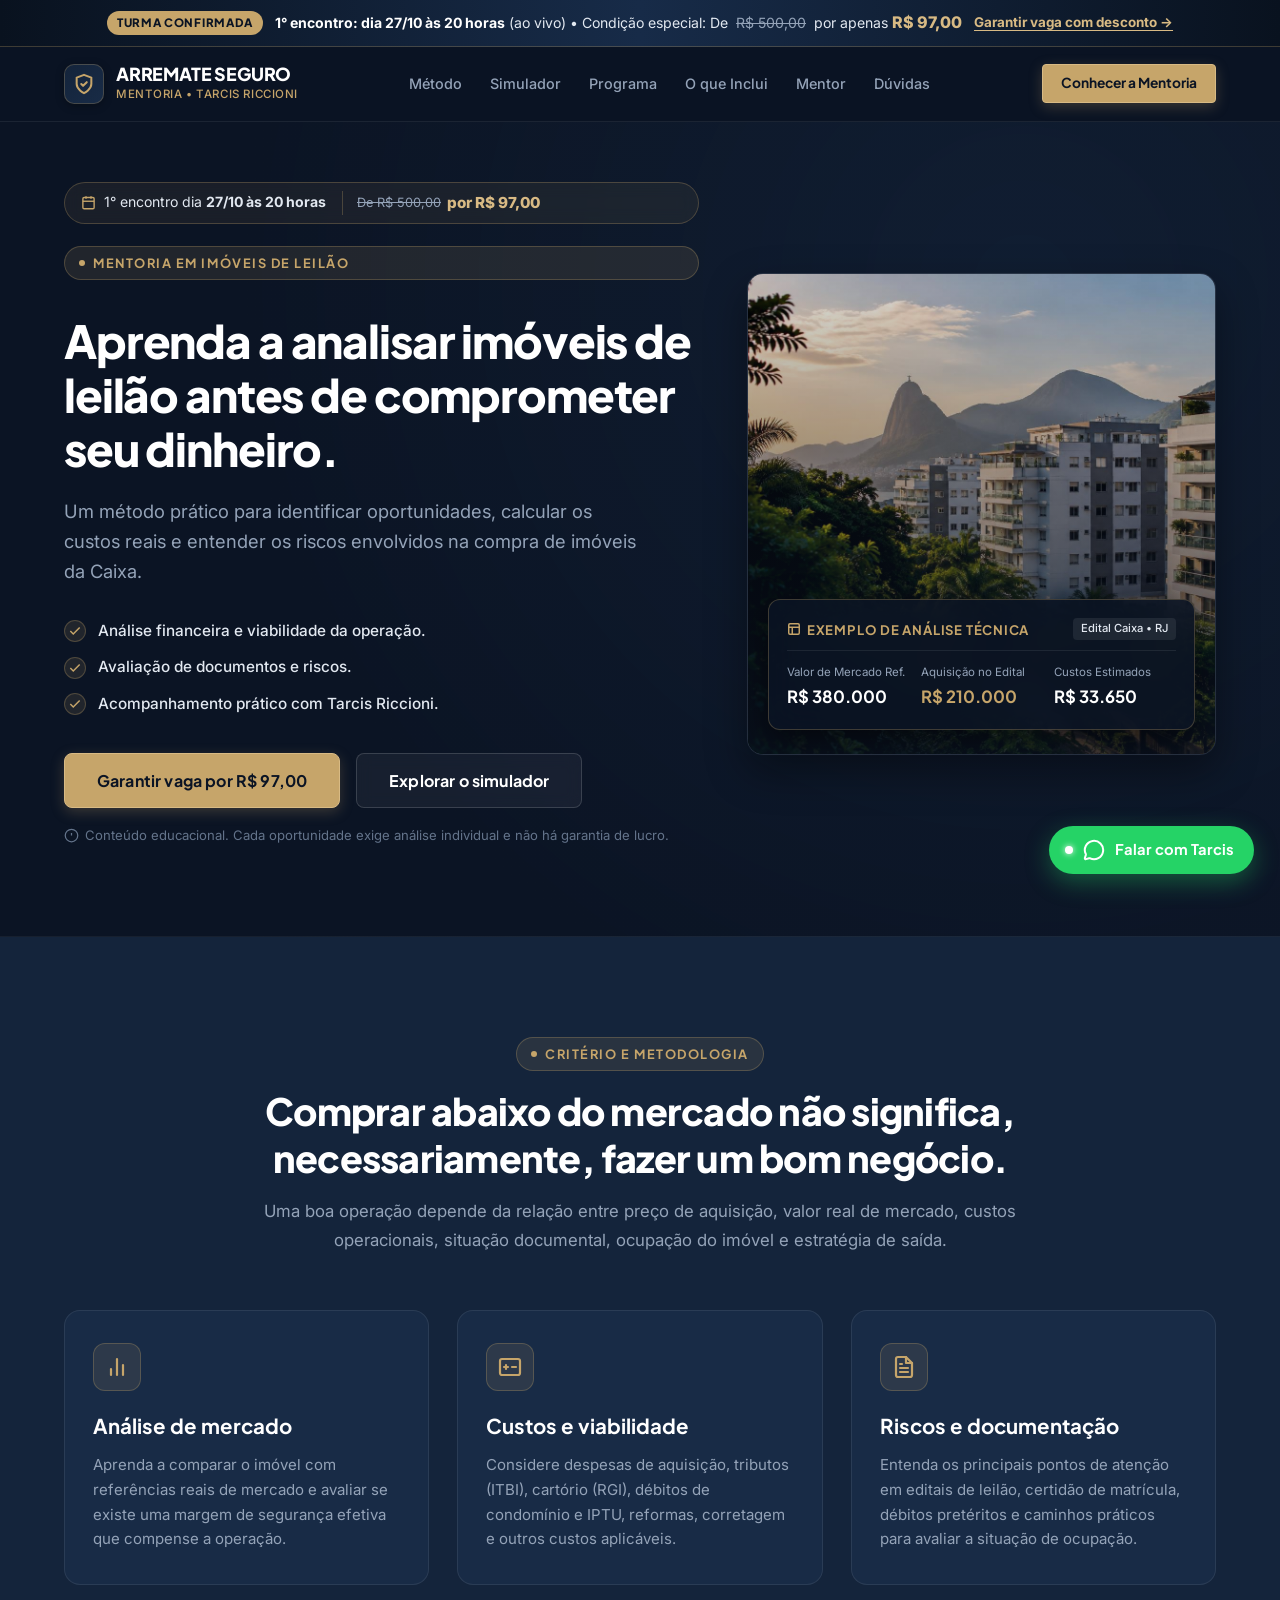
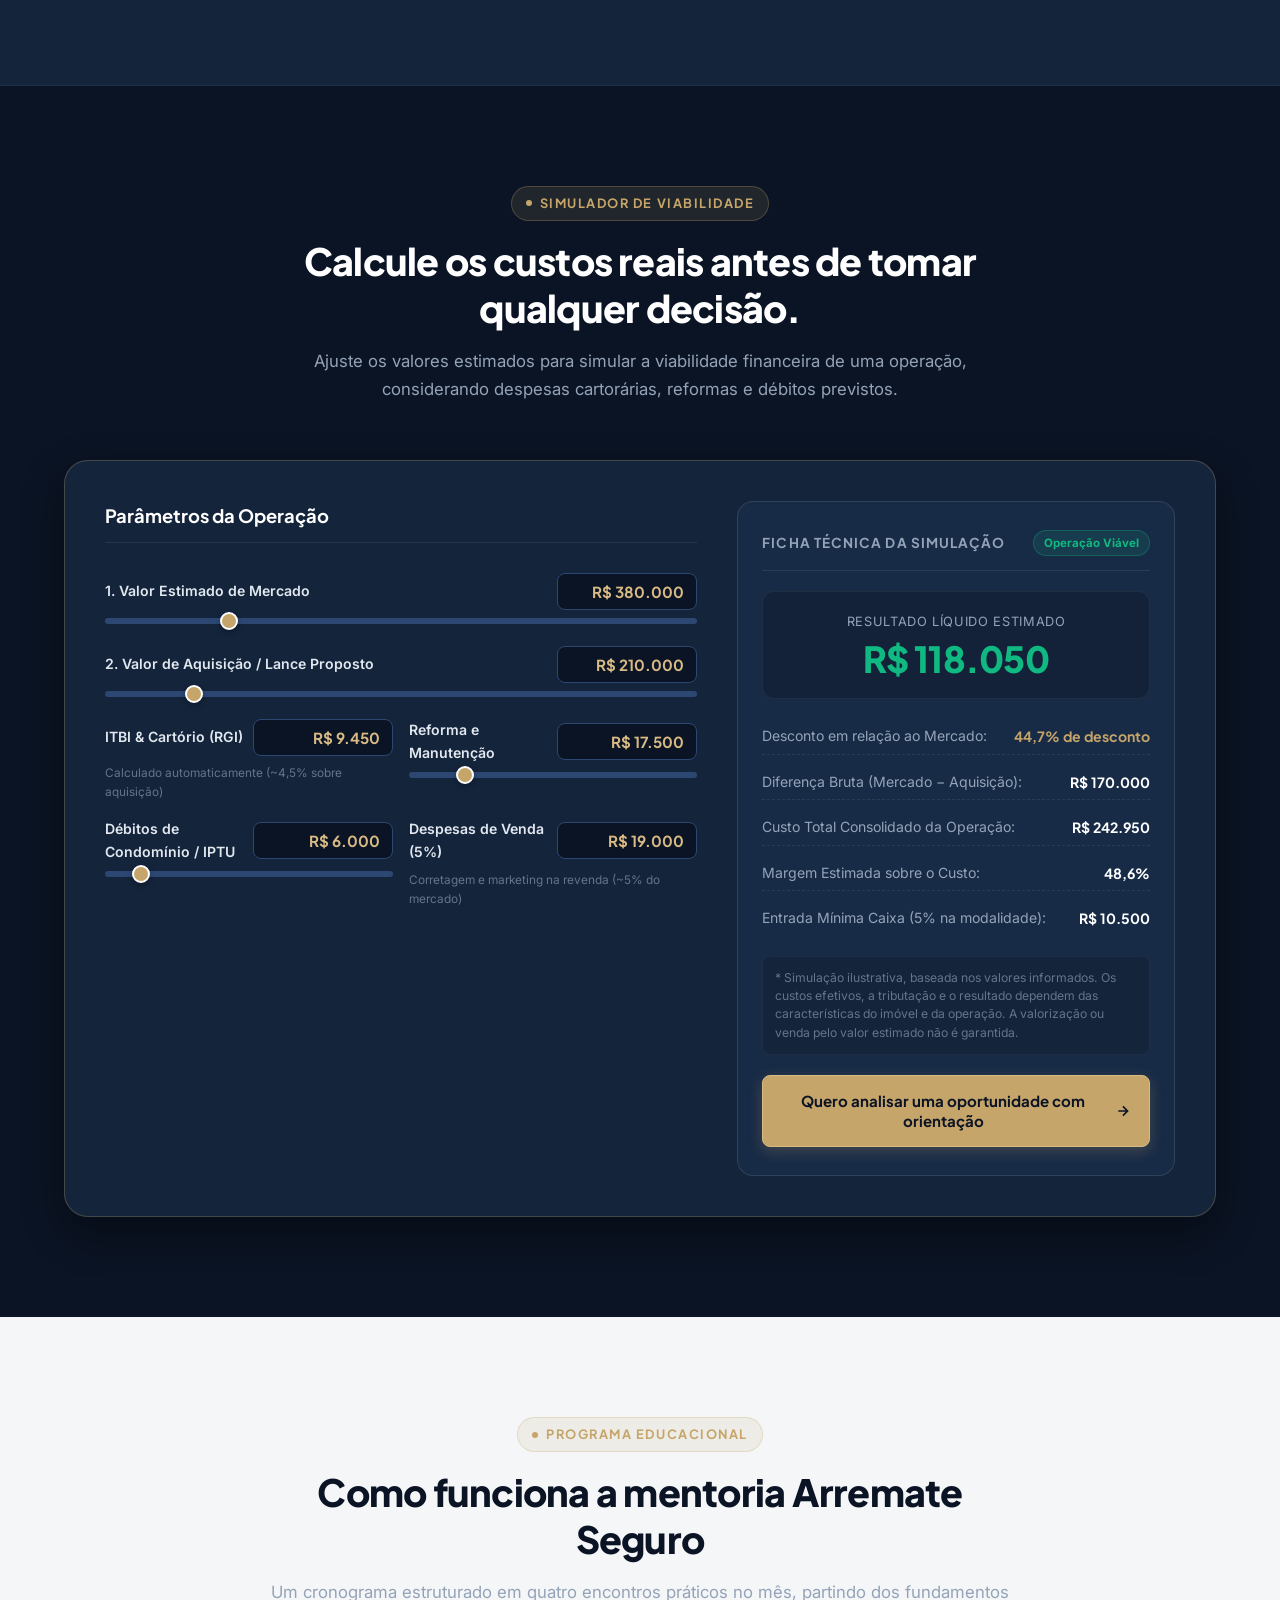
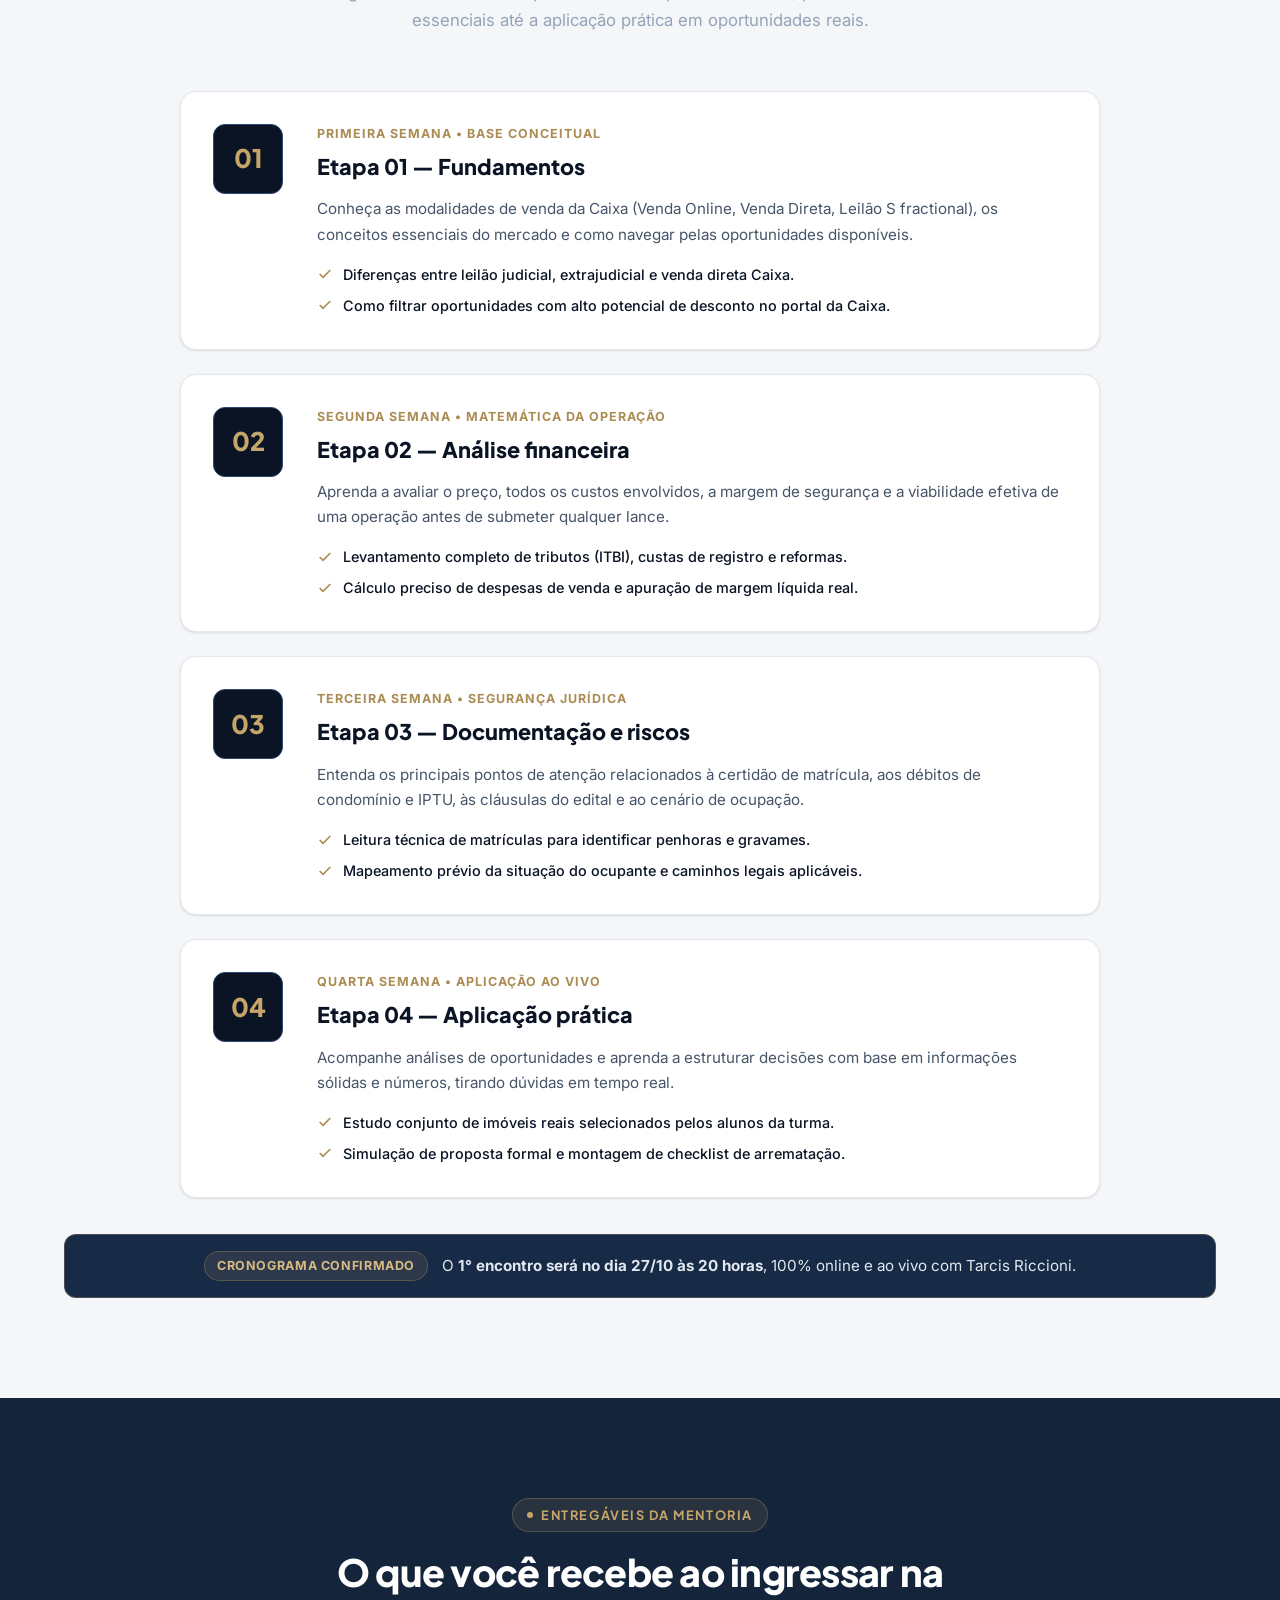
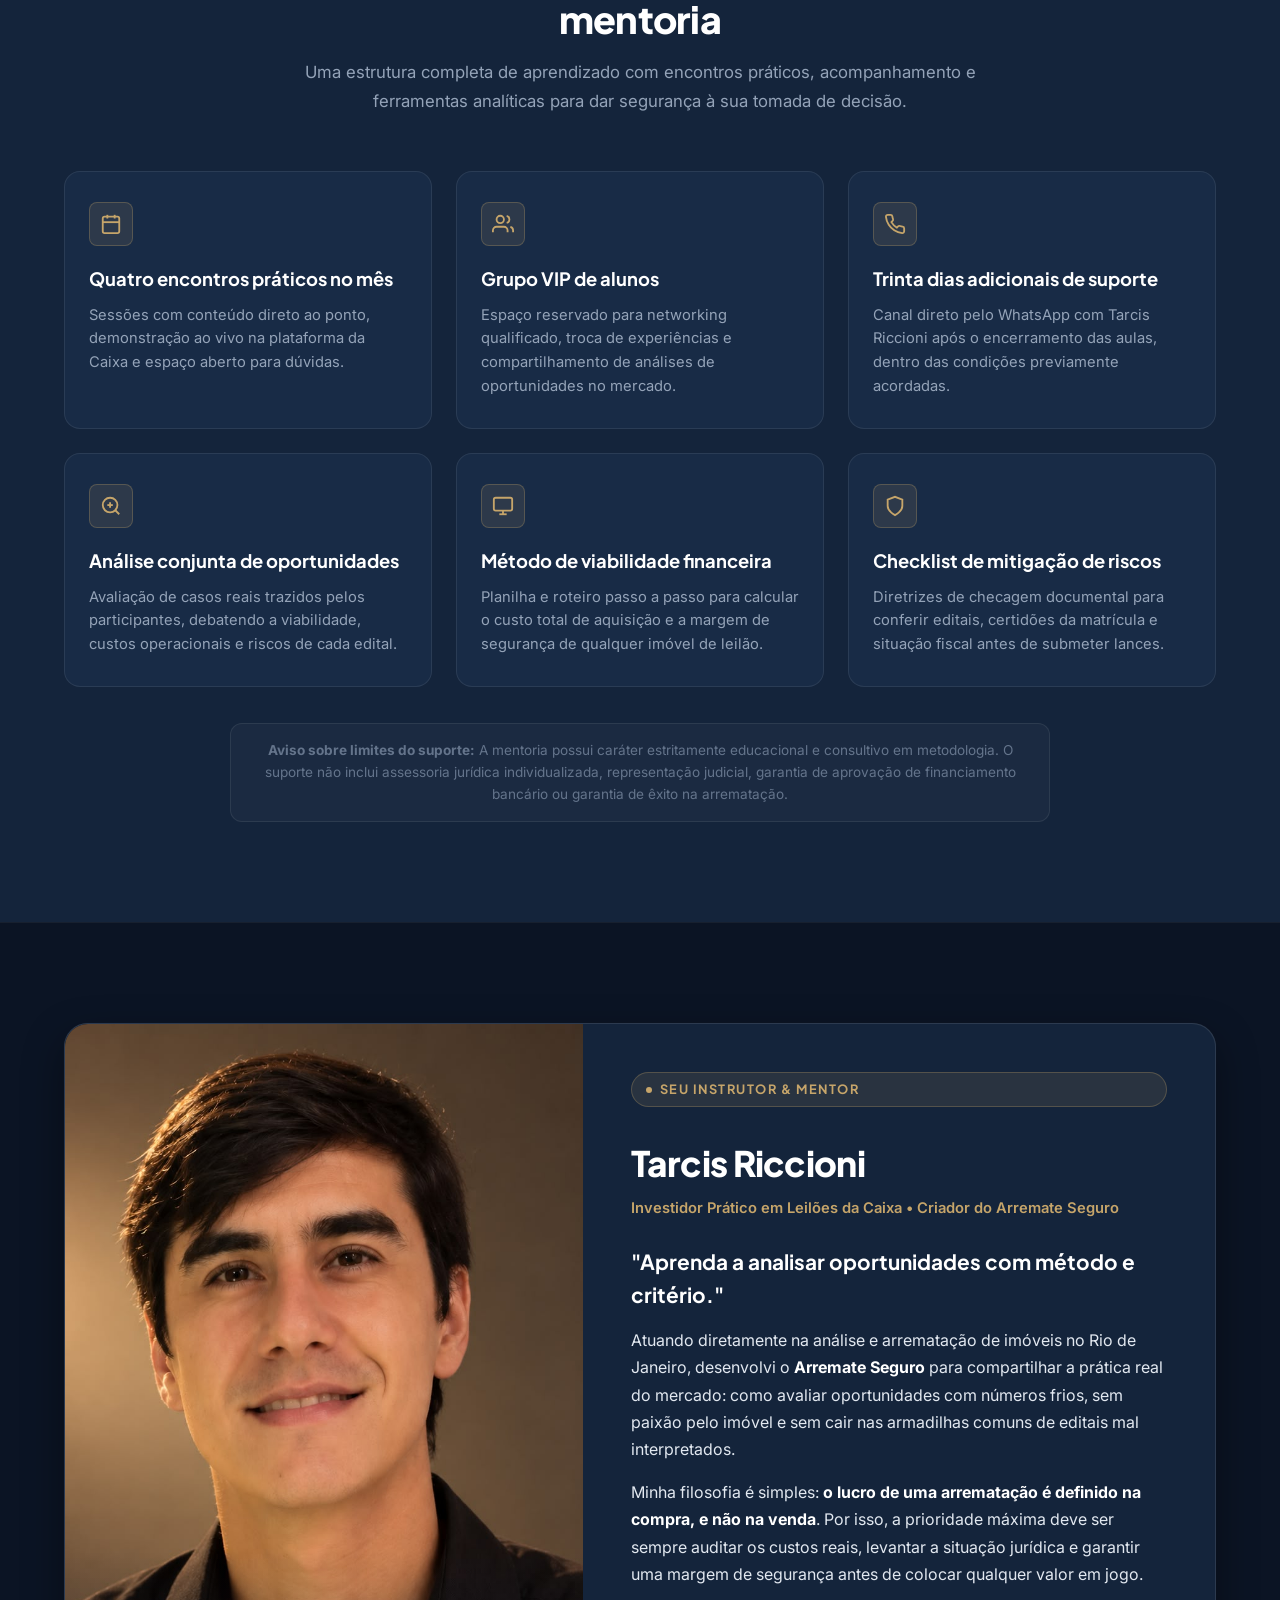
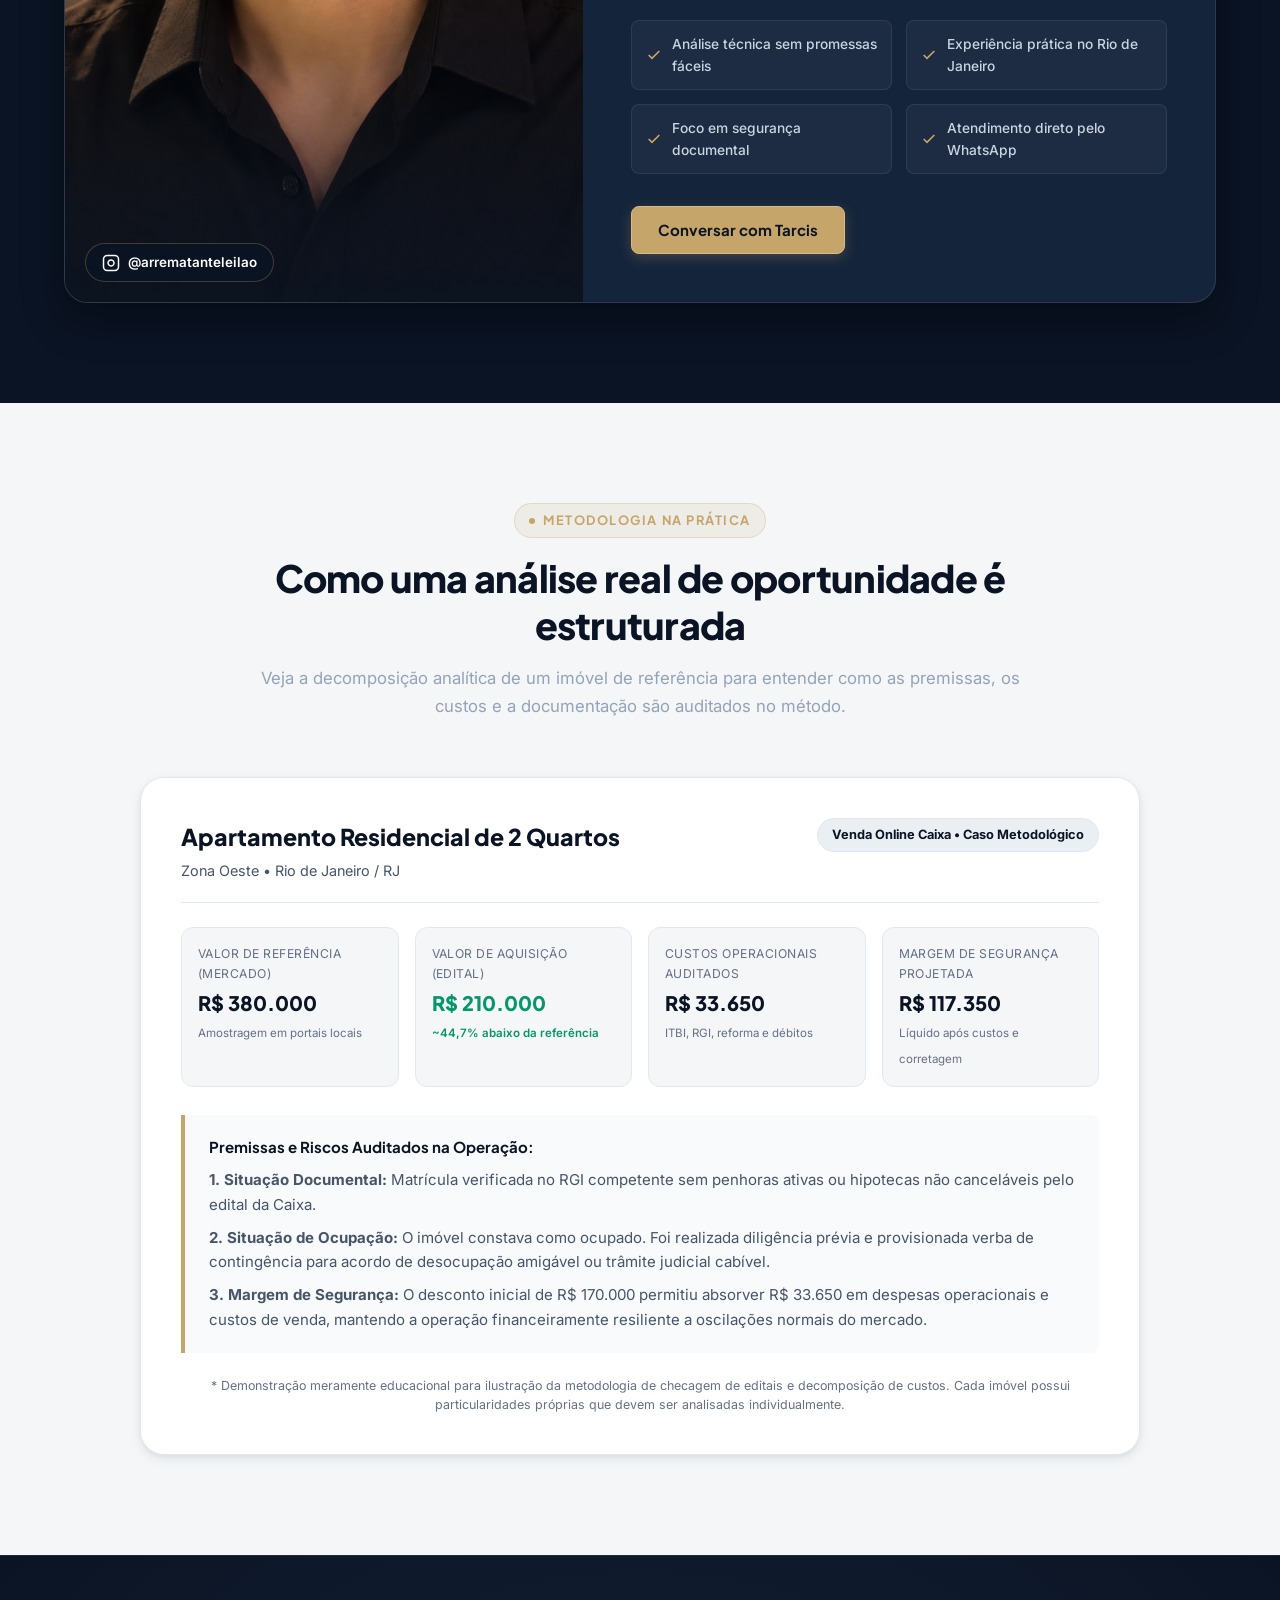
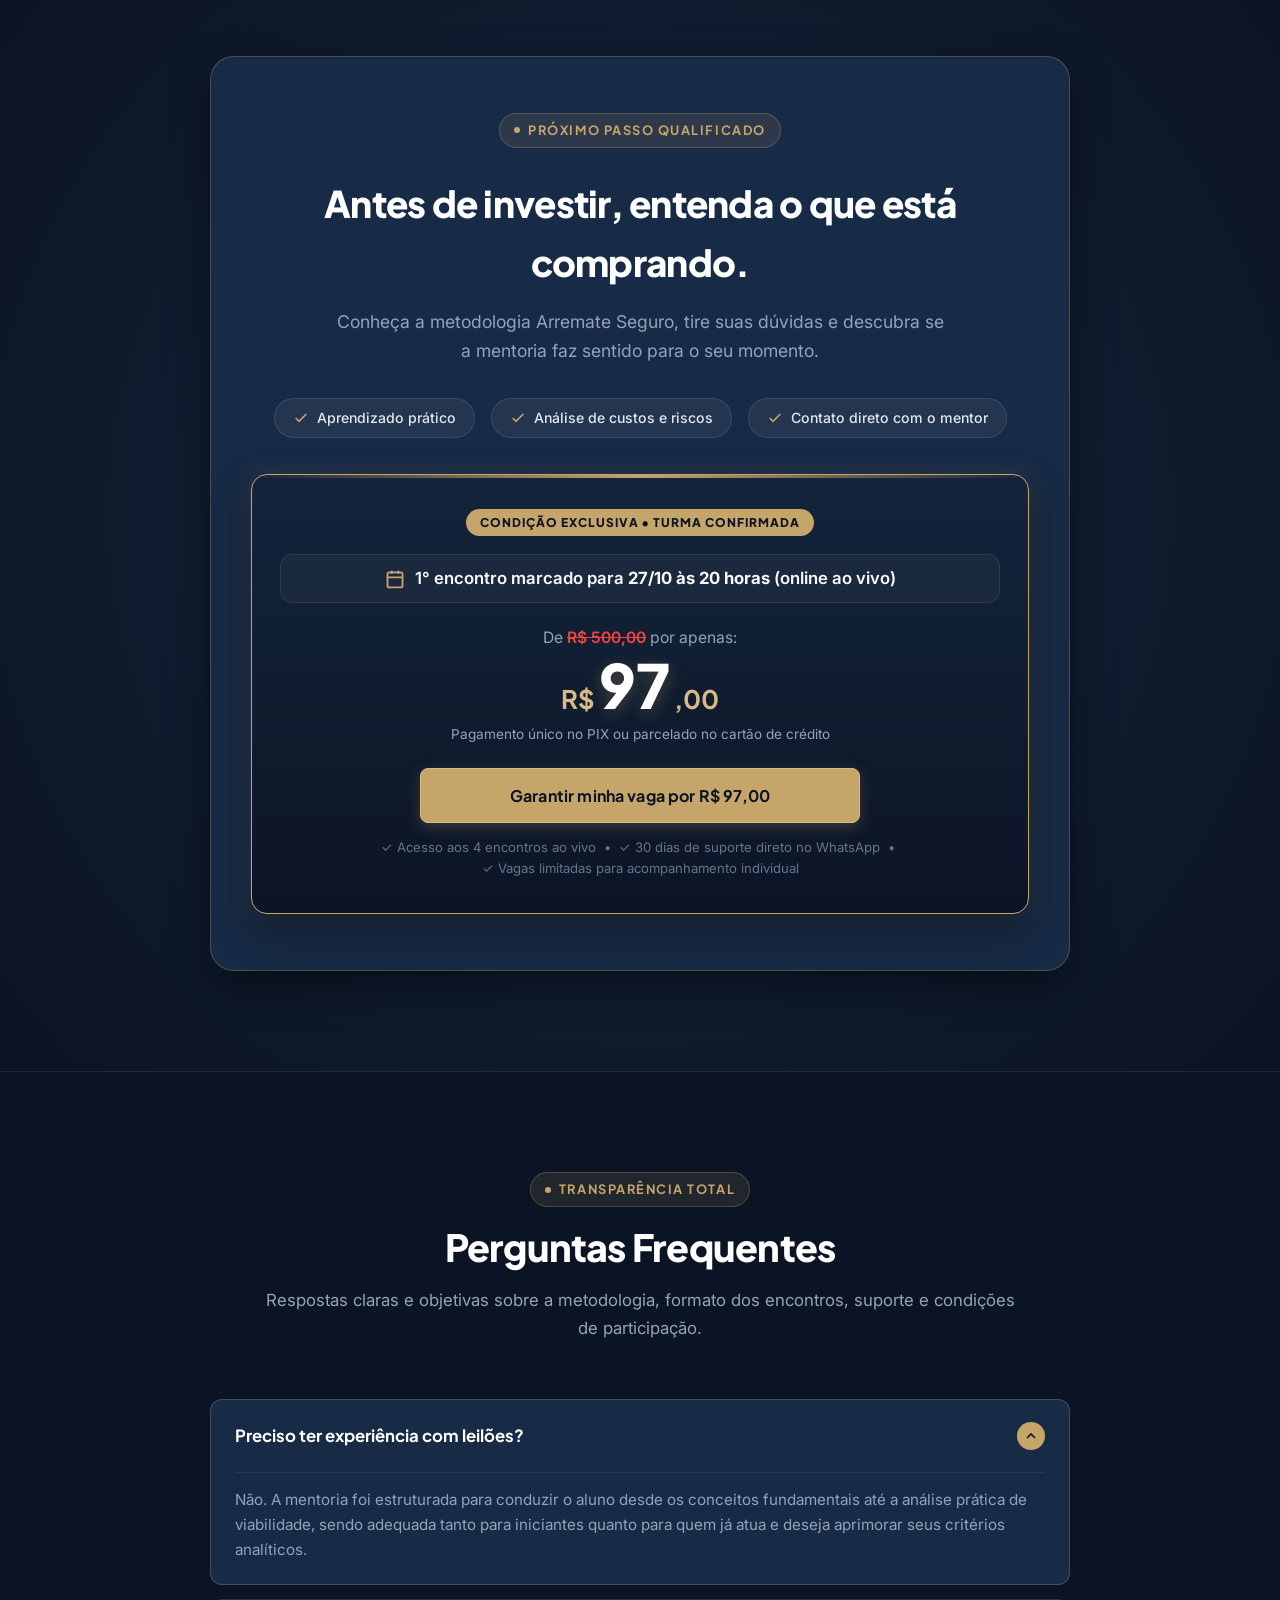
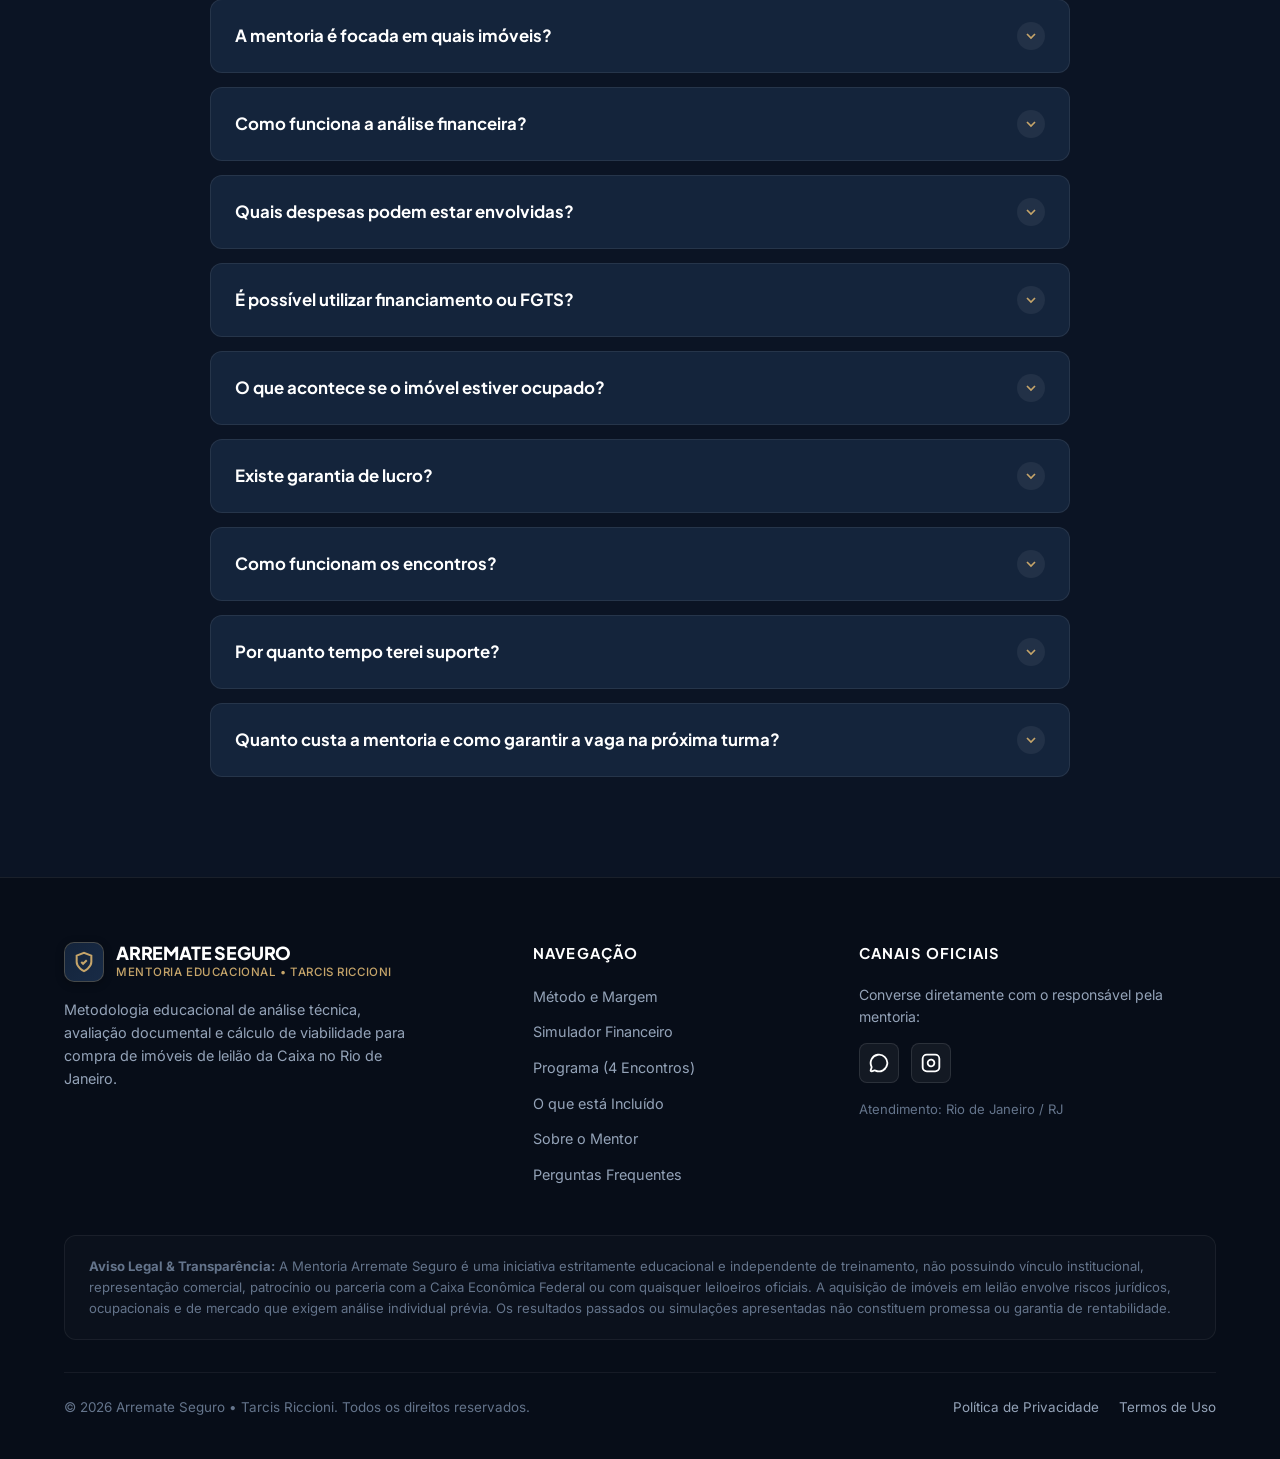
==== commit 070a4cfa: "Atualizar oferta promocional para R$ 97 e data do 1° encontro para 27/10 às 20h nos dois index" ====
--- a/index.html
+++ b/index.html
@@ -62,6 +62,18 @@
 </head>
 <body>
 
+  <!-- Barra de Aviso da Próxima Turma -->
+  <div class="batch-announcement-bar" role="region" aria-label="Aviso de nova turma">
+    <div class="container announcement-content">
+      <span class="announcement-badge">Turma Confirmada</span>
+      <span class="announcement-text">
+        <strong>1° encontro: dia 27/10 às 20 horas</strong> (ao vivo) • Condição especial: 
+        De <del class="old-price">R$ 500,00</del> por apenas <strong class="new-price">R$ 97,00</strong>
+      </span>
+      <a href="#conversao" class="announcement-link">Garantir vaga com desconto &rarr;</a>
+    </div>
+  </div>
+
   <!-- ==========================================================================
        HEADER E NAVEGAÇÃO
        ========================================================================== -->
@@ -129,6 +141,19 @@
           
           <!-- Coluna Esquerda: Proposta de Valor e Benefícios -->
           <div class="hero-content">
+            
+            <!-- Badge de Próxima Turma e Condição Especial -->
+            <div class="hero-batch-badge">
+              <div class="batch-date">
+                <svg width="15" height="15" viewBox="0 0 24 24" fill="none" stroke="currentColor" stroke-width="2.2" aria-hidden="true"><rect x="3" y="4" width="18" height="18" rx="2" ry="2"/><line x1="16" y1="2" x2="16" y2="6"/><line x1="8" y1="2" x2="8" y2="6"/><line x1="3" y1="10" x2="21" y2="10"/></svg>
+                <span>1° encontro dia <strong>27/10 às 20 horas</strong></span>
+              </div>
+              <div class="batch-price-tag">
+                <span class="price-from">De R$ 500,00</span>
+                <span class="price-to">por R$ 97,00</span>
+              </div>
+            </div>
+
             <div class="eyebrow">
               <span class="eyebrow-dot" aria-hidden="true"></span>
               <span>MENTORIA EM IMÓVEIS DE LEILÃO</span>
@@ -166,13 +191,11 @@
 
             <!-- Botões de Ação do Hero -->
             <div class="hero-actions">
-              <a href="https://wa.me/5521986785306?text=Ol%C3%A1%2C%20Tarcis!%20Quero%20conhecer%20a%20mentoria%20Arremate%20Seguro%20e%20saber%20mais%20sobre%20as%20pr%C3%B3ximas%20turmas." 
-                 target="_blank" 
-                 rel="noopener noreferrer" 
+              <a href="#conversao" 
                  class="btn btn-primary btn-lg" 
                  id="heroPrimaryCta"
                  data-track="cta-hero-primary">
-                Quero conhecer a mentoria
+                Garantir vaga por R$ 97,00
               </a>
 
               <a href="#simulador" class="btn btn-secondary btn-lg" id="heroSecondaryCta">
@@ -572,6 +595,12 @@
 
         </div>
 
+        <!-- Card de Aviso com a Data Confirmada da Turma -->
+        <div class="batch-schedule-card">
+          <span class="schedule-pill">Cronograma Confirmado</span>
+          <span>O <strong>1° encontro será no dia 27/10 às 20 horas</strong>, 100% online e ao vivo com Tarcis Riccioni.</span>
+        </div>
+
       </div>
     </section>
 
@@ -870,19 +899,39 @@
             </div>
           </div>
 
-          <div class="conversion-actions">
-            <a href="https://wa.me/5521986785306?text=Ol%C3%A1%2C%20Tarcis!%20Quero%20conversar%20sobre%20a%20mentoria%20Arremate%20Seguro%20e%20saber%20sobre%20as%20condi%C3%A7%C3%B5es%20de%20participa%C3%A7%C3%A3o." 
-               target="_blank" 
-               rel="noopener noreferrer" 
-               class="btn btn-primary btn-lg" 
-               id="conversionCtaBtn"
-               data-track="cta-final-conversao">
-              Quero conversar sobre a mentoria
-            </a>
-
-            <p class="conversion-note">
-              Valores, datas, disponibilidade e condições de participação serão informados antes da inscrição.
-            </p>
+          <!-- Bloco Oficial da Oferta e Inscrição -->
+          <div class="offer-box-container">
+            <span class="offer-header-tag">Condição Exclusiva • Turma Confirmada</span>
+
+            <div class="offer-date-highlight">
+              <svg width="20" height="20" viewBox="0 0 24 24" fill="none" stroke="currentColor" stroke-width="2.2" aria-hidden="true"><rect x="3" y="4" width="18" height="18" rx="2" ry="2"/><line x1="16" y1="2" x2="16" y2="6"/><line x1="8" y1="2" x2="8" y2="6"/><line x1="3" y1="10" x2="21" y2="10"/></svg>
+              <span>1° encontro marcado para <strong>27/10 às 20 horas</strong> (online ao vivo)</span>
+            </div>
+
+            <div class="offer-pricing-row">
+              <span class="offer-pricing-old">De <del>R$ 500,00</del> por apenas:</span>
+              <div class="offer-pricing-main">
+                <span class="currency">R$</span>
+                <span class="value">97</span>
+                <span class="cents">,00</span>
+              </div>
+              <span class="offer-pricing-terms">Pagamento único no PIX ou parcelado no cartão de crédito</span>
+            </div>
+
+            <div class="conversion-actions">
+              <a href="https://wa.me/5521986785306?text=Ol%C3%A1%2C%20Tarcis!%20Quero%20garantir%20minha%20vaga%20na%20mentoria%20Arremate%20Seguro%20por%20R%24%2097%2C00%20para%20o%201%C2%B0%20encontro%20do%20dia%2027%2F10%20%C3%A0s%2020h." 
+                 target="_blank" 
+                 rel="noopener noreferrer" 
+                 class="btn btn-primary btn-lg offer-cta-button" 
+                 id="conversionCtaBtn"
+                 data-track="cta-final-conversao">
+                Garantir minha vaga por R$ 97,00
+              </a>
+
+              <p class="conversion-note">
+                ✓ Acesso aos 4 encontros ao vivo &nbsp;•&nbsp; ✓ 30 dias de suporte direto no WhatsApp &nbsp;•&nbsp; ✓ Vagas limitadas para acompanhamento individual
+              </p>
+            </div>
           </div>
 
         </div>
@@ -1025,7 +1074,7 @@
             </button>
             <div class="faq-body">
               <div class="faq-answer">
-                São quatro encontros práticos distribuídos ao longo de um mês, realizados de forma online, com exposição direta do método e espaço para análise conjunta de editais e oportunidades reais.
+                São quatro encontros práticos distribuídos ao longo de um mês, realizados de forma online, com exposição direta do método e espaço para análise conjunta de editais e oportunidades reais. O <strong>1° encontro desta turma está confirmado para o dia 27/10 às 20 horas</strong>.
               </div>
             </div>
           </div>
@@ -1048,14 +1097,14 @@
           <!-- Pergunta 10 -->
           <div class="faq-item">
             <button class="faq-trigger" type="button" aria-expanded="false">
-              <span class="faq-question">Quanto custa a mentoria e como consultar as próximas turmas?</span>
+              <span class="faq-question">Quanto custa a mentoria e como garantir a vaga na próxima turma?</span>
               <div class="faq-icon-indicator" aria-hidden="true">
                 <svg width="16" height="16" viewBox="0 0 24 24" fill="none" stroke="currentColor" stroke-width="2.5"><polyline points="6 9 12 15 18 9"/></svg>
               </div>
             </button>
             <div class="faq-body">
               <div class="faq-answer">
-                Para manter a qualidade e o acompanhamento próximo de cada participante, as turmas são reduzidas. Valores, datas de início e disponibilidade de vagas são informados diretamente pelo WhatsApp antes de qualquer formalização.
+                Nesta turma com 1° encontro confirmado para <strong>27/10 às 20 horas</strong>, disponibilizamos uma condição promocional especial: <strong>de R$ 500,00 por apenas R$ 97,00</strong> (à vista no PIX ou parcelado no cartão). Para assegurar a qualidade e o acompanhamento próximo de cada aluno, as vagas são estritamente limitadas.
               </div>
             </div>
           </div>
--- a/styles.css
+++ b/styles.css
@@ -1954,3 +1954,291 @@
     display: none;
   }
 }
+
+/* ==========================================================================
+   ELEMENTOS DE OFERTA E DATA DA PRÓXIMA TURMA
+   ========================================================================== */
+.batch-announcement-bar {
+  background: linear-gradient(90deg, #09121f 0%, #172b48 50%, #09121f 100%);
+  border-bottom: 1px solid var(--gold-border);
+  padding: 10px 0;
+  font-size: 0.88rem;
+  color: var(--white);
+  position: relative;
+  z-index: 101;
+}
+
+.announcement-content {
+  display: flex;
+  align-items: center;
+  justify-content: center;
+  flex-wrap: wrap;
+  gap: 12px;
+  text-align: center;
+}
+
+.announcement-badge {
+  display: inline-flex;
+  align-items: center;
+  gap: 6px;
+  background: var(--gold-500);
+  color: var(--navy-950);
+  font-family: var(--font-heading);
+  font-weight: 800;
+  font-size: 0.72rem;
+  padding: 3px 10px;
+  border-radius: var(--radius-full);
+  letter-spacing: 0.06em;
+  text-transform: uppercase;
+}
+
+.announcement-text {
+  color: #E2E8F0;
+}
+
+.announcement-text strong {
+  color: #FFFFFF;
+}
+
+.announcement-text .old-price {
+  color: var(--text-secondary-dark);
+  text-decoration: line-through;
+  margin: 0 4px;
+}
+
+.announcement-text .new-price {
+  color: var(--gold-400);
+  font-size: 1rem;
+  font-weight: 800;
+}
+
+.announcement-link {
+  color: var(--gold-400);
+  font-weight: 700;
+  font-size: 0.84rem;
+  text-decoration: underline;
+  text-underline-offset: 3px;
+  transition: color 0.2s;
+}
+
+.announcement-link:hover {
+  color: #FFFFFF;
+}
+
+/* Badge no Hero */
+.hero-batch-badge {
+  display: inline-flex;
+  align-items: center;
+  gap: 16px;
+  background: rgba(198, 165, 106, 0.08);
+  border: 1px solid var(--gold-border);
+  padding: 8px 16px;
+  border-radius: var(--radius-full);
+  margin-bottom: 22px;
+  backdrop-filter: blur(8px);
+  flex-wrap: wrap;
+}
+
+.hero-batch-badge .batch-date {
+  display: flex;
+  align-items: center;
+  gap: 8px;
+  font-size: 0.88rem;
+  color: #E2E8F0;
+}
+
+.hero-batch-badge .batch-date svg {
+  color: var(--gold-500);
+  flex-shrink: 0;
+}
+
+.hero-batch-badge .batch-price-tag {
+  display: flex;
+  align-items: center;
+  gap: 6px;
+  font-size: 0.85rem;
+  border-left: 1px solid var(--gold-border);
+  padding-left: 14px;
+}
+
+.hero-batch-badge .price-from {
+  color: var(--text-secondary-dark);
+  text-decoration: line-through;
+  font-size: 0.8rem;
+}
+
+.hero-batch-badge .price-to {
+  color: var(--gold-400);
+  font-weight: 800;
+  font-size: 0.95rem;
+}
+
+/* Card de Aviso no Programa */
+.batch-schedule-card {
+  margin-top: 36px;
+  background: var(--navy-850);
+  border: 1px solid var(--gold-border);
+  border-radius: var(--radius-md);
+  padding: 16px 24px;
+  display: flex;
+  align-items: center;
+  justify-content: center;
+  gap: 14px;
+  flex-wrap: wrap;
+  text-align: center;
+  color: #E2E8F0;
+  font-size: 0.95rem;
+}
+
+.batch-schedule-card .schedule-pill {
+  background: var(--gold-subtle);
+  color: var(--gold-400);
+  border: 1px solid var(--gold-border);
+  font-weight: 700;
+  font-size: 0.78rem;
+  padding: 4px 12px;
+  border-radius: var(--radius-full);
+  text-transform: uppercase;
+  letter-spacing: 0.05em;
+}
+
+/* Card de Oferta na Conversão Final */
+.offer-box-container {
+  margin-top: 28px;
+  background: linear-gradient(180deg, rgba(20, 36, 59, 0.95) 0%, rgba(11, 20, 36, 0.98) 100%);
+  border: 1px solid var(--gold-500);
+  border-radius: var(--radius-lg);
+  padding: 34px 28px;
+  box-shadow: 0 16px 40px rgba(0, 0, 0, 0.4), 0 0 24px rgba(198, 165, 106, 0.15);
+  position: relative;
+  overflow: hidden;
+}
+
+.offer-box-container::before {
+  content: '';
+  position: absolute;
+  top: 0;
+  left: 0;
+  right: 0;
+  height: 3px;
+  background: linear-gradient(90deg, transparent, var(--gold-500), transparent);
+}
+
+.offer-header-tag {
+  display: inline-flex;
+  align-items: center;
+  gap: 8px;
+  background: var(--gold-500);
+  color: var(--navy-950);
+  font-family: var(--font-heading);
+  font-weight: 800;
+  font-size: 0.75rem;
+  padding: 4px 14px;
+  border-radius: var(--radius-full);
+  letter-spacing: 0.08em;
+  text-transform: uppercase;
+  margin-bottom: 18px;
+}
+
+.offer-date-highlight {
+  display: flex;
+  align-items: center;
+  justify-content: center;
+  gap: 10px;
+  color: #F8FAFC;
+  font-size: 1.05rem;
+  font-weight: 600;
+  margin-bottom: 22px;
+  background: rgba(255, 255, 255, 0.04);
+  padding: 10px 18px;
+  border-radius: var(--radius-md);
+  border: 1px solid rgba(255, 255, 255, 0.08);
+}
+
+.offer-date-highlight svg {
+  color: var(--gold-500);
+}
+
+.offer-pricing-row {
+  display: flex;
+  flex-direction: column;
+  align-items: center;
+  gap: 4px;
+  margin-bottom: 22px;
+}
+
+.offer-pricing-old {
+  font-size: 0.98rem;
+  color: var(--text-secondary-dark);
+}
+
+.offer-pricing-old del {
+  color: #EF4444;
+  font-weight: 600;
+}
+
+.offer-pricing-main {
+  display: flex;
+  align-items: baseline;
+  justify-content: center;
+  gap: 4px;
+  font-family: var(--font-heading);
+  color: #FFFFFF;
+}
+
+.offer-pricing-main .currency {
+  font-size: 1.6rem;
+  font-weight: 700;
+  color: var(--gold-400);
+}
+
+.offer-pricing-main .value {
+  font-size: 3.8rem;
+  font-weight: 800;
+  line-height: 1;
+  color: #FFFFFF;
+  text-shadow: 0 4px 16px rgba(198, 165, 106, 0.3);
+}
+
+.offer-pricing-main .cents {
+  font-size: 1.6rem;
+  font-weight: 700;
+  color: var(--gold-400);
+}
+
+.offer-pricing-terms {
+  font-size: 0.85rem;
+  color: var(--text-secondary-dark);
+}
+
+.offer-cta-button {
+  width: 100%;
+  max-width: 440px;
+  margin: 0 auto;
+}
+
+@media (max-width: 640px) {
+  .hero-batch-badge {
+    border-radius: var(--radius-md);
+    flex-direction: column;
+    align-items: flex-start;
+    gap: 8px;
+  }
+  .hero-batch-badge .batch-price-tag {
+    border-left: 0;
+    padding-left: 0;
+    border-top: 1px solid var(--gold-border);
+    padding-top: 6px;
+    width: 100%;
+  }
+  .offer-box-container {
+    padding: 24px 16px;
+  }
+  .offer-pricing-main .value {
+    font-size: 3rem;
+  }
+  .announcement-content {
+    flex-direction: column;
+    gap: 6px;
+  }
+}
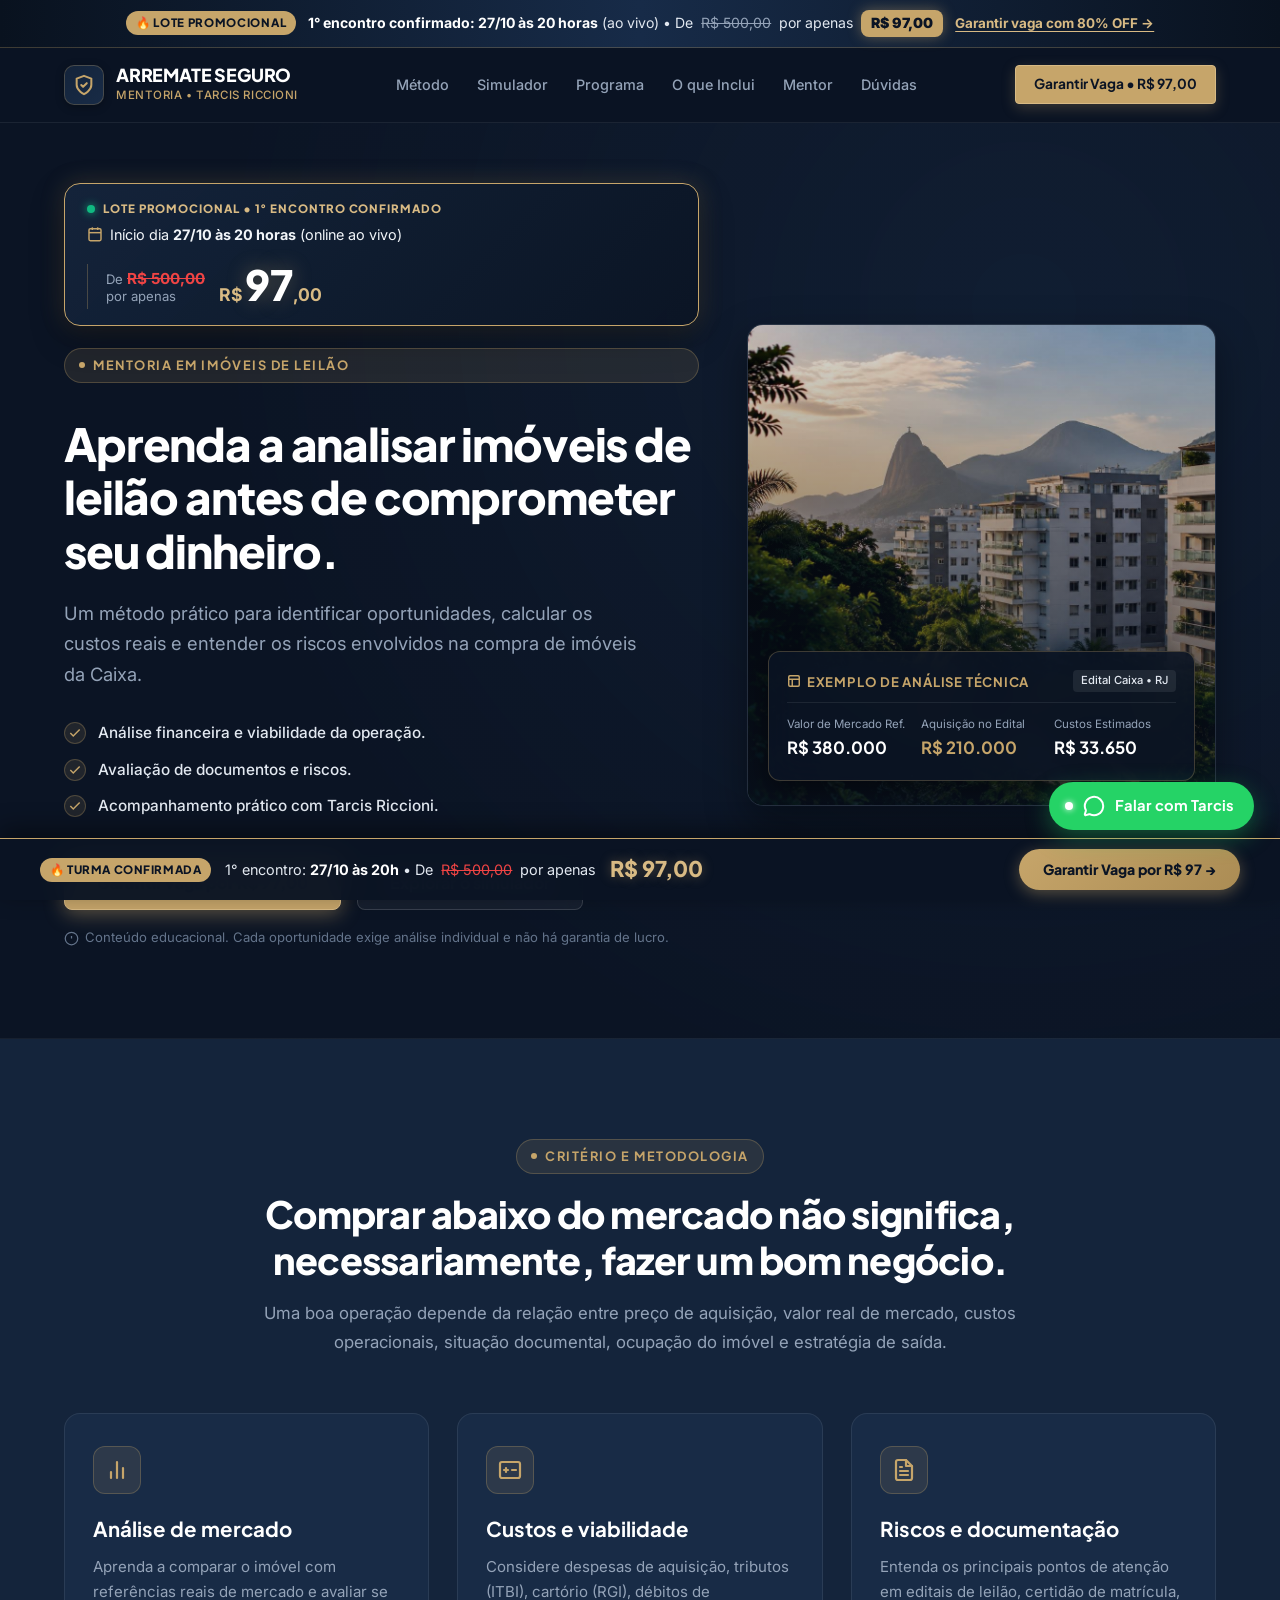
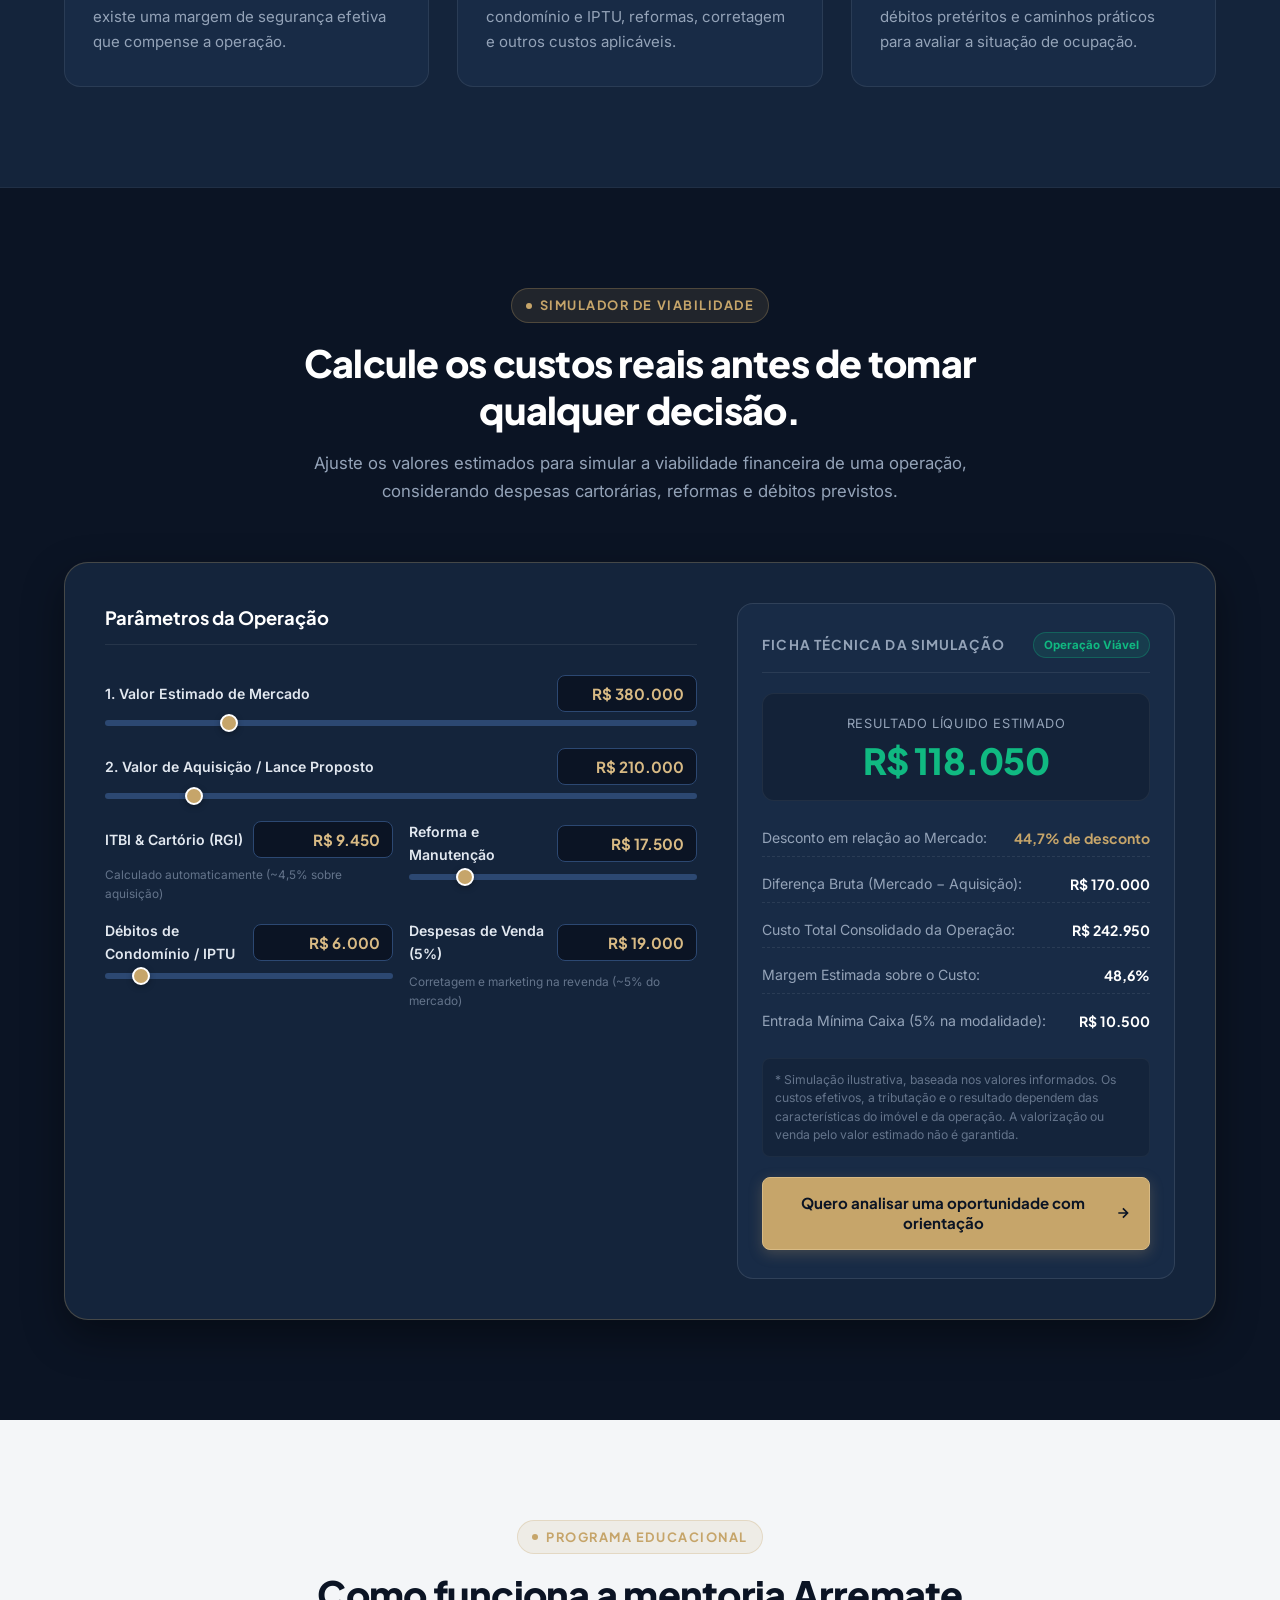
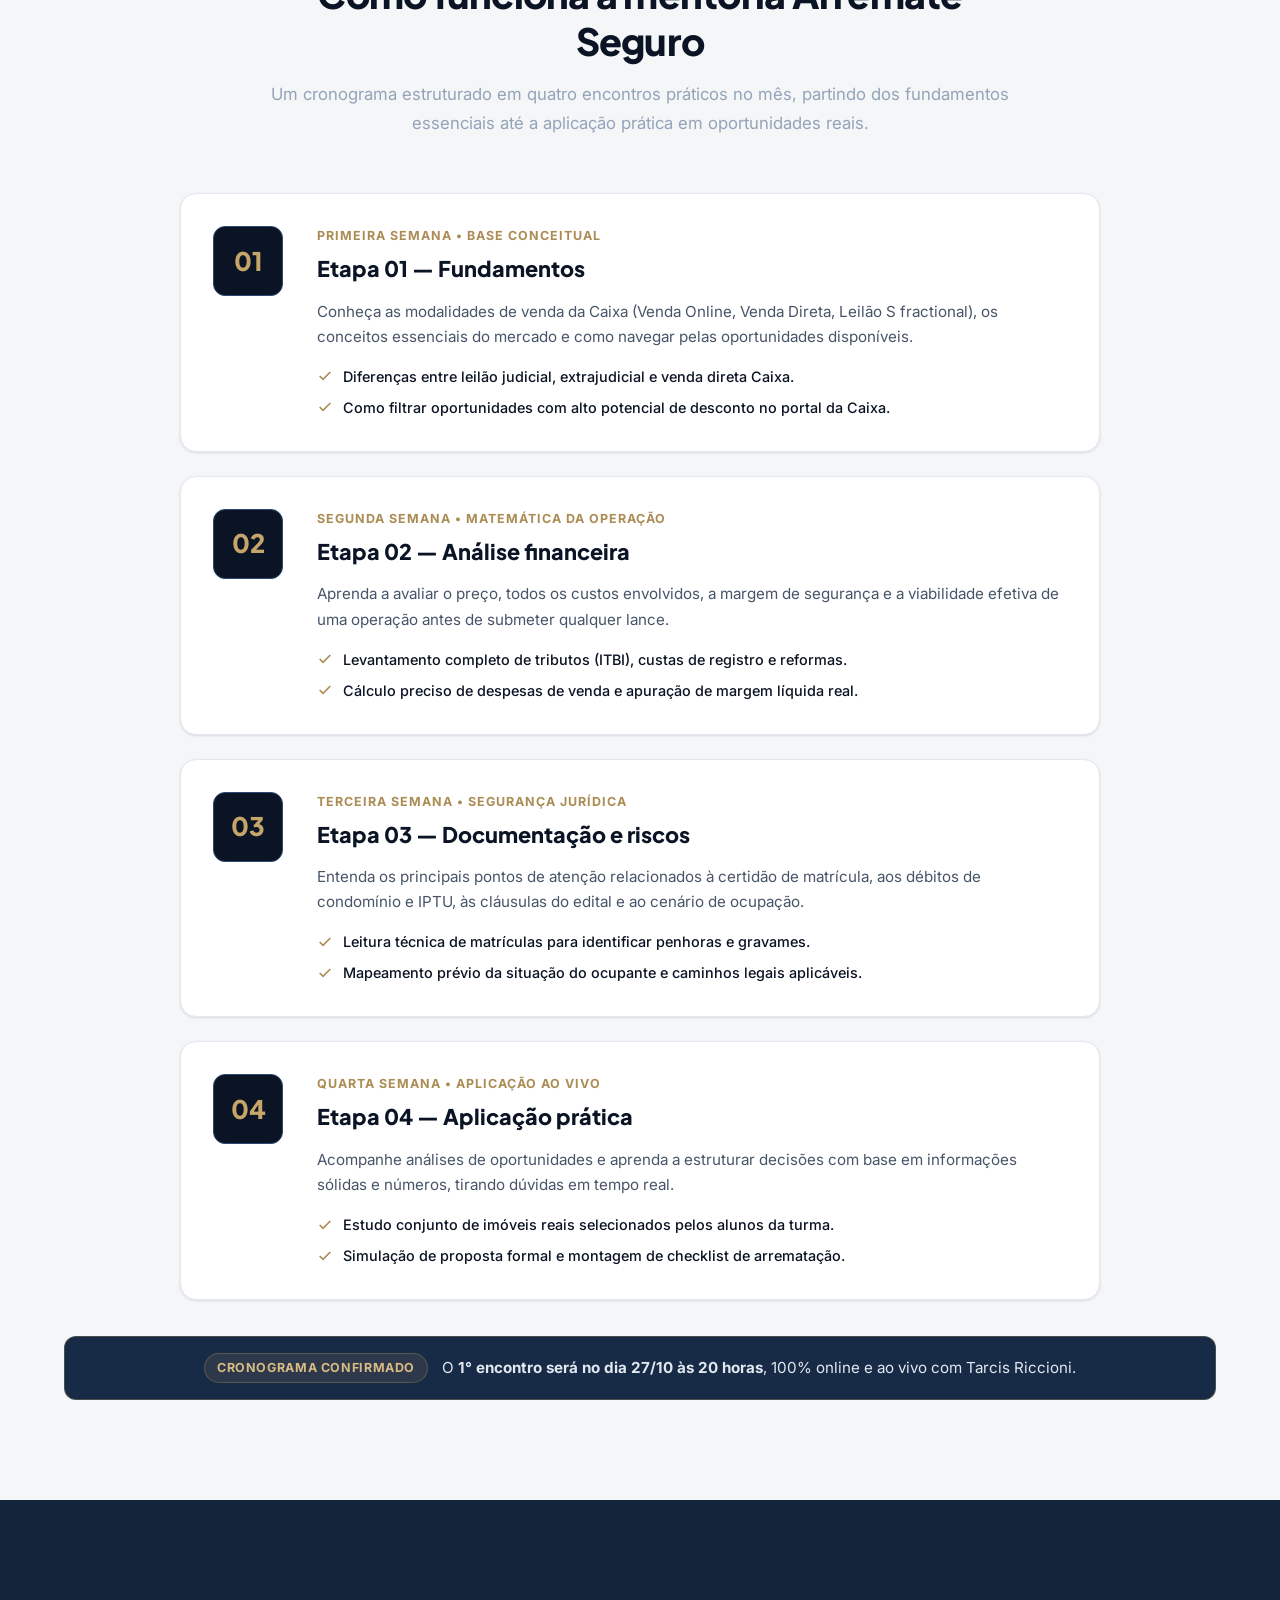
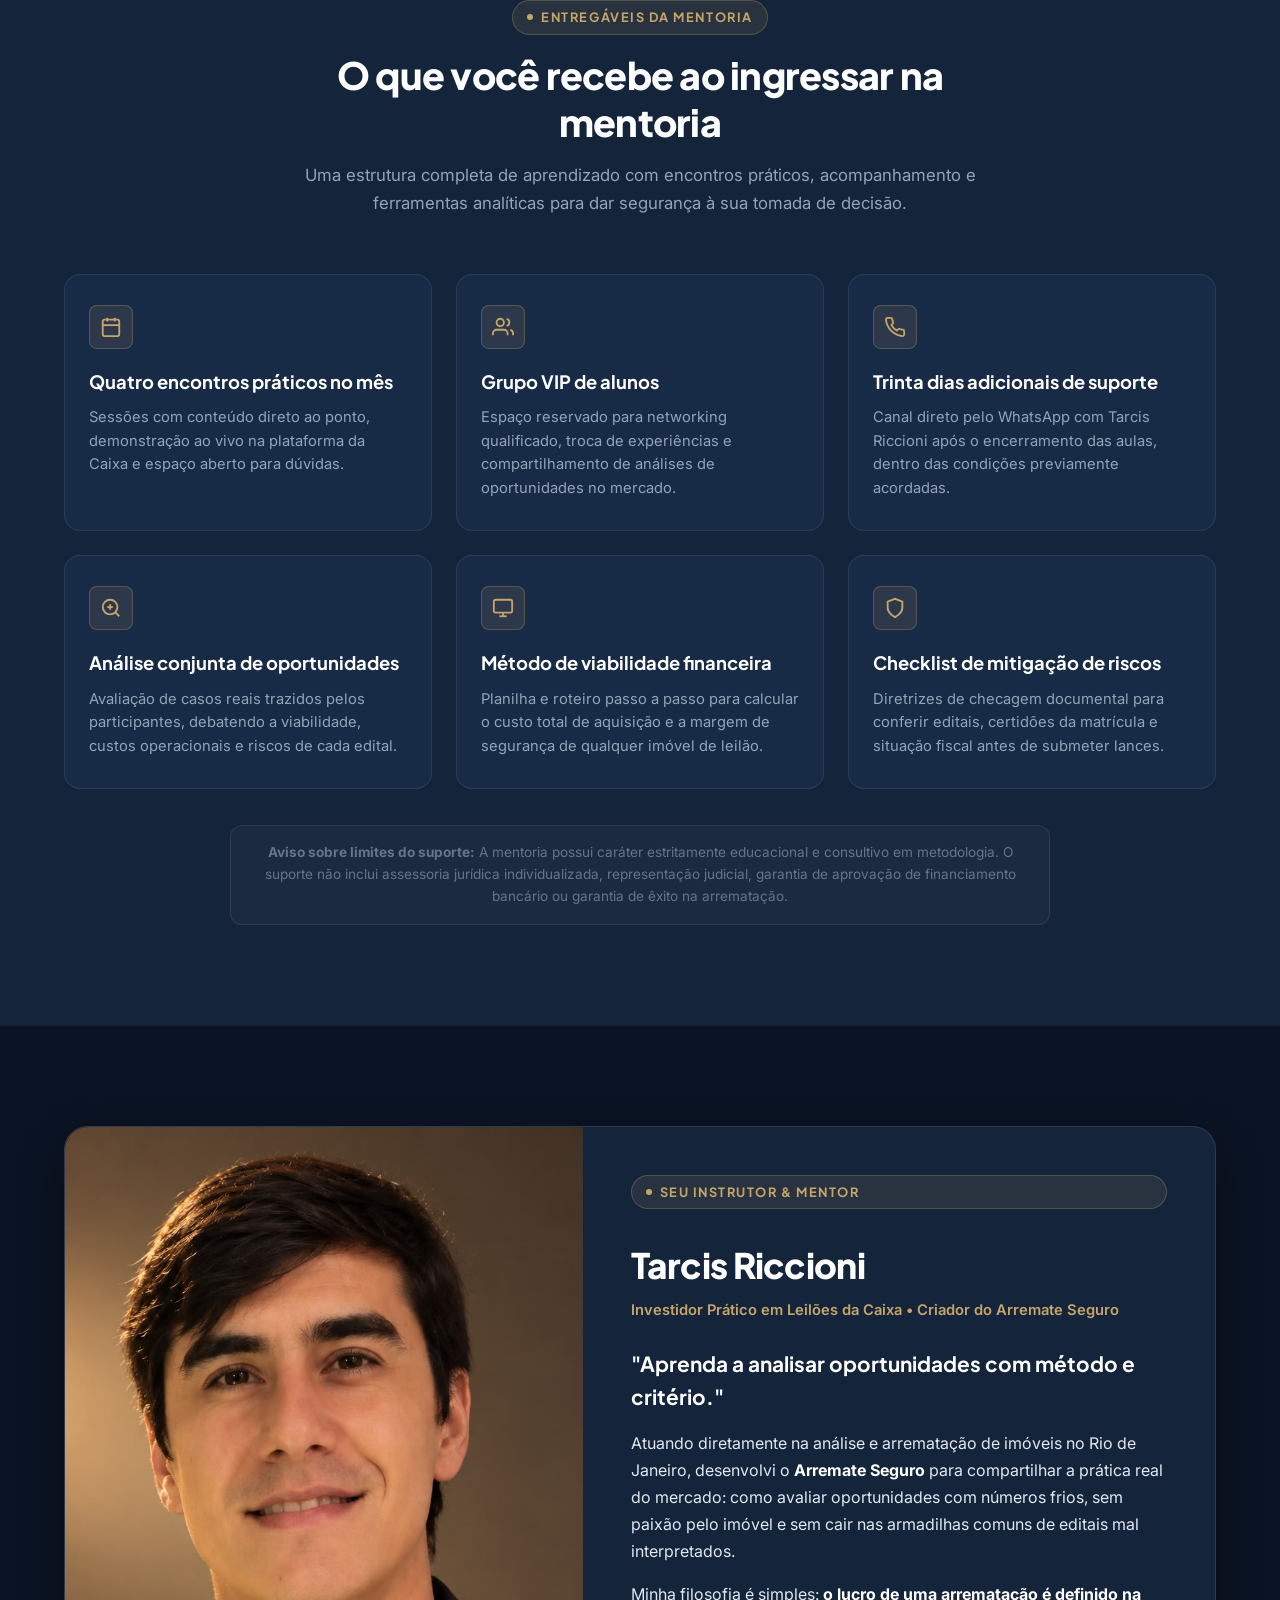
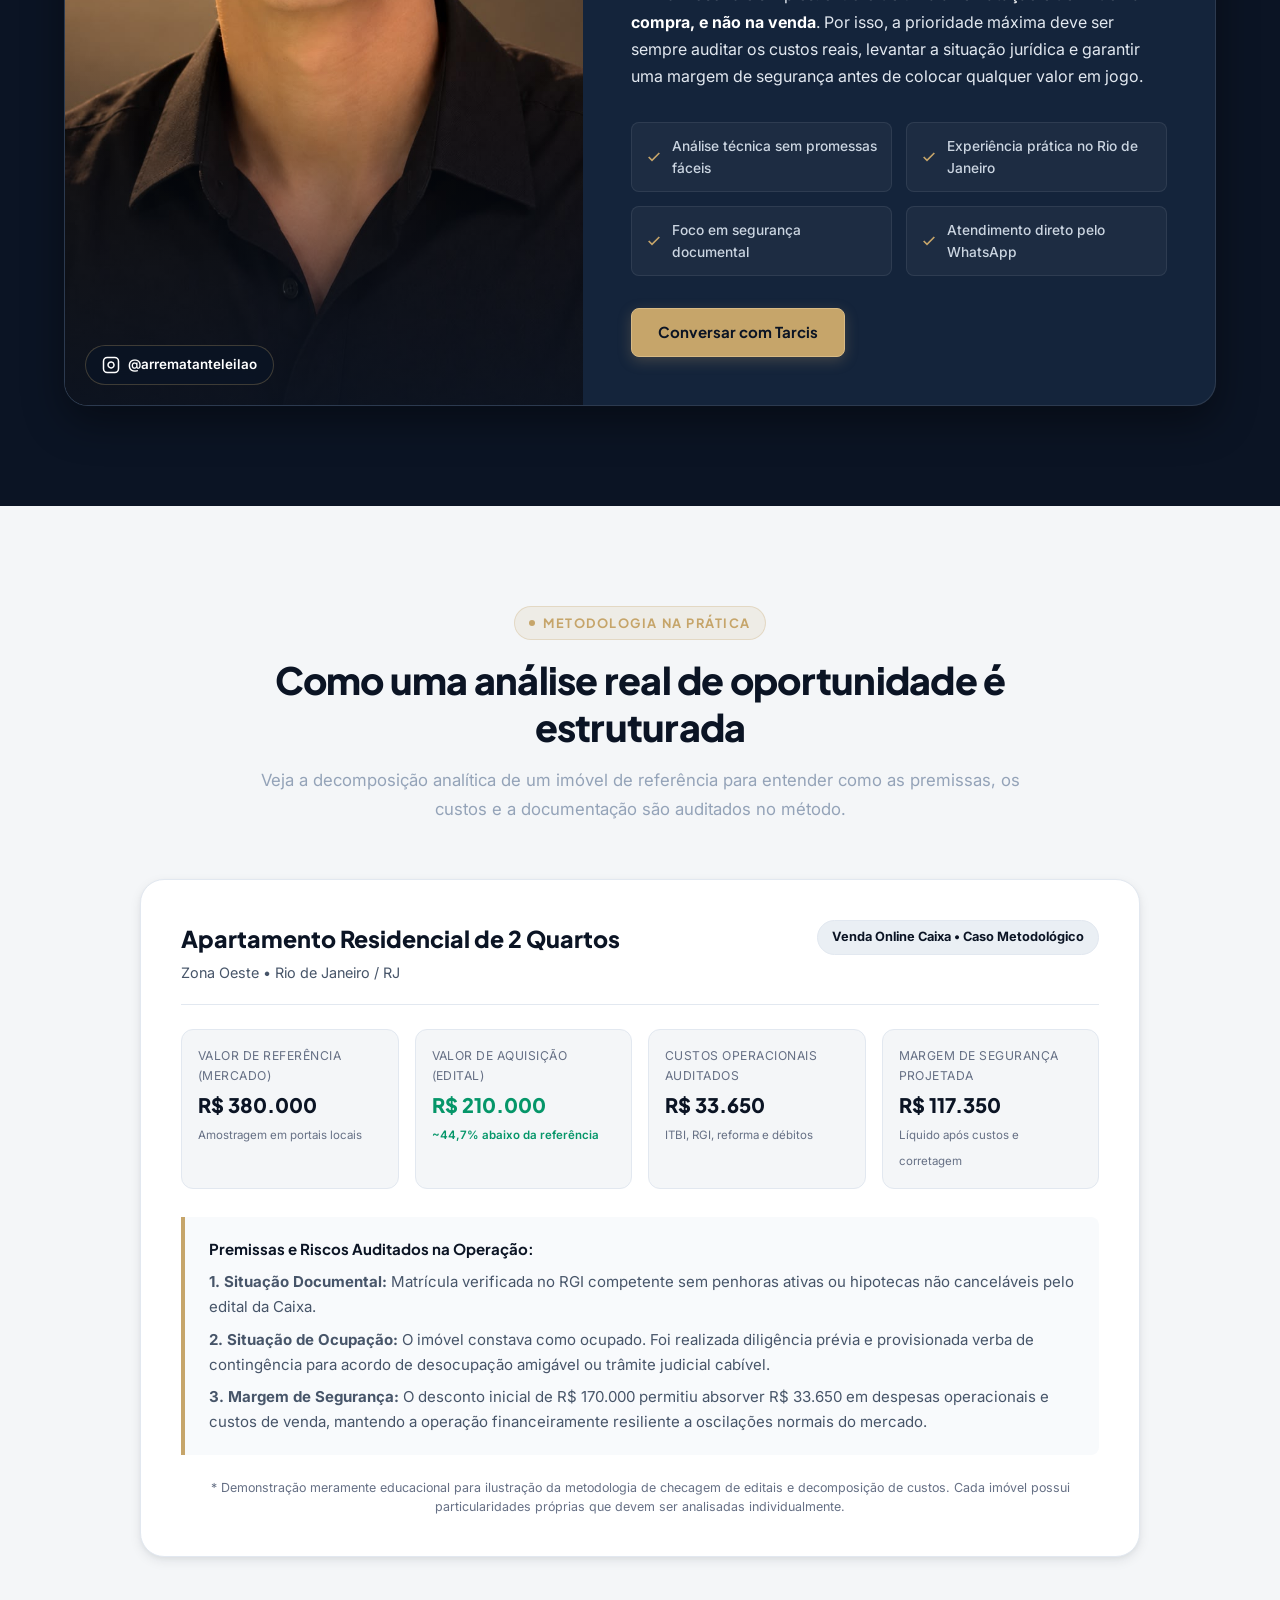
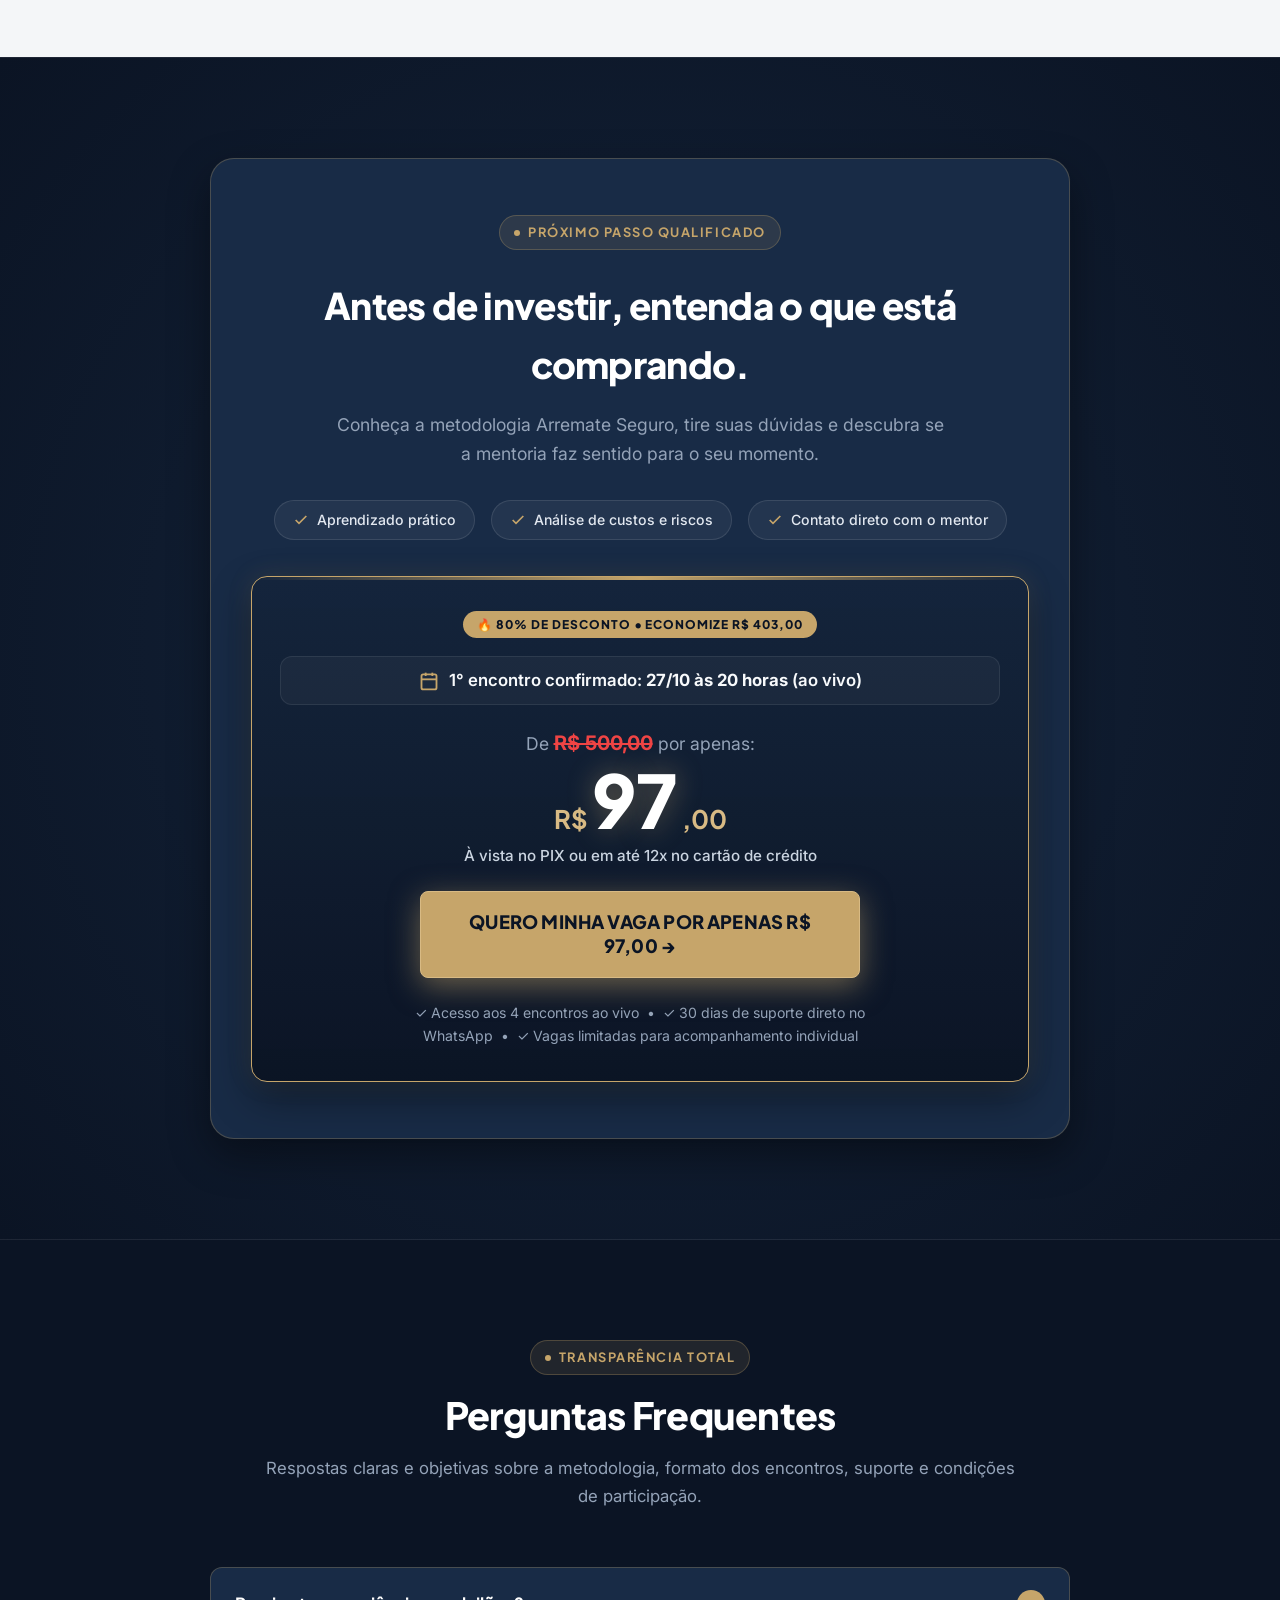
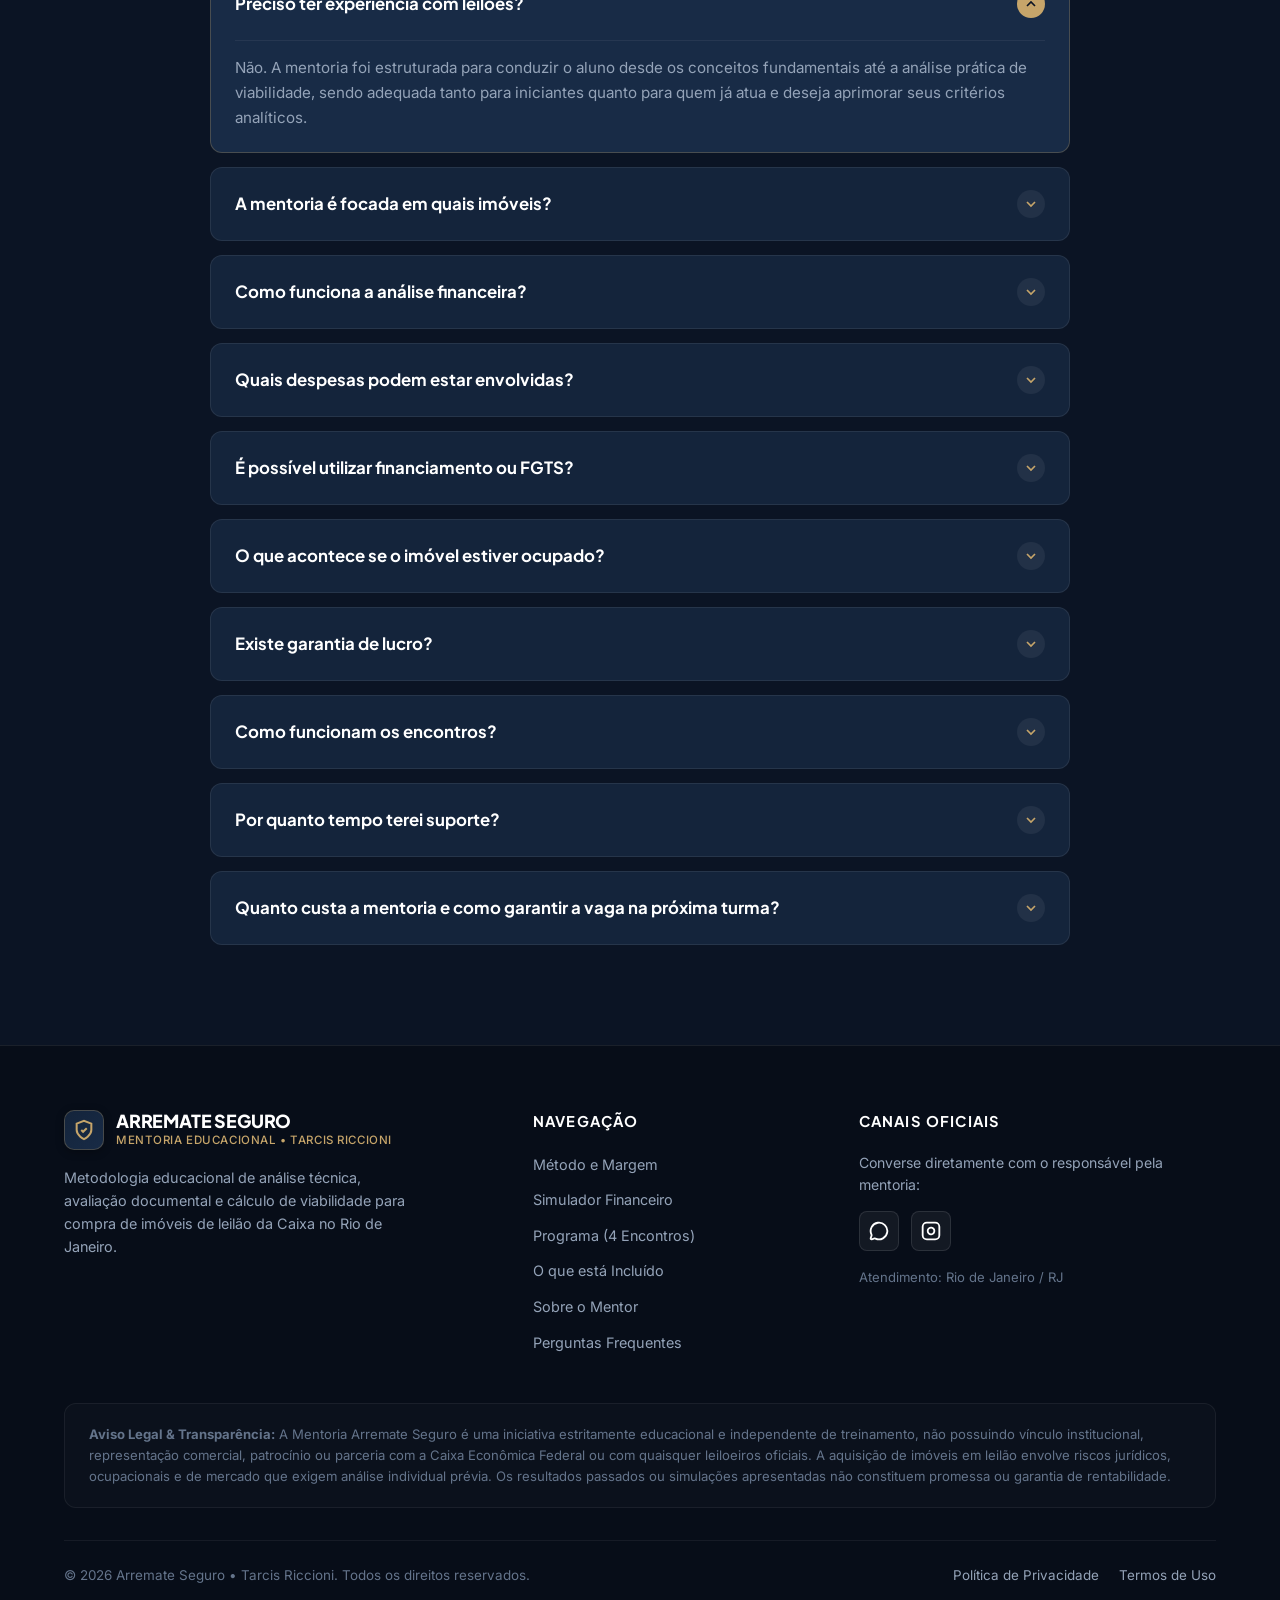
==== commit f9278608: "feat: colocar precos e condicoes em maxima evidencia em index e index2 com sticky bar, spotlights e " ====
--- a/index.html
+++ b/index.html
@@ -65,12 +65,11 @@
   <!-- Barra de Aviso da Próxima Turma -->
   <div class="batch-announcement-bar" role="region" aria-label="Aviso de nova turma">
     <div class="container announcement-content">
-      <span class="announcement-badge">Turma Confirmada</span>
+      <span class="announcement-badge">🔥 Lote Promocional</span>
       <span class="announcement-text">
-        <strong>1° encontro: dia 27/10 às 20 horas</strong> (ao vivo) • Condição especial: 
-        De <del class="old-price">R$ 500,00</del> por apenas <strong class="new-price">R$ 97,00</strong>
+        <strong>1° encontro confirmado: 27/10 às 20 horas</strong> (ao vivo) • De <del class="old-price">R$ 500,00</del> por apenas <span class="price-highlight">R$ 97,00</span>
       </span>
-      <a href="#conversao" class="announcement-link">Garantir vaga com desconto &rarr;</a>
+      <a href="#conversao" class="announcement-link">Garantir vaga com 80% OFF &rarr;</a>
     </div>
   </div>
 
@@ -107,15 +106,13 @@
         </ul>
       </nav>
 
-      <!-- Botão de Ação do Header -->
+      <!-- Botão de Ação do Header com Preço em Destaque -->
       <div class="nav-actions">
-        <a href="https://wa.me/5521986785306?text=Ol%C3%A1%2C%20Tarcis!%20Gostaria%20de%20conhecer%20a%20mentoria%20Arremate%20Seguro%20e%20tirar%20algumas%20d%C3%BAvidas." 
-           target="_blank" 
-           rel="noopener noreferrer" 
+        <a href="#conversao" 
            class="btn btn-primary btn-sm"
            id="headerCtaBtn"
            data-track="cta-header">
-          Conhecer a Mentoria
+          Garantir Vaga • R$ 97,00
         </a>
 
         <!-- Botão Mobile Hamburger -->
@@ -142,15 +139,27 @@
           <!-- Coluna Esquerda: Proposta de Valor e Benefícios -->
           <div class="hero-content">
             
-            <!-- Badge de Próxima Turma e Condição Especial -->
-            <div class="hero-batch-badge">
-              <div class="batch-date">
-                <svg width="15" height="15" viewBox="0 0 24 24" fill="none" stroke="currentColor" stroke-width="2.2" aria-hidden="true"><rect x="3" y="4" width="18" height="18" rx="2" ry="2"/><line x1="16" y1="2" x2="16" y2="6"/><line x1="8" y1="2" x2="8" y2="6"/><line x1="3" y1="10" x2="21" y2="10"/></svg>
-                <span>1° encontro dia <strong>27/10 às 20 horas</strong></span>
-              </div>
-              <div class="batch-price-tag">
-                <span class="price-from">De R$ 500,00</span>
-                <span class="price-to">por R$ 97,00</span>
+            <!-- Spotlight de Oferta em Grande Evidência -->
+            <div class="hero-offer-spotlight">
+              <div class="spotlight-info">
+                <div class="spotlight-badge">
+                  <span class="spotlight-pulse"></span>
+                  Lote Promocional • 1° Encontro Confirmado
+                </div>
+                <div class="spotlight-date">
+                  <svg width="16" height="16" viewBox="0 0 24 24" fill="none" stroke="currentColor" stroke-width="2.2" aria-hidden="true"><rect x="3" y="4" width="18" height="18" rx="2" ry="2"/><line x1="16" y1="2" x2="16" y2="6"/><line x1="8" y1="2" x2="8" y2="6"/><line x1="3" y1="10" x2="21" y2="10"/></svg>
+                  <span>Início dia <strong>27/10 às 20 horas</strong> (online ao vivo)</span>
+                </div>
+              </div>
+              <div class="spotlight-pricing">
+                <div class="spotlight-from">
+                  De <del>R$ 500,00</del><br>por apenas
+                </div>
+                <div class="spotlight-to">
+                  <span class="curr">R$</span>
+                  <span class="amount">97</span>
+                  <span class="fraction">,00</span>
+                </div>
               </div>
             </div>
 
@@ -194,7 +203,8 @@
               <a href="#conversao" 
                  class="btn btn-primary btn-lg" 
                  id="heroPrimaryCta"
-                 data-track="cta-hero-primary">
+                 data-track="cta-hero-primary"
+                 style="box-shadow: 0 4px 20px rgba(198, 165, 106, 0.45); font-weight: 800;">
                 Garantir vaga por R$ 97,00
               </a>
 
@@ -899,23 +909,23 @@
             </div>
           </div>
 
-          <!-- Bloco Oficial da Oferta e Inscrição -->
+          <!-- Bloco Oficial da Oferta e Inscrição em Grande Evidência -->
           <div class="offer-box-container">
-            <span class="offer-header-tag">Condição Exclusiva • Turma Confirmada</span>
+            <span class="offer-header-tag">🔥 80% DE DESCONTO • ECONOMIZE R$ 403,00</span>
 
             <div class="offer-date-highlight">
               <svg width="20" height="20" viewBox="0 0 24 24" fill="none" stroke="currentColor" stroke-width="2.2" aria-hidden="true"><rect x="3" y="4" width="18" height="18" rx="2" ry="2"/><line x1="16" y1="2" x2="16" y2="6"/><line x1="8" y1="2" x2="8" y2="6"/><line x1="3" y1="10" x2="21" y2="10"/></svg>
-              <span>1° encontro marcado para <strong>27/10 às 20 horas</strong> (online ao vivo)</span>
+              <span>1° encontro confirmado: <strong>27/10 às 20 horas</strong> (ao vivo)</span>
             </div>
 
             <div class="offer-pricing-row">
-              <span class="offer-pricing-old">De <del>R$ 500,00</del> por apenas:</span>
+              <span class="offer-pricing-old" style="font-size: 1.1rem;">De <del style="color:#ef4444; font-size:1.25rem; font-weight:700;">R$ 500,00</del> por apenas:</span>
               <div class="offer-pricing-main">
                 <span class="currency">R$</span>
-                <span class="value">97</span>
+                <span class="value" style="font-size: 4.6rem; color: #FFFFFF; text-shadow: 0 0 28px rgba(198, 165, 106, 0.45);">97</span>
                 <span class="cents">,00</span>
               </div>
-              <span class="offer-pricing-terms">Pagamento único no PIX ou parcelado no cartão de crédito</span>
+              <span class="offer-pricing-terms" style="font-size: 0.95rem; color: #CBD5E1; font-weight: 500;">À vista no PIX ou em até 12x no cartão de crédito</span>
             </div>
 
             <div class="conversion-actions">
@@ -924,11 +934,12 @@
                  rel="noopener noreferrer" 
                  class="btn btn-primary btn-lg offer-cta-button" 
                  id="conversionCtaBtn"
-                 data-track="cta-final-conversao">
-                Garantir minha vaga por R$ 97,00
+                 data-track="cta-final-conversao"
+                 style="font-size: 1.15rem; font-weight: 800; padding: 18px 36px; box-shadow: 0 8px 30px rgba(198, 165, 106, 0.5);">
+                QUERO MINHA VAGA POR APENAS R$ 97,00 &rarr;
               </a>
 
-              <p class="conversion-note">
+              <p class="conversion-note" style="color: #94A3B8; font-size: 0.88rem; margin-top: 10px;">
                 ✓ Acesso aos 4 encontros ao vivo &nbsp;•&nbsp; ✓ 30 dias de suporte direto no WhatsApp &nbsp;•&nbsp; ✓ Vagas limitadas para acompanhamento individual
               </p>
             </div>
@@ -1286,6 +1297,20 @@
     <span>Falar com Tarcis</span>
   </a>
 
+  <!-- Barra Fixa de Oferta e Data no Rodapé -->
+  <div class="sticky-offer-bar" id="stickyOfferBar" role="region" aria-label="Oferta da próxima turma">
+    <div class="sticky-offer-inner">
+      <div class="sticky-offer-info">
+        <span class="sticky-offer-tag">🔥 Turma Confirmada</span>
+        <span class="sticky-offer-text">
+          1° encontro: <strong>27/10 às 20h</strong> • De <del>R$ 500,00</del> por apenas
+        </span>
+        <span class="sticky-offer-price">R$ 97,00</span>
+      </div>
+      <a href="#conversao" class="sticky-offer-btn">Garantir Vaga por R$ 97 &rarr;</a>
+    </div>
+  </div>
+
   <!-- Script Principal -->
   <script src="script.js"></script>
 </body>
--- a/styles.css
+++ b/styles.css
@@ -1898,7 +1898,7 @@
 /* 16. BOTÃO FLUTUANTE DE WHATSAPP DISCRETO */
 .floating-whatsapp-btn {
   position: fixed;
-  bottom: 26px;
+  bottom: 70px;
   right: 26px;
   z-index: 99;
   background: var(--whatsapp);
@@ -1947,8 +1947,8 @@
     height: 54px;
     justify-content: center;
     border-radius: 50%;
-    bottom: 20px;
-    right: 20px;
+    bottom: 84px;
+    right: 18px;
   }
   .floating-whatsapp-dot {
     display: none;
@@ -2242,3 +2242,232 @@
     gap: 6px;
   }
 }
+
+/* ==========================================================================
+   REALCE MÁXIMO DE PREÇO E EVIDÊNCIA DA OFERTA
+   ========================================================================== */
+.price-highlight {
+  display: inline-block;
+  background: var(--gold-500);
+  color: var(--navy-950) !important;
+  font-weight: 900;
+  padding: 2px 10px;
+  border-radius: var(--radius-sm);
+  box-shadow: 0 0 14px rgba(198, 165, 106, 0.45);
+  margin-left: 4px;
+}
+
+/* Hero Spotlight de Oferta */
+.hero-offer-spotlight {
+  background: linear-gradient(135deg, rgba(20, 36, 59, 0.95) 0%, rgba(11, 20, 36, 0.98) 100%);
+  border: 1.5px solid var(--gold-500);
+  border-radius: var(--radius-lg);
+  padding: 16px 22px;
+  margin-bottom: 22px;
+  box-shadow: 0 12px 32px rgba(0, 0, 0, 0.4), 0 0 24px rgba(198, 165, 106, 0.22);
+  display: flex;
+  align-items: center;
+  justify-content: space-between;
+  gap: 18px;
+  flex-wrap: wrap;
+}
+
+.spotlight-info {
+  display: flex;
+  flex-direction: column;
+  gap: 5px;
+}
+
+.spotlight-badge {
+  display: inline-flex;
+  align-items: center;
+  gap: 8px;
+  font-family: var(--font-heading);
+  font-size: 0.72rem;
+  font-weight: 800;
+  color: var(--gold-400);
+  letter-spacing: 0.08em;
+  text-transform: uppercase;
+}
+
+.spotlight-pulse {
+  width: 8px;
+  height: 8px;
+  border-radius: 50%;
+  background: #10B981;
+  box-shadow: 0 0 8px #10B981;
+  animation: pulse-dot 1.8s infinite;
+}
+
+.spotlight-date {
+  display: flex;
+  align-items: center;
+  gap: 7px;
+  font-size: 0.9rem;
+  color: #F1F5F9;
+}
+
+.spotlight-date svg {
+  color: var(--gold-500);
+  flex-shrink: 0;
+}
+
+.spotlight-pricing {
+  display: flex;
+  align-items: center;
+  gap: 14px;
+  border-left: 1px solid rgba(198, 165, 106, 0.3);
+  padding-left: 18px;
+}
+
+.spotlight-from {
+  font-size: 0.82rem;
+  color: var(--text-secondary-dark);
+  line-height: 1.25;
+}
+
+.spotlight-from del {
+  color: #EF4444;
+  font-weight: 700;
+  font-size: 0.95rem;
+}
+
+.spotlight-to {
+  display: flex;
+  align-items: baseline;
+  color: #FFFFFF;
+}
+
+.spotlight-to .curr {
+  font-size: 1.1rem;
+  font-weight: 700;
+  color: var(--gold-400);
+  margin-right: 2px;
+}
+
+.spotlight-to .amount {
+  font-size: 2.6rem;
+  font-weight: 800;
+  font-family: var(--font-heading);
+  color: #FFFFFF;
+  line-height: 1;
+  text-shadow: 0 0 20px rgba(198, 165, 106, 0.4);
+}
+
+.spotlight-to .fraction {
+  font-size: 1.1rem;
+  font-weight: 700;
+  color: var(--gold-400);
+}
+
+/* Barra Fixa Flutuante de Oferta no Rodapé */
+.sticky-offer-bar {
+  position: fixed;
+  bottom: 0;
+  left: 0;
+  right: 0;
+  background: rgba(11, 20, 36, 0.97);
+  border-top: 1.5px solid var(--gold-500);
+  backdrop-filter: blur(14px);
+  padding: 10px 20px;
+  z-index: 98;
+  box-shadow: 0 -8px 26px rgba(0, 0, 0, 0.45);
+}
+
+.sticky-offer-inner {
+  max-width: 1200px;
+  margin: 0 auto;
+  display: flex;
+  align-items: center;
+  justify-content: space-between;
+  gap: 16px;
+  flex-wrap: wrap;
+}
+
+.sticky-offer-info {
+  display: flex;
+  align-items: center;
+  gap: 14px;
+  flex-wrap: wrap;
+}
+
+.sticky-offer-tag {
+  background: var(--gold-500);
+  color: var(--navy-950);
+  font-family: var(--font-heading);
+  font-weight: 800;
+  font-size: 0.72rem;
+  padding: 3px 10px;
+  border-radius: var(--radius-full);
+  text-transform: uppercase;
+  letter-spacing: 0.05em;
+}
+
+.sticky-offer-text {
+  color: #E2E8F0;
+  font-size: 0.9rem;
+}
+
+.sticky-offer-text strong {
+  color: #FFFFFF;
+}
+
+.sticky-offer-text del {
+  color: #EF4444;
+  margin: 0 4px;
+}
+
+.sticky-offer-price {
+  font-size: 1.35rem;
+  font-weight: 800;
+  color: var(--gold-400);
+  font-family: var(--font-heading);
+  text-shadow: 0 0 12px rgba(198, 165, 106, 0.4);
+}
+
+.sticky-offer-btn {
+  background: linear-gradient(135deg, var(--gold-500) 0%, var(--gold-600) 100%);
+  color: var(--navy-950) !important;
+  font-family: var(--font-heading);
+  font-weight: 800;
+  font-size: 0.88rem;
+  padding: 9px 24px;
+  border-radius: var(--radius-full);
+  text-decoration: none;
+  box-shadow: 0 4px 15px rgba(198, 165, 106, 0.4);
+  white-space: nowrap;
+  transition: transform 0.2s, box-shadow 0.2s;
+}
+
+.sticky-offer-btn:hover {
+  transform: translateY(-2px);
+  box-shadow: 0 6px 22px rgba(198, 165, 106, 0.65);
+}
+
+@media (max-width: 768px) {
+  .hero-offer-spotlight {
+    flex-direction: column;
+    align-items: flex-start;
+    gap: 12px;
+  }
+  .spotlight-pricing {
+    border-left: 0;
+    padding-left: 0;
+    border-top: 1px solid rgba(198, 165, 106, 0.25);
+    padding-top: 10px;
+    width: 100%;
+    justify-content: space-between;
+  }
+  .sticky-offer-inner {
+    justify-content: center;
+    gap: 8px;
+    text-align: center;
+  }
+  .sticky-offer-info {
+    justify-content: center;
+  }
+  .sticky-offer-btn {
+    width: 100%;
+    text-align: center;
+  }
+}
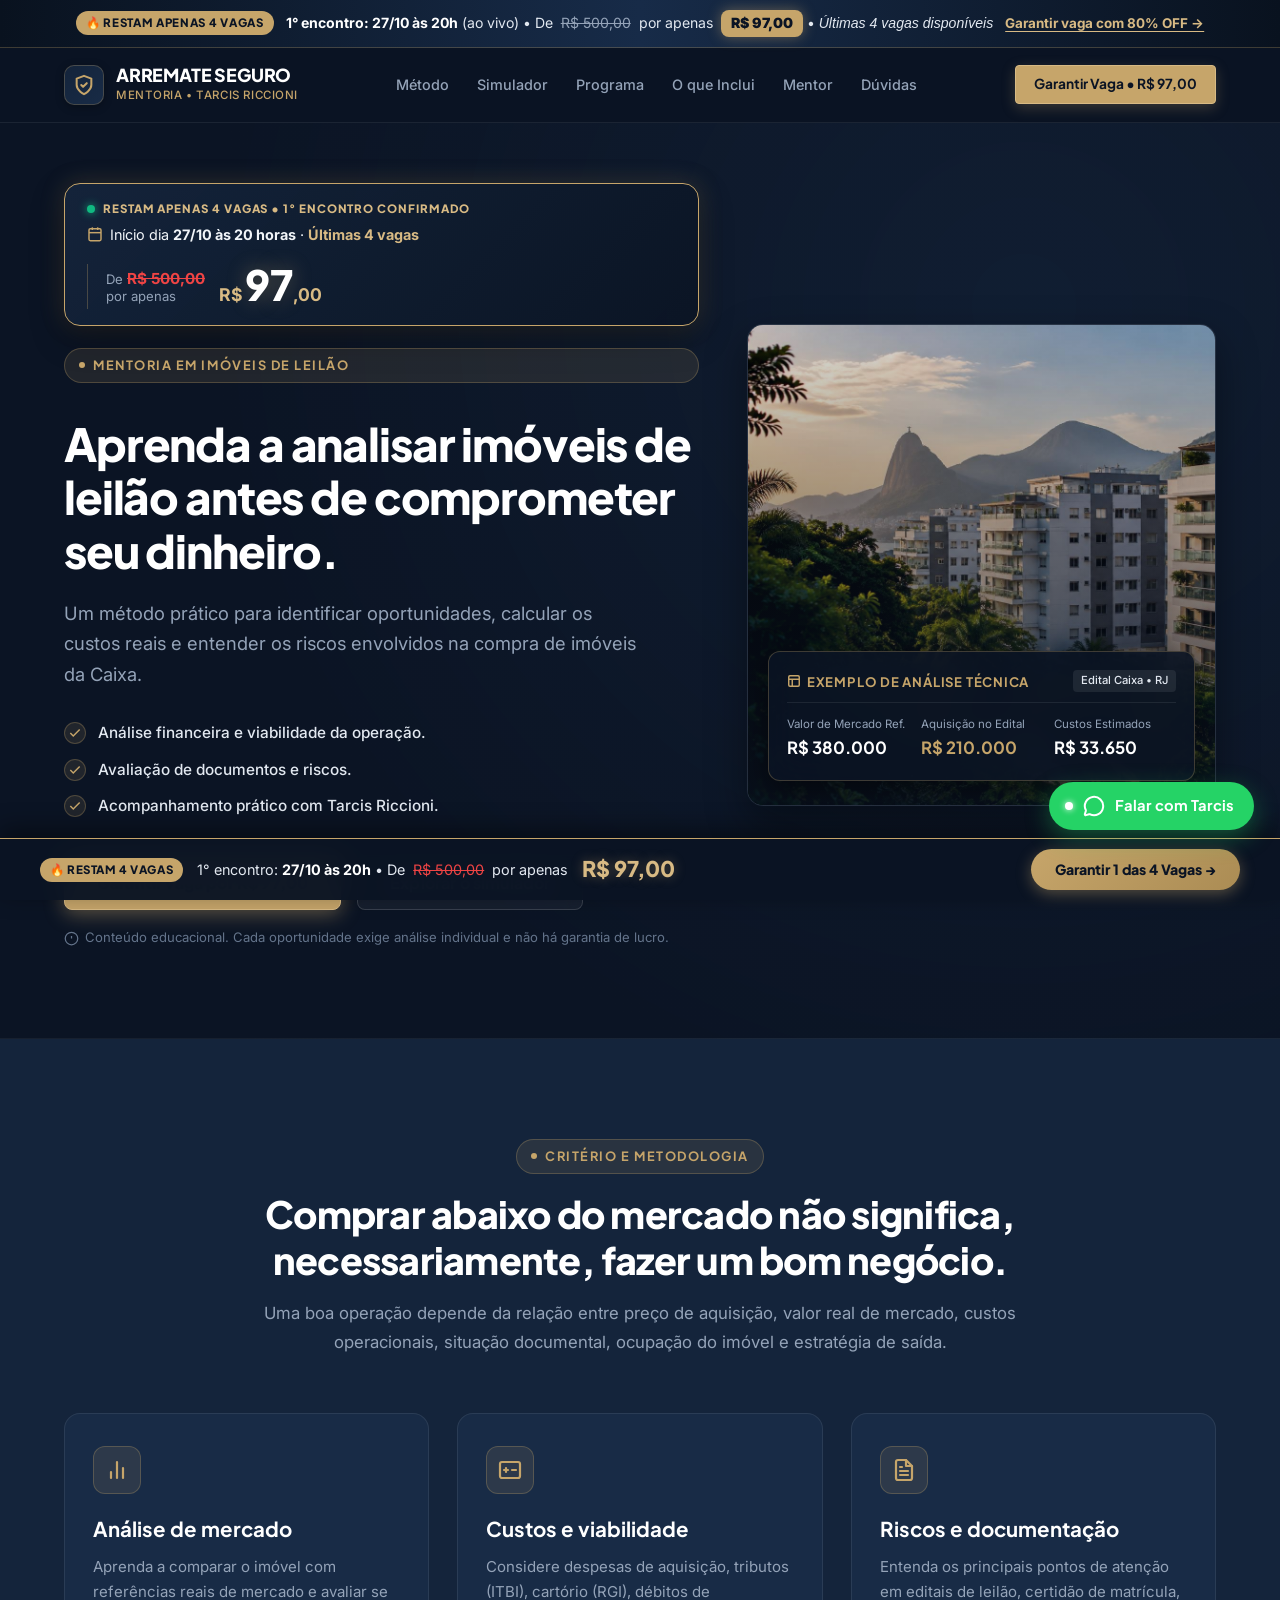
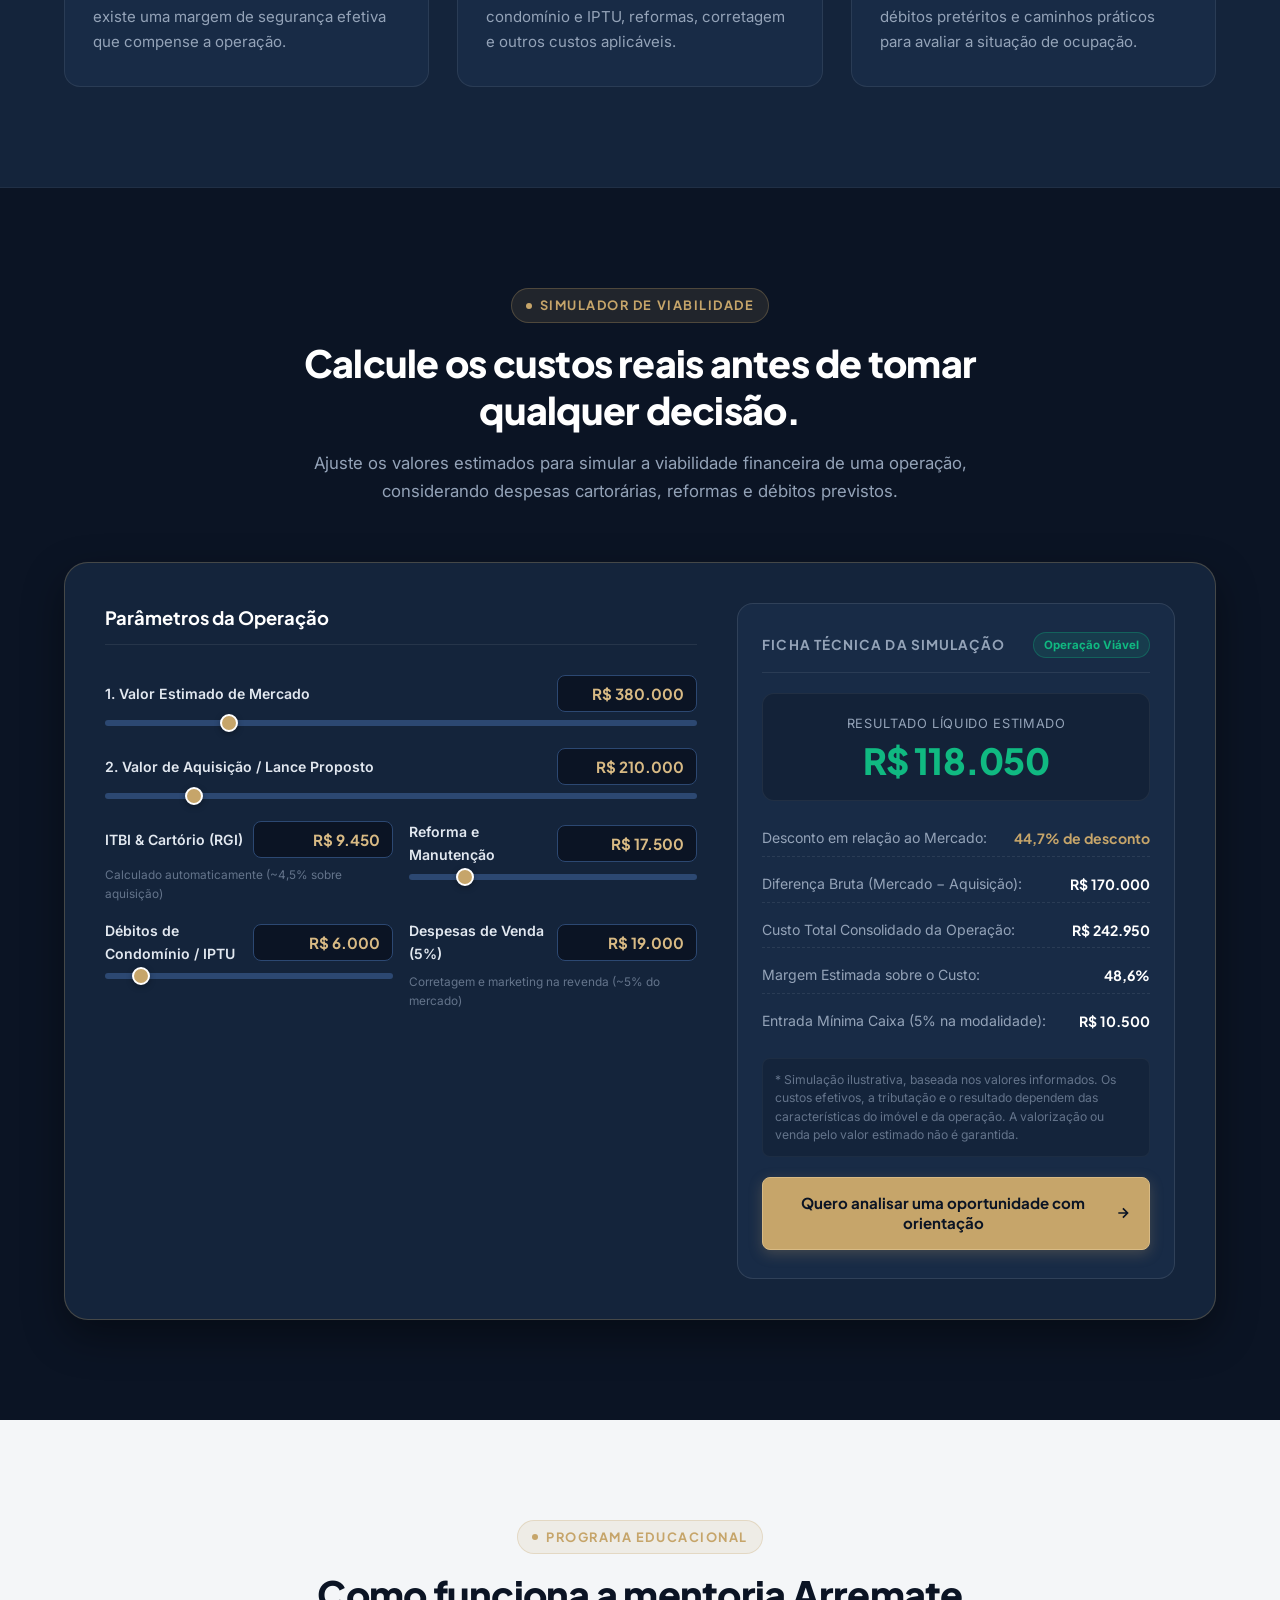
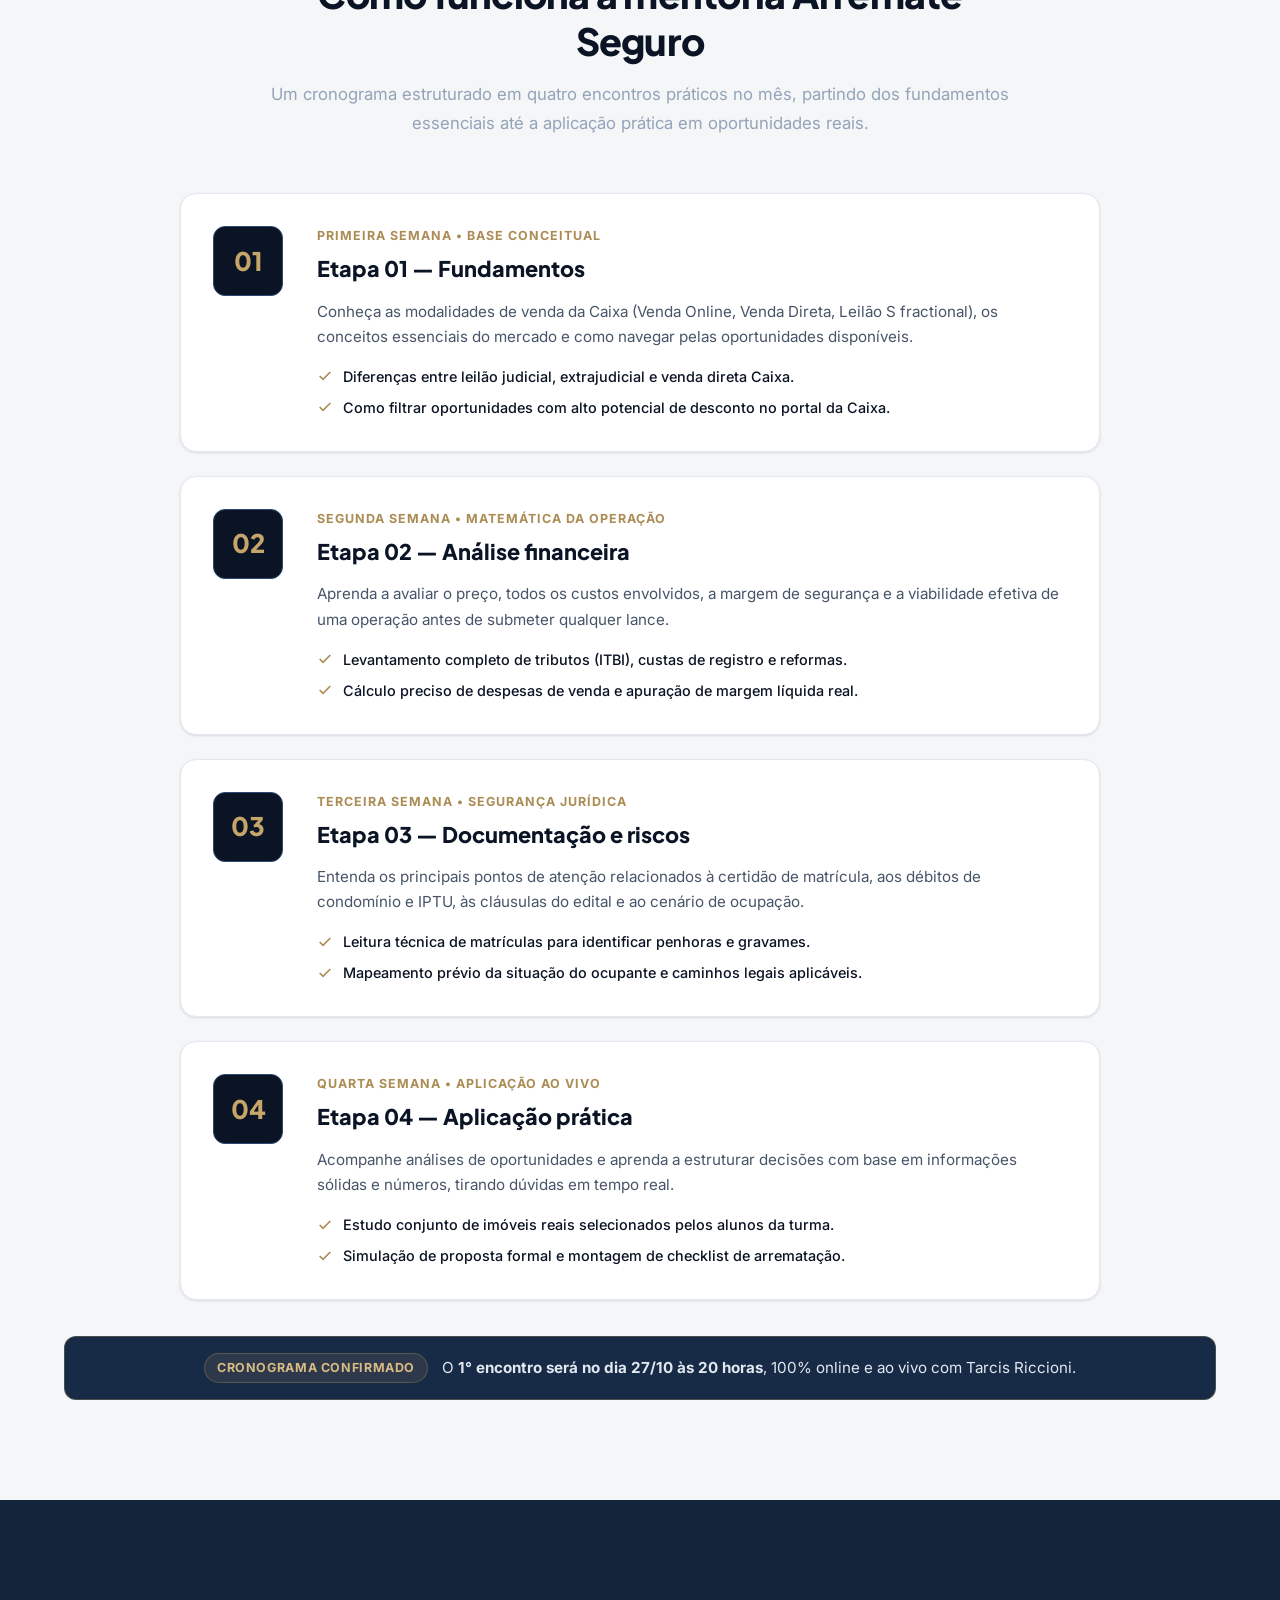
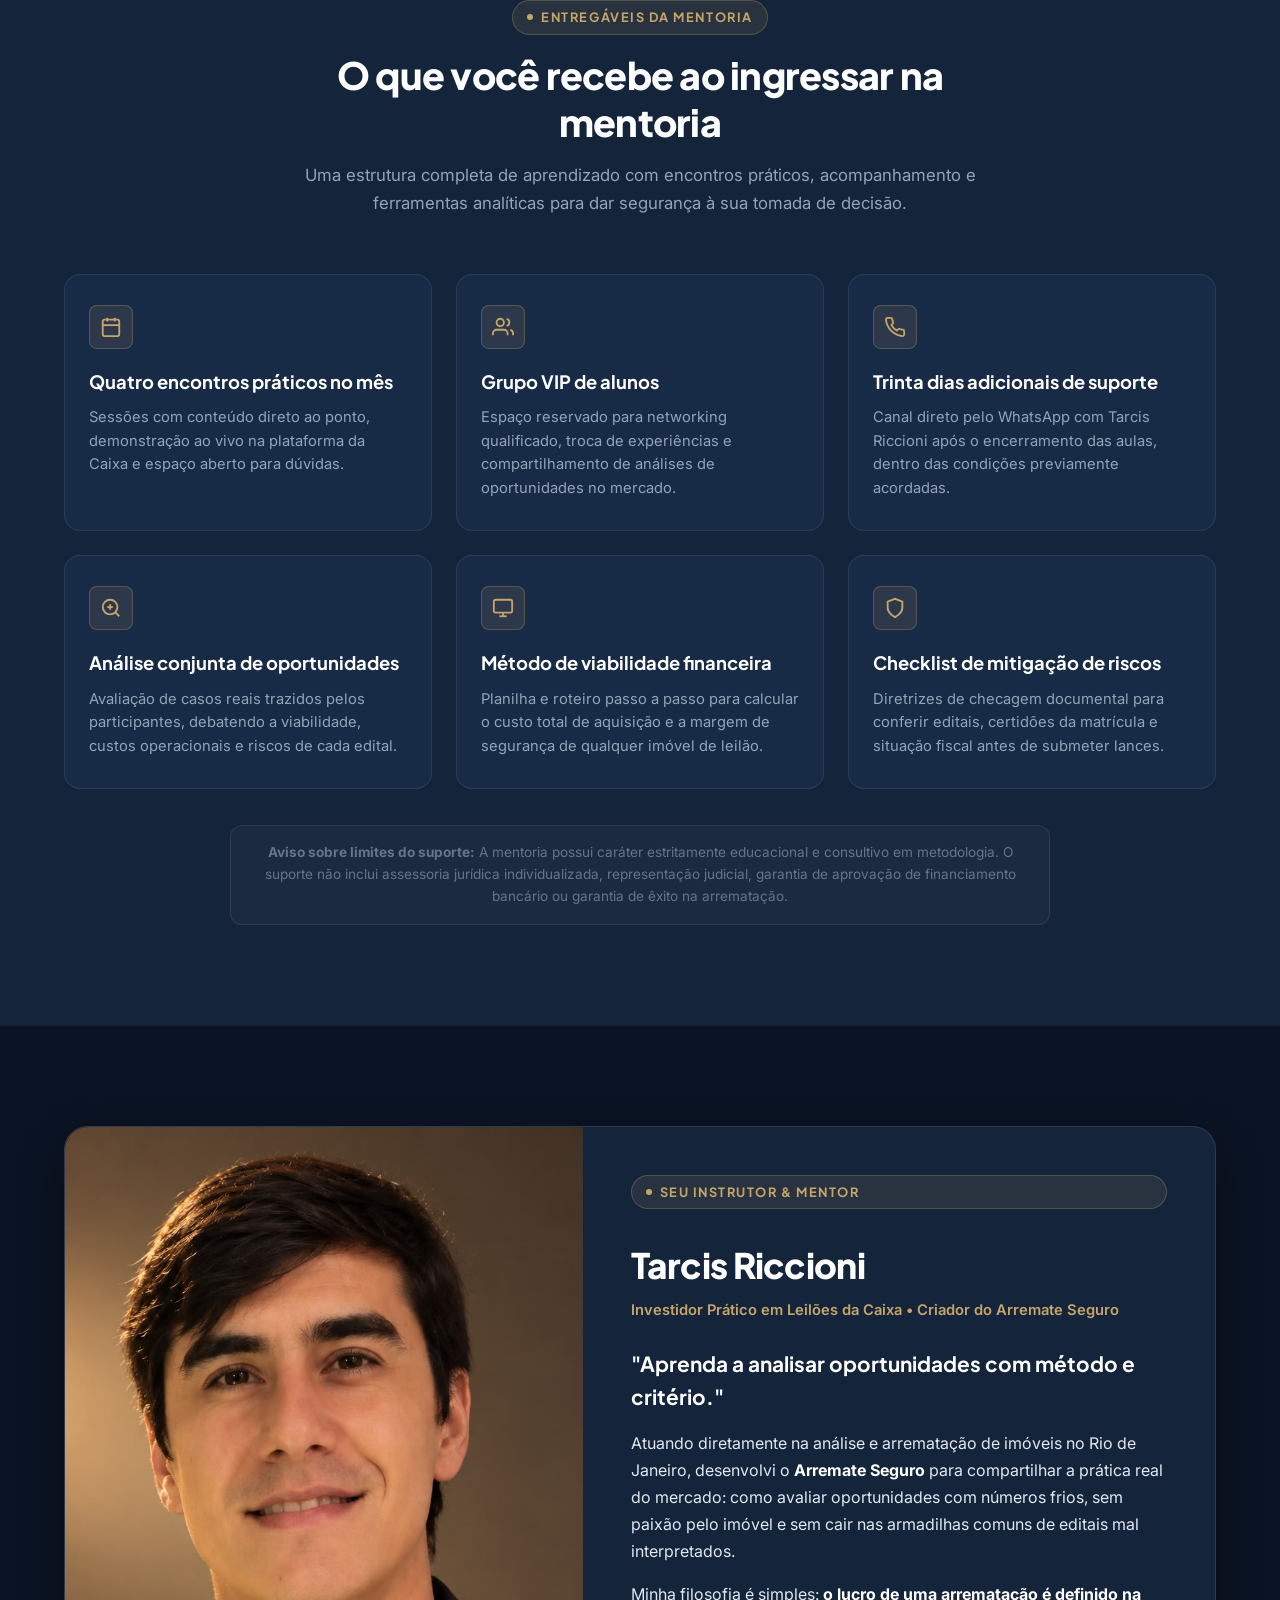
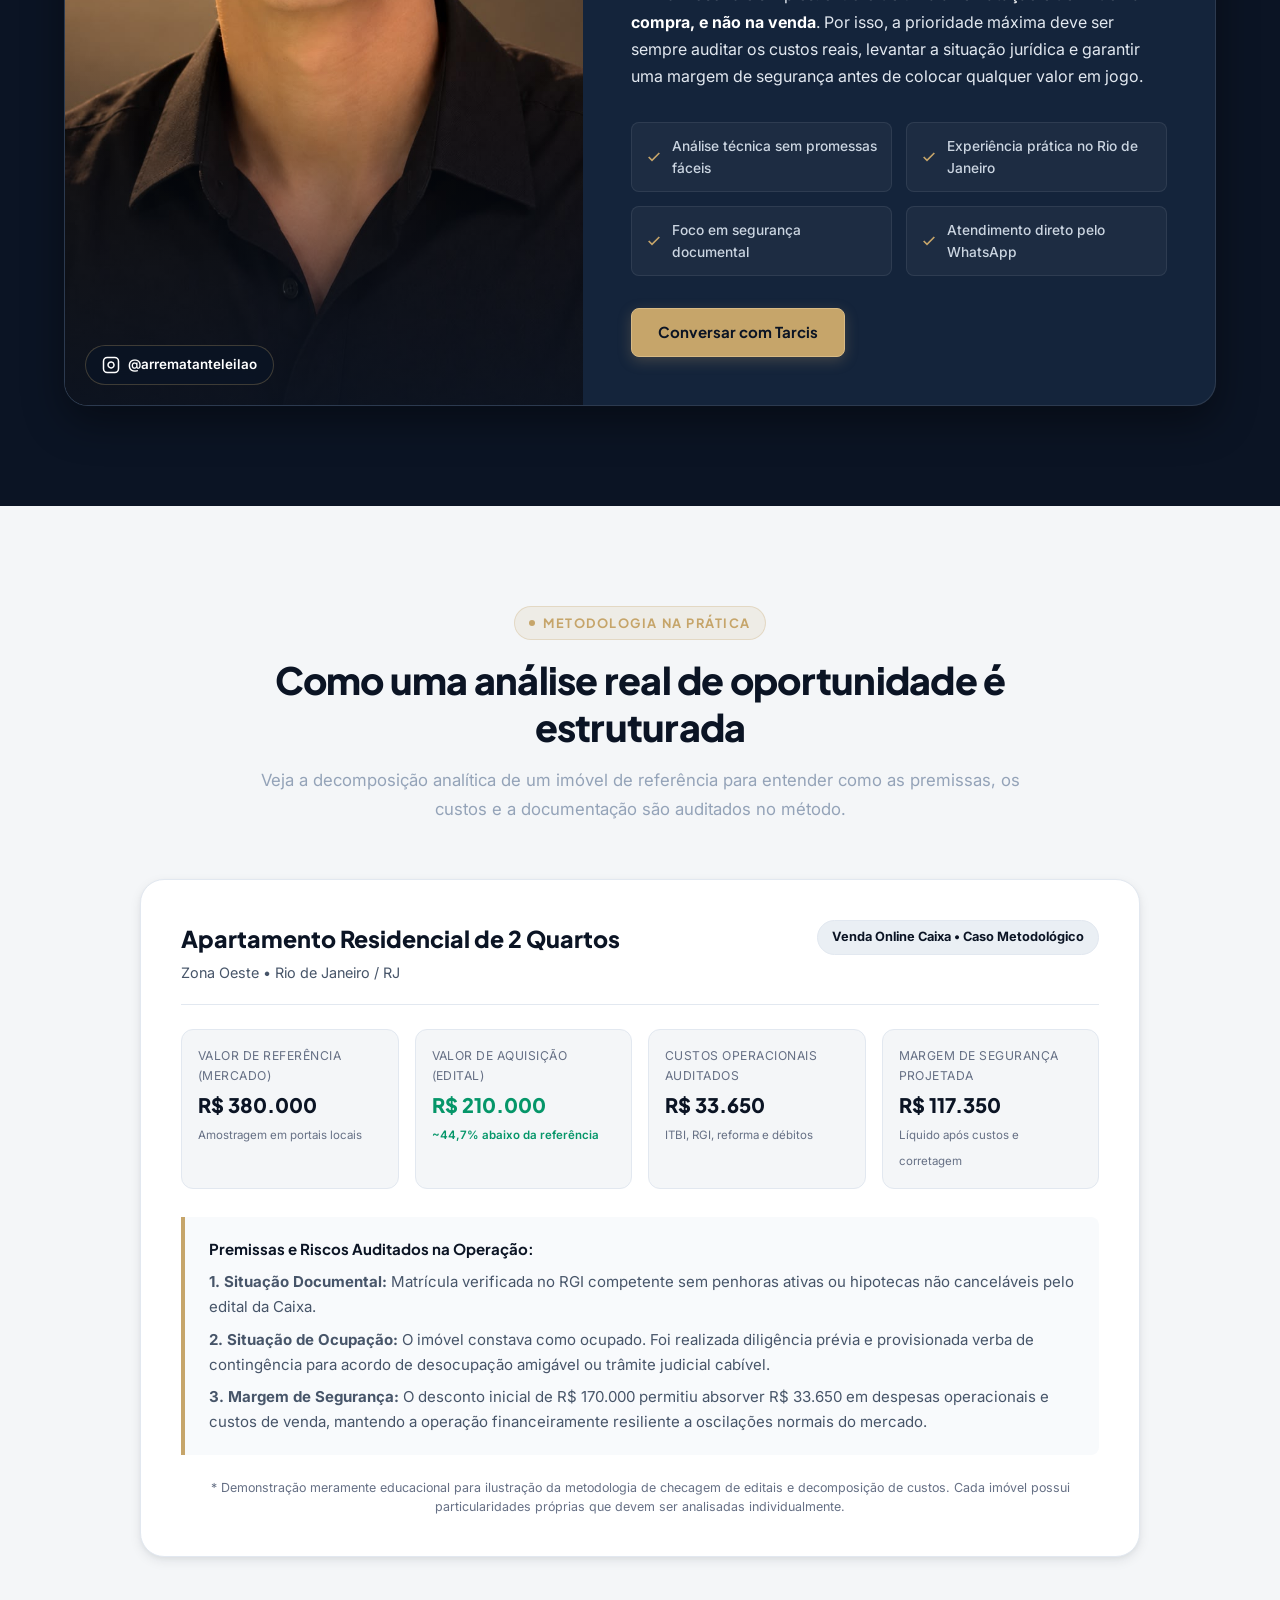
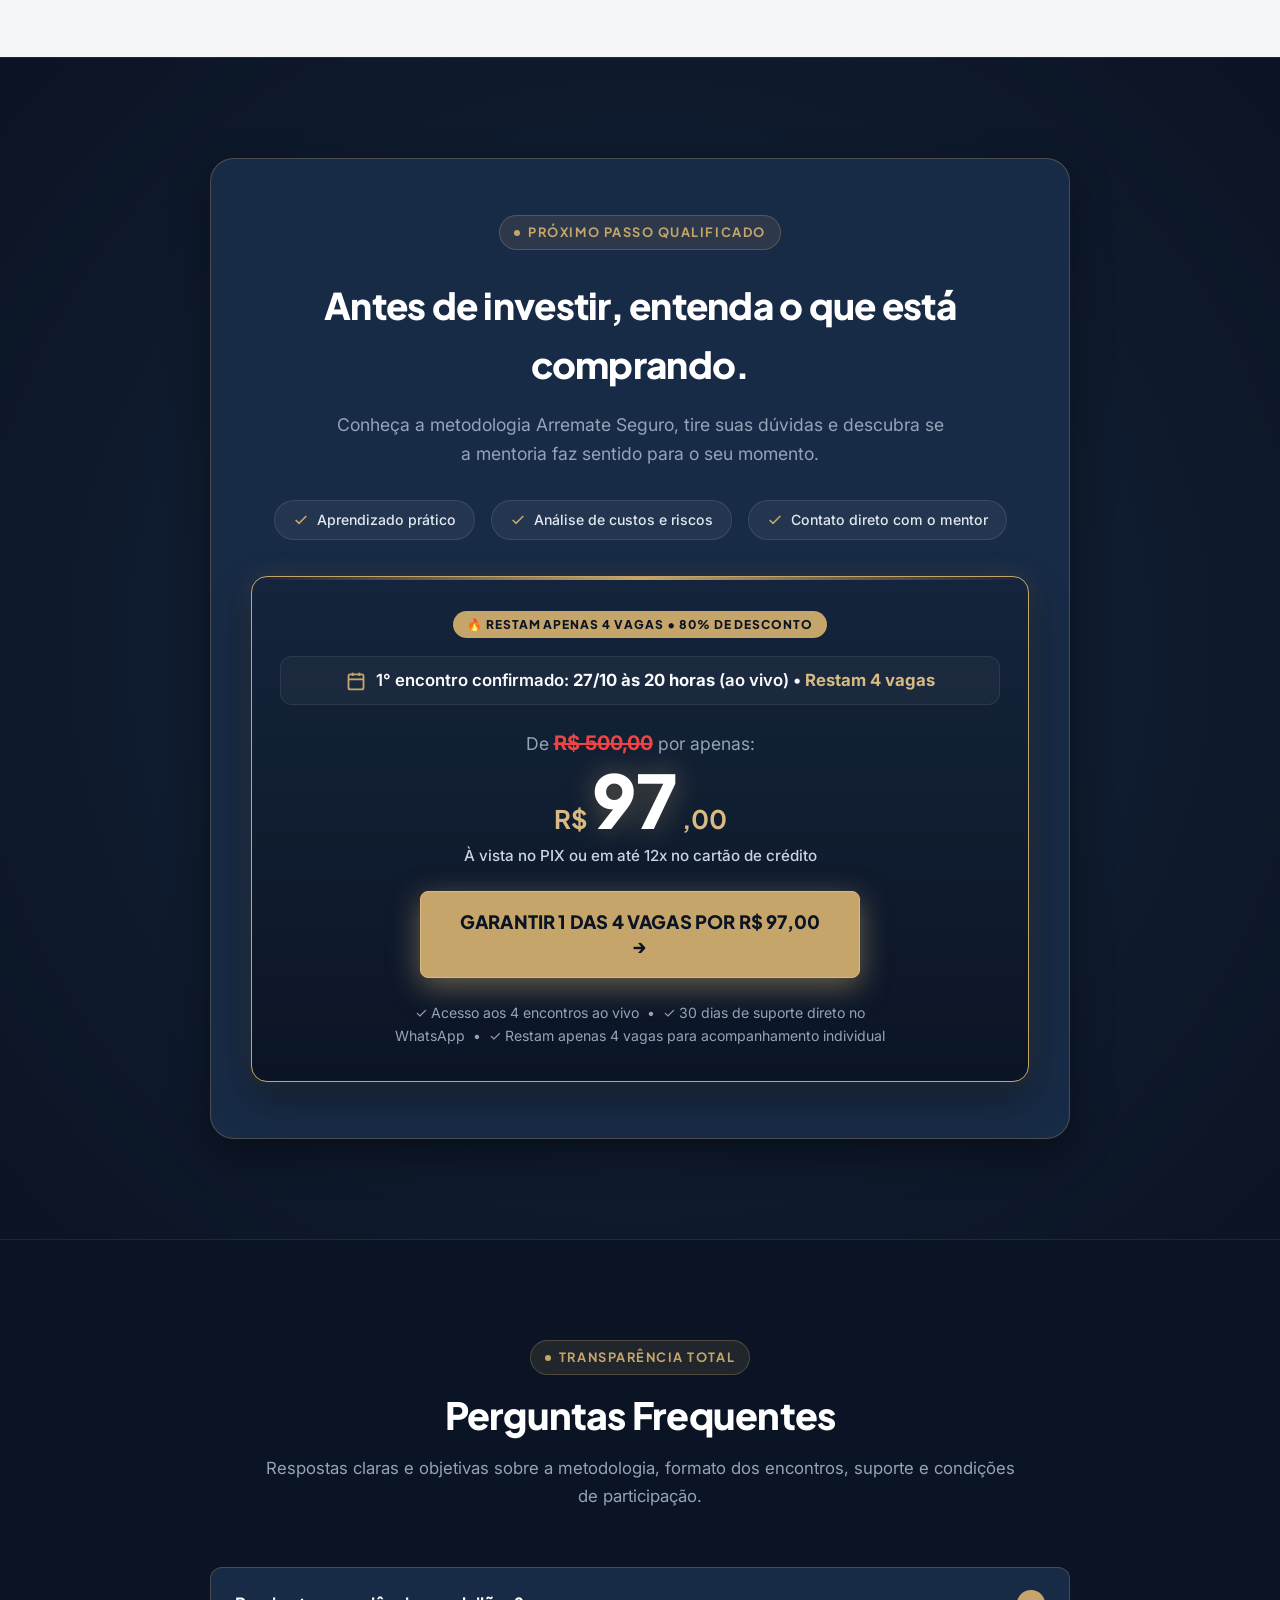
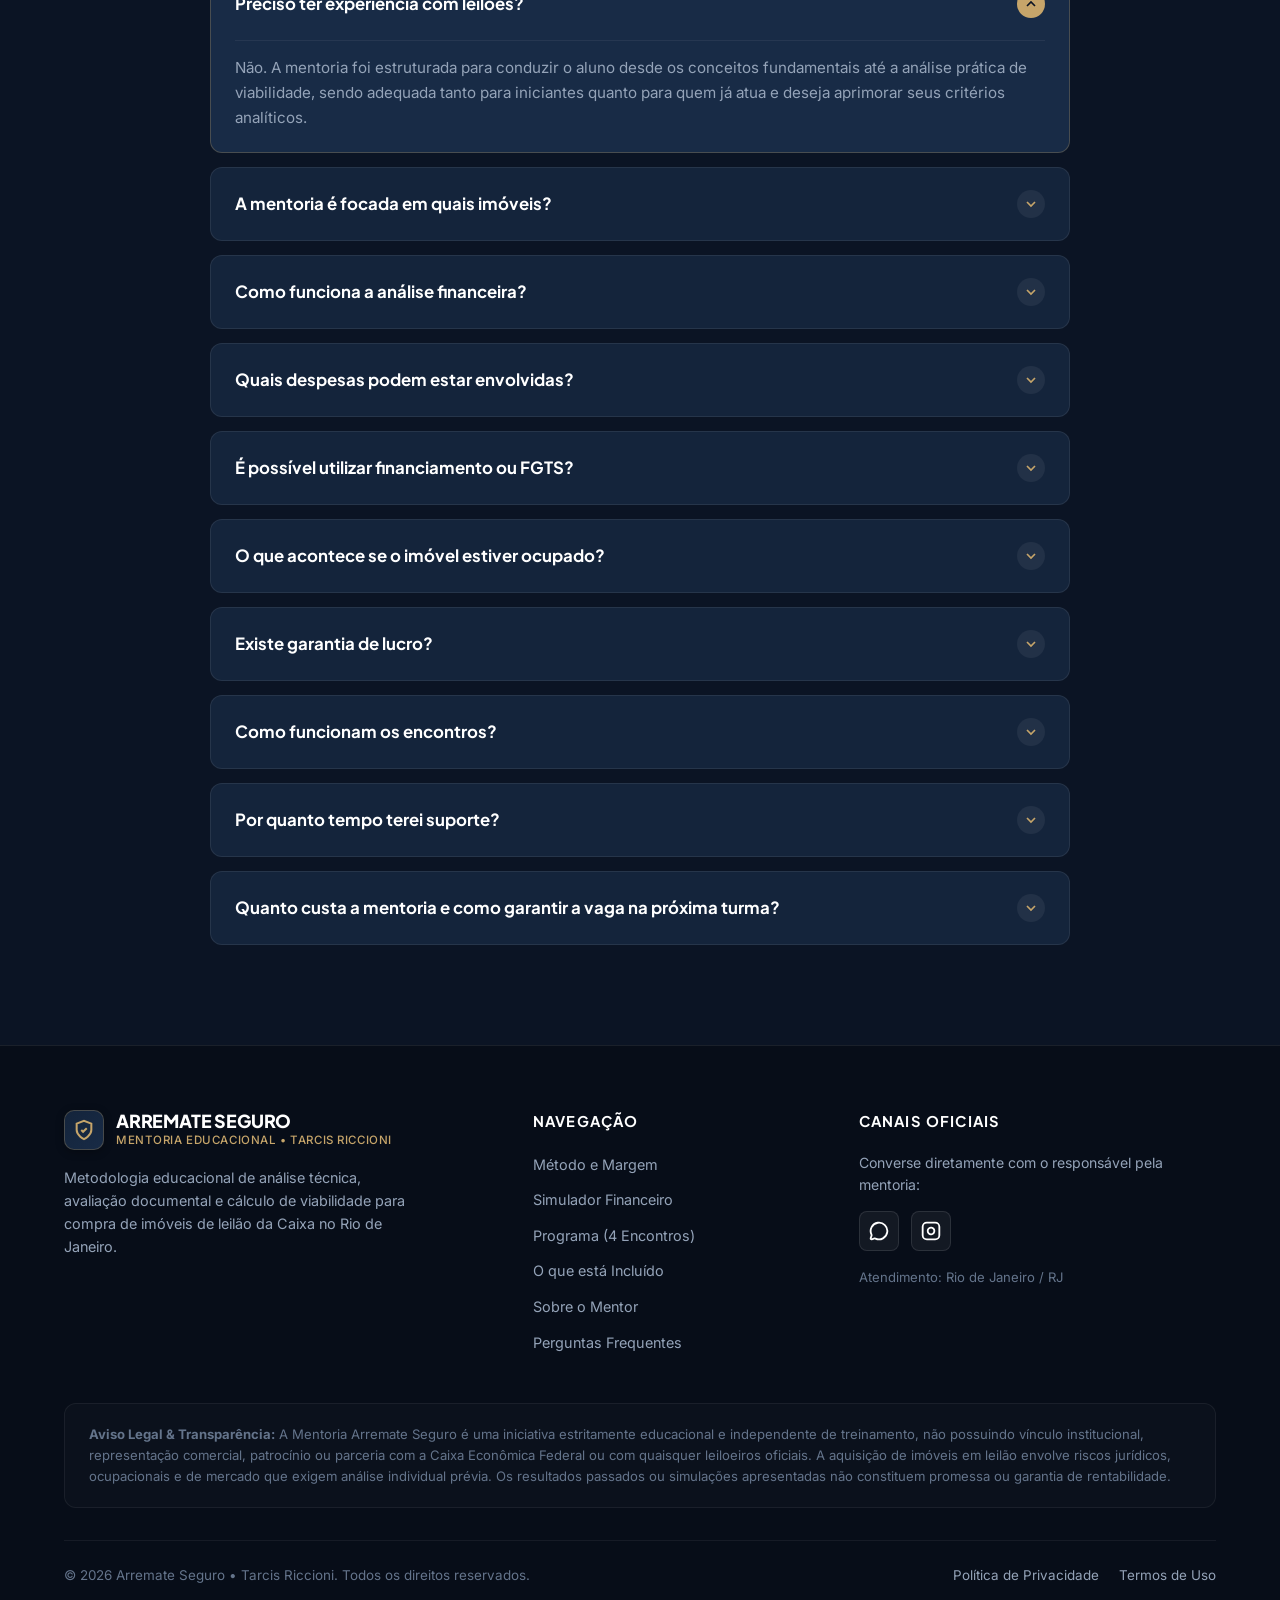
==== commit ed05974b: "feat: acrescentar aviso de escassez (restam apenas 4 vagas) no topo, hero, conversao, FAQ e sticky b" ====
--- a/index.html
+++ b/index.html
@@ -65,9 +65,9 @@
   <!-- Barra de Aviso da Próxima Turma -->
   <div class="batch-announcement-bar" role="region" aria-label="Aviso de nova turma">
     <div class="container announcement-content">
-      <span class="announcement-badge">🔥 Lote Promocional</span>
+      <span class="announcement-badge">🔥 Restam Apenas 4 Vagas</span>
       <span class="announcement-text">
-        <strong>1° encontro confirmado: 27/10 às 20 horas</strong> (ao vivo) • De <del class="old-price">R$ 500,00</del> por apenas <span class="price-highlight">R$ 97,00</span>
+        <strong>1° encontro: 27/10 às 20h</strong> (ao vivo) • De <del class="old-price">R$ 500,00</del> por apenas <span class="price-highlight">R$ 97,00</span> • <em>Últimas 4 vagas disponíveis</em>
       </span>
       <a href="#conversao" class="announcement-link">Garantir vaga com 80% OFF &rarr;</a>
     </div>
@@ -144,11 +144,11 @@
               <div class="spotlight-info">
                 <div class="spotlight-badge">
                   <span class="spotlight-pulse"></span>
-                  Lote Promocional • 1° Encontro Confirmado
+                  Restam Apenas 4 Vagas • 1° Encontro Confirmado
                 </div>
                 <div class="spotlight-date">
                   <svg width="16" height="16" viewBox="0 0 24 24" fill="none" stroke="currentColor" stroke-width="2.2" aria-hidden="true"><rect x="3" y="4" width="18" height="18" rx="2" ry="2"/><line x1="16" y1="2" x2="16" y2="6"/><line x1="8" y1="2" x2="8" y2="6"/><line x1="3" y1="10" x2="21" y2="10"/></svg>
-                  <span>Início dia <strong>27/10 às 20 horas</strong> (online ao vivo)</span>
+                  <span>Início dia <strong>27/10 às 20 horas</strong> · <strong style="color:var(--gold-400);">Últimas 4 vagas</strong></span>
                 </div>
               </div>
               <div class="spotlight-pricing">
@@ -911,11 +911,11 @@
 
           <!-- Bloco Oficial da Oferta e Inscrição em Grande Evidência -->
           <div class="offer-box-container">
-            <span class="offer-header-tag">🔥 80% DE DESCONTO • ECONOMIZE R$ 403,00</span>
+            <span class="offer-header-tag">🔥 RESTAM APENAS 4 VAGAS • 80% DE DESCONTO</span>
 
             <div class="offer-date-highlight">
               <svg width="20" height="20" viewBox="0 0 24 24" fill="none" stroke="currentColor" stroke-width="2.2" aria-hidden="true"><rect x="3" y="4" width="18" height="18" rx="2" ry="2"/><line x1="16" y1="2" x2="16" y2="6"/><line x1="8" y1="2" x2="8" y2="6"/><line x1="3" y1="10" x2="21" y2="10"/></svg>
-              <span>1° encontro confirmado: <strong>27/10 às 20 horas</strong> (ao vivo)</span>
+              <span>1° encontro confirmado: <strong>27/10 às 20 horas</strong> (ao vivo) • <strong style="color:var(--gold-400);">Restam 4 vagas</strong></span>
             </div>
 
             <div class="offer-pricing-row">
@@ -929,18 +929,18 @@
             </div>
 
             <div class="conversion-actions">
-              <a href="https://wa.me/5521986785306?text=Ol%C3%A1%2C%20Tarcis!%20Quero%20garantir%20minha%20vaga%20na%20mentoria%20Arremate%20Seguro%20por%20R%24%2097%2C00%20para%20o%201%C2%B0%20encontro%20do%20dia%2027%2F10%20%C3%A0s%2020h." 
+              <a href="https://wa.me/5521986785306?text=Ol%C3%A1%2C%20Tarcis!%20Quero%20garantir%20uma%20das%20%C3%BAltimas%204%20vagas%20na%20mentoria%20Arremate%20Seguro%20por%20R%24%2097%2C00%20(1%C2%B0%20encontro%20dia%2027%2F10%20%C3%A0s%2020h)." 
                  target="_blank" 
                  rel="noopener noreferrer" 
                  class="btn btn-primary btn-lg offer-cta-button" 
                  id="conversionCtaBtn"
                  data-track="cta-final-conversao"
                  style="font-size: 1.15rem; font-weight: 800; padding: 18px 36px; box-shadow: 0 8px 30px rgba(198, 165, 106, 0.5);">
-                QUERO MINHA VAGA POR APENAS R$ 97,00 &rarr;
+                GARANTIR 1 DAS 4 VAGAS POR R$ 97,00 &rarr;
               </a>
 
               <p class="conversion-note" style="color: #94A3B8; font-size: 0.88rem; margin-top: 10px;">
-                ✓ Acesso aos 4 encontros ao vivo &nbsp;•&nbsp; ✓ 30 dias de suporte direto no WhatsApp &nbsp;•&nbsp; ✓ Vagas limitadas para acompanhamento individual
+                ✓ Acesso aos 4 encontros ao vivo &nbsp;•&nbsp; ✓ 30 dias de suporte direto no WhatsApp &nbsp;•&nbsp; ✓ Restam apenas 4 vagas para acompanhamento individual
               </p>
             </div>
           </div>
@@ -1115,7 +1115,7 @@
             </button>
             <div class="faq-body">
               <div class="faq-answer">
-                Nesta turma com 1° encontro confirmado para <strong>27/10 às 20 horas</strong>, disponibilizamos uma condição promocional especial: <strong>de R$ 500,00 por apenas R$ 97,00</strong> (à vista no PIX ou parcelado no cartão). Para assegurar a qualidade e o acompanhamento próximo de cada aluno, as vagas são estritamente limitadas.
+                Nesta turma com 1° encontro confirmado para <strong>27/10 às 20 horas</strong>, disponibilizamos uma condição promocional especial: <strong>de R$ 500,00 por apenas R$ 97,00</strong> (à vista no PIX ou parcelado no cartão). Para assegurar a qualidade e o acompanhamento próximo de cada aluno, <strong>restam apenas 4 vagas disponíveis</strong> neste lote promocional.
               </div>
             </div>
           </div>
@@ -1301,13 +1301,13 @@
   <div class="sticky-offer-bar" id="stickyOfferBar" role="region" aria-label="Oferta da próxima turma">
     <div class="sticky-offer-inner">
       <div class="sticky-offer-info">
-        <span class="sticky-offer-tag">🔥 Turma Confirmada</span>
+        <span class="sticky-offer-tag">🔥 Restam 4 Vagas</span>
         <span class="sticky-offer-text">
           1° encontro: <strong>27/10 às 20h</strong> • De <del>R$ 500,00</del> por apenas
         </span>
         <span class="sticky-offer-price">R$ 97,00</span>
       </div>
-      <a href="#conversao" class="sticky-offer-btn">Garantir Vaga por R$ 97 &rarr;</a>
+      <a href="#conversao" class="sticky-offer-btn">Garantir 1 das 4 Vagas &rarr;</a>
     </div>
   </div>
 
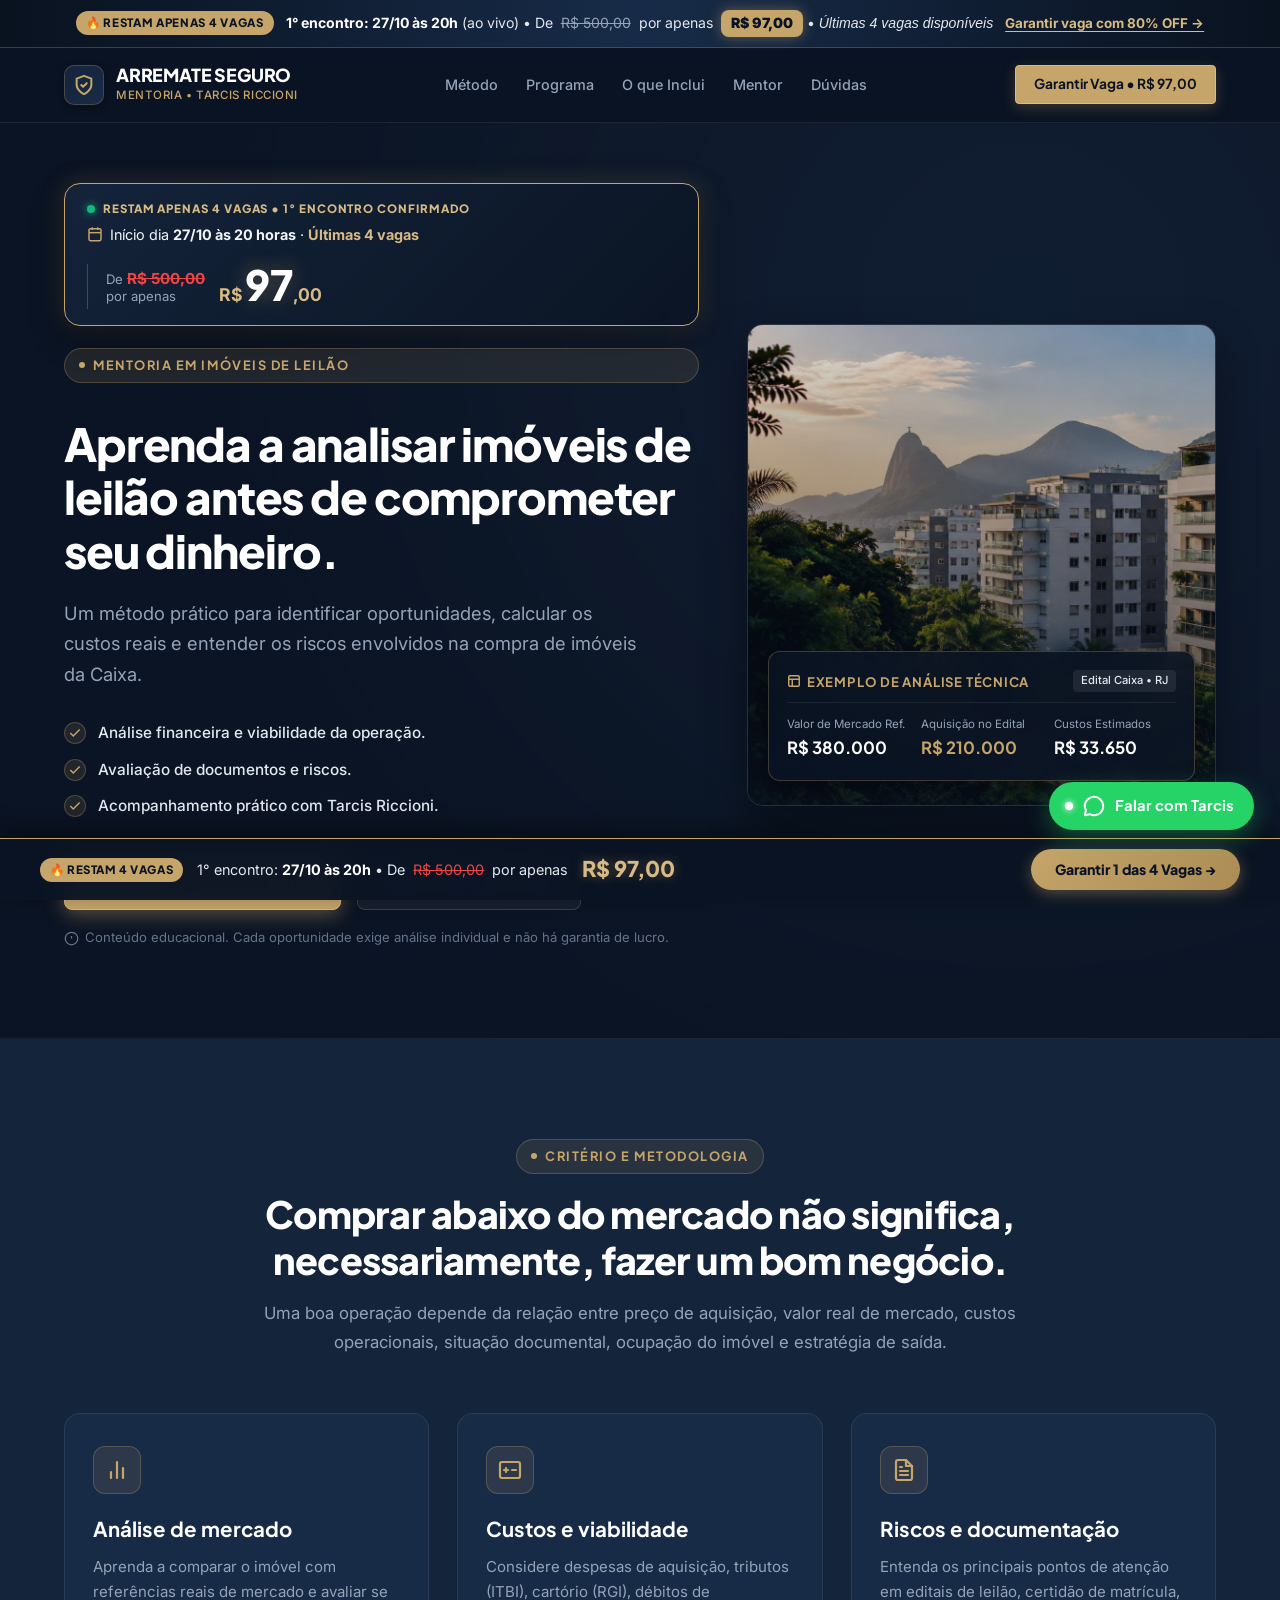
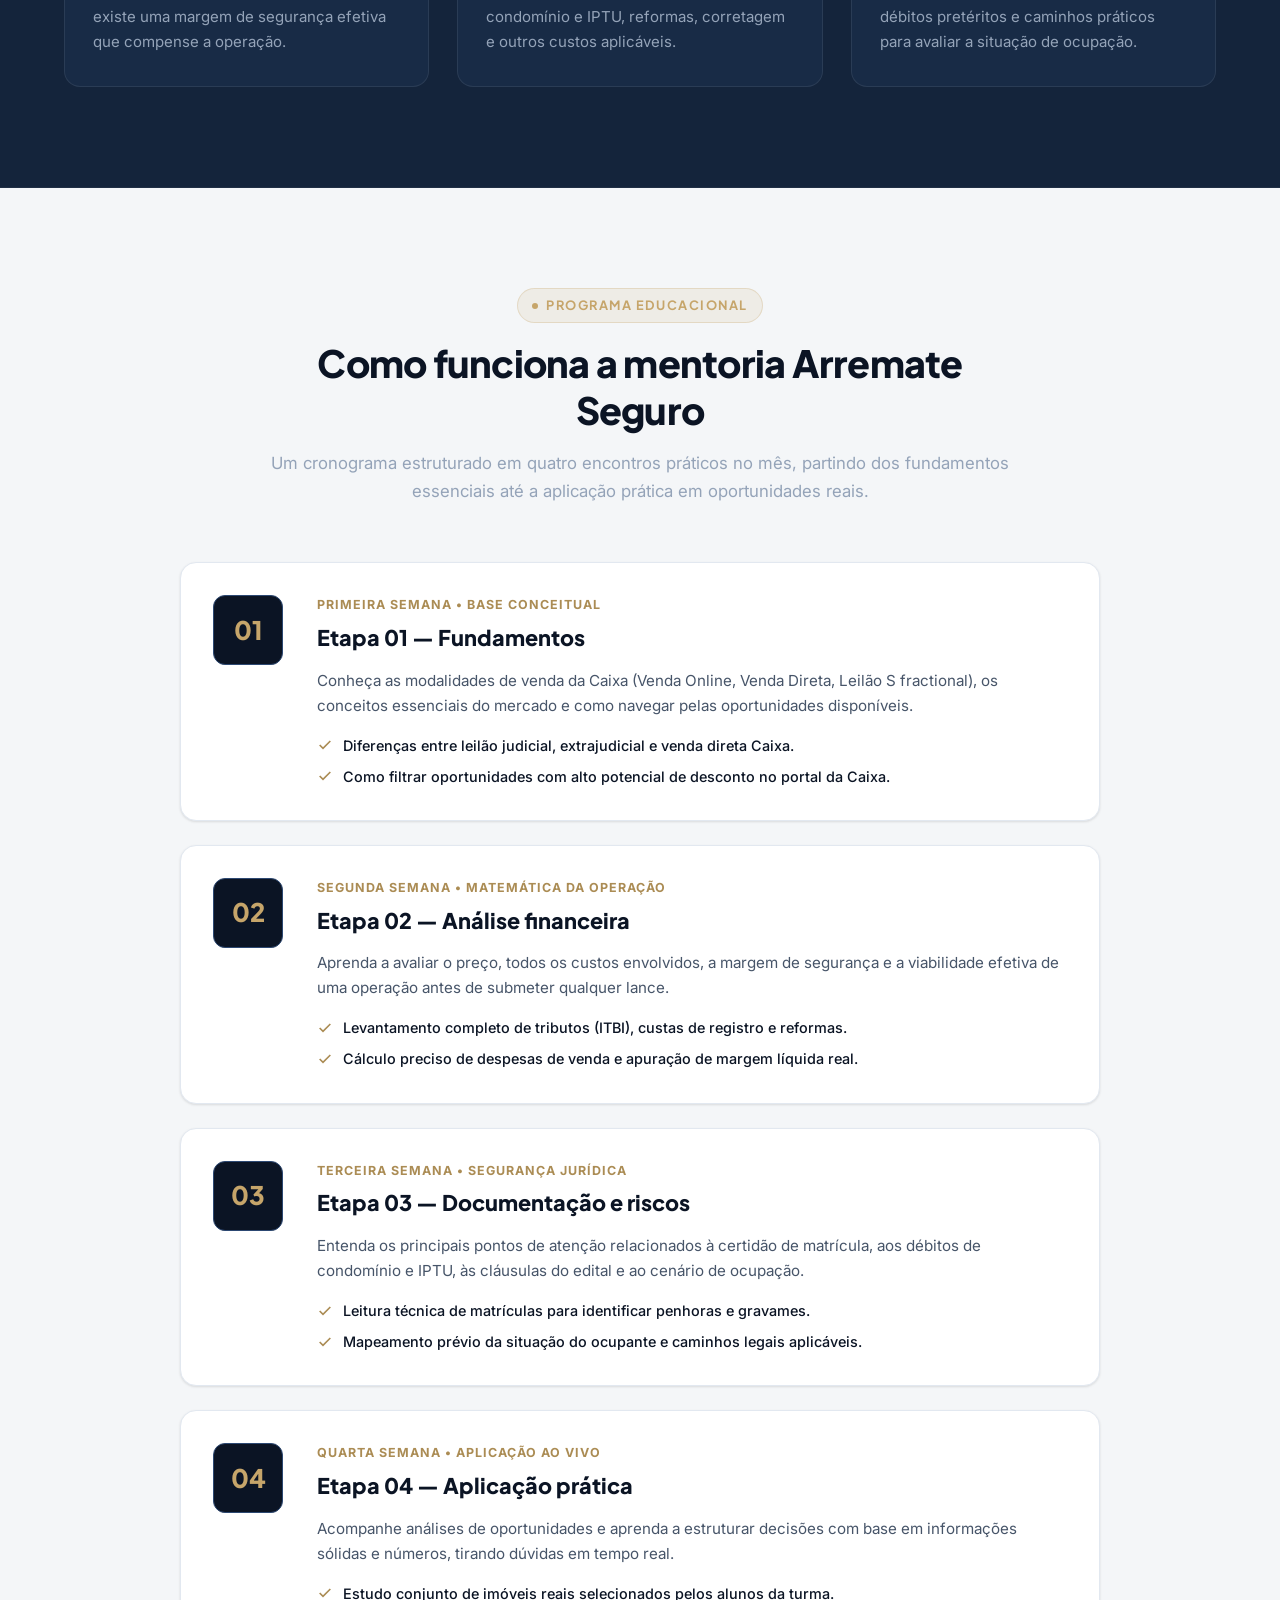
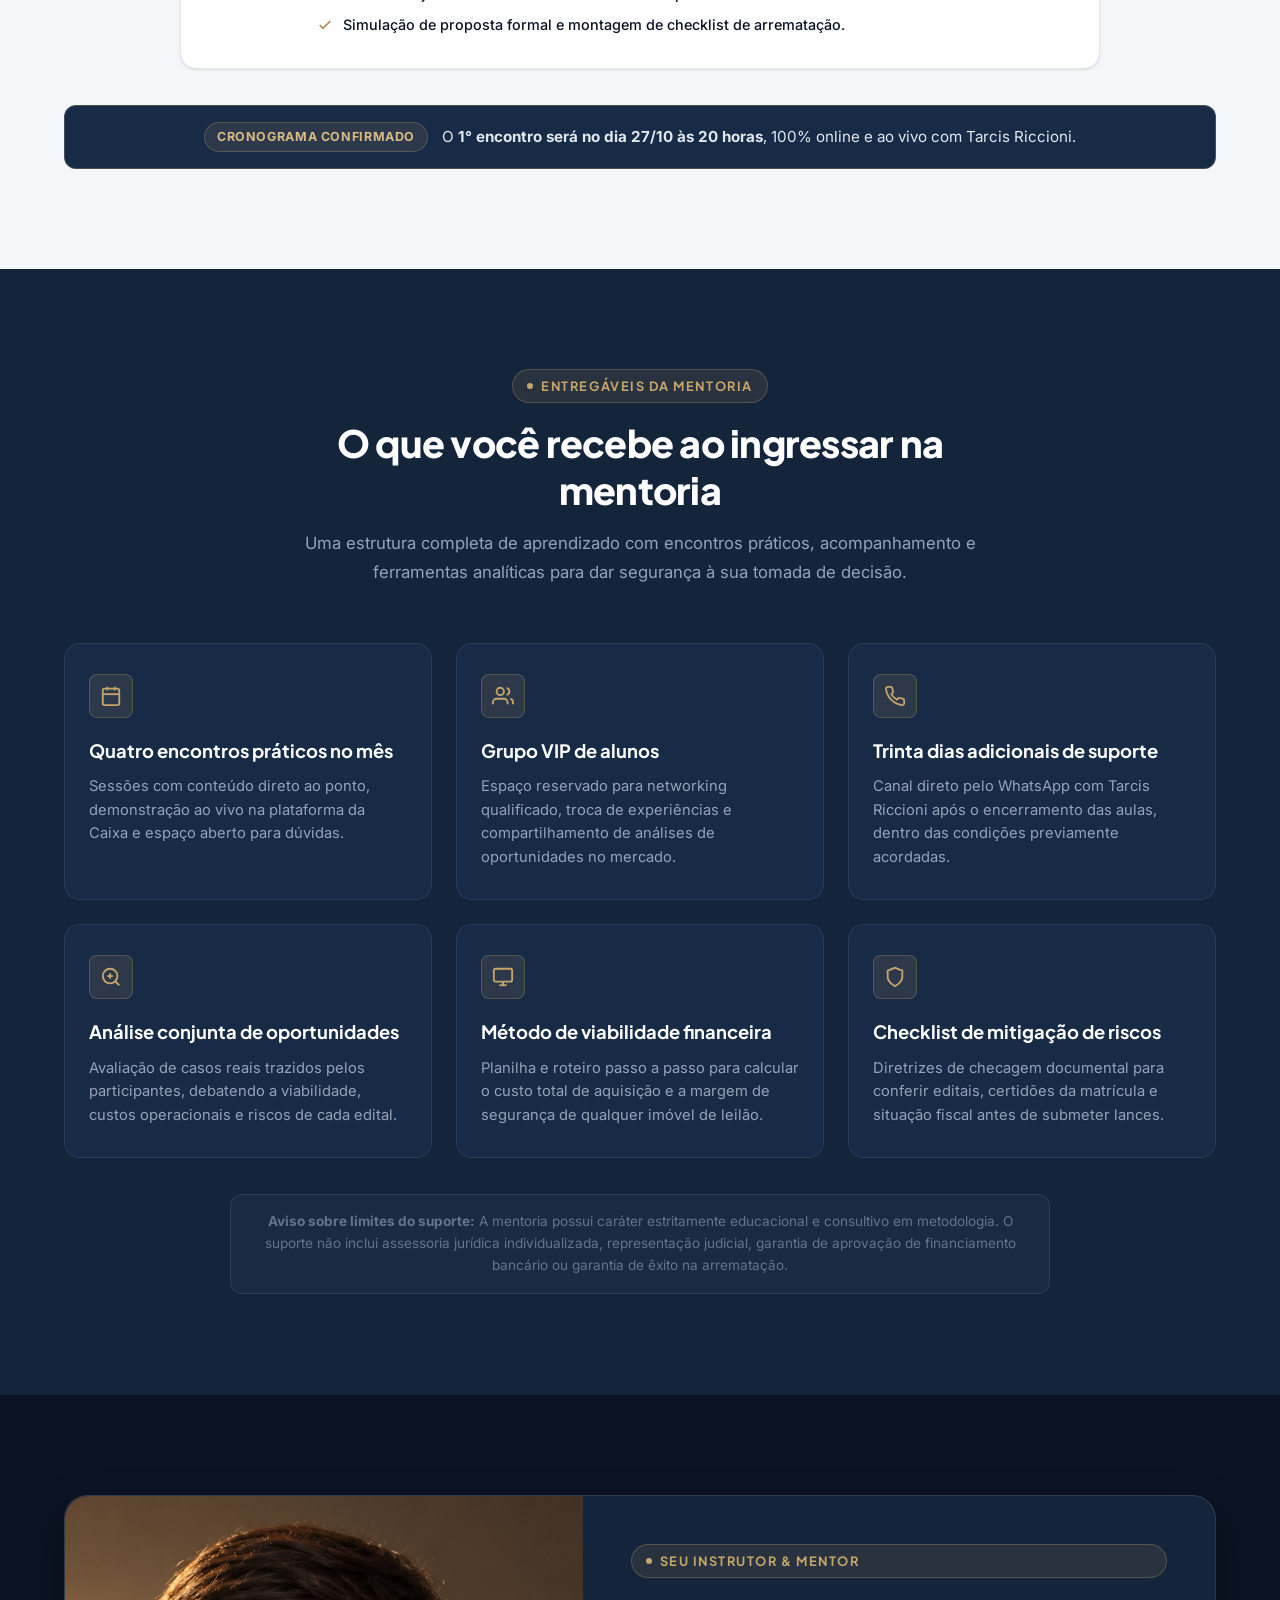
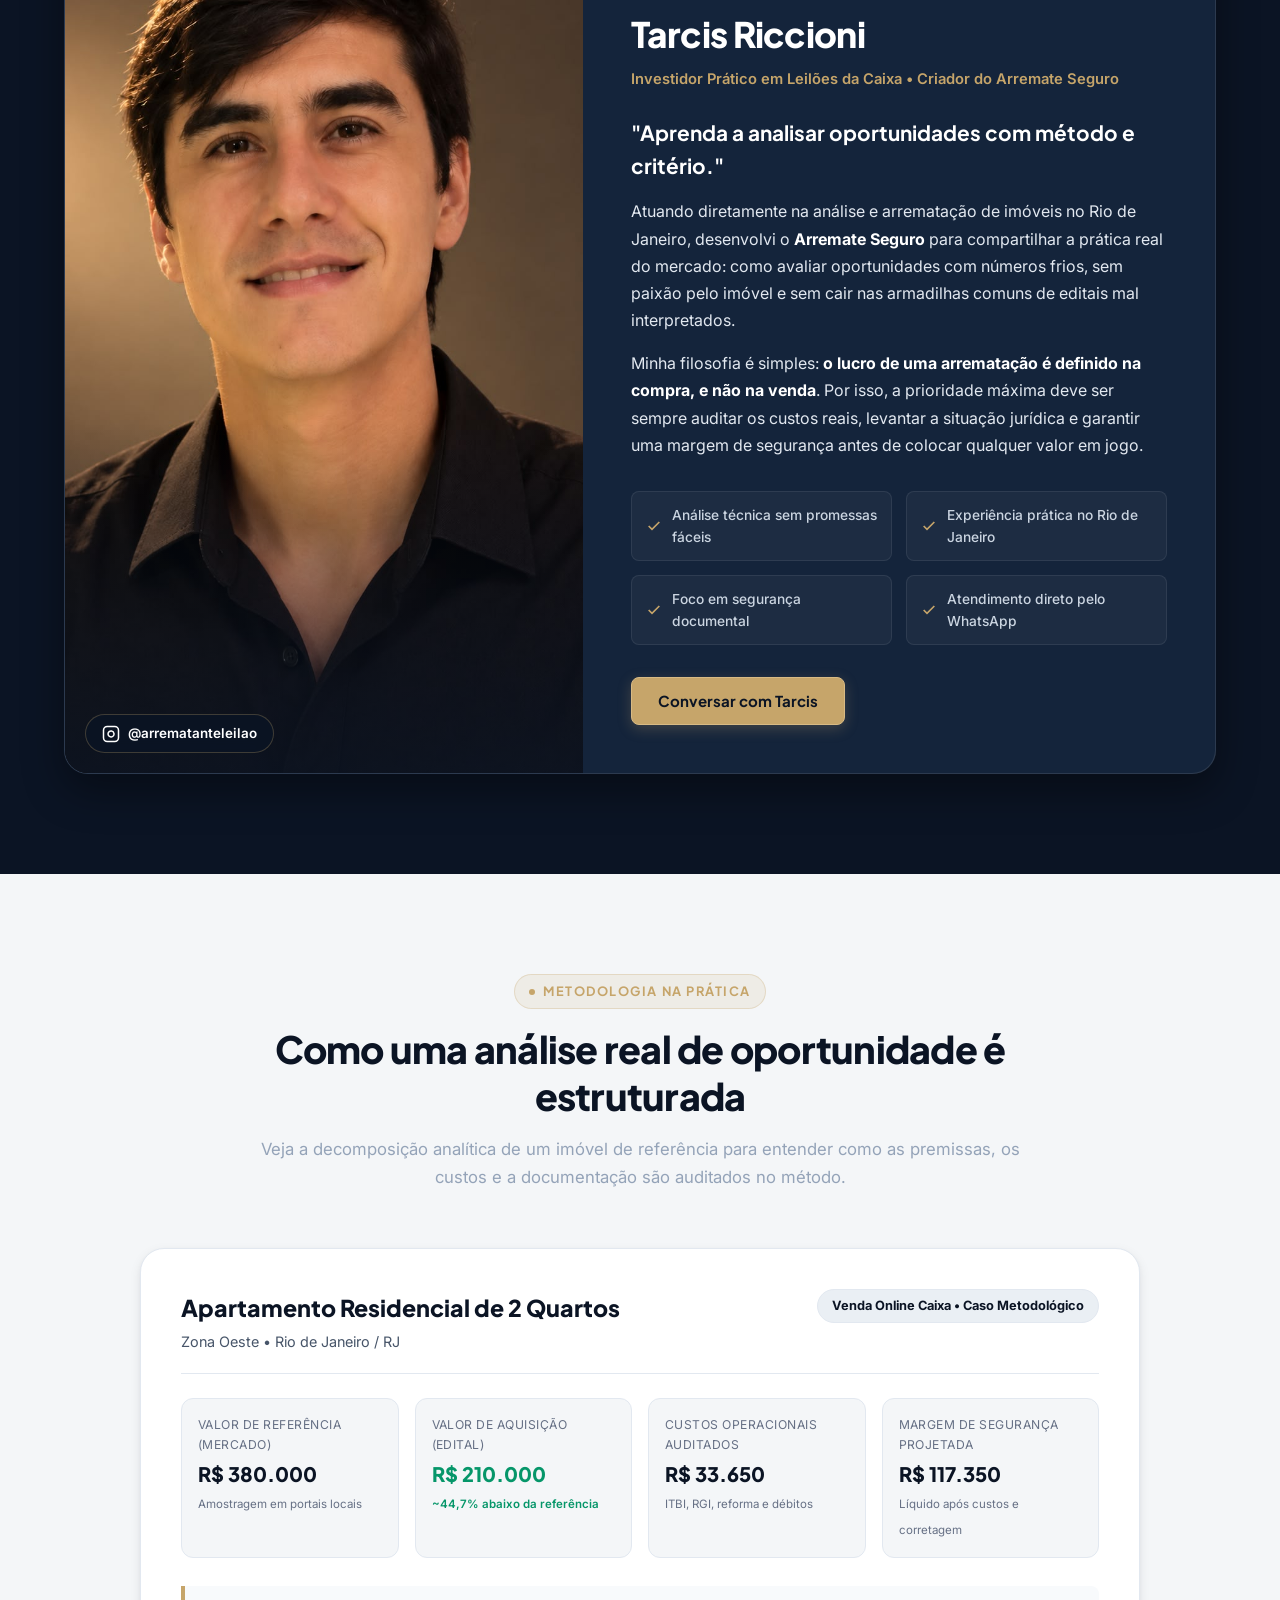
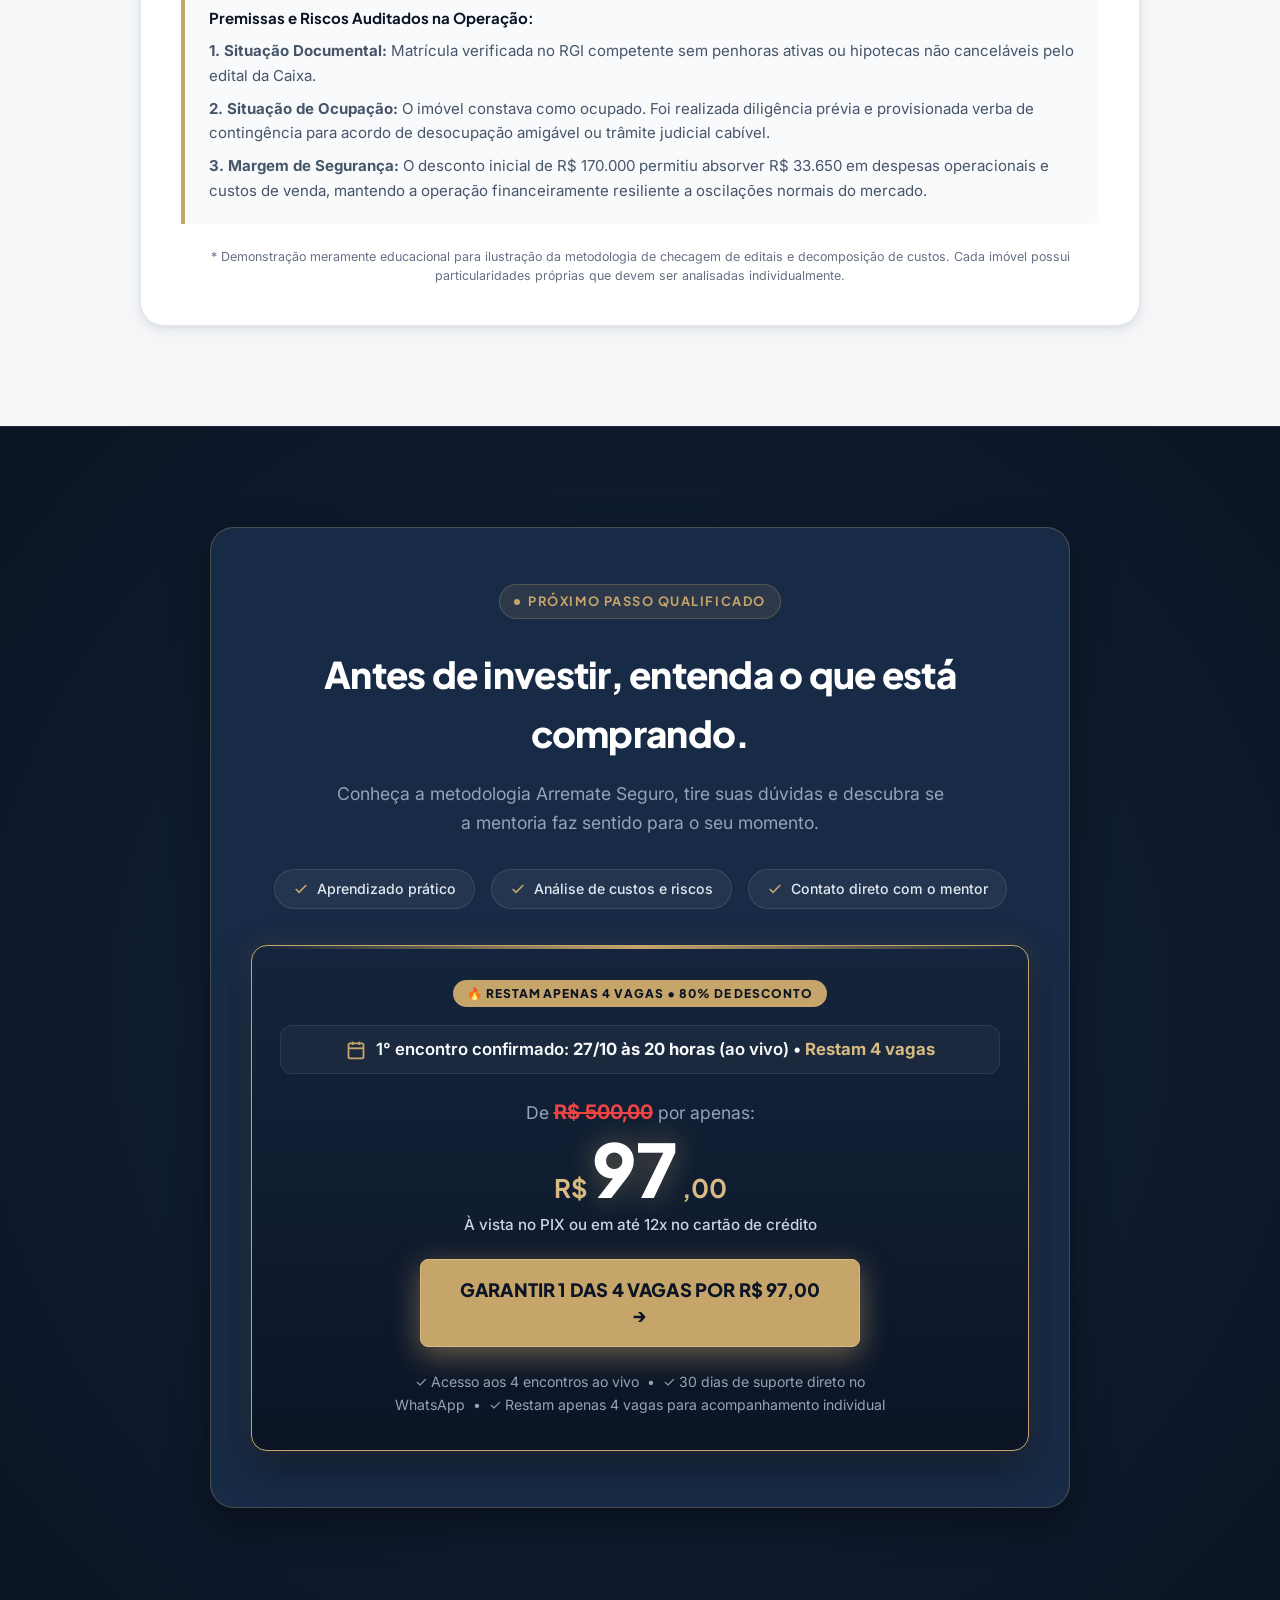
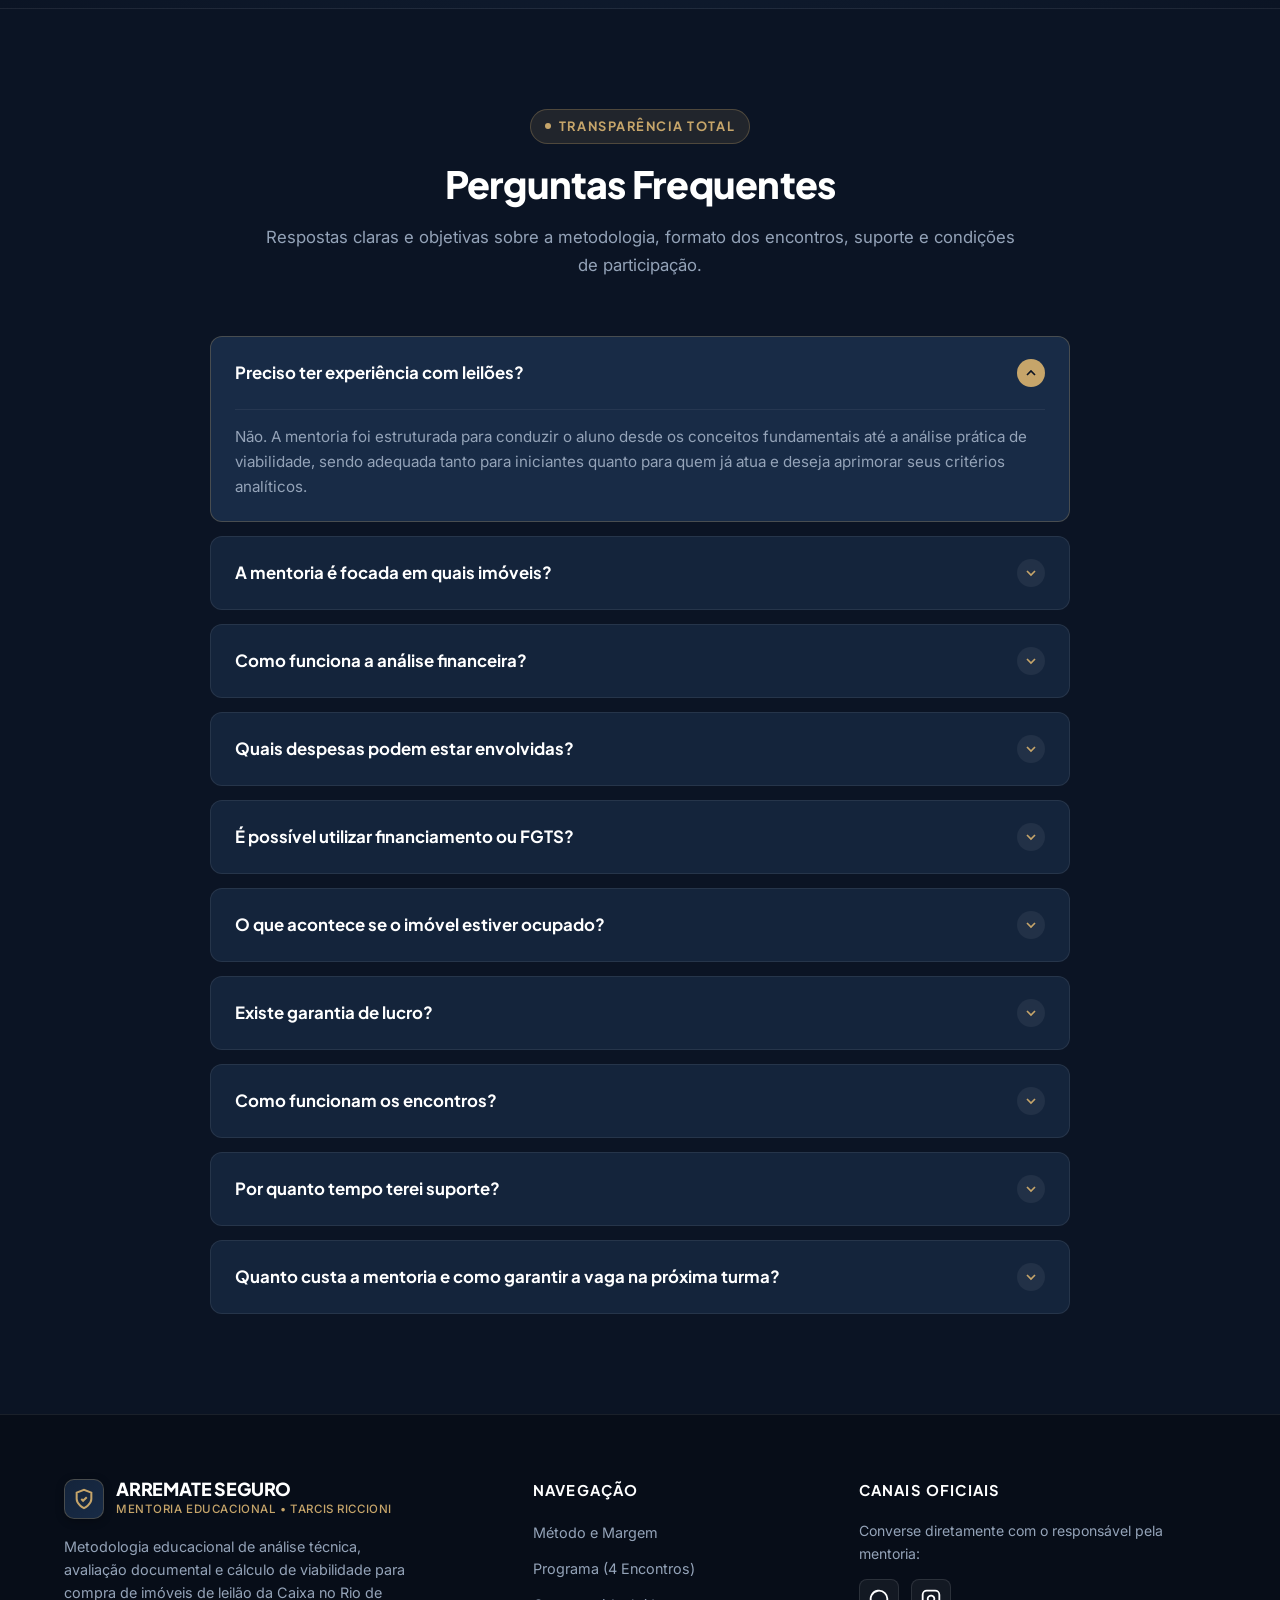
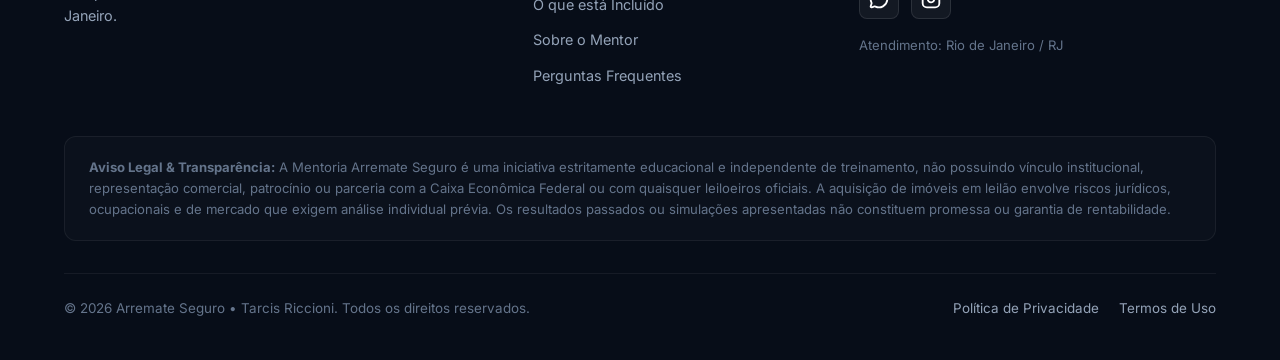
==== commit f7cc3904: "feat: remover simulador de viabilidade da pagina e menus" ====
--- a/index.html
+++ b/index.html
@@ -98,7 +98,6 @@
       <nav aria-label="Navegação Principal" class="main-navigation">
         <ul class="nav-menu" id="navMenu">
           <li><a href="#metodo" class="nav-link">Método</a></li>
-          <li><a href="#simulador" class="nav-link">Simulador</a></li>
           <li><a href="#programa" class="nav-link">Programa</a></li>
           <li><a href="#incluso" class="nav-link">O que Inclui</a></li>
           <li><a href="#mentor" class="nav-link">Mentor</a></li>
@@ -208,8 +207,8 @@
                 Garantir vaga por R$ 97,00
               </a>
 
-              <a href="#simulador" class="btn btn-secondary btn-lg" id="heroSecondaryCta">
-                Explorar o simulador
+              <a href="#metodo" class="btn btn-secondary btn-lg" id="heroSecondaryCta">
+                Conhecer o método
               </a>
             </div>
 
@@ -336,163 +335,7 @@
       </div>
     </section>
 
-    <!-- ==========================================================================
-         SIMULADOR FINANCEIRO INTERATIVO DE VIABILIDADE
-         ========================================================================== -->
-    <section class="section-padding simulator-section" id="simulador">
-      <div class="container">
-        
-        <div class="section-header">
-          <div class="eyebrow">
-            <span class="eyebrow-dot" aria-hidden="true"></span>
-            <span>SIMULADOR DE VIABILIDADE</span>
-          </div>
-          <h2 class="section-title">
-            Calcule os custos reais antes de tomar qualquer decisão.
-          </h2>
-          <p class="section-subtitle">
-            Ajuste os valores estimados para simular a viabilidade financeira de uma operação, considerando despesas cartorárias, reformas e débitos previstos.
-          </p>
-        </div>
-
-        <div class="calc-container-box">
-          <div class="calc-grid">
-            
-            <!-- Coluna de Parâmetros e Entradas -->
-            <div class="calc-inputs-wrapper">
-              
-              <div class="calc-block-header">
-                <h3 class="calc-block-title">Parâmetros da Operação</h3>
-              </div>
-
-              <!-- 1. Valor Estimado de Mercado -->
-              <div class="calc-input-group">
-                <div class="calc-label-row">
-                  <label for="marketPriceInput" class="calc-label">1. Valor Estimado de Mercado</label>
-                  <input type="text" id="marketPriceDisplay" class="calc-input-number" value="R$ 380.000" aria-label="Valor de mercado em Reais">
-                </div>
-                <input type="range" id="marketPriceInput" class="calc-slider" min="100000" max="1500000" step="10000" value="380000" aria-label="Controle deslizante de valor de mercado">
-              </div>
-
-              <!-- 2. Valor de Aquisição ou Lance Proposto -->
-              <div class="calc-input-group">
-                <div class="calc-label-row">
-                  <label for="auctionPriceInput" class="calc-label">2. Valor de Aquisição / Lance Proposto</label>
-                  <input type="text" id="auctionPriceDisplay" class="calc-input-number" value="R$ 210.000" aria-label="Valor de aquisição em Reais">
-                </div>
-                <input type="range" id="auctionPriceInput" class="calc-slider" min="50000" max="1200000" step="5000" value="210000" aria-label="Controle deslizante de valor de lance">
-              </div>
-
-              <!-- Grid com Custos Operacionais Complementares -->
-              <div class="calc-inputs-grid-2cols">
-                
-                <!-- 3. ITBI e Cartório (~4,5%) -->
-                <div class="calc-input-group">
-                  <div class="calc-label-row">
-                    <label for="itbiDisplay" class="calc-label">ITBI & Cartório (RGI)</label>
-                    <input type="text" id="itbiDisplay" class="calc-input-number" value="R$ 9.450" readonly aria-label="ITBI e Cartório estimado">
-                  </div>
-                  <span style="font-size: 0.74rem; color: var(--text-muted-dark);">Calculado automaticamente (~4,5% sobre aquisição)</span>
-                </div>
-
-                <!-- 4. Reforma e Manutenção -->
-                <div class="calc-input-group">
-                  <div class="calc-label-row">
-                    <label for="renovationInput" class="calc-label">Reforma e Manutenção</label>
-                    <input type="text" id="renovationDisplay" class="calc-input-number" value="R$ 18.000" aria-label="Custo de reforma em Reais">
-                  </div>
-                  <input type="range" id="renovationInput" class="calc-slider" min="0" max="100000" step="2500" value="18000" aria-label="Controle deslizante de reforma">
-                </div>
-
-                <!-- 5. Débitos (Condomínio / IPTU em atraso) -->
-                <div class="calc-input-group">
-                  <div class="calc-label-row">
-                    <label for="debtsInput" class="calc-label">Débitos de Condomínio / IPTU</label>
-                    <input type="text" id="debtsDisplay" class="calc-input-number" value="R$ 6.200" aria-label="Débitos em Reais">
-                  </div>
-                  <input type="range" id="debtsInput" class="calc-slider" min="0" max="60000" step="1000" value="6200" aria-label="Controle deslizante de débitos">
-                </div>
-
-                <!-- 6. Despesas de Venda / Corretagem (5%) -->
-                <div class="calc-input-group">
-                  <div class="calc-label-row">
-                    <label for="sellingExpensesDisplay" class="calc-label">Despesas de Venda (5%)</label>
-                    <input type="text" id="sellingExpensesDisplay" class="calc-input-number" value="R$ 19.000" readonly aria-label="Despesas de venda estimadas">
-                  </div>
-                  <span style="font-size: 0.74rem; color: var(--text-muted-dark);">Corretagem e marketing na revenda (~5% do mercado)</span>
-                </div>
-
-              </div>
-
-            </div>
-
-            <!-- Coluna de Resultados / Ficha Técnica Financeira -->
-            <div class="calc-results-panel">
-              <div class="calc-results-header">
-                <span class="calc-results-title">Ficha Técnica da Simulação</span>
-                <span class="calc-badge-status" id="calcStatusBadge">Operação Viável</span>
-              </div>
-
-              <!-- Resultado Principal -->
-              <div class="calc-main-result-box">
-                <div class="calc-main-result-label">Resultado Líquido Estimado</div>
-                <div class="calc-main-result-value" id="calcNetProfitDisplay">R$ 117.350</div>
-              </div>
-
-              <!-- Alerta de Resultado Negativo (Condicional) -->
-              <div class="calc-negative-alert-box" id="calcNegativeAlert">
-                <strong>Atenção à Margem de Segurança:</strong> Com os valores informados, o custo total somado às despesas operacionais supera o valor estimado de mercado. Operação com risco de prejuízo financeiro.
-              </div>
-
-              <!-- Tabela Detalhada de Métricas da Operação -->
-              <div class="calc-metrics-table">
-                <div class="calc-metric-row">
-                  <span class="calc-metric-name">Desconto em relação ao Mercado:</span>
-                  <span class="calc-metric-data gold" id="calcDiscountDisplay">44,7% de desconto</span>
-                </div>
-                <div class="calc-metric-row">
-                  <span class="calc-metric-name">Diferença Bruta (Mercado − Aquisição):</span>
-                  <span class="calc-metric-data" id="calcGrossDiffDisplay">R$ 170.000</span>
-                </div>
-                <div class="calc-metric-row">
-                  <span class="calc-metric-name">Custo Total Consolidado da Operação:</span>
-                  <span class="calc-metric-data" id="calcTotalCostDisplay">R$ 243.650</span>
-                </div>
-                <div class="calc-metric-row">
-                  <span class="calc-metric-name">Margem Estimada sobre o Custo:</span>
-                  <span class="calc-metric-data" id="calcMarginDisplay">48,2%</span>
-                </div>
-                <div class="calc-metric-row">
-                  <span class="calc-metric-name">Entrada Mínima Caixa (5% na modalidade):</span>
-                  <span class="calc-metric-data" id="calcMinEntryDisplay">R$ 10.500</span>
-                </div>
-              </div>
-
-              <!-- Aviso Obrigatório de Simulação Ilustrativa -->
-              <div class="calc-disclaimer-box">
-                * Simulação ilustrativa, baseada nos valores informados. Os custos efetivos, a tributação e o resultado dependem das características do imóvel e da operação. A valorização ou venda pelo valor estimado não é garantida.
-              </div>
-
-              <!-- Botão de Ação do Simulador com Envio Contextualizado -->
-              <a href="https://wa.me/5521986785306" 
-                 target="_blank" 
-                 rel="noopener noreferrer" 
-                 class="btn btn-primary btn-calc-cta" 
-                 id="calcWhatsappBtn"
-                 data-track="cta-simulador">
-                <span>Quero analisar uma oportunidade com orientação</span>
-                <svg width="18" height="18" viewBox="0 0 24 24" fill="none" stroke="currentColor" stroke-width="2.5" aria-hidden="true">
-                  <path d="M5 12h14m-7-7 7 7-7 7"/>
-                </svg>
-              </a>
-
-            </div>
-
-          </div>
-        </div>
-
-      </div>
-    </section>
+
 
     <!-- ==========================================================================
          SEÇÃO "COMO FUNCIONA A MENTORIA" (LINHA DO TEMPO EM 4 ETAPAS)
@@ -1158,7 +1001,6 @@
           <h4 class="footer-col-title">Navegação</h4>
           <ul class="footer-links-list">
             <li class="footer-link-item"><a href="#metodo">Método e Margem</a></li>
-            <li class="footer-link-item"><a href="#simulador">Simulador Financeiro</a></li>
             <li class="footer-link-item"><a href="#programa">Programa (4 Encontros)</a></li>
             <li class="footer-link-item"><a href="#incluso">O que está Incluído</a></li>
             <li class="footer-link-item"><a href="#mentor">Sobre o Mentor</a></li>
--- a/styles.css
+++ b/styles.css
@@ -1947,7 +1947,7 @@
     height: 54px;
     justify-content: center;
     border-radius: 50%;
-    bottom: 84px;
+    bottom: 20px;
     right: 18px;
   }
   .floating-whatsapp-dot {
@@ -2458,16 +2458,8 @@
     width: 100%;
     justify-content: space-between;
   }
-  .sticky-offer-inner {
-    justify-content: center;
-    gap: 8px;
-    text-align: center;
-  }
-  .sticky-offer-info {
-    justify-content: center;
-  }
-  .sticky-offer-btn {
-    width: 100%;
-    text-align: center;
-  }
-}
+  /* Oculta a barra fixa no celular para desobstruir a tela e garantir leitura fluida */
+  .sticky-offer-bar {
+    display: none !important;
+  }
+}
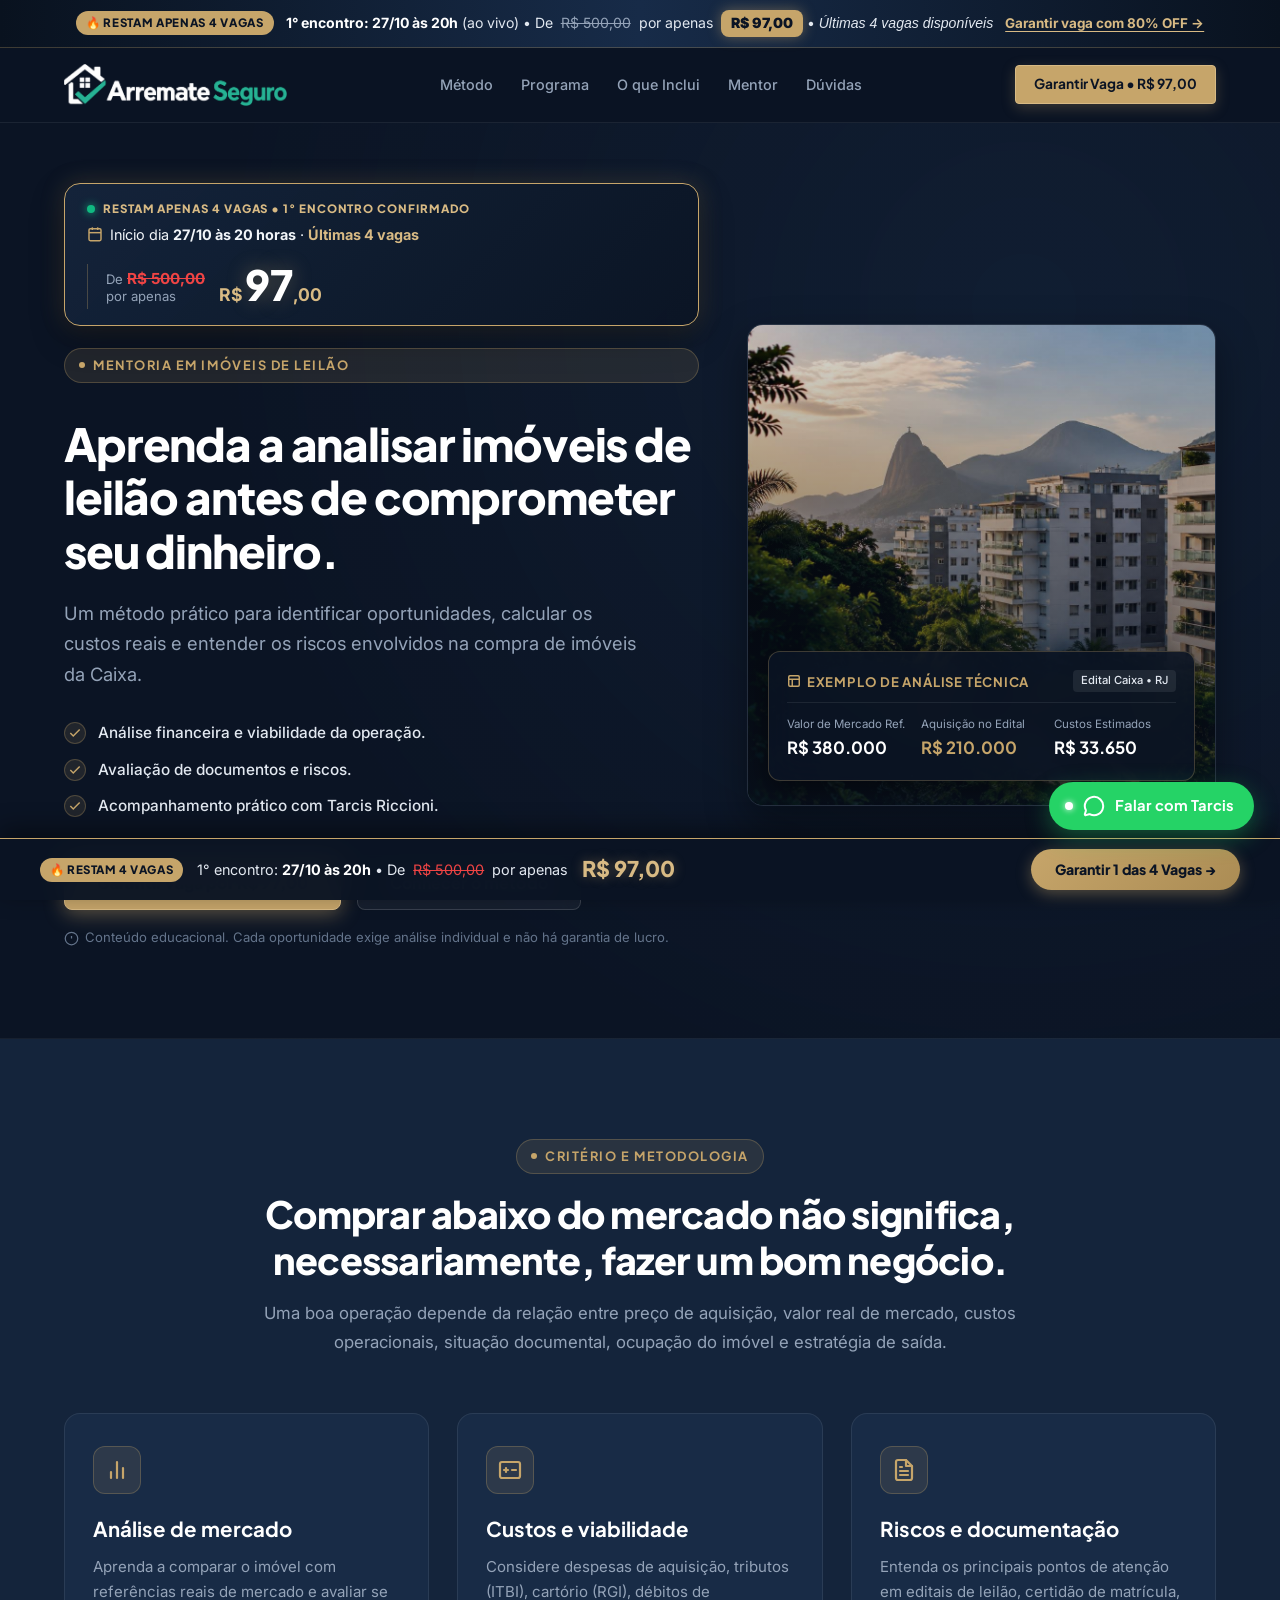
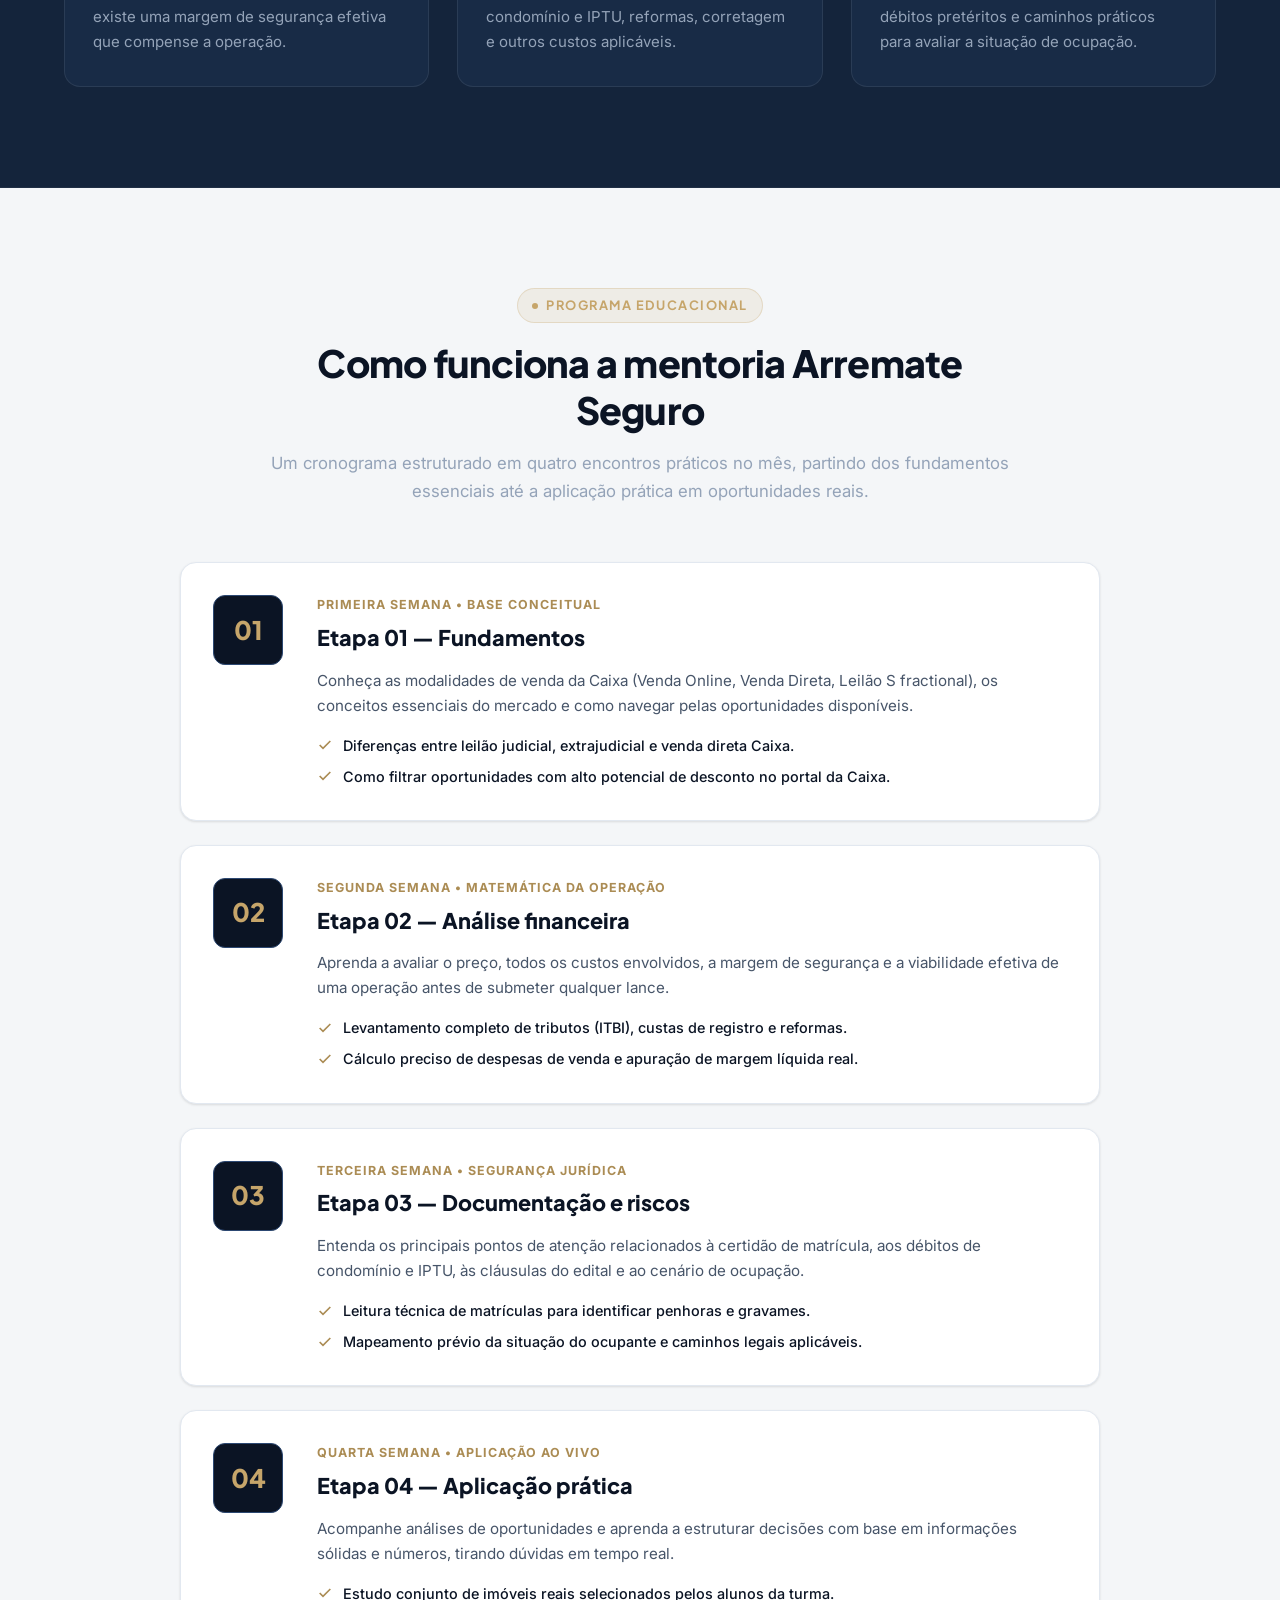
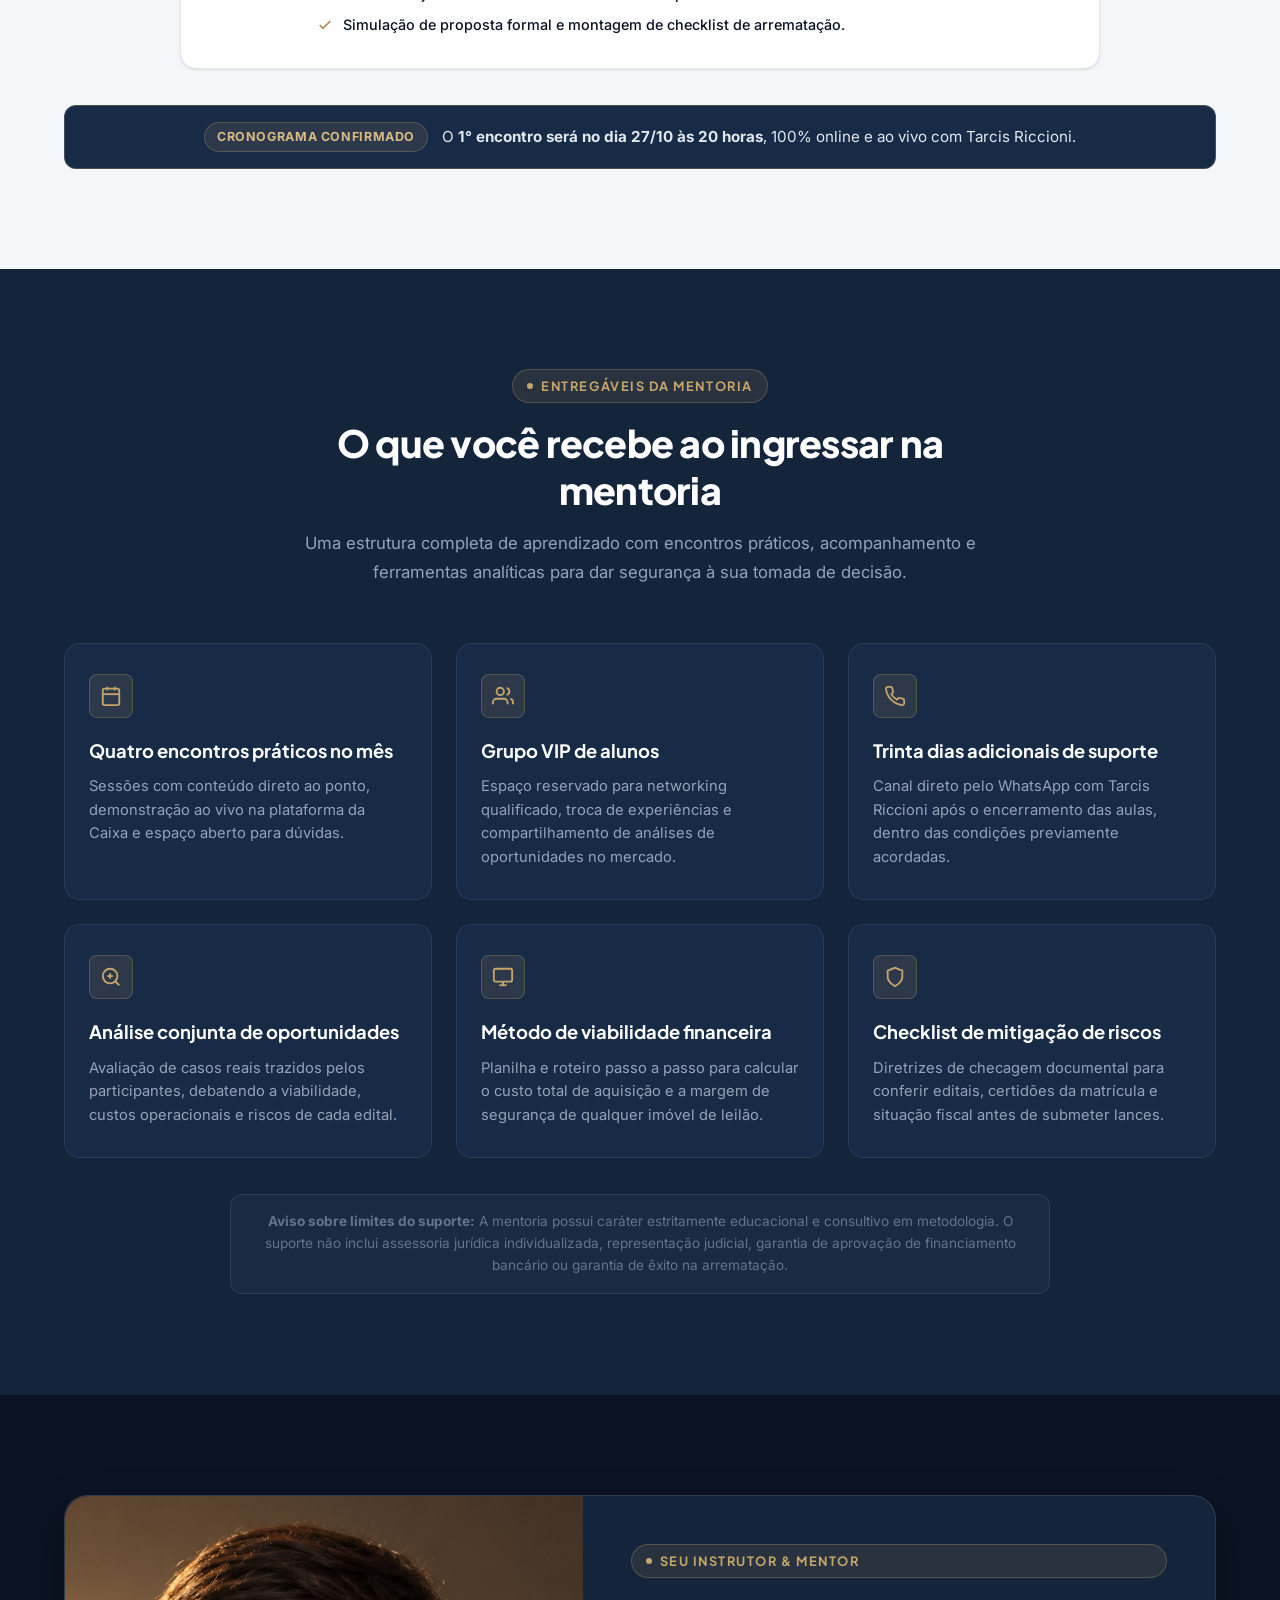
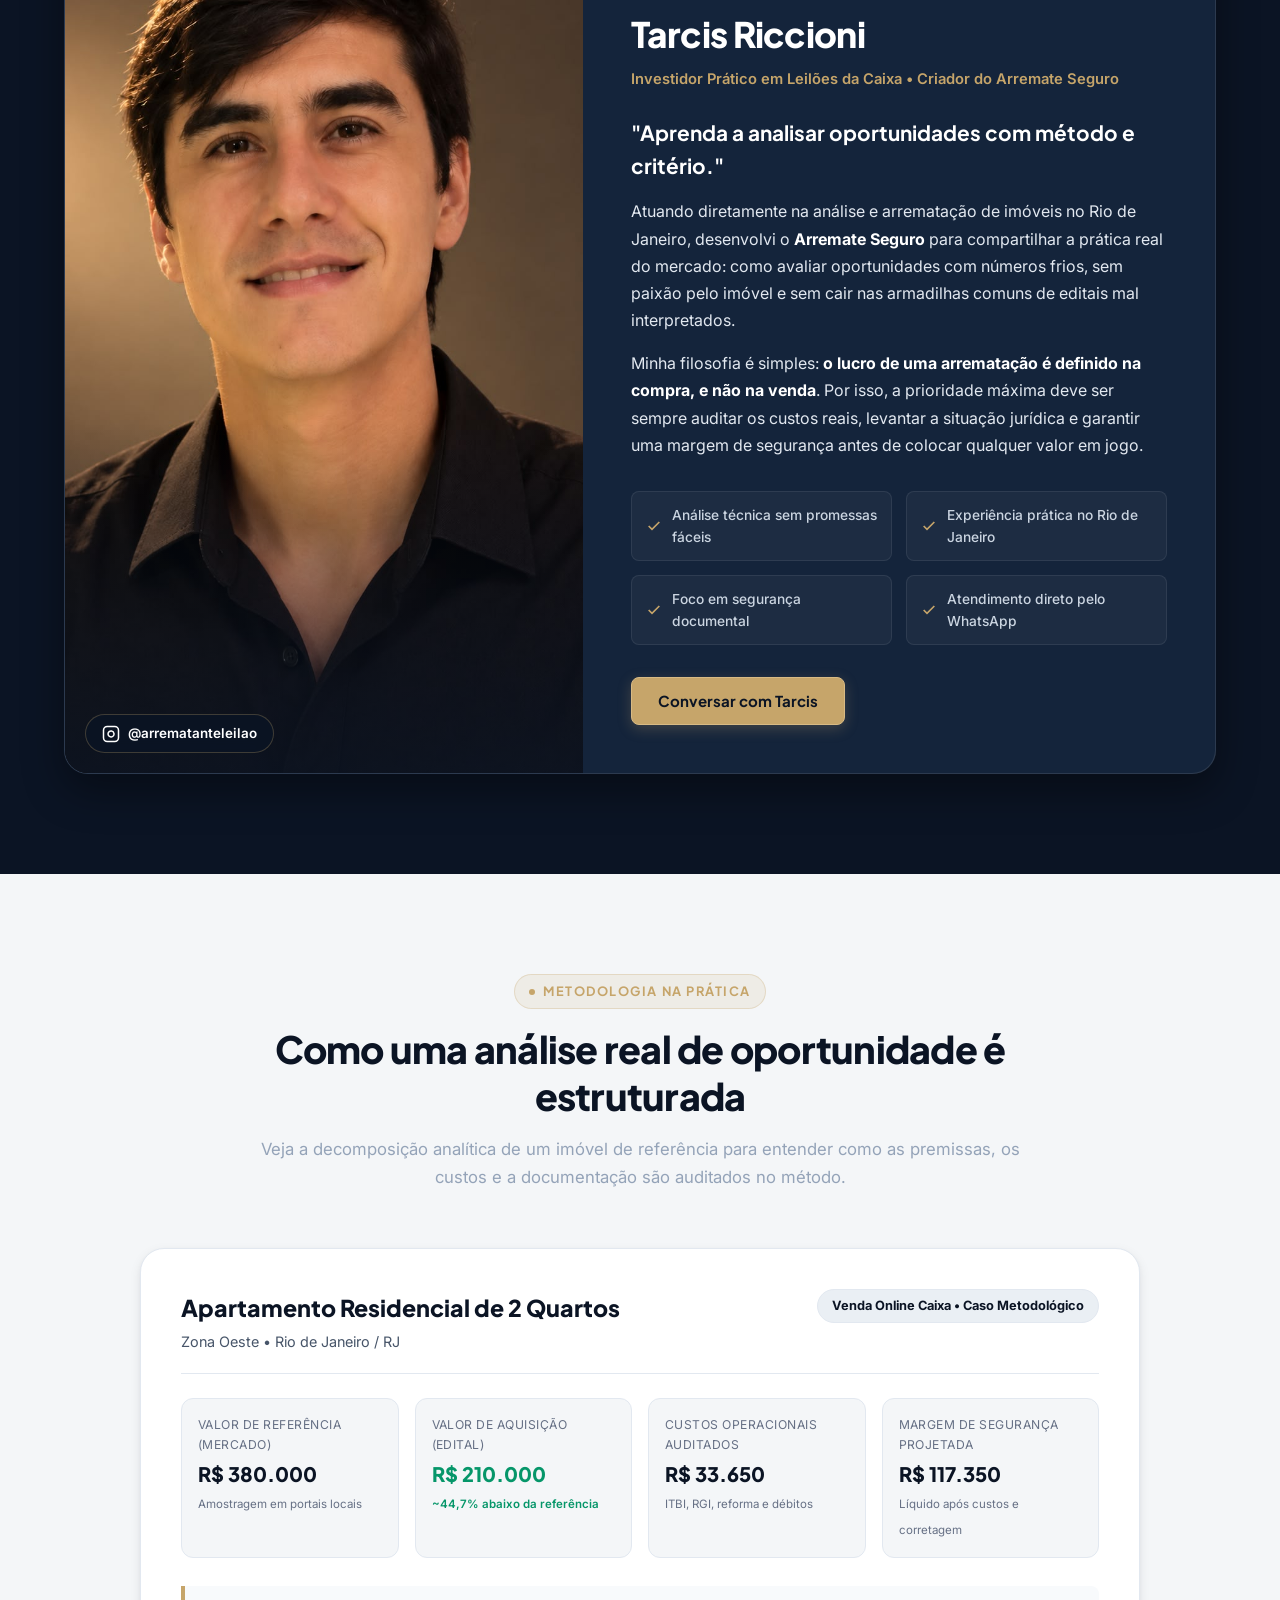
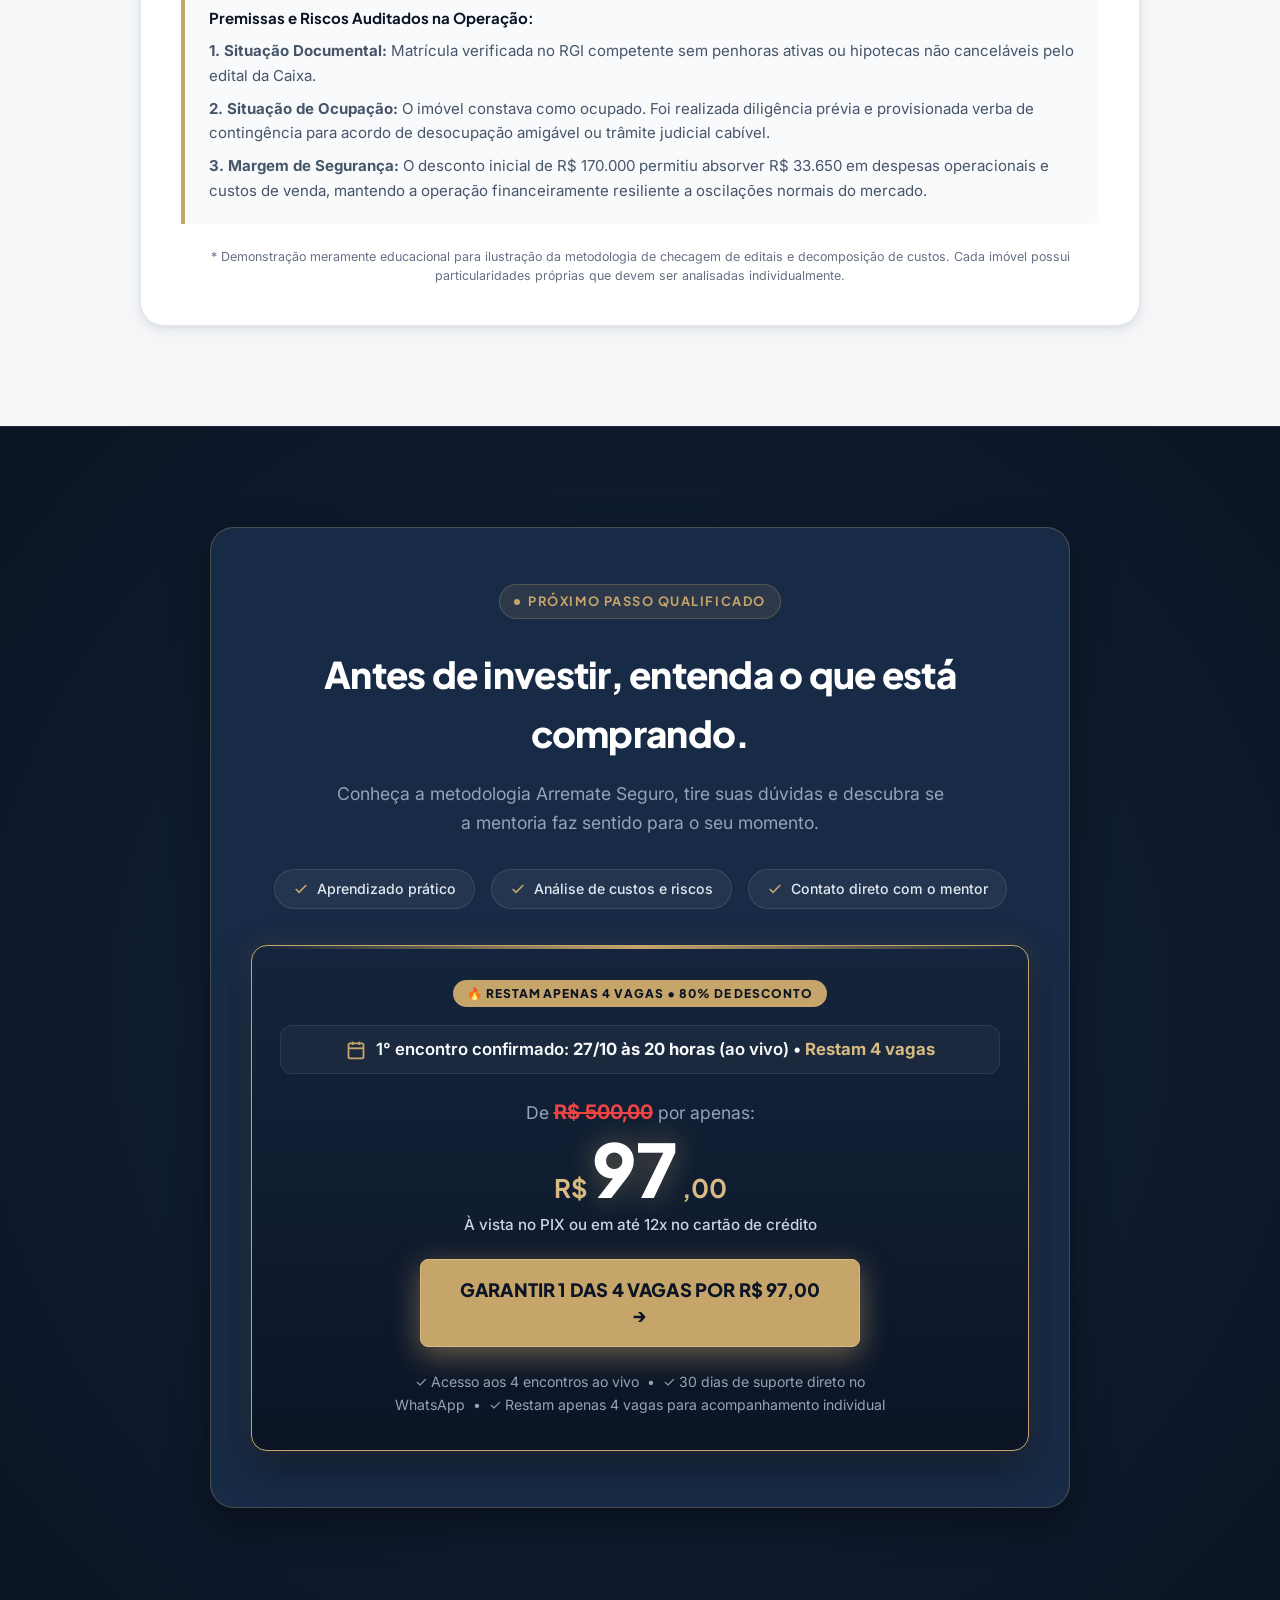
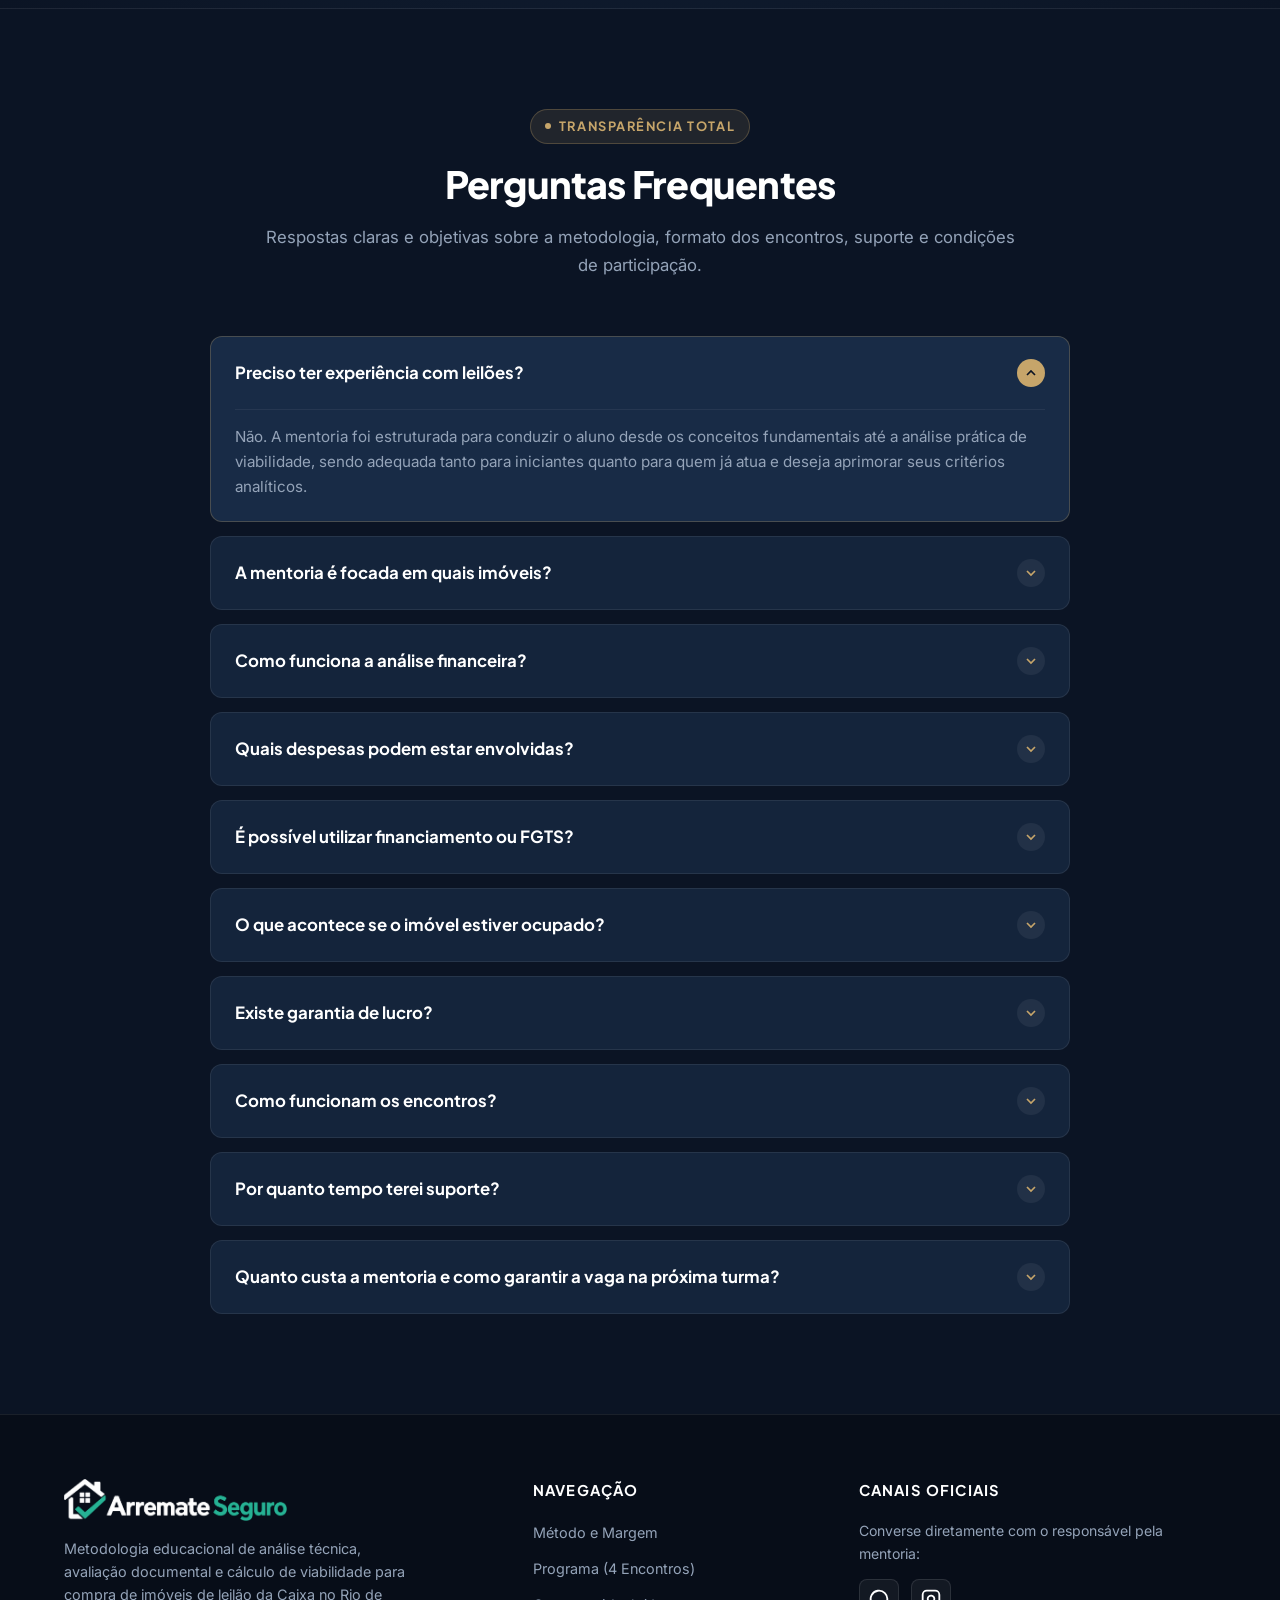
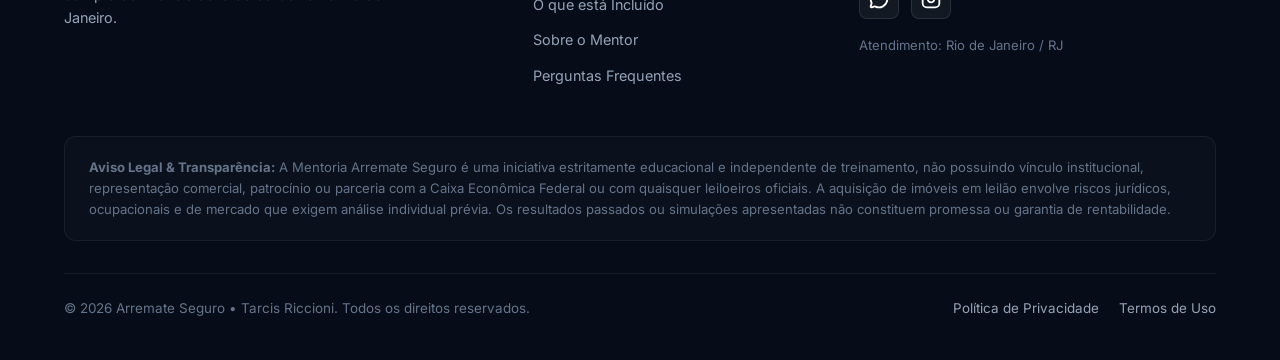
==== commit 8f782ab6: "integrar logo oficial Arremate Seguro no header footer e favicon" ====
--- a/index.html
+++ b/index.html
@@ -9,6 +9,9 @@
   <meta name="description" content="Aprenda a analisar imóveis de leilão da Caixa Econômica Federal antes de comprometer seu dinheiro. Método prático de análise de viabilidade, custos, documentos e riscos com Tarcis Riccioni no Rio de Janeiro.">
   <meta name="author" content="Tarcis Riccioni">
   <meta name="robots" content="index, follow">
+  <meta http-equiv="Cache-Control" content="no-cache, no-store, must-revalidate">
+  <meta http-equiv="Pragma" content="no-cache">
+  <meta http-equiv="Expires" content="0">
   <link rel="canonical" href="https://dilob0802-rgb.github.io/arremate-seguro/">
 
   <!-- Open Graph / Meta Compartilhamento -->
@@ -24,8 +27,9 @@
   <meta name="twitter:description" content="Metodologia prática para análise de leilões da Caixa Econômica Federal.">
   <meta name="twitter:image" content="assets/rio-condominio.jpg">
 
-  <!-- Favicon SVG Vetorial -->
-  <link rel="icon" href="data:image/svg+xml,<svg xmlns=%22http://www.w3.org/2000/svg%22 viewBox=%220 0 100 100%22><rect width=%22100%22 height=%22100%22 rx=%2220%22 fill=%22%230B1424%22/><path d=%22M50 18 L76 34 L76 66 L50 82 L24 66 L24 34 Z%22 fill=%22none%22 stroke=%22%23C6A56A%22 stroke-width=%228%22/><circle cx=%2250%22 cy=%2250%22 r=%2212%22 fill=%22%23C6A56A%22/></svg>">
+  <!-- Favicon Oficial com o Símbolo da Marca -->
+  <link rel="icon" href="assets/logo-icon.png" type="image/png">
+  <link rel="apple-touch-icon" href="assets/logo-icon.png">
 
   <!-- Tipografia: Plus Jakarta Sans (Títulos) & Inter (Corpo) -->
   <link rel="preconnect" href="https://fonts.googleapis.com">
@@ -33,7 +37,7 @@
   <link href="https://fonts.googleapis.com/css2?family=Inter:wght@400;500;600;700&family=Plus+Jakarta+Sans:wght@500;600;700;800&display=swap" rel="stylesheet">
 
   <!-- Estilos CSS -->
-  <link rel="stylesheet" href="styles.css">
+  <link rel="stylesheet" href="styles.css?v=2">
 
   <!-- Dados Estruturados Schema.org -->
   <script type="application/ld+json">
@@ -79,19 +83,9 @@
   <header class="site-header" id="top">
     <div class="container nav-container">
       
-      <!-- Marca Arremate Seguro -->
+      <!-- Marca Arremate Seguro Oficial -->
       <a href="#top" class="brand-logo" aria-label="Arremate Seguro - Página Inicial">
-        <div class="brand-symbol" aria-hidden="true">
-          <!-- Ícone Geométrico Vetorial de Bússola e Estrutura -->
-          <svg width="22" height="22" viewBox="0 0 24 24" fill="none" stroke="currentColor" stroke-width="2.2" stroke-linecap="round" stroke-linejoin="round">
-            <path d="M12 22s8-4 8-10V5l-8-3-8 3v7c0 6 8 10 8 10z"/>
-            <path d="m9 12 2 2 4-4"/>
-          </svg>
-        </div>
-        <div class="brand-text-group">
-          <span class="brand-title">ARREMATE SEGURO</span>
-          <span class="brand-subtitle">Mentoria • Tarcis Riccioni</span>
-        </div>
+        <img src="assets/logo-white.png" alt="Arremate Seguro — Mentoria em Imóveis de Leilão da Caixa" class="brand-logo-img" width="212" height="40">
       </a>
 
       <!-- Menu de Navegação -->
@@ -980,16 +974,7 @@
         <!-- Coluna da Marca -->
         <div>
           <a href="#top" class="brand-logo" aria-label="Arremate Seguro - Voltar ao topo">
-            <div class="brand-symbol" aria-hidden="true">
-              <svg width="22" height="22" viewBox="0 0 24 24" fill="none" stroke="currentColor" stroke-width="2.2">
-                <path d="M12 22s8-4 8-10V5l-8-3-8 3v7c0 6 8 10 8 10z"/>
-                <path d="m9 12 2 2 4-4"/>
-              </svg>
-            </div>
-            <div class="brand-text-group">
-              <span class="brand-title">ARREMATE SEGURO</span>
-              <span class="brand-subtitle">Mentoria Educacional • Tarcis Riccioni</span>
-            </div>
+            <img src="assets/logo-white.png" alt="Arremate Seguro" class="brand-logo-img" width="200" height="38">
           </a>
           <p class="footer-brand-desc">
             Metodologia educacional de análise técnica, avaliação documental e cálculo de viabilidade para compra de imóveis de leilão da Caixa no Rio de Janeiro.
@@ -1154,6 +1139,6 @@
   </div>
 
   <!-- Script Principal -->
-  <script src="script.js"></script>
+  <script src="script.js?v=2"></script>
 </body>
 </html>
--- a/styles.css
+++ b/styles.css
@@ -342,6 +342,34 @@
   gap: 12px;
   text-decoration: none;
   flex-shrink: 0;
+}
+
+.brand-logo-img {
+  height: 42px;
+  width: auto;
+  max-width: 225px;
+  object-fit: contain;
+  display: block;
+  transition: transform 0.25s ease, opacity 0.25s ease;
+}
+
+.brand-logo:hover .brand-logo-img {
+  transform: scale(1.02);
+  opacity: 0.95;
+}
+
+@media (max-width: 768px) {
+  .brand-logo-img {
+    height: 36px;
+    max-width: 190px;
+  }
+}
+
+@media (max-width: 480px) {
+  .brand-logo-img {
+    height: 32px;
+    max-width: 170px;
+  }
 }
 
 .brand-symbol {
